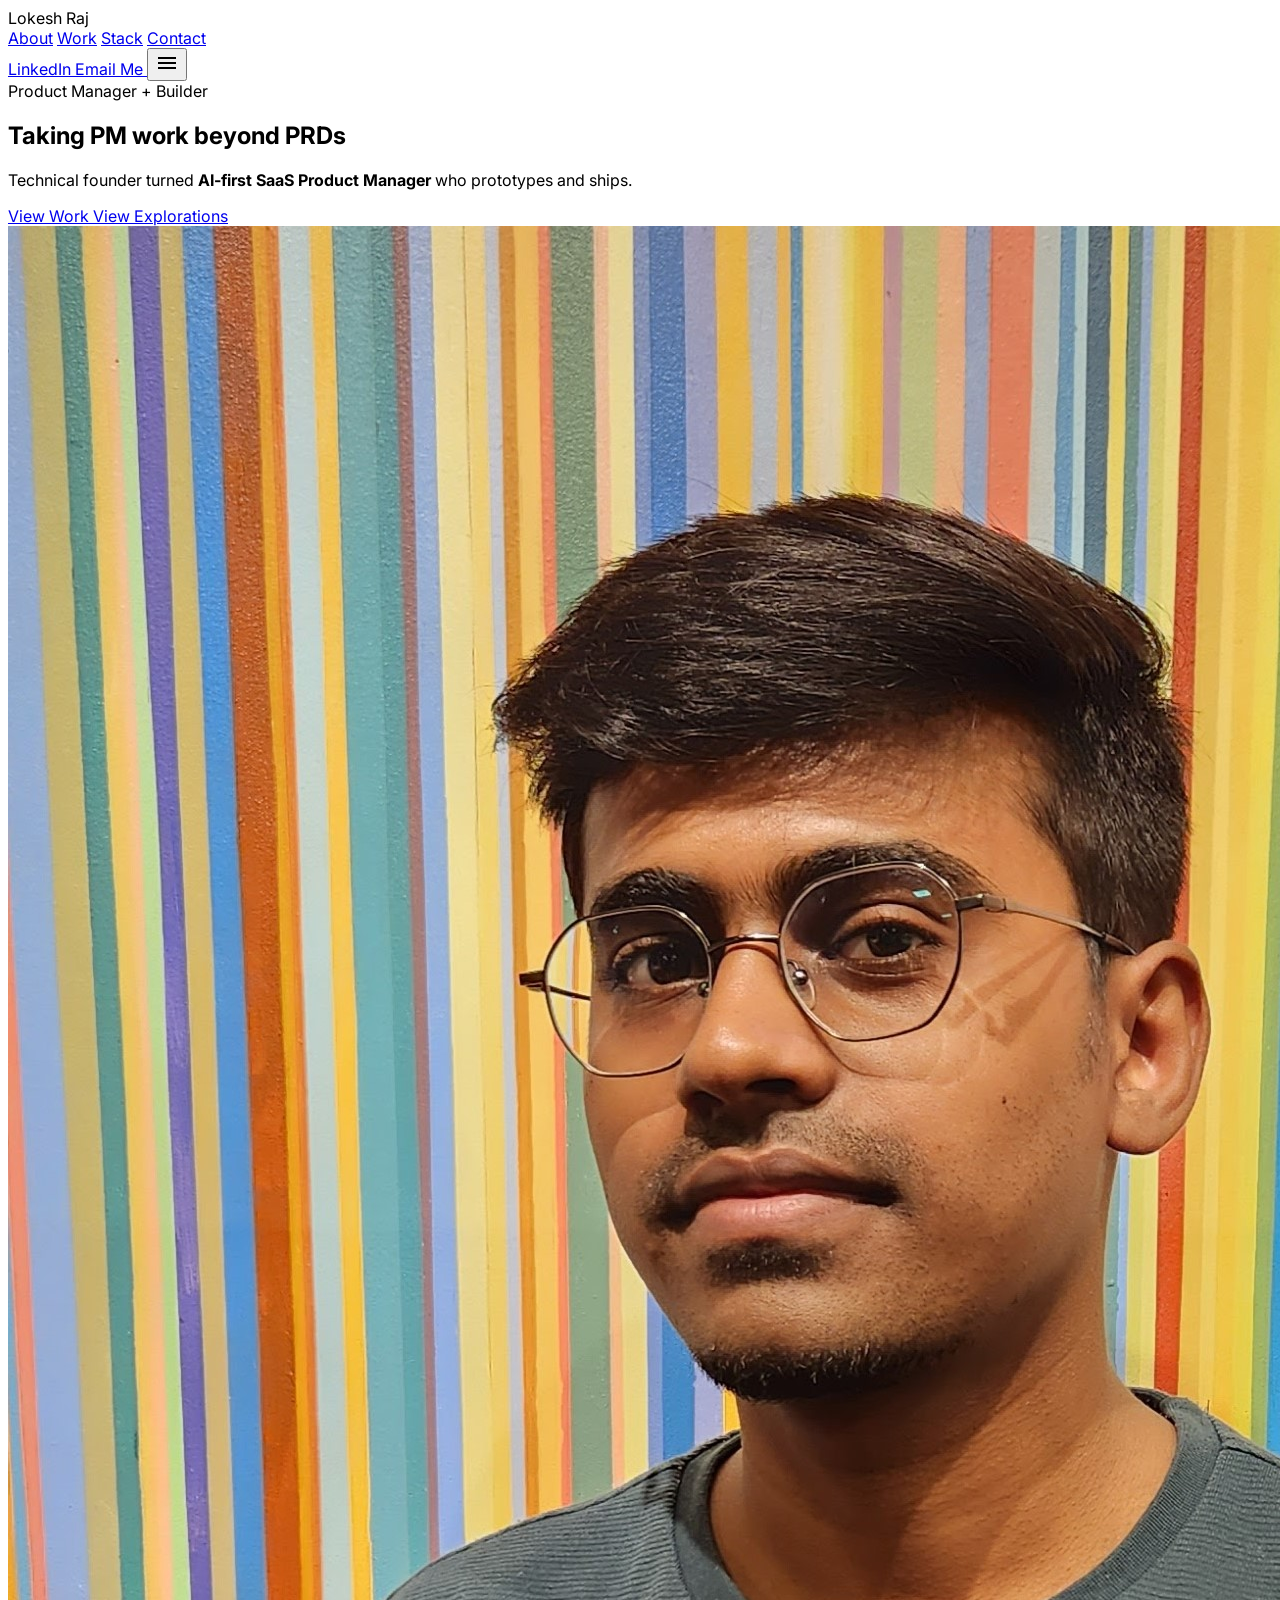
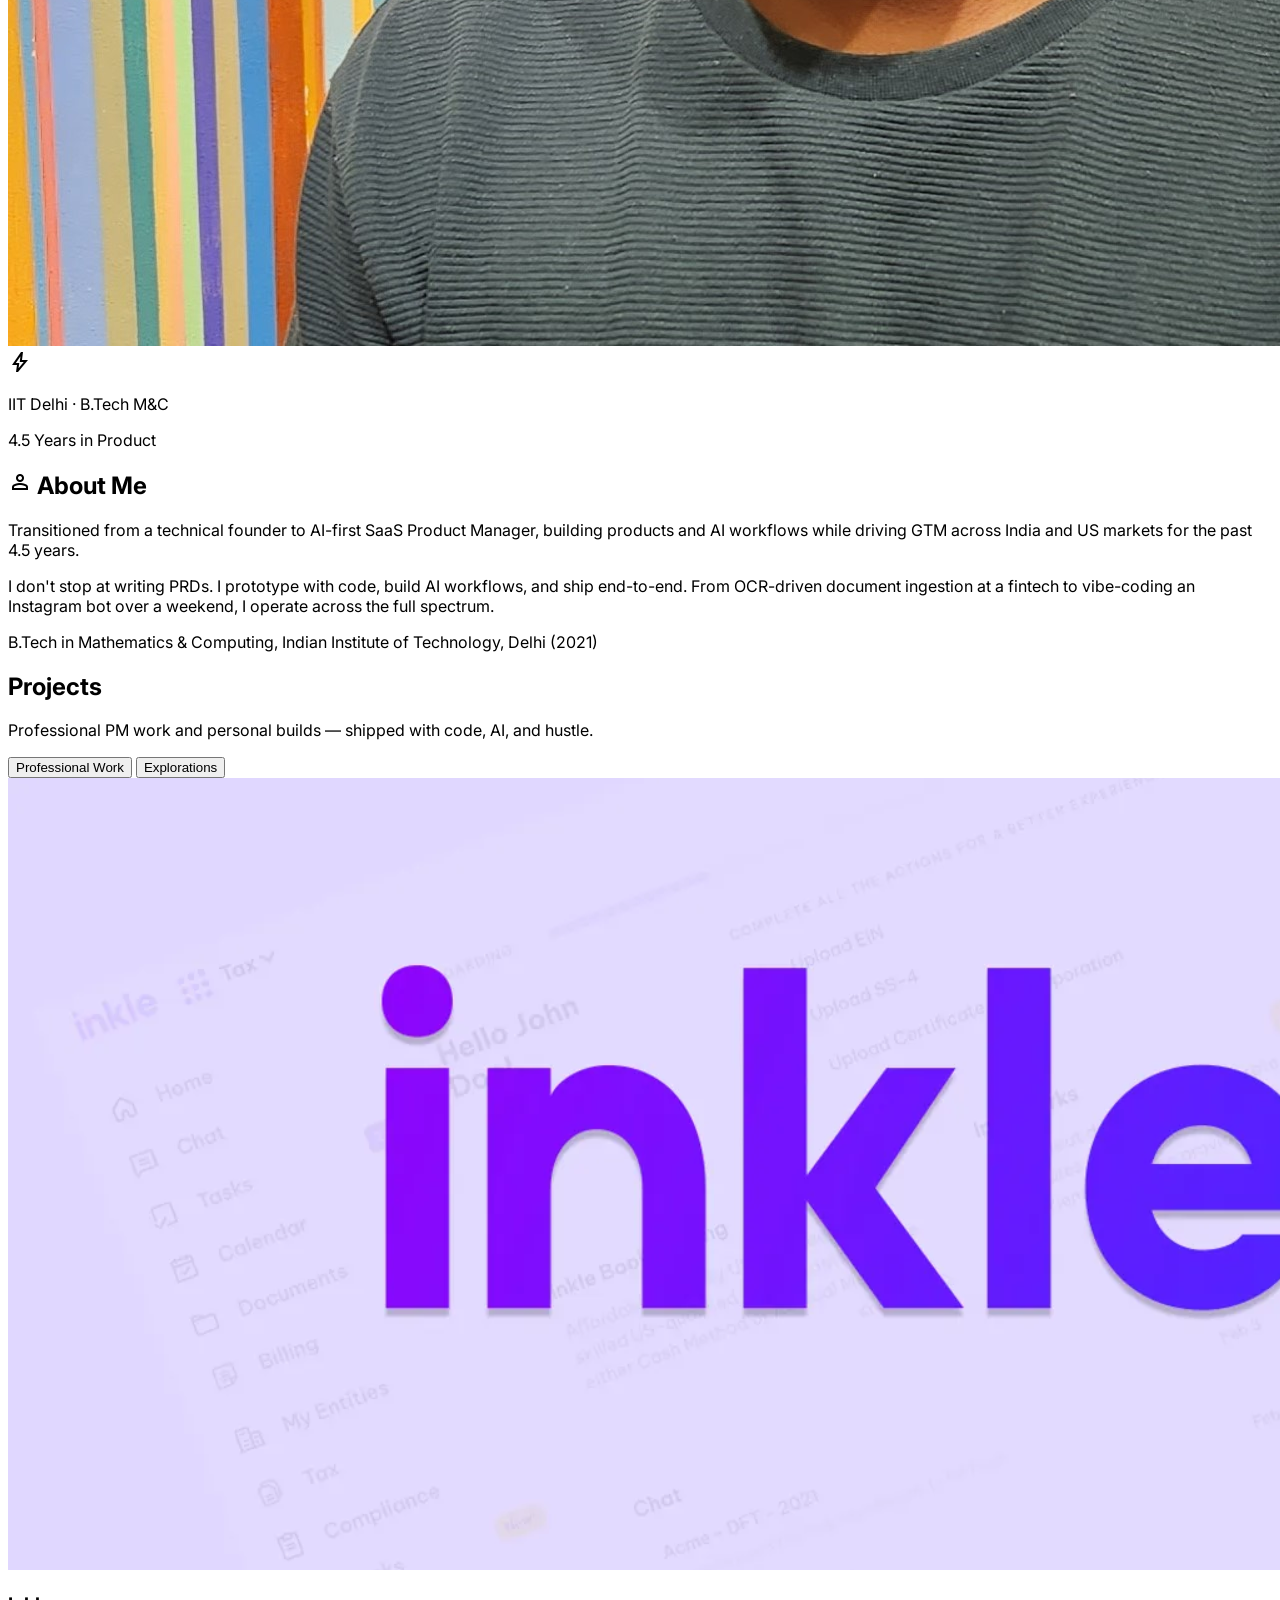
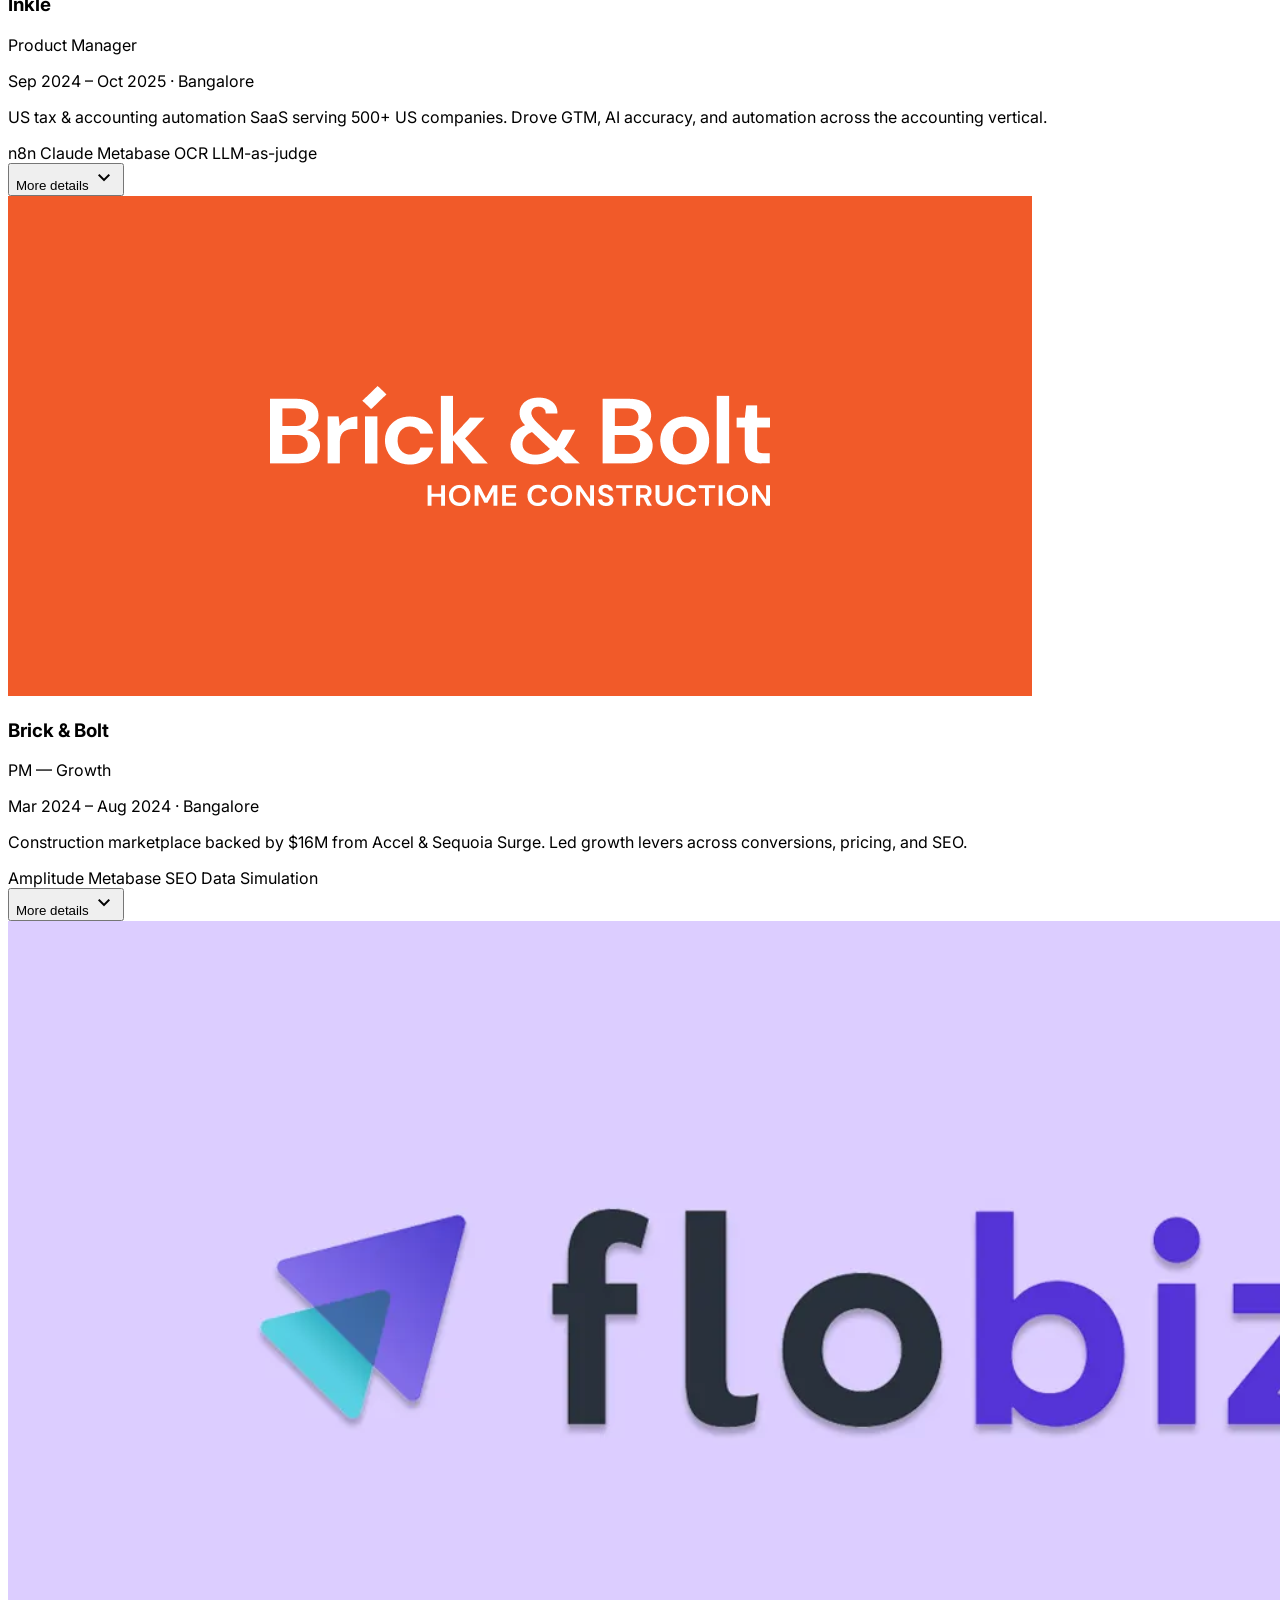
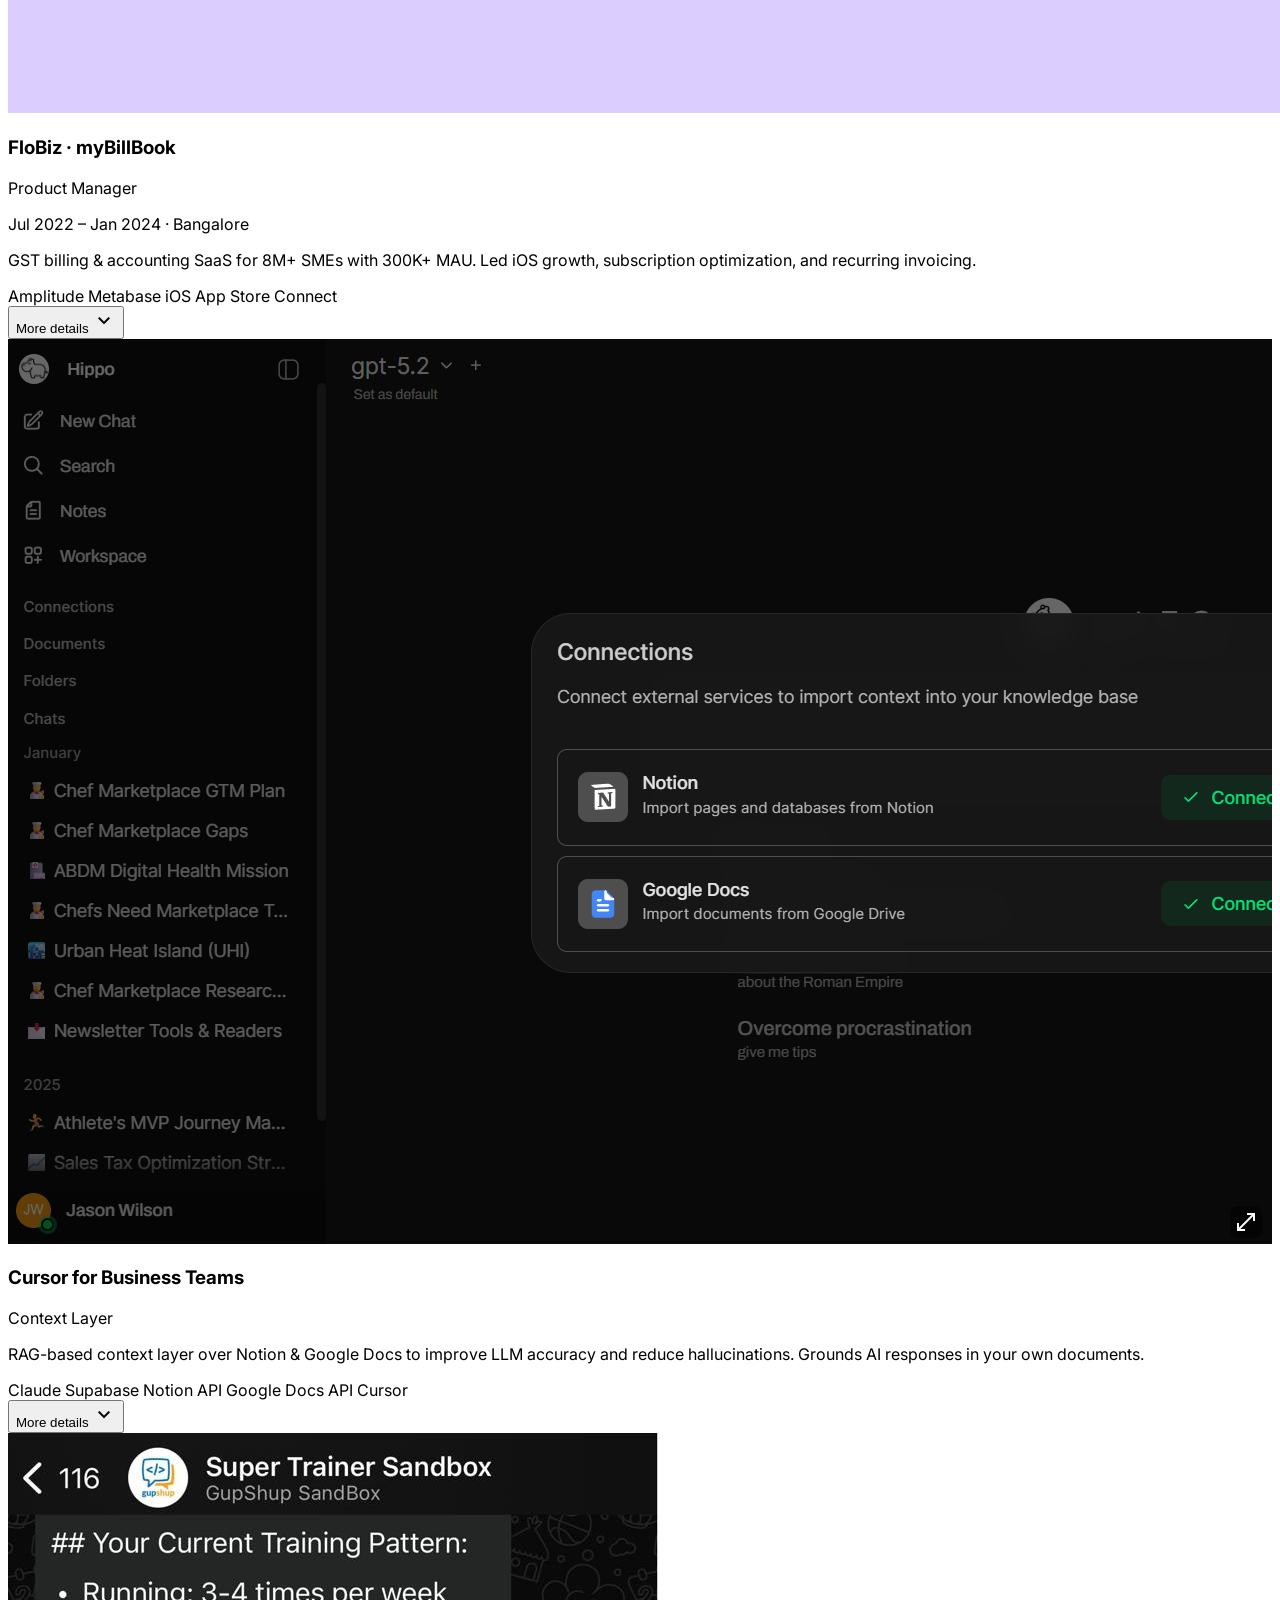
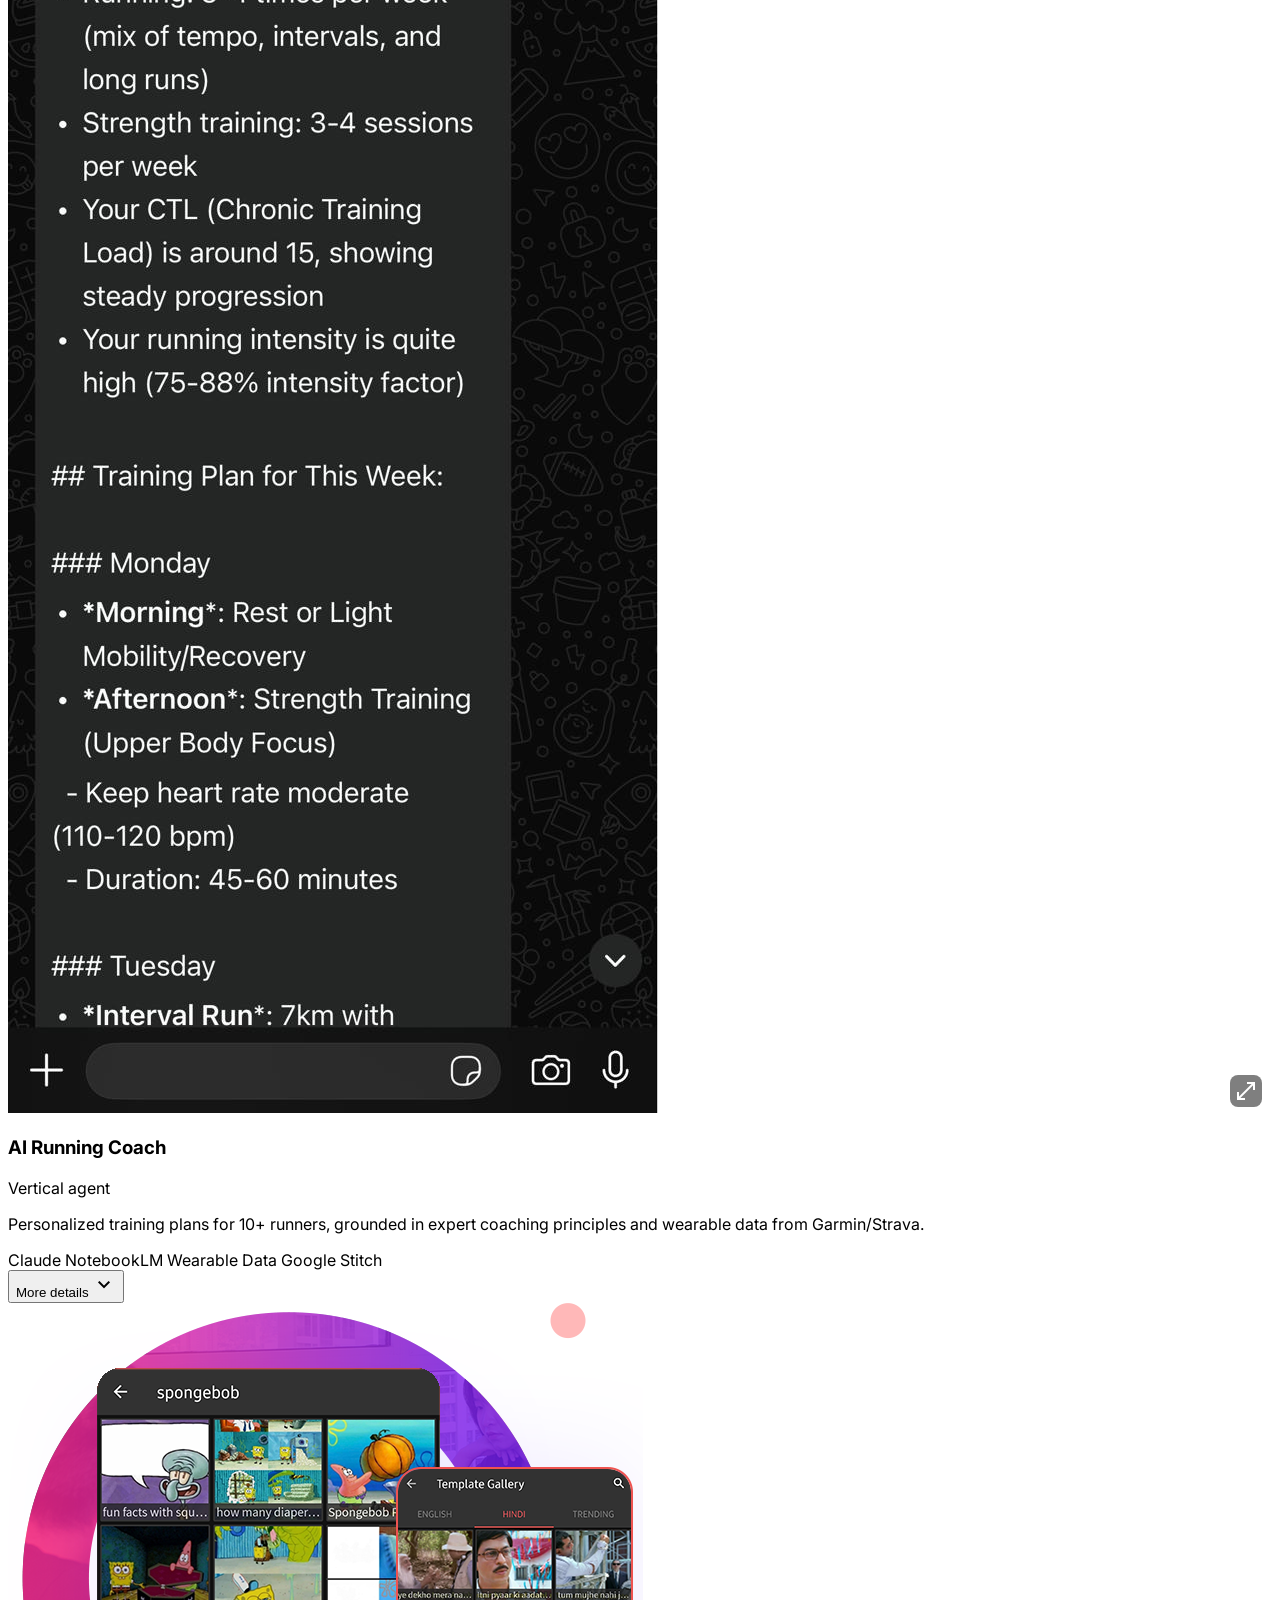
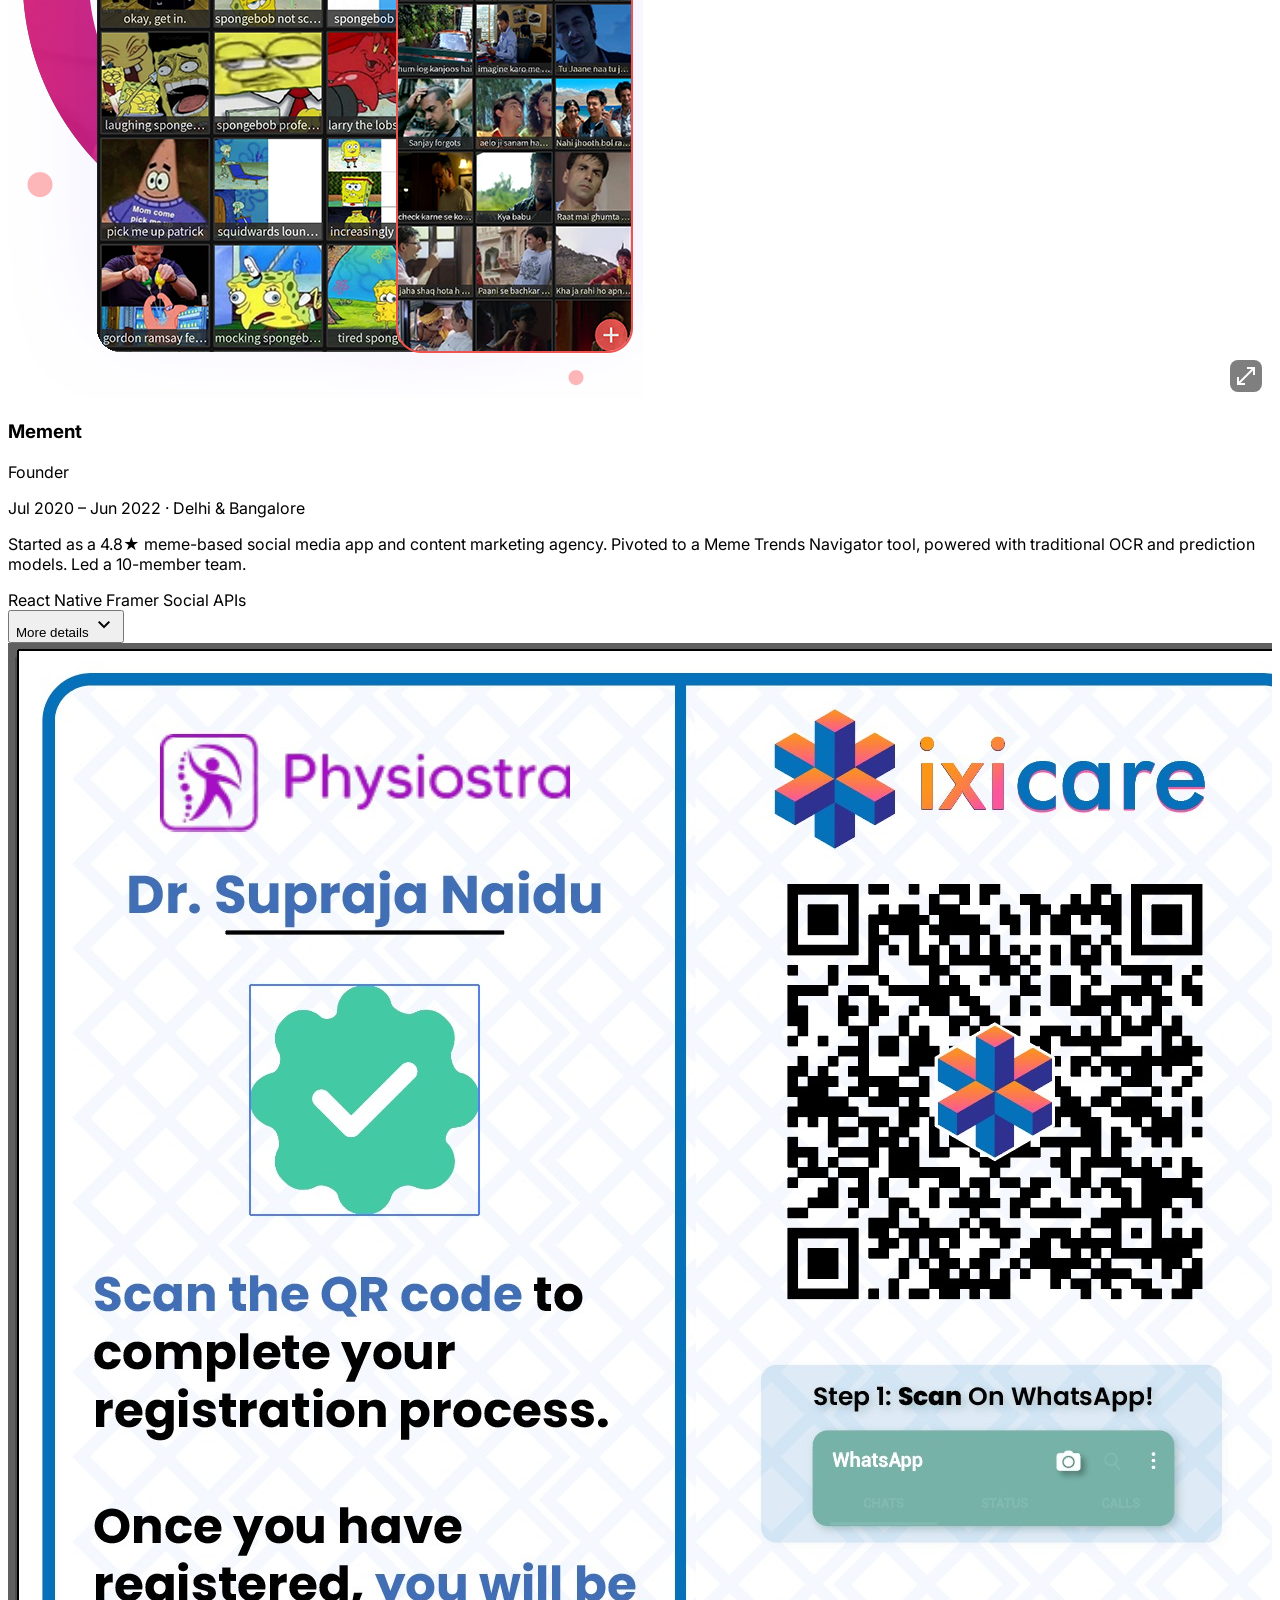
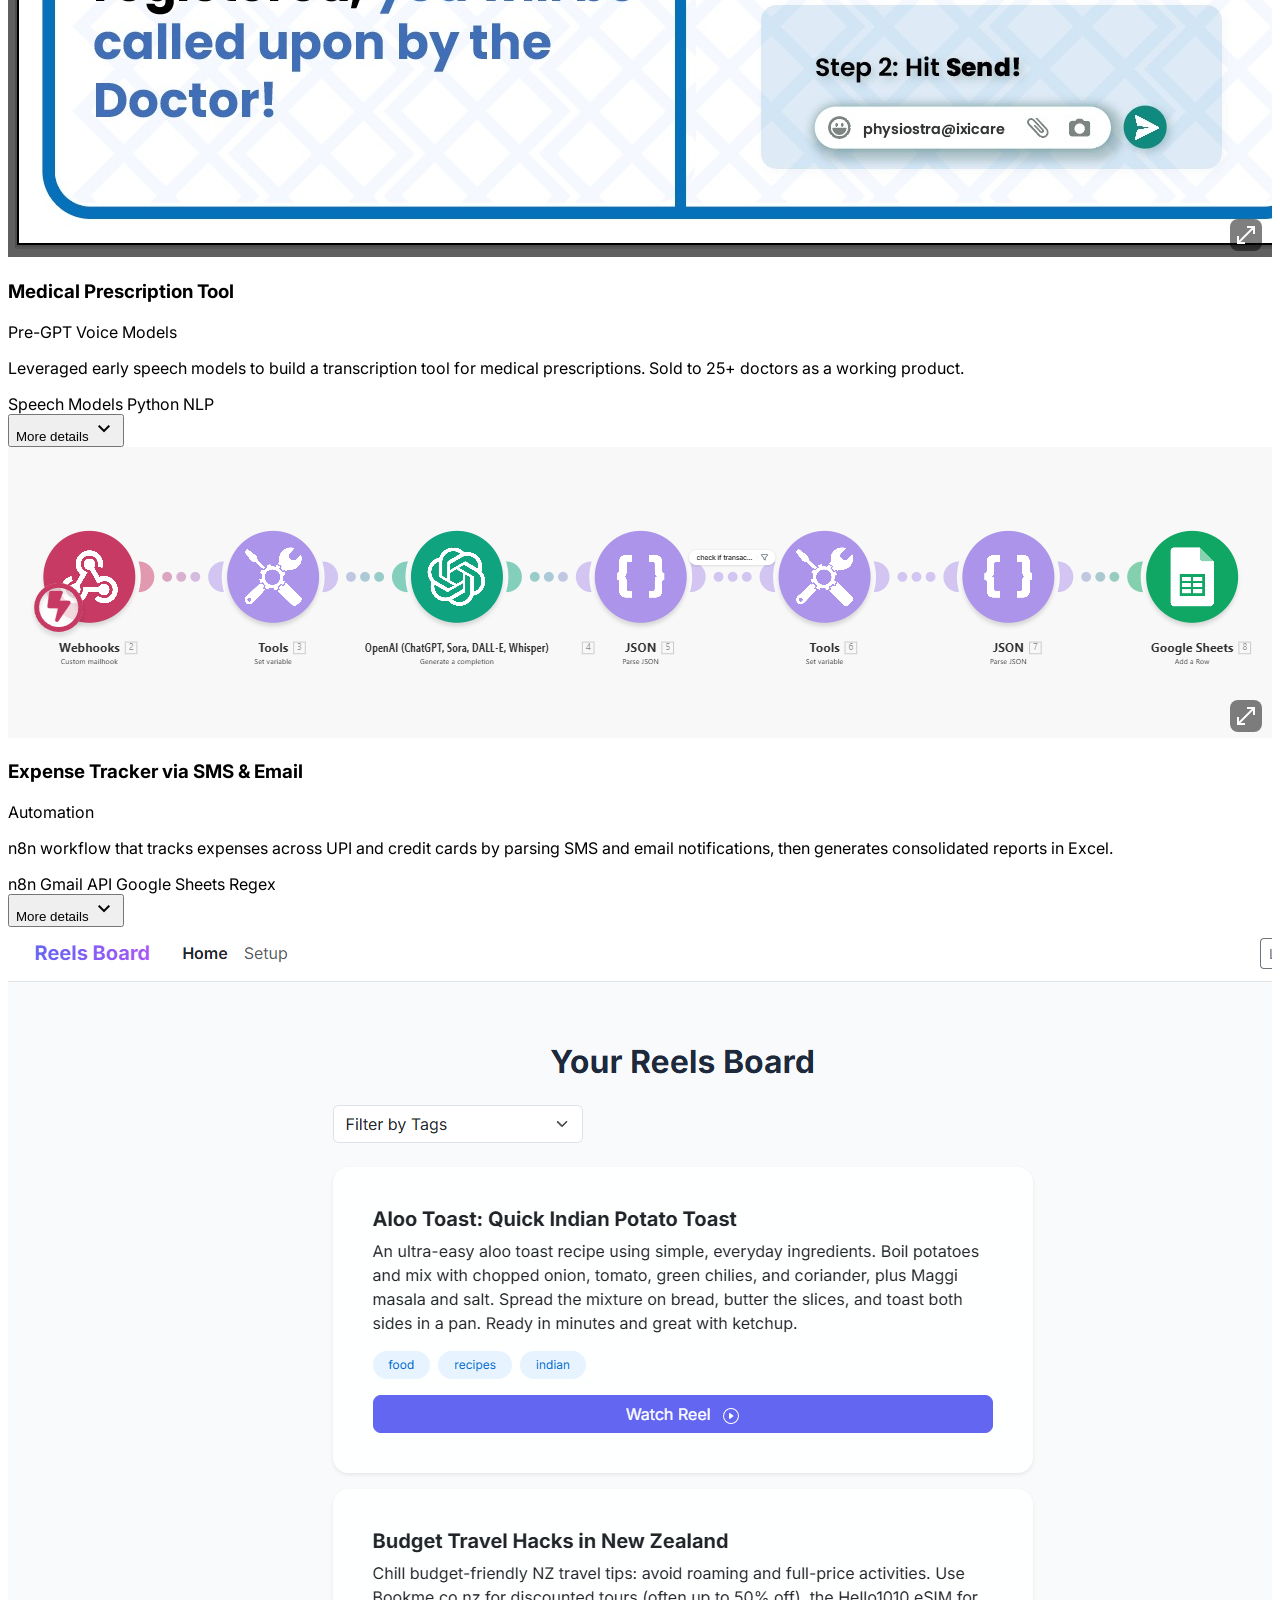
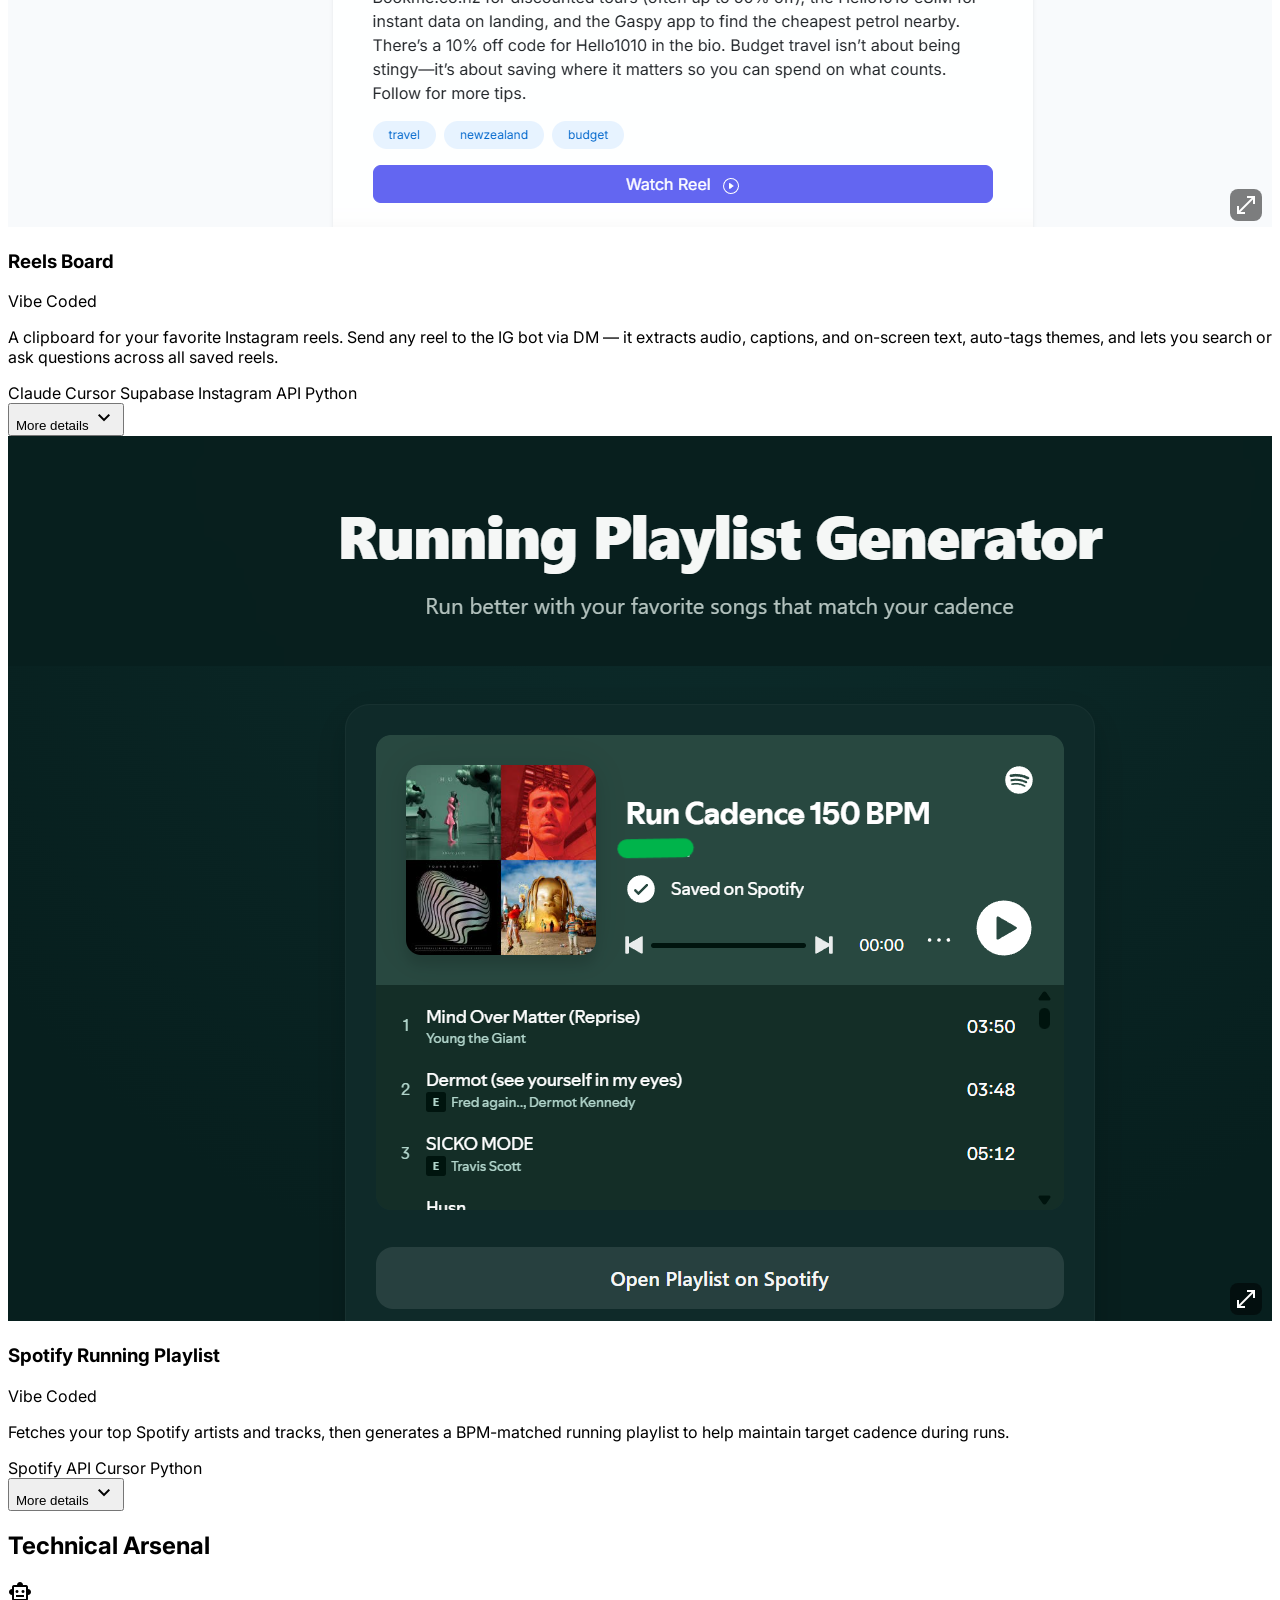
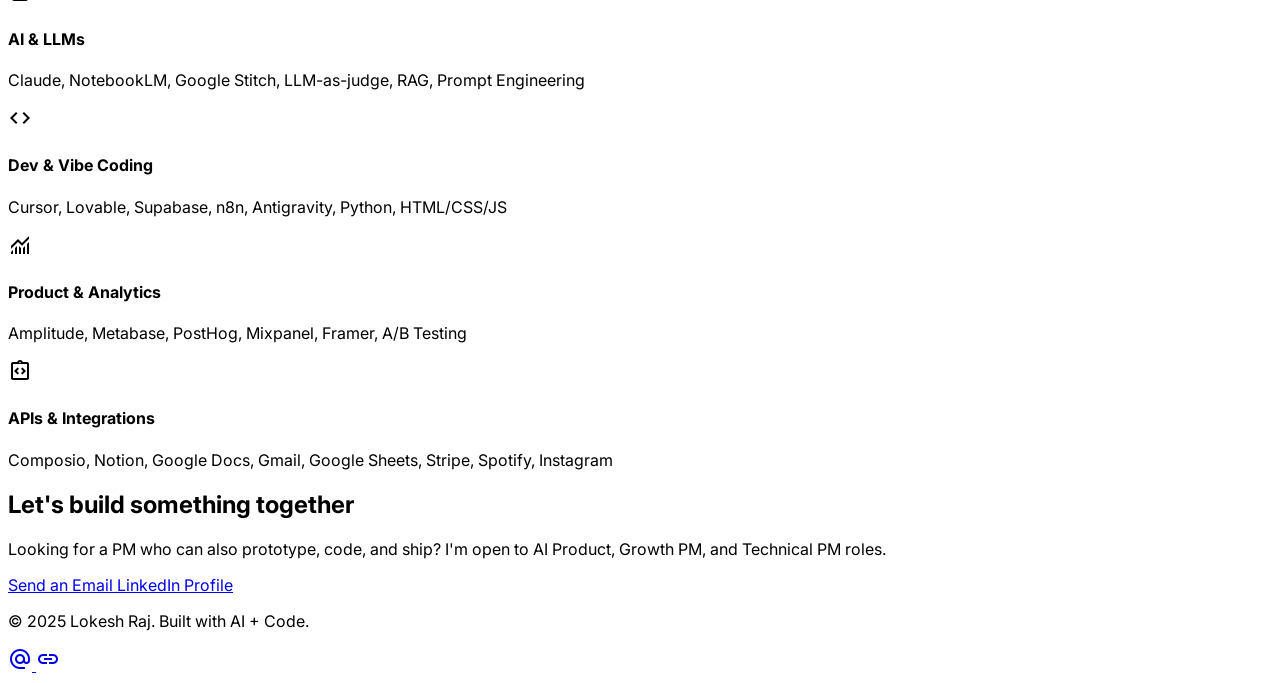
==== index.html @ 72e697e5 "first commit" ====
<!DOCTYPE html>
<html lang="en">

<head>
    <meta charset="utf-8" />
    <meta content="width=device-width, initial-scale=1.0" name="viewport" />
    <title>Lokesh Raj | Product Manager + Builder</title>
    <meta name="description"
        content="Portfolio of Lokesh Raj — AI-first Product Manager who codes. Building SaaS products and AI workflows across fintech, billing, and growth." />
    <script src="https://cdn.tailwindcss.com?plugins=forms,container-queries"></script>
    <link href="https://fonts.googleapis.com/css2?family=Inter:wght@300;400;500;600;700;800;900&display=swap"
        rel="stylesheet" />
    <link href="https://fonts.googleapis.com/css2?family=Material+Symbols+Outlined:wght,FILL@100..700,0..1&display=swap"
        rel="stylesheet" />
    <script>
        tailwind.config = {
            theme: {
                extend: {
                    colors: {
                        "primary": "#2d8a8a",
                        "primary-light": "#e6f4f4",
                    },
                    fontFamily: {
                        "display": ["Inter", "sans-serif"]
                    },
                },
            },
        }
    </script>
    <style>
        body {
            font-family: 'Inter', sans-serif;
        }

        .glass-nav {
            backdrop-filter: blur(12px);
            background-color: rgba(255, 255, 255, 0.85);
        }

        .card-expand-content {
            max-height: 0;
            overflow: hidden;
            transition: max-height 0.4s ease, opacity 0.3s ease;
            opacity: 0;
        }

        .card-expand-content.open {
            max-height: 600px;
            opacity: 1;
        }

        .expand-icon {
            transition: transform 0.3s ease;
        }

        .expand-icon.rotated {
            transform: rotate(180deg);
        }

        .filter-chip {
            transition: all 0.2s ease;
            cursor: pointer;
            user-select: none;
        }

        .filter-chip:hover {
            border-color: #2d8a8a;
            color: #2d8a8a;
        }

        .filter-chip.active {
            background: #2d8a8a;
            color: white;
            border-color: #2d8a8a;
        }

        .filter-chip.active:hover {
            background: #247272;
            color: white;
        }

        .filter-chip .chip-close {
            display: none;
            margin-left: 4px;
            font-size: 14px;
            line-height: 1;
        }

        .filter-chip.active .chip-close {
            display: inline-flex;
        }

        .project-card {
            transition: opacity 0.3s ease, transform 0.3s ease;
        }

        .project-card.hidden-card {
            display: none;
        }

        /* Exploration image preview */
        .explore-img-wrap {
            position: relative;
            cursor: pointer;
            overflow: hidden;

        }

        .explore-img-wrap img {

            transition: transform 0.5s ease;
        }

        .explore-img-wrap:hover img {
            transform: scale(1.05);
        }

        .explore-img-expand {
            position: absolute;
            bottom: 10px;
            right: 10px;
            background: rgba(0, 0, 0, 0.5);
            color: white;
            border-radius: 8px;
            padding: 4px;
            display: flex;
            align-items: center;
            justify-content: center;
            opacity: 1;
            transition: opacity 0.3s ease;
            pointer-events: none;
        }

        /* Image modal */
        .img-modal-overlay {
            position: fixed;
            inset: 0;
            background: rgba(0, 0, 0, 0.85);
            z-index: 100;
            display: flex;
            align-items: center;
            justify-content: center;
            opacity: 0;
            pointer-events: none;
            transition: opacity 0.3s ease;
        }

        .img-modal-overlay.open {
            opacity: 1;
            pointer-events: auto;
        }

        .img-modal-overlay img {
            max-width: 90vw;
            max-height: 90vh;
            border-radius: 12px;
            box-shadow: 0 25px 80px rgba(0, 0, 0, 0.5);
        }

        .img-modal-close {
            position: absolute;
            top: 20px;
            right: 24px;
            color: white;
            background: rgba(255, 255, 255, 0.15);
            border: none;
            border-radius: 50%;
            width: 40px;
            height: 40px;
            display: flex;
            align-items: center;
            justify-content: center;
            cursor: pointer;
            transition: background 0.2s ease;
        }

        .img-modal-close:hover {
            background: rgba(255, 255, 255, 0.3);
        }

        /* Subtle entrance animation */
        @keyframes fadeInUp {
            from {
                opacity: 0;
                transform: translateY(16px);
            }

            to {
                opacity: 1;
                transform: translateY(0);
            }
        }

        .animate-in {
            animation: fadeInUp 0.5s ease forwards;
        }

        .animate-in:nth-child(2) {
            animation-delay: 0.08s;
        }

        .animate-in:nth-child(3) {
            animation-delay: 0.16s;
        }

        .animate-in:nth-child(4) {
            animation-delay: 0.24s;
        }

        .animate-in:nth-child(5) {
            animation-delay: 0.32s;
        }

        .animate-in:nth-child(6) {
            animation-delay: 0.40s;
        }

        .animate-in:nth-child(7) {
            animation-delay: 0.48s;
        }

        /* Mobile menu */
        .mobile-menu {
            max-height: 0;
            overflow: hidden;
            transition: max-height 0.3s ease;
        }

        .mobile-menu.open {
            max-height: 200px;
        }
    </style>
</head>

<body class="bg-white text-slate-900 font-display">

    <!-- Sticky Navbar -->
    <header class="sticky top-0 z-50 glass-nav border-b border-slate-200/60">
        <div class="max-w-5xl mx-auto px-6 h-16 flex items-center justify-between">
            <div class="flex items-center gap-2">
                <span class="font-bold text-lg tracking-tight text-slate-900">Lokesh Raj</span>
            </div>
            <nav class="hidden md:flex items-center gap-8">
                <a class="text-sm font-medium text-slate-600 hover:text-primary transition-colors"
                    href="#about">About</a>
                <a class="text-sm font-medium text-slate-600 hover:text-primary transition-colors" href="#work">Work</a>
                <a class="text-sm font-medium text-slate-600 hover:text-primary transition-colors"
                    href="#stack">Stack</a>
                <a class="text-sm font-medium text-slate-600 hover:text-primary transition-colors"
                    href="#contact">Contact</a>
            </nav>
            <div class="flex items-center gap-3">
                <a class="hidden sm:flex h-9 px-4 items-center justify-center rounded-lg bg-slate-100 text-slate-900 text-sm font-bold hover:bg-slate-200 transition-colors"
                    href="https://www.linkedin.com/in/rajlokesh/" target="_blank">
                    LinkedIn
                </a>
                <a class="flex h-9 px-4 items-center justify-center rounded-lg bg-primary text-white text-sm font-bold hover:bg-teal-700 transition-colors"
                    href="mailto:lokeshraj0506@gmail.com">
                    Email Me
                </a>
                <!-- Mobile hamburger -->
                <button class="md:hidden flex items-center text-slate-600" id="mobile-toggle">
                    <span class="material-symbols-outlined">menu</span>
                </button>
            </div>
        </div>
        <!-- Mobile Menu -->
        <div class="mobile-menu md:hidden border-t border-slate-100" id="mobile-menu">
            <div class="max-w-5xl mx-auto px-6 py-3 flex flex-col gap-2">
                <a class="text-sm font-medium text-slate-600 py-2" href="#work">Work</a>
                <a class="text-sm font-medium text-slate-600 py-2" href="#about">About</a>
                <a class="text-sm font-medium text-slate-600 py-2" href="#stack">Stack</a>
                <a class="text-sm font-medium text-slate-600 py-2" href="#contact">Contact</a>
            </div>
        </div>
    </header>

    <main class="max-w-5xl mx-auto px-6 py-12 md:py-24">

        <!-- Hero Section -->
        <section class="grid grid-cols-1 lg:grid-cols-12 gap-12 items-center mb-24">
            <div class="lg:col-span-7 flex flex-col gap-6">
                <div
                    class="inline-flex items-center gap-2 px-3 py-1 rounded-full bg-teal-50 text-primary text-xs font-bold w-fit uppercase tracking-wider">
                    Product Manager + Builder
                </div>
                <h1 class="text-4xl md:text-6xl font-black leading-tight tracking-tight text-slate-900">
                    Taking PM work <span class="text-primary">beyond PRDs</span>
                </h1>
                <p class="text-lg md:text-xl text-slate-600 leading-relaxed max-w-2xl">
                    Technical founder turned <b>AI-first SaaS Product Manager</b> who prototypes and ships.
                </p>
                <div class="flex flex-wrap gap-4 pt-4">
                    <a class="flex h-12 px-6 items-center justify-center rounded-xl bg-primary text-white font-bold transition-transform active:scale-95 hover:bg-teal-700"
                        href="#work">
                        View Work
                    </a>
                    <a class="flex h-12 px-6 items-center justify-center rounded-xl bg-slate-100 text-slate-900 font-bold hover:bg-slate-200 transition-transform active:scale-95"
                        href="#explorations-anchor">
                        View Explorations
                    </a>
                </div>
            </div>
            <div class="lg:col-span-5 relative">
                <div class="aspect-square rounded-3xl overflow-hidden shadow-2xl border border-slate-200">
                    <img src="hero_img.jpg" alt="Lokesh Raj" class="w-full h-full object-cover" />
                </div>
                <div
                    class="absolute -bottom-6 -left-6 bg-white p-4 rounded-2xl shadow-xl border border-slate-100 flex items-center gap-4 max-w-[260px]">
                    <div class="size-10 rounded-full bg-teal-100 text-teal-700 flex items-center justify-center">
                        <span class="material-symbols-outlined">bolt</span>
                    </div>
                    <div>
                        <p class="text-xs text-slate-500 font-medium">IIT Delhi · B.Tech M&C</p>
                        <p class="text-sm font-bold text-slate-900">4.5 Years in Product</p>
                    </div>
                </div>
            </div>
        </section>

        <!-- About Section -->
        <section class="mb-24 py-16 px-8 rounded-3xl bg-slate-50 border border-slate-200/60" id="about">
            <div class="max-w-3xl">
                <h2 class="text-2xl font-bold text-slate-900 mb-6 flex items-center gap-2">
                    <span class="material-symbols-outlined text-primary">person</span>
                    About Me
                </h2>
                <div class="text-lg text-slate-600 leading-relaxed space-y-4">
                    <p>
                        Transitioned from a technical founder to AI-first SaaS Product Manager, building products and
                        AI workflows while driving GTM across India and US markets for the past 4.5 years.
                    </p>
                    <p>
                        I don't stop at writing PRDs. I prototype with code, build AI workflows, and ship end-to-end.
                        From OCR-driven document ingestion at a fintech to vibe-coding an Instagram bot over a weekend,
                        I operate across the full spectrum.
                    </p>
                    <p class="text-base text-slate-500 italic">
                        B.Tech in Mathematics & Computing, Indian Institute of Technology, Delhi (2021)
                    </p>
                </div>
            </div>
        </section>

        <!-- Projects Section -->
        <section class="mb-24" id="work">
            <div class="flex flex-col gap-6 mb-12">
                <div>
                    <h2 class="text-3xl font-bold text-slate-900 mb-2 tracking-tight">Projects</h2>
                    <p class="text-slate-500">Professional PM work and personal builds — shipped with code, AI, and
                        hustle.</p>
                </div>
                <div class="flex flex-wrap gap-3">
                    <button
                        class="filter-chip inline-flex items-center gap-1 px-4 py-2 rounded-full border border-slate-300 text-sm font-semibold text-slate-600"
                        data-filter="professional">
                        <span class="chip-label">Professional Work</span>
                        <span class="material-symbols-outlined chip-close">close</span>
                    </button>
                    <button
                        class="filter-chip inline-flex items-center gap-1 px-4 py-2 rounded-full border border-slate-300 text-sm font-semibold text-slate-600"
                        data-filter="exploration">
                        <span class="chip-label">Explorations</span>
                        <span class="material-symbols-outlined chip-close">close</span>
                    </button>
                </div>
            </div>

            <!-- ============ ALL PROJECTS GRID ============ -->
            <div class="grid grid-cols-1 md:grid-cols-2 gap-8" id="projects-grid">

                <!-- Inkle -->

                <div class="project-card group flex flex-col bg-white border border-slate-200 rounded-2xl overflow-hidden hover:shadow-xl hover:border-primary/20 transition-all"
                    data-category="professional">
                    <div class="aspect-video overflow-hidden">
                        <img src="inkle.png" alt="Inkle"
                            class="w-full h-full object-cover group-hover:scale-105 transition-transform duration-500" />
                    </div>
                    <div class="p-8 flex flex-col flex-1">
                        <div class="flex justify-between items-start mb-3">
                            <h3 class="text-xl font-bold text-slate-900">Inkle</h3>
                            <span
                                class="px-2 py-1 bg-teal-50 text-teal-700 text-[10px] font-bold uppercase rounded tracking-wider">Product
                                Manager</span>
                        </div>
                        <p class="text-xs text-slate-400 mb-3">Sep 2024 – Oct 2025 · Bangalore</p>
                        <p class="text-slate-600 text-sm mb-4 leading-relaxed">
                            US tax & accounting automation SaaS serving 500+ US companies. Drove GTM, AI accuracy, and
                            automation across the accounting vertical.
                        </p>
                        <div class="flex flex-wrap gap-2 mb-4">
                            <span
                                class="px-2 py-1 bg-slate-50 border border-slate-200 text-[10px] font-medium text-slate-600 rounded">n8n</span>
                            <span
                                class="px-2 py-1 bg-slate-50 border border-slate-200 text-[10px] font-medium text-slate-600 rounded">Claude</span>
                            <span
                                class="px-2 py-1 bg-slate-50 border border-slate-200 text-[10px] font-medium text-slate-600 rounded">Metabase</span>
                            <span
                                class="px-2 py-1 bg-slate-50 border border-slate-200 text-[10px] font-medium text-slate-600 rounded">OCR</span>
                            <span
                                class="px-2 py-1 bg-slate-50 border border-slate-200 text-[10px] font-medium text-slate-600 rounded">LLM-as-judge</span>
                        </div>
                        <button
                            class="expand-toggle mt-auto pt-4 border-t border-slate-100 flex items-center justify-between w-full text-left cursor-pointer">
                            <span class="text-xs font-bold text-primary">More details</span>
                            <span class="material-symbols-outlined text-sm text-primary expand-icon">expand_more</span>
                        </button>
                        <div class="card-expand-content">
                            <ul class="mt-4 space-y-3 text-xs text-slate-700 leading-relaxed">
                                <li class="flex gap-2"><span class="text-primary mt-0.5">→</span> <span>Drove GTM
                                        strategy and product roadmap, growing <b>clients 2.5x</b> and <strong>revenue 2x
                                            to $500K+</strong> from accounting vertical</span></li>
                                <li class="flex gap-2"><span class="text-primary mt-0.5">→</span> <span>Led 0→1 product
                                        initiative for US sales tax compliance — acquired <strong>20+ clients</strong>
                                        &amp; <strong>$50K+ annual revenue</strong> within 6 months</span></li>
                                <li class="flex gap-2"><span class="text-primary mt-0.5">→</span> <span>Improved
                                        <strong>AI categorization &amp; reconciliation accuracy to 90%</strong> by
                                        validating against custom golden datasets</span></li>
                                <li class="flex gap-2"><span class="text-primary mt-0.5">→</span> <span>Reduced
                                        <strong>manual follow-ups by 70%</strong> by deploying OCR-driven document
                                        ingestion, evaluated via <strong>LLM-as-judge</strong></span></li>
                                <li class="flex gap-2"><span class="text-primary mt-0.5">→</span> <span>Built
                                        <strong>n8n growth automations</strong> to track recently funded companies &amp;
                                        personalize outreach to anonymous site visitors</span></li>
                            </ul>
                        </div>
                    </div>
                </div>

                <!-- Brick & Bolt -->
                <div class="project-card group flex flex-col bg-white border border-slate-200 rounded-2xl overflow-hidden hover:shadow-xl hover:border-primary/20 transition-all"
                    data-category="professional">
                    <div class="aspect-video overflow-hidden">
                        <img src="brick_and_bolt.png" alt="Brick & Bolt"
                            class="w-full h-full object-cover group-hover:scale-105 transition-transform duration-500" />
                    </div>
                    <div class="p-8 flex flex-col flex-1">
                        <div class="flex justify-between items-start mb-3">
                            <h3 class="text-xl font-bold text-slate-900">Brick & Bolt</h3>
                            <span
                                class="px-2 py-1 bg-teal-50 text-teal-700 text-[10px] font-bold uppercase rounded tracking-wider">PM
                                — Growth</span>
                        </div>
                        <p class="text-xs text-slate-400 mb-3">Mar 2024 – Aug 2024 · Bangalore</p>
                        <p class="text-slate-600 text-sm mb-4 leading-relaxed">
                            Construction marketplace backed by $16M from Accel & Sequoia Surge. Led growth levers across
                            conversions, pricing, and SEO.
                        </p>
                        <div class="flex flex-wrap gap-2 mb-4">
                            <span
                                class="px-2 py-1 bg-slate-50 border border-slate-200 text-[10px] font-medium text-slate-600 rounded">Amplitude</span>
                            <span
                                class="px-2 py-1 bg-slate-50 border border-slate-200 text-[10px] font-medium text-slate-600 rounded">Metabase</span>
                            <span
                                class="px-2 py-1 bg-slate-50 border border-slate-200 text-[10px] font-medium text-slate-600 rounded">SEO</span>
                            <span
                                class="px-2 py-1 bg-slate-50 border border-slate-200 text-[10px] font-medium text-slate-600 rounded">Data
                                Simulation</span>
                        </div>
                        <button
                            class="expand-toggle mt-auto pt-4 border-t border-slate-100 flex items-center justify-between w-full text-left cursor-pointer">
                            <span class="text-xs font-bold text-primary">More details</span>
                            <span class="material-symbols-outlined text-sm text-primary expand-icon">expand_more</span>
                        </button>
                        <div class="card-expand-content">
                            <ul class="mt-4 space-y-3 text-xs text-slate-700 leading-relaxed">
                                <li class="flex gap-2"><span class="text-primary mt-0.5">→</span> <span>Achieved
                                        <strong>14% MoM increase in conversions</strong>, adding <strong>$1.1M in
                                            GMV</strong>, by identifying and executing high-impact levers</span></li>
                                <li class="flex gap-2"><span class="text-primary mt-0.5">→</span> <span>Spearheaded a
                                        <strong>pricing model revamp</strong> that increased <strong>margins by
                                            32.8%</strong>, aligning five CXO stakeholders &amp; their teams</span></li>
                                <li class="flex gap-2"><span class="text-primary mt-0.5">→</span> <span>Reduced sales
                                        meeting cancellations by <strong>11%</strong> through a lead prioritization
                                        framework based on <strong>historical data simulation</strong></span></li>
                                <li class="flex gap-2"><span class="text-primary mt-0.5">→</span> <span>Boosted monthly
                                        website impressions by <strong>35%</strong> &amp; CTR by <strong>5%</strong> by
                                        releasing <strong>4000+ keyword-optimised webpages</strong> &amp; blogs</span>
                                </li>
                            </ul>
                        </div>
                    </div>
                </div>

                <!-- FloBiz | myBillBook -->
                <div class="project-card group flex flex-col bg-white border border-slate-200 rounded-2xl overflow-hidden hover:shadow-xl hover:border-primary/20 transition-all"
                    data-category="professional">
                    <div class="aspect-video overflow-hidden">
                        <img src="flobiz.png" alt="FloBiz myBillBook"
                            class="w-full h-full object-cover group-hover:scale-105 transition-transform duration-500" />
                    </div>
                    <div class="p-8 flex flex-col flex-1">
                        <div class="flex justify-between items-start mb-3">
                            <h3 class="text-xl font-bold text-slate-900">FloBiz · myBillBook</h3>
                            <span
                                class="px-2 py-1 bg-teal-50 text-teal-700 text-[10px] font-bold uppercase rounded tracking-wider">Product
                                Manager</span>
                        </div>
                        <p class="text-xs text-slate-400 mb-3">Jul 2022 – Jan 2024 · Bangalore</p>
                        <p class="text-slate-600 text-sm mb-4 leading-relaxed">
                            GST billing & accounting SaaS for 8M+ SMEs with 300K+ MAU. Led iOS growth, subscription
                            optimization, and recurring invoicing.
                        </p>
                        <div class="flex flex-wrap gap-2 mb-4">
                            <span
                                class="px-2 py-1 bg-slate-50 border border-slate-200 text-[10px] font-medium text-slate-600 rounded">Amplitude</span>
                            <span
                                class="px-2 py-1 bg-slate-50 border border-slate-200 text-[10px] font-medium text-slate-600 rounded">Metabase</span>
                            <span
                                class="px-2 py-1 bg-slate-50 border border-slate-200 text-[10px] font-medium text-slate-600 rounded">iOS</span>
                            <span
                                class="px-2 py-1 bg-slate-50 border border-slate-200 text-[10px] font-medium text-slate-600 rounded">App
                                Store Connect</span>
                        </div>
                        <button
                            class="expand-toggle mt-auto pt-4 border-t border-slate-100 flex items-center justify-between w-full text-left cursor-pointer">
                            <span class="text-xs font-bold text-primary">More details</span>
                            <span class="material-symbols-outlined text-sm text-primary expand-icon">expand_more</span>
                        </button>
                        <div class="card-expand-content">
                            <ul class="mt-4 space-y-3 text-xs text-slate-700 leading-relaxed">
                                <li class="flex gap-2"><span class="text-primary mt-0.5">→</span> <span>Led iOS growth
                                        roadmap end-to-end — elevated <strong>iOS subscription purchase by 67%</strong>
                                        and boosted <strong>iOS ARPU by 31%</strong></span></li>
                                <li class="flex gap-2"><span class="text-primary mt-0.5">→</span> <span>Organically
                                        improved <strong>App Store rating from 3.7 to 4.5</strong> with <strong>10x
                                            increase in reviews</strong> and <strong>19% increase in iOS
                                            MAU</strong></span></li>
                                <li class="flex gap-2"><span class="text-primary mt-0.5">→</span> <span>Delivered
                                        recurring invoicing with <strong>10K+ monthly automations</strong>, increasing
                                        conversion for service-based SMEs by <strong>18%</strong></span></li>
                                <li class="flex gap-2"><span class="text-primary mt-0.5">→</span> <span>Awarded
                                        <strong>two promotions in 18 months</strong> and quarterly awards for
                                        exceptional performance in Q4 2022 &amp; Q2 2023</span></li>
                            </ul>
                        </div>
                    </div>
                </div>


                <!-- 1. Cursor for Business Teams -->
                <div class="project-card group flex flex-col bg-slate-50 border border-slate-200 rounded-2xl overflow-hidden hover:bg-white hover:shadow-xl transition-all"
                    data-category="exploration">
                    <div class="explore-img-wrap aspect-video" onclick="openImgModal(this)">
                        <img src="hippo.png" alt="Cursor for Business Teams" class="w-full h-full object-cover" />
                        <span class="explore-img-expand"><span
                                class="material-symbols-outlined text-lg">open_in_full</span></span>
                    </div>
                    <div class="p-8 flex flex-col h-full">
                        <div class="flex justify-between items-start mb-3">
                            <h3 class="text-xl font-bold text-slate-900">Cursor for Business Teams</h3>
                            <span
                                class="px-2 py-1 bg-blue-50 text-blue-600 text-[10px] font-bold uppercase rounded tracking-wider">Context
                                Layer</span>
                        </div>
                        <p class="text-slate-600 text-sm mb-4 leading-relaxed">
                            RAG-based context layer over Notion & Google Docs to improve LLM accuracy and reduce
                            hallucinations. Grounds AI responses in your own documents.
                        </p>
                        <div class="flex flex-wrap gap-2 mb-4">
                            <span
                                class="px-2 py-1 bg-white border border-slate-200 text-[10px] font-medium text-slate-600 rounded">Claude</span>
                            <span
                                class="px-2 py-1 bg-white border border-slate-200 text-[10px] font-medium text-slate-600 rounded">Supabase</span>
                            <span
                                class="px-2 py-1 bg-white border border-slate-200 text-[10px] font-medium text-slate-600 rounded">Notion
                                API</span>
                            <span
                                class="px-2 py-1 bg-white border border-slate-200 text-[10px] font-medium text-slate-600 rounded">Google
                                Docs API</span>
                            <span
                                class="px-2 py-1 bg-white border border-slate-200 text-[10px] font-medium text-slate-600 rounded">Cursor</span>
                        </div>
                        <button
                            class="expand-toggle mt-auto pt-4 border-t border-slate-100 flex items-center justify-between w-full text-left cursor-pointer">
                            <span class="text-xs font-bold text-primary">More details</span>
                            <span class="material-symbols-outlined text-sm text-primary expand-icon">expand_more</span>
                        </button>
                        <div class="card-expand-content">
                            <ul class="mt-4 space-y-3 text-xs text-slate-700 leading-relaxed">
                                <li class="flex gap-2"><span class="text-primary mt-0.5">→</span> <span>Implemented
                                        <strong>Retrieval-Augmented Generation</strong> pipeline that indexes personal
                                        Notion workspaces &amp; Google Docs</span></li>
                                <li class="flex gap-2"><span class="text-primary mt-0.5">→</span> <span>Grounds LLM
                                        responses in user's own context — significantly <strong>reduces
                                            hallucinations</strong> and improves accuracy for domain-specific
                                        queries</span></li>
                            </ul>
                        </div>
                    </div>
                </div>

                <!-- 2. AI Running Coach -->
                <div class="project-card group flex flex-col bg-slate-50 border border-slate-200 rounded-2xl overflow-hidden hover:bg-white hover:shadow-xl transition-all"
                    data-category="exploration">
                    <div class="explore-img-wrap aspect-video" onclick="openImgModal(this)">
                        <img src="running_coach.jpeg" alt="AI Running Coach" class="w-full h-full object-cover" />
                        <span class="explore-img-expand"><span
                                class="material-symbols-outlined text-lg">open_in_full</span></span>
                    </div>
                    <div class="p-8 flex flex-col h-full">
                        <div class="flex justify-between items-start mb-3">
                            <h3 class="text-xl font-bold text-slate-900">AI Running Coach</h3>
                            <span
                                class="px-2 py-1 bg-green-50 text-green-600 text-[10px] font-bold uppercase rounded tracking-wider">Vertical
                                agent</span>
                        </div>
                        <p class="text-slate-600 text-sm mb-4 leading-relaxed">
                            Personalized training plans for 10+ runners, grounded in expert coaching principles and
                            wearable data from Garmin/Strava.
                        </p>
                        <div class="flex flex-wrap gap-2 mb-4">
                            <span
                                class="px-2 py-1 bg-white border border-slate-200 text-[10px] font-medium text-slate-600 rounded">Claude</span>
                            <span
                                class="px-2 py-1 bg-white border border-slate-200 text-[10px] font-medium text-slate-600 rounded">NotebookLM</span>
                            <span
                                class="px-2 py-1 bg-white border border-slate-200 text-[10px] font-medium text-slate-600 rounded">Wearable
                                Data</span>
                            <span
                                class="px-2 py-1 bg-white border border-slate-200 text-[10px] font-medium text-slate-600 rounded">Google
                                Stitch</span>
                        </div>
                        <button
                            class="expand-toggle mt-auto pt-4 border-t border-slate-100 flex items-center justify-between w-full text-left cursor-pointer">
                            <span class="text-xs font-bold text-primary">More details</span>
                            <span class="material-symbols-outlined text-sm text-primary expand-icon">expand_more</span>
                        </button>
                        <div class="card-expand-content">
                            <ul class="mt-4 space-y-3 text-xs text-slate-700 leading-relaxed">
                                <li class="flex gap-2"><span class="text-primary mt-0.5">→</span> <span>Built a
                                        personalized AI coach that analyzes <strong>wearable data</strong> (heart rate,
                                        pace, cadence) and generates training plans grounded in expert coaching
                                        frameworks</span></li>
                                <li class="flex gap-2"><span class="text-primary mt-0.5">→</span> <span>Served
                                        <strong>10+ runners</strong> with personalized weekly plans and performance
                                        feedback</span></li>
                            </ul>
                        </div>
                    </div>
                </div>

                <!-- 3. Mement -->
                <div class="project-card group flex flex-col bg-slate-50 border border-slate-200 rounded-2xl overflow-hidden hover:bg-white hover:shadow-xl transition-all"
                    data-category="exploration">
                    <div class="explore-img-wrap aspect-video" onclick="openImgModal(this)">
                        <img src="mement.png" alt="Mement" class="w-full h-full object-cover" />
                        <span class="explore-img-expand"><span
                                class="material-symbols-outlined text-lg">open_in_full</span></span>
                    </div>
                    <div class="p-8 flex flex-col h-full">
                        <div class="flex justify-between items-start mb-3">
                            <h3 class="text-xl font-bold text-slate-900">Mement</h3>
                            <span
                                class="px-2 py-1 bg-pink-50 text-pink-600 text-[10px] font-bold uppercase rounded tracking-wider">Founder</span>
                        </div>
                        <p class="text-xs text-slate-400 mb-3">Jul 2020 – Jun 2022 · Delhi & Bangalore</p>
                        <p class="text-slate-600 text-sm mb-4 leading-relaxed">
                            Started as a 4.8★ meme-based social media app and content marketing agency. Pivoted to a
                            Meme Trends Navigator tool, powered with traditional OCR and prediction models. Led a
                            10-member team.
                        </p>
                        <div class="flex flex-wrap gap-2 mb-4">
                            <span
                                class="px-2 py-1 bg-white border border-slate-200 text-[10px] font-medium text-slate-600 rounded">React
                                Native</span>
                            <span
                                class="px-2 py-1 bg-white border border-slate-200 text-[10px] font-medium text-slate-600 rounded">Framer</span>
                            <span
                                class="px-2 py-1 bg-white border border-slate-200 text-[10px] font-medium text-slate-600 rounded">Social
                                APIs</span>
                        </div>
                        <button
                            class="expand-toggle mt-auto pt-4 border-t border-slate-100 flex items-center justify-between w-full text-left cursor-pointer">
                            <span class="text-xs font-bold text-primary">More details</span>
                            <span class="material-symbols-outlined text-sm text-primary expand-icon">expand_more</span>
                        </button>
                        <div class="card-expand-content">
                            <ul class="mt-4 space-y-3 text-xs text-slate-700 leading-relaxed">
                                <li class="flex gap-2"><span class="text-primary mt-0.5">→</span> <span>Led a
                                        <strong>10-member team</strong> to record <strong>$1K+ MRR</strong> by achieving
                                        75K+ impressions for EdTech courses and Marketing</span></li>
                                <li class="flex gap-2"><span class="text-primary mt-0.5">→</span> <span>Conceptualized a
                                        5-week growth campaign, organically onboarding <strong>3K+ users</strong> with
                                        <strong>20K+ user-generated content</strong></span></li>
                                <li class="flex gap-2"><span class="text-primary mt-0.5">→</span> <span>Shortlisted for
                                        mentoring by <strong>Kunal Bahl</strong> at Titan Capital &amp; partnered with
                                        national festivals as <strong>Official Meme Partner</strong></span></li>
                            </ul>
                        </div>
                    </div>
                </div>

                <!-- 4. Medical Prescription Tool -->
                <div class="project-card group flex flex-col bg-slate-50 border border-slate-200 rounded-2xl overflow-hidden hover:bg-white hover:shadow-xl transition-all"
                    data-category="exploration">
                    <div class="explore-img-wrap aspect-video" onclick="openImgModal(this)">
                        <img src="ixicare.jpeg" alt="Medical Prescription Tool" class="w-full h-full object-cover" />
                        <span class="explore-img-expand"><span
                                class="material-symbols-outlined text-lg">open_in_full</span></span>
                    </div>
                    <div class="p-8 flex flex-col h-full">
                        <div class="flex justify-between items-start mb-3">
                            <h3 class="text-xl font-bold text-slate-900">Medical Prescription Tool</h3>
                            <span
                                class="px-2 py-1 bg-purple-50 text-purple-600 text-[10px] font-bold uppercase rounded tracking-wider">Pre-GPT
                                Voice Models</span>
                        </div>
                        <p class="text-slate-600 text-sm mb-4 leading-relaxed">
                            Leveraged early speech models to build a transcription tool for medical prescriptions. Sold
                            to 25+ doctors as a working product.
                        </p>
                        <div class="flex flex-wrap gap-2 mb-4">
                            <span
                                class="px-2 py-1 bg-white border border-slate-200 text-[10px] font-medium text-slate-600 rounded">Speech
                                Models</span>
                            <span
                                class="px-2 py-1 bg-white border border-slate-200 text-[10px] font-medium text-slate-600 rounded">Python</span>
                            <span
                                class="px-2 py-1 bg-white border border-slate-200 text-[10px] font-medium text-slate-600 rounded">NLP</span>
                        </div>
                        <button
                            class="expand-toggle mt-auto pt-4 border-t border-slate-100 flex items-center justify-between w-full text-left cursor-pointer">
                            <span class="text-xs font-bold text-primary">More details</span>
                            <span class="material-symbols-outlined text-sm text-primary expand-icon">expand_more</span>
                        </button>
                        <div class="card-expand-content">
                            <ul class="mt-4 space-y-3 text-xs text-slate-700 leading-relaxed">
                                <li class="flex gap-2"><span class="text-primary mt-0.5">→</span> <span>Built a
                                        <strong>pre-GPT transcription tool</strong> that converted spoken medical
                                        prescriptions into structured digital records</span></li>
                                <li class="flex gap-2"><span class="text-primary mt-0.5">→</span> <span><strong>Sold to
                                            25+ doctors</strong> — early validation of AI-assisted healthcare workflows
                                        before the LLM wave</span></li>
                            </ul>
                        </div>
                    </div>
                </div>

                <!-- 5. Expense Tracker -->
                <div class="project-card group flex flex-col bg-slate-50 border border-slate-200 rounded-2xl overflow-hidden hover:bg-white hover:shadow-xl transition-all"
                    data-category="exploration">
                    <div class="explore-img-wrap aspect-video" onclick="openImgModal(this)">
                        <img src="expense_management.png" alt="Expense Tracker" class="w-full h-full object-cover" />
                        <span class="explore-img-expand"><span
                                class="material-symbols-outlined text-lg">open_in_full</span></span>
                    </div>
                    <div class="p-8 flex flex-col h-full">
                        <div class="flex justify-between items-start mb-3">
                            <h3 class="text-xl font-bold text-slate-900">Expense Tracker via SMS & Email</h3>
                            <span
                                class="px-2 py-1 bg-amber-50 text-amber-600 text-[10px] font-bold uppercase rounded tracking-wider">Automation</span>
                        </div>
                        <p class="text-slate-600 text-sm mb-4 leading-relaxed">
                            n8n workflow that tracks expenses across UPI and credit cards by parsing SMS and email
                            notifications, then generates consolidated reports in Excel.
                        </p>
                        <div class="flex flex-wrap gap-2 mb-4">
                            <span
                                class="px-2 py-1 bg-white border border-slate-200 text-[10px] font-medium text-slate-600 rounded">n8n</span>
                            <span
                                class="px-2 py-1 bg-white border border-slate-200 text-[10px] font-medium text-slate-600 rounded">Gmail
                                API</span>
                            <span
                                class="px-2 py-1 bg-white border border-slate-200 text-[10px] font-medium text-slate-600 rounded">Google
                                Sheets</span>
                            <span
                                class="px-2 py-1 bg-white border border-slate-200 text-[10px] font-medium text-slate-600 rounded">Regex</span>
                        </div>
                        <button
                            class="expand-toggle mt-auto pt-4 border-t border-slate-100 flex items-center justify-between w-full text-left cursor-pointer">
                            <span class="text-xs font-bold text-primary">More details</span>
                            <span class="material-symbols-outlined text-sm text-primary expand-icon">expand_more</span>
                        </button>
                        <div class="card-expand-content">
                            <ul class="mt-4 space-y-3 text-xs text-slate-700 leading-relaxed">
                                <li class="flex gap-2"><span class="text-primary mt-0.5">→</span> <span>Automated
                                        expense tracking by <strong>parsing UPI and credit card transaction SMS +
                                            emails</strong> using n8n workflows</span></li>
                                <li class="flex gap-2"><span class="text-primary mt-0.5">→</span> <span>Auto-categorizes
                                        and generates <strong>consolidated Excel reports</strong> — eliminates manual
                                        expense logging</span></li>
                            </ul>
                        </div>
                    </div>
                </div>

                <!-- 6. Reels Board -->
                <div class="project-card group flex flex-col bg-slate-50 border border-slate-200 rounded-2xl overflow-hidden hover:bg-white hover:shadow-xl transition-all"
                    data-category="exploration">
                    <div class="explore-img-wrap aspect-video" onclick="openImgModal(this)">
                        <img src="reelsboard.png" alt="Reels Board" class="w-full h-full object-cover" />
                        <span class="explore-img-expand"><span
                                class="material-symbols-outlined text-lg">open_in_full</span></span>
                    </div>
                    <div class="p-8 flex flex-col h-full">
                        <div class="flex justify-between items-start mb-3">
                            <h3 class="text-xl font-bold text-slate-900">Reels Board</h3>
                            <span
                                class="px-2 py-1 bg-rose-50 text-rose-600 text-[10px] font-bold uppercase rounded tracking-wider">Vibe
                                Coded</span>
                        </div>
                        <p class="text-slate-600 text-sm mb-4 leading-relaxed">
                            A clipboard for your favorite Instagram reels. Send any reel to the IG bot via DM — it
                            extracts audio, captions, and on-screen text, auto-tags themes, and lets you search or ask
                            questions across all saved reels.
                        </p>
                        <div class="flex flex-wrap gap-2 mb-4">
                            <span
                                class="px-2 py-1 bg-white border border-slate-200 text-[10px] font-medium text-slate-600 rounded">Claude</span>
                            <span
                                class="px-2 py-1 bg-white border border-slate-200 text-[10px] font-medium text-slate-600 rounded">Cursor</span>
                            <span
                                class="px-2 py-1 bg-white border border-slate-200 text-[10px] font-medium text-slate-600 rounded">Supabase</span>
                            <span
                                class="px-2 py-1 bg-white border border-slate-200 text-[10px] font-medium text-slate-600 rounded">Instagram
                                API</span>
                            <span
                                class="px-2 py-1 bg-white border border-slate-200 text-[10px] font-medium text-slate-600 rounded">Python</span>
                        </div>
                        <button
                            class="expand-toggle mt-auto pt-4 border-t border-slate-100 flex items-center justify-between w-full text-left cursor-pointer">
                            <span class="text-xs font-bold text-primary">More details</span>
                            <span class="material-symbols-outlined text-sm text-primary expand-icon">expand_more</span>
                        </button>
                        <div class="card-expand-content">
                            <ul class="mt-4 space-y-3 text-xs text-slate-700 leading-relaxed">
                                <li class="flex gap-2"><span class="text-primary mt-0.5">→</span> <span>Vibe coded in 2
                                        days with a friend. Idea: travel reels, recipes, outfit inspo — all disappear
                                        into chat. Built a way to <strong>interact with saved reels</strong> in a
                                        cleaner way.</span></li>
                                <li class="flex gap-2"><span class="text-primary mt-0.5">→</span> <span>IG bot pulls
                                        context from the reel, summarizes the gist, and <strong>auto-tags</strong>
                                        (travel, cooking, etc.). Browse and filter everything on the web app.</span>
                                </li>
                                <li class="flex gap-2"><span class="text-primary mt-0.5">→</span> <span>Users can
                                        <strong>search across all saved reels</strong> or ask general questions about
                                        their reel library.</span></li>
                            </ul>
                        </div>
                    </div>
                </div>

                <!-- 7. Spotify Running Playlist -->
                <div class="project-card group flex flex-col bg-slate-50 border border-slate-200 rounded-2xl overflow-hidden hover:bg-white hover:shadow-xl transition-all"
                    data-category="exploration">
                    <div class="explore-img-wrap aspect-video" onclick="openImgModal(this)">
                        <img src="runlist.png" alt="Spotify Running Playlist" class="w-full h-full object-cover" />
                        <span class="explore-img-expand"><span
                                class="material-symbols-outlined text-lg">open_in_full</span></span>
                    </div>
                    <div class="p-8 flex flex-col h-full">
                        <div class="flex justify-between items-start mb-3">
                            <h3 class="text-xl font-bold text-slate-900">Spotify Running Playlist</h3>
                            <span
                                class="px-2 py-1 bg-green-50 text-green-600 text-[10px] font-bold uppercase rounded tracking-wider">Vibe
                                Coded</span>
                        </div>
                        <p class="text-slate-600 text-sm mb-4 leading-relaxed">
                            Fetches your top Spotify artists and tracks, then generates a BPM-matched running playlist
                            to help maintain target cadence during runs.
                        </p>
                        <div class="flex flex-wrap gap-2 mb-4">
                            <span
                                class="px-2 py-1 bg-white border border-slate-200 text-[10px] font-medium text-slate-600 rounded">Spotify
                                API</span>
                            <span
                                class="px-2 py-1 bg-white border border-slate-200 text-[10px] font-medium text-slate-600 rounded">Cursor</span>
                            <span
                                class="px-2 py-1 bg-white border border-slate-200 text-[10px] font-medium text-slate-600 rounded">Python</span>
                        </div>
                        <button
                            class="expand-toggle mt-auto pt-4 border-t border-slate-100 flex items-center justify-between w-full text-left cursor-pointer">
                            <span class="text-xs font-bold text-primary">More details</span>
                            <span class="material-symbols-outlined text-sm text-primary expand-icon">expand_more</span>
                        </button>
                        <div class="card-expand-content">
                            <ul class="mt-4 space-y-3 text-xs text-slate-700 leading-relaxed">
                                <li class="flex gap-2"><span class="text-primary mt-0.5">→</span> <span>Connects
                                        to Spotify API to fetch user's <strong>top artists and tracks</strong>, analyzes
                                        BPM
                                        of each track</span></li>
                                <li class="flex gap-2"><span class="text-primary mt-0.5">→</span> <span>Generates a
                                        <strong>running playlist matched to target cadence</strong> (e.g., 170-180 BPM)
                                        — helps maintain consistent pace during training</span></li>
                            </ul>
                        </div>
                    </div>
                </div>

            </div>
        </section>

        <!-- Technical Stack Grid -->
        <section class="mb-24 py-16 px-8 rounded-3xl bg-slate-50 border border-slate-200/60" id="stack">
            <h2 class="text-sm font-bold text-slate-400 uppercase tracking-widest mb-12 text-center">Technical Arsenal
            </h2>
            <div class="grid grid-cols-2 md:grid-cols-4 gap-10">
                <div class="text-center">
                    <div
                        class="size-12 mx-auto mb-4 rounded-xl bg-teal-100 text-teal-700 flex items-center justify-center">
                        <span class="material-symbols-outlined">smart_toy</span>
                    </div>
                    <h4 class="text-slate-900 font-bold mb-2">AI & LLMs</h4>
                    <p class="text-xs text-slate-500 leading-relaxed">Claude, NotebookLM, Google Stitch, LLM-as-judge,
                        RAG, Prompt Engineering</p>
                </div>
                <div class="text-center">
                    <div
                        class="size-12 mx-auto mb-4 rounded-xl bg-blue-100 text-blue-700 flex items-center justify-center">
                        <span class="material-symbols-outlined">code</span>
                    </div>
                    <h4 class="text-slate-900 font-bold mb-2">Dev & Vibe Coding</h4>
                    <p class="text-xs text-slate-500 leading-relaxed">Cursor, Lovable, Supabase, n8n, Antigravity,
                        Python, HTML/CSS/JS</p>
                </div>
                <div class="text-center">
                    <div
                        class="size-12 mx-auto mb-4 rounded-xl bg-violet-100 text-violet-700 flex items-center justify-center">
                        <span class="material-symbols-outlined">monitoring</span>
                    </div>
                    <h4 class="text-slate-900 font-bold mb-2">Product & Analytics</h4>
                    <p class="text-xs text-slate-500 leading-relaxed">Amplitude, Metabase, PostHog, Mixpanel, Framer,
                        A/B Testing</p>
                </div>
                <div class="text-center">
                    <div
                        class="size-12 mx-auto mb-4 rounded-xl bg-amber-100 text-amber-700 flex items-center justify-center">
                        <span class="material-symbols-outlined">integration_instructions</span>
                    </div>
                    <h4 class="text-slate-900 font-bold mb-2">APIs & Integrations</h4>
                    <p class="text-xs text-slate-500 leading-relaxed">Composio, Notion, Google Docs, Gmail,
                        Google Sheets, Stripe, Spotify, Instagram</p>
                </div>
            </div>
        </section>

        <!-- CTA / Contact -->
        <section class="bg-primary rounded-3xl p-12 text-center text-white relative overflow-hidden" id="contact">
            <div class="relative z-10">
                <h2 class="text-3xl md:text-5xl font-black mb-6">Let's build something together</h2>
                <p class="text-lg mb-10 max-w-xl mx-auto text-teal-50">
                    Looking for a PM who can also prototype, code, and ship? I'm open to AI Product, Growth PM, and
                    Technical PM roles.
                </p>
                <div class="flex flex-wrap justify-center gap-4">
                    <a class="bg-white text-primary px-8 py-4 rounded-xl font-bold shadow-lg hover:bg-teal-50 transition-colors"
                        href="mailto:lokeshraj0506@gmail.com">
                        Send an Email
                    </a>
                    <a class="bg-primary border-2 border-white/20 px-8 py-4 rounded-xl font-bold hover:bg-white/10 transition-colors"
                        href="https://www.linkedin.com/in/rajlokesh/" target="_blank">
                        LinkedIn Profile
                    </a>
                </div>
            </div>
            <!-- Decorative circles -->
            <div class="absolute -top-24 -right-24 size-64 bg-white/10 rounded-full blur-3xl"></div>
            <div class="absolute -bottom-24 -left-24 size-64 bg-black/10 rounded-full blur-3xl"></div>
        </section>

        <footer class="mt-24 pb-12 flex flex-col md:flex-row justify-between items-center gap-4">
            <p class="text-slate-400 text-sm">© 2025 Lokesh Raj. Built with AI + Code.</p>
            <div class="flex items-center gap-6">
                <a class="text-slate-400 hover:text-primary transition-colors" href="mailto:lokeshraj0506@gmail.com">
                    <span class="material-symbols-outlined">alternate_email</span>
                </a>
                <a class="text-slate-400 hover:text-primary transition-colors"
                    href="https://www.linkedin.com/in/rajlokesh/" target="_blank">
                    <span class="material-symbols-outlined">link</span>
                </a>
            </div>
        </footer>
    </main>

    <script>
        // Filter chips
        const chips = document.querySelectorAll('.filter-chip');
        const allCards = document.querySelectorAll('.project-card');
        let activeFilter = null;

        function applyFilter(filter) {
            activeFilter = filter;

            // Update chip states
            chips.forEach(c => {
                if (filter && c.dataset.filter === filter) {
                    c.classList.add('active');
                } else {
                    c.classList.remove('active');
                }
            });

            // Show/hide cards
            allCards.forEach(card => {
                if (!filter || card.dataset.category === filter) {
                    card.classList.remove('hidden-card');
                } else {
                    card.classList.add('hidden-card');
                }
            });
        }

        chips.forEach(chip => {
            chip.addEventListener('click', (e) => {
                const filter = chip.dataset.filter;
                // If clicking the close icon or clicking an already-active chip, clear filter
                if (chip.classList.contains('active')) {
                    applyFilter(null);
                } else {
                    applyFilter(filter);
                }
            });
        });

        // Expand/collapse cards
        document.querySelectorAll('.expand-toggle').forEach(btn => {
            btn.addEventListener('click', () => {
                const content = btn.nextElementSibling;
                const icon = btn.querySelector('.expand-icon');

                content.classList.toggle('open');
                icon.classList.toggle('rotated');

                // Update button text
                const textSpan = btn.querySelector('span:first-child');
                if (content.classList.contains('open')) {
                    textSpan.textContent = 'Less details';
                } else {
                    textSpan.textContent = 'More details';
                }
            });
        });

        // Mobile menu toggle
        const mobileToggle = document.getElementById('mobile-toggle');
        const mobileMenu = document.getElementById('mobile-menu');

        mobileToggle.addEventListener('click', () => {
            mobileMenu.classList.toggle('open');
        });

        // Close mobile menu when a link is clicked
        mobileMenu.querySelectorAll('a').forEach(link => {
            link.addEventListener('click', () => {
                mobileMenu.classList.remove('open');
            });
        });

        // Smooth scroll for anchor links
        document.querySelectorAll('a[href^="#"]').forEach(anchor => {
            anchor.addEventListener('click', function (e) {
                e.preventDefault();
                const target = document.querySelector(this.getAttribute('href'));
                if (target) {
                    target.scrollIntoView({ behavior: 'smooth', block: 'start' });
                }
            });
        });

        // "View Explorations" button activates the exploration filter and scrolls
        document.querySelector('a[href="#explorations-anchor"]').addEventListener('click', function (e) {
            e.preventDefault();
            applyFilter('exploration');
            document.getElementById('work').scrollIntoView({ behavior: 'smooth', block: 'start' });
        });
    </script>

    <!-- Image Modal -->
    <div class="img-modal-overlay" id="imgModal" onclick="closeImgModal(event)">
        <button class="img-modal-close" onclick="closeImgModal(event)">
            <span class="material-symbols-outlined">close</span>
        </button>
        <img id="imgModalSrc" src="" alt="Full view" />
    </div>

    <script>
        // Image modal
        const imgModal = document.getElementById('imgModal');
        const imgModalSrc = document.getElementById('imgModalSrc');

        function openImgModal(wrapper) {
            const img = wrapper.querySelector('img');
            imgModalSrc.src = img.src;
            imgModalSrc.alt = img.alt;
            imgModal.classList.add('open');
            document.body.style.overflow = 'hidden';
        }

        function closeImgModal(e) {
            // Only close if clicking overlay or close button, not the image itself
            if (e.target === imgModal || e.target.closest('.img-modal-close')) {
                imgModal.classList.remove('open');
                document.body.style.overflow = '';
            }
        }

        // Close modal on Escape key
        document.addEventListener('keydown', (e) => {
            if (e.key === 'Escape' && imgModal.classList.contains('open')) {
                imgModal.classList.remove('open');
                document.body.style.overflow = '';
            }
        });
    </script>

</body>

</html>
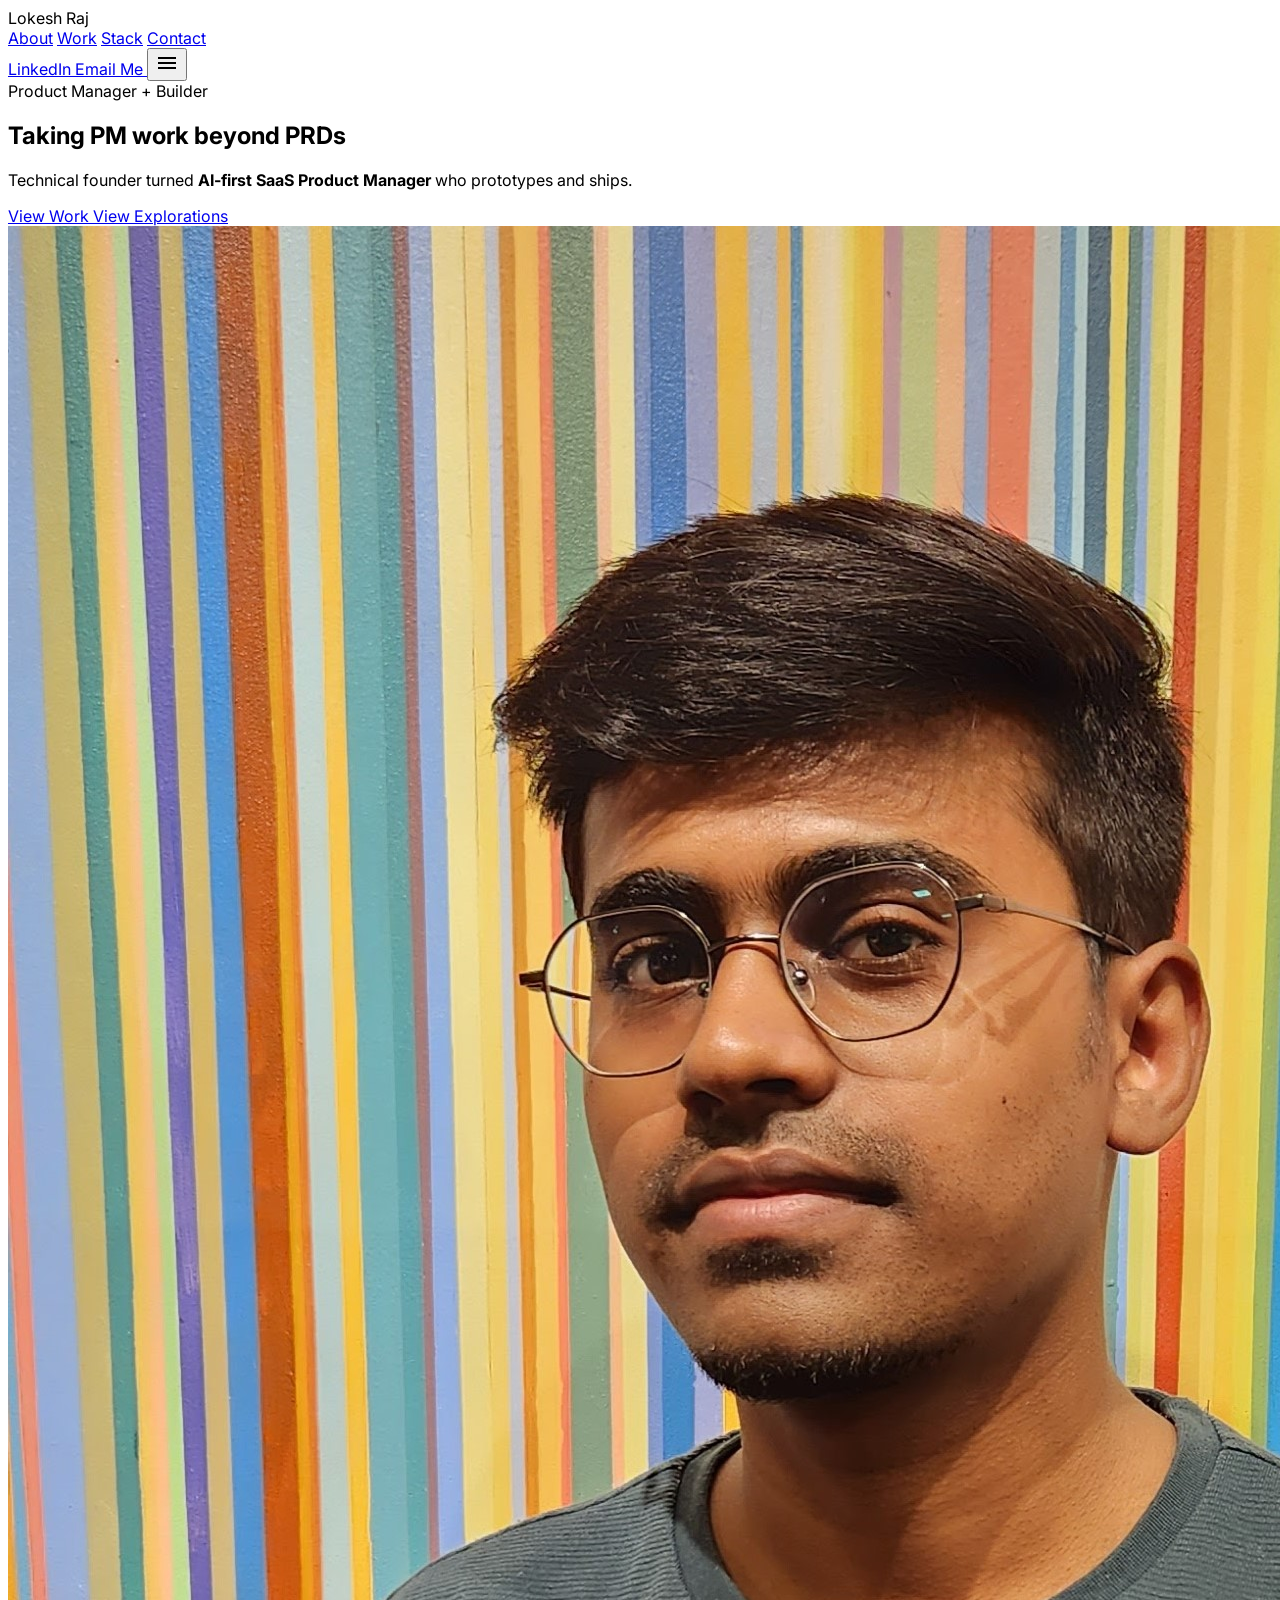
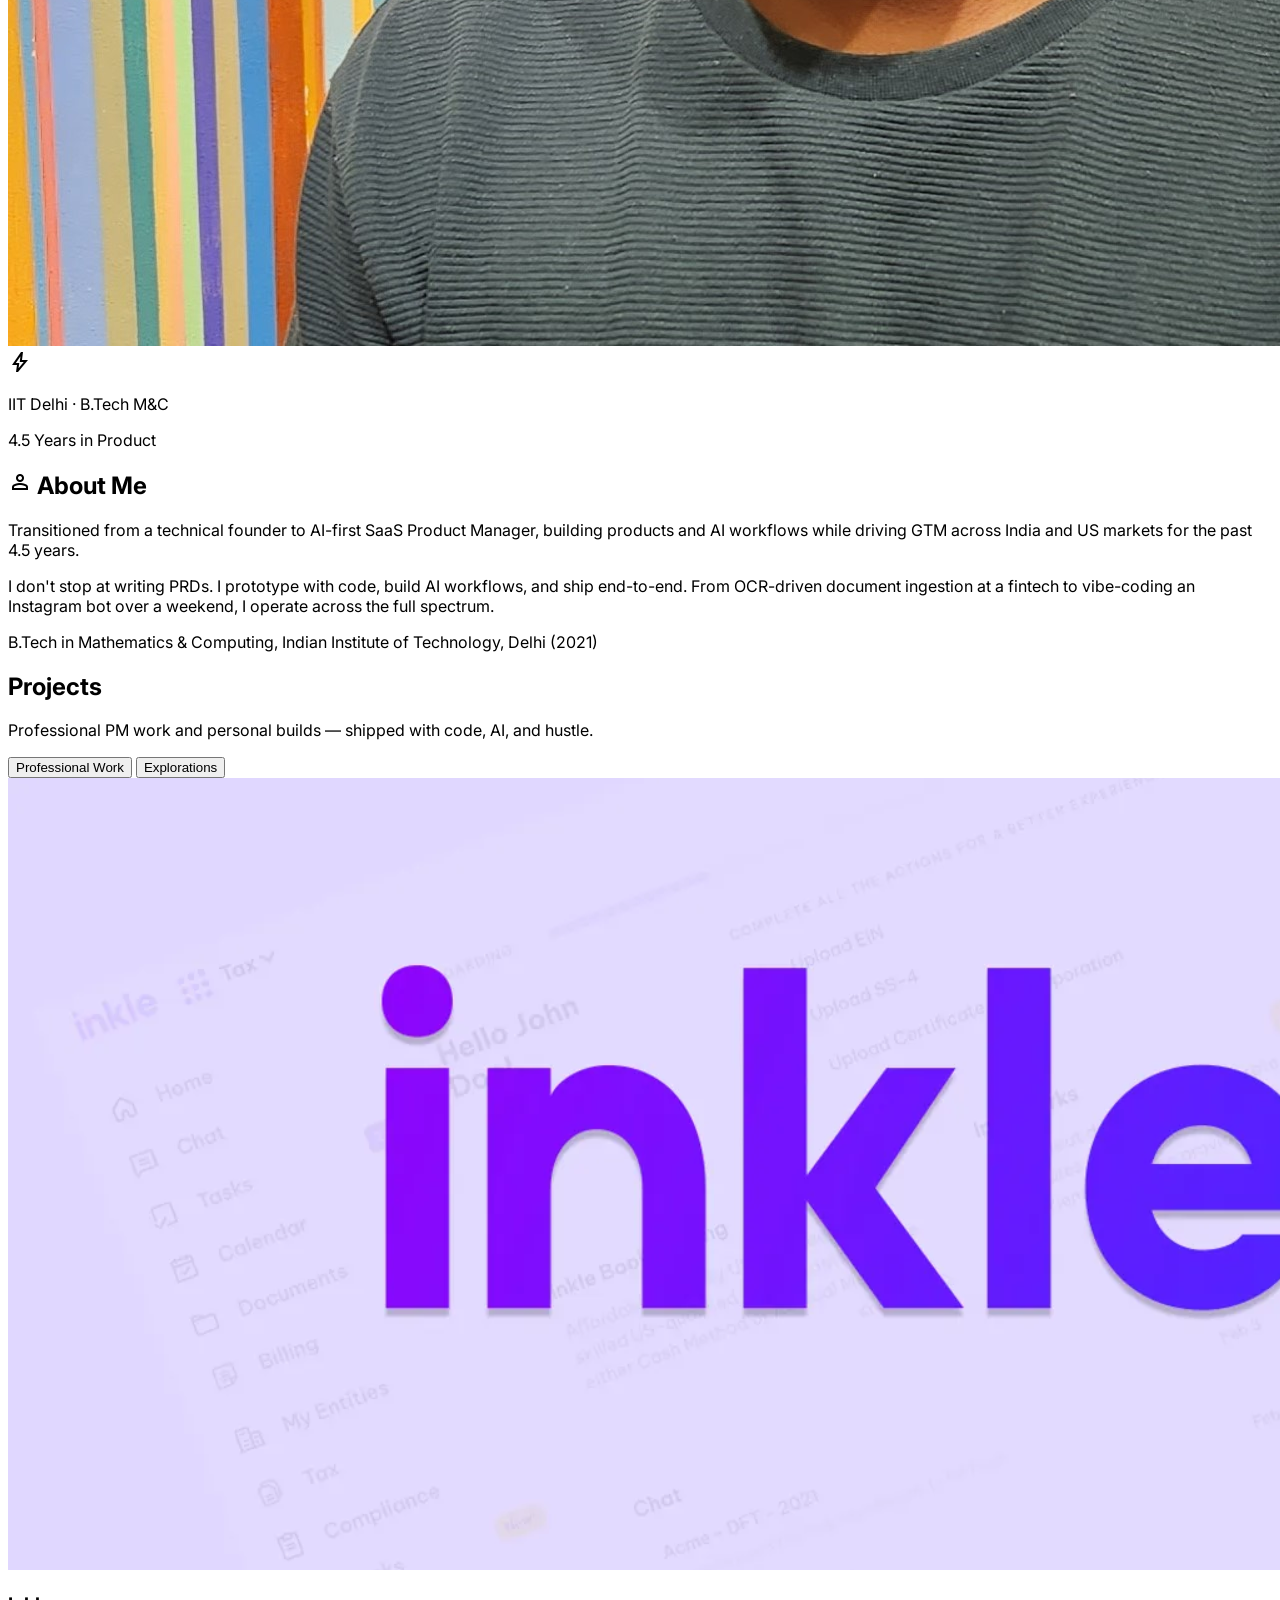
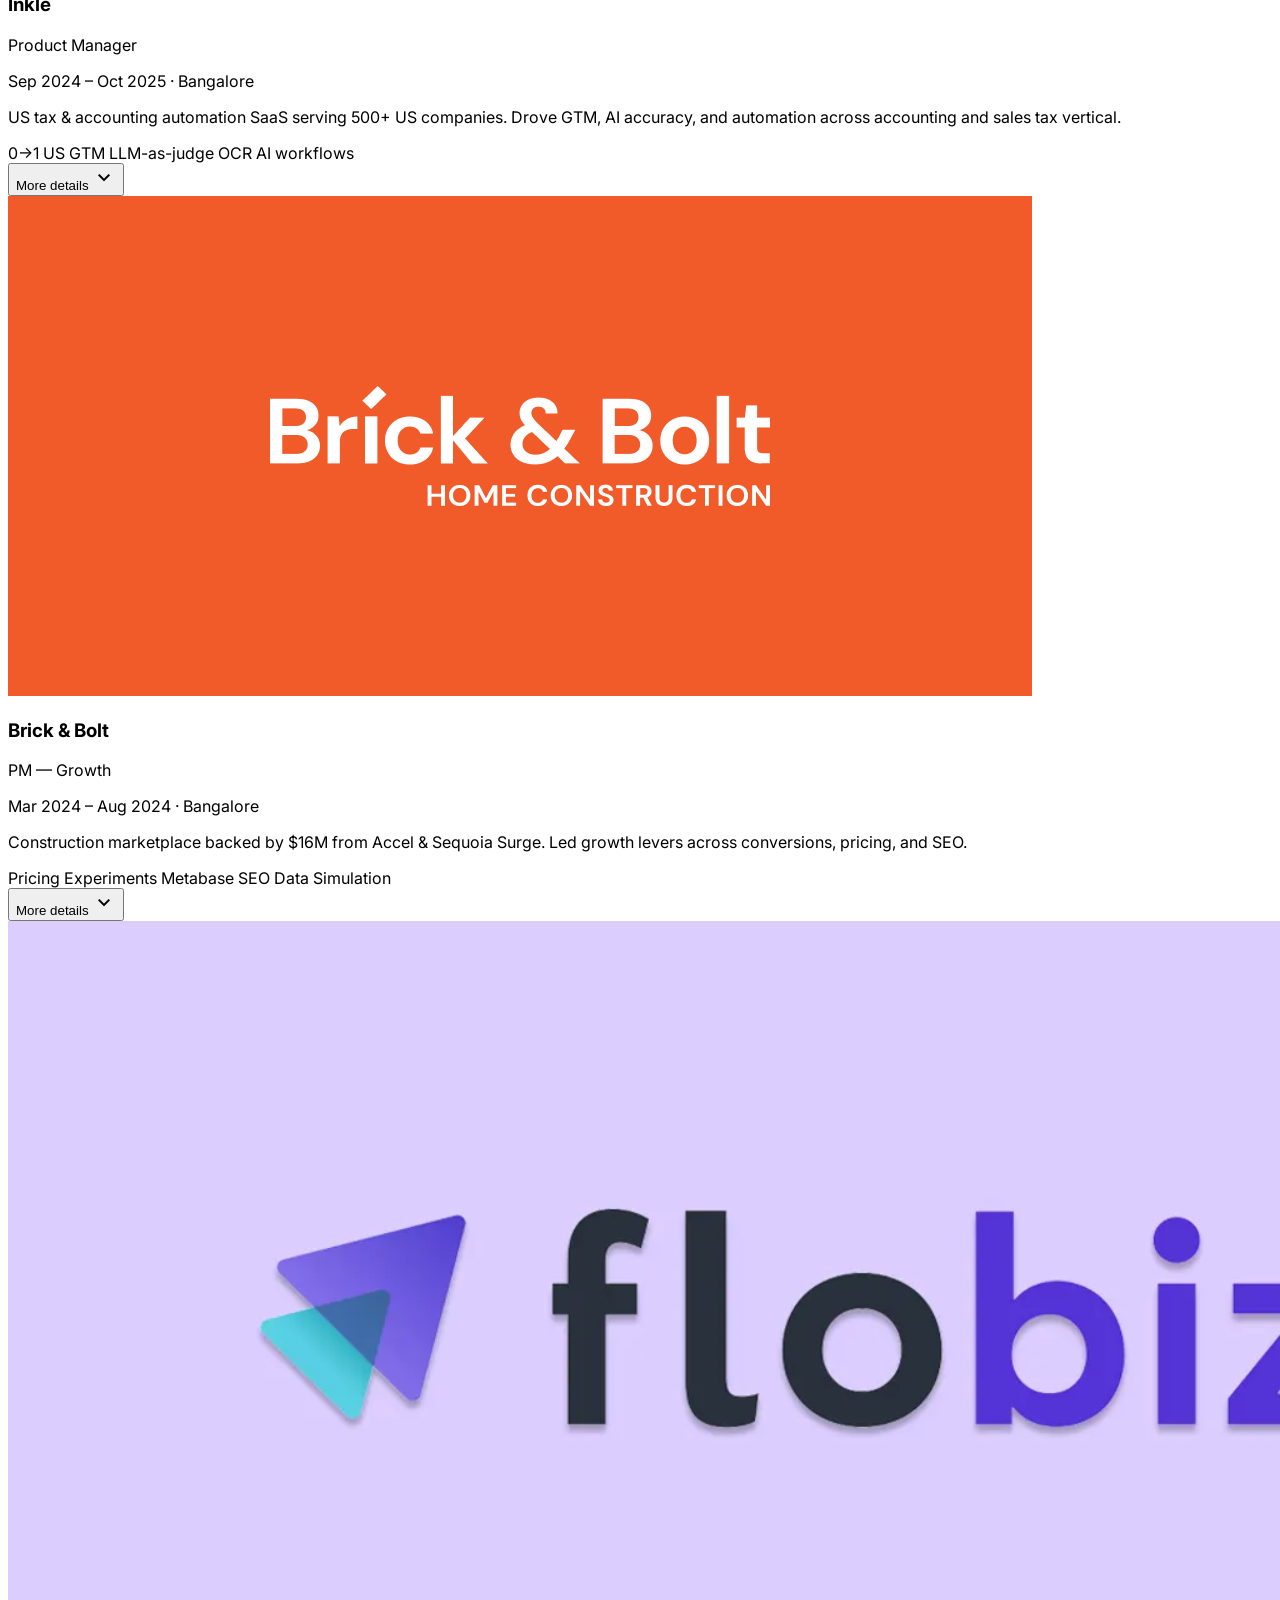
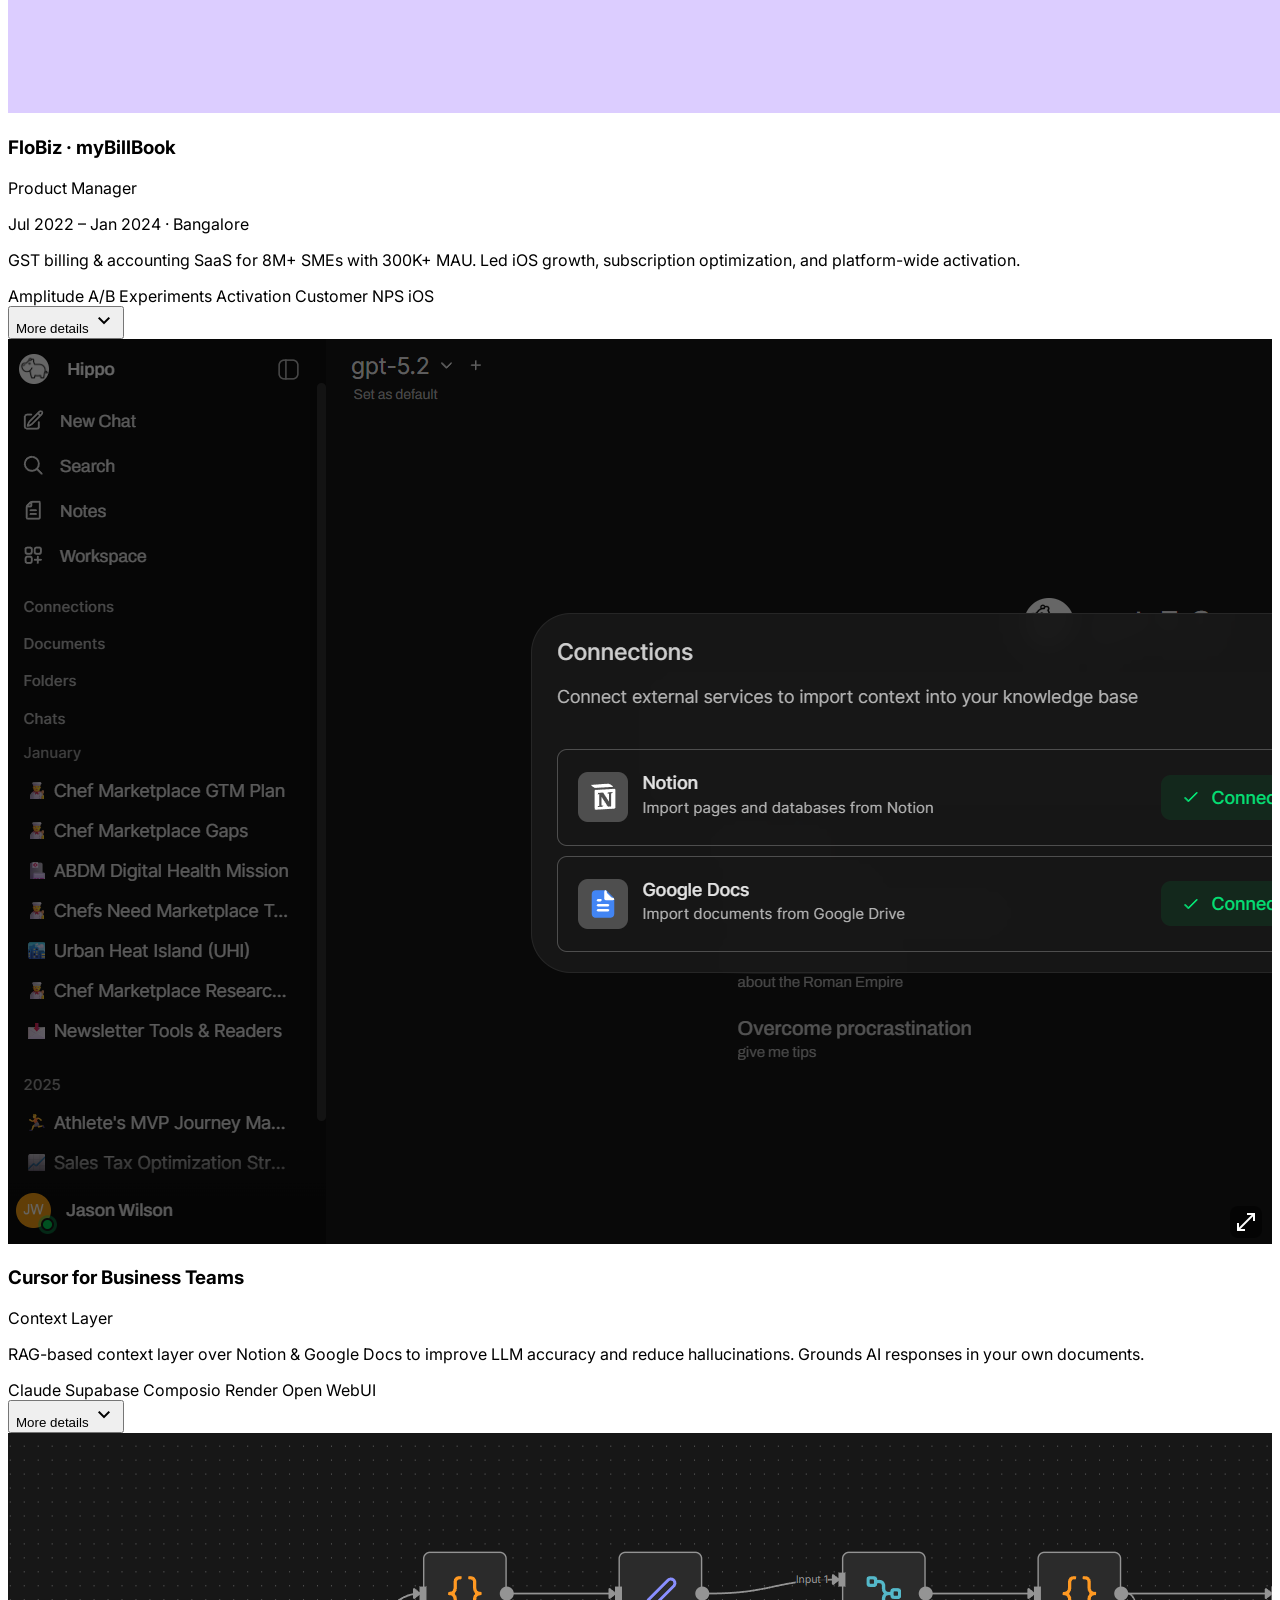
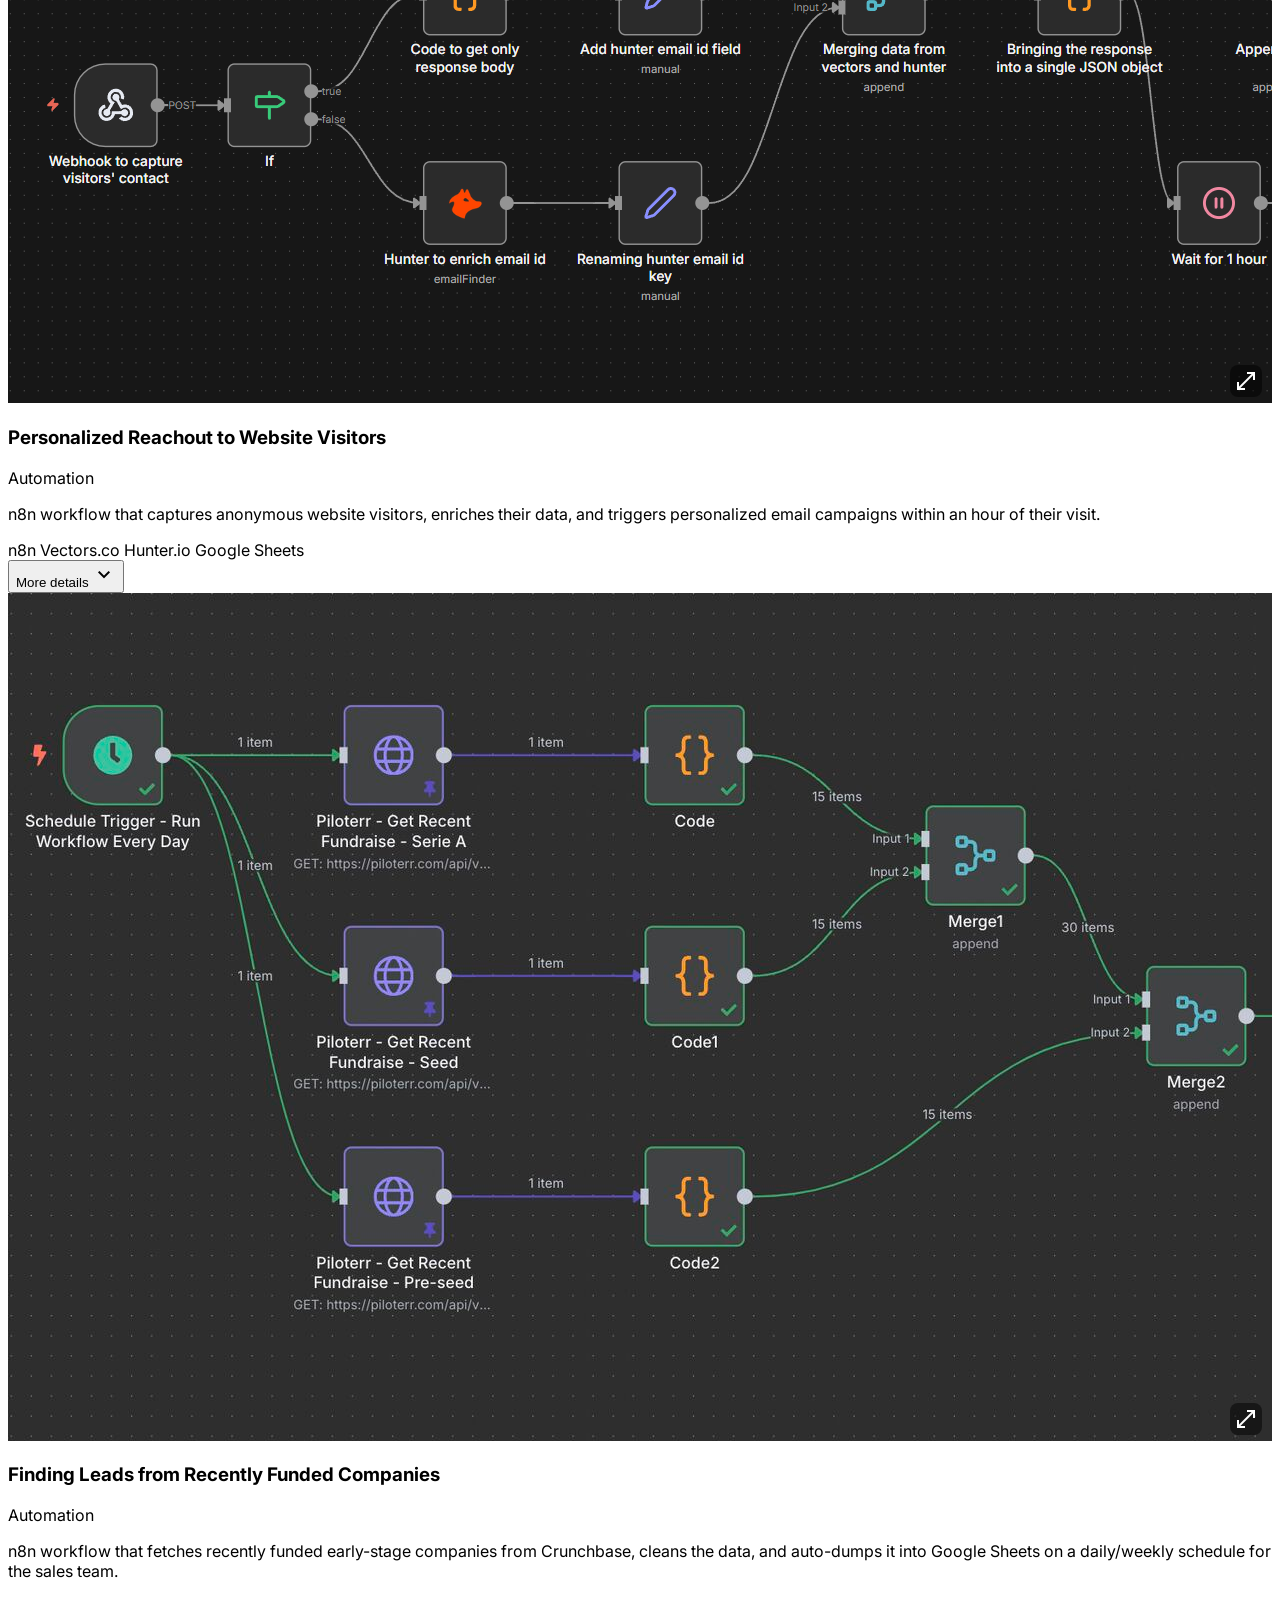
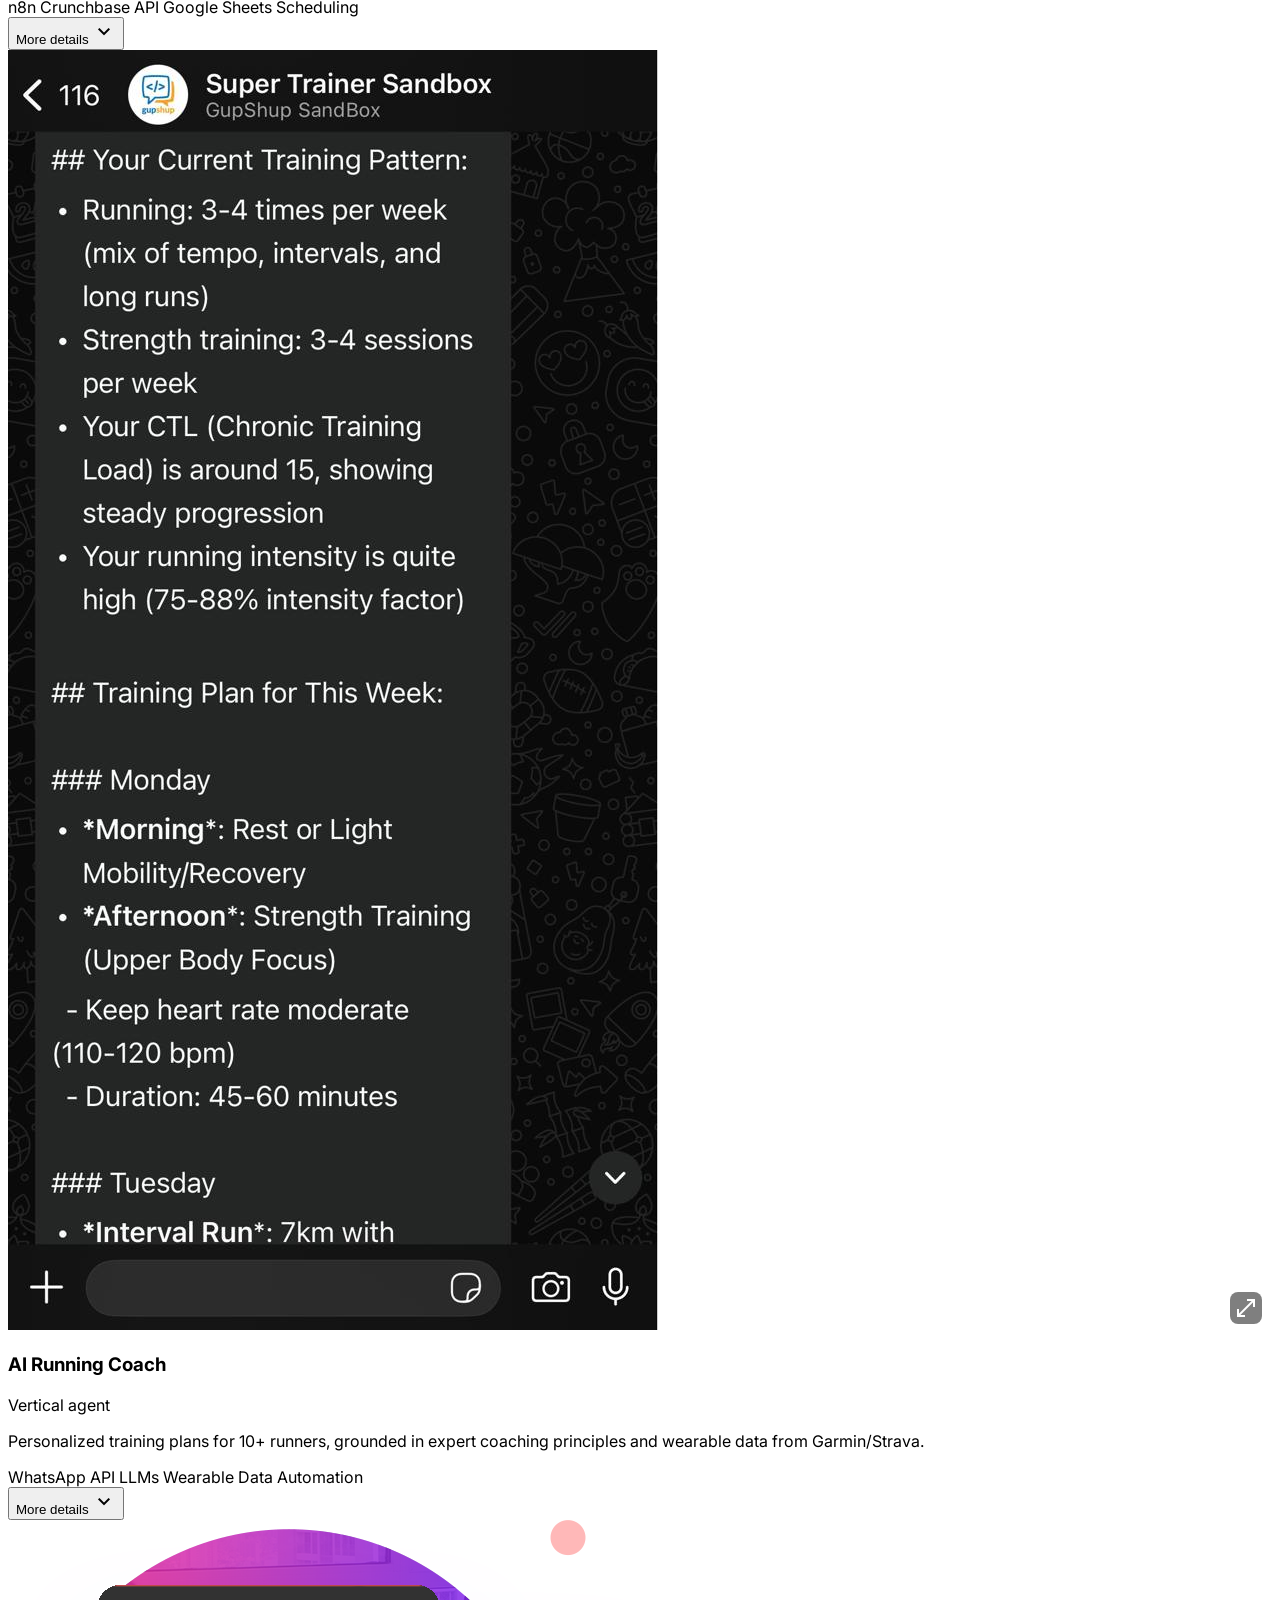
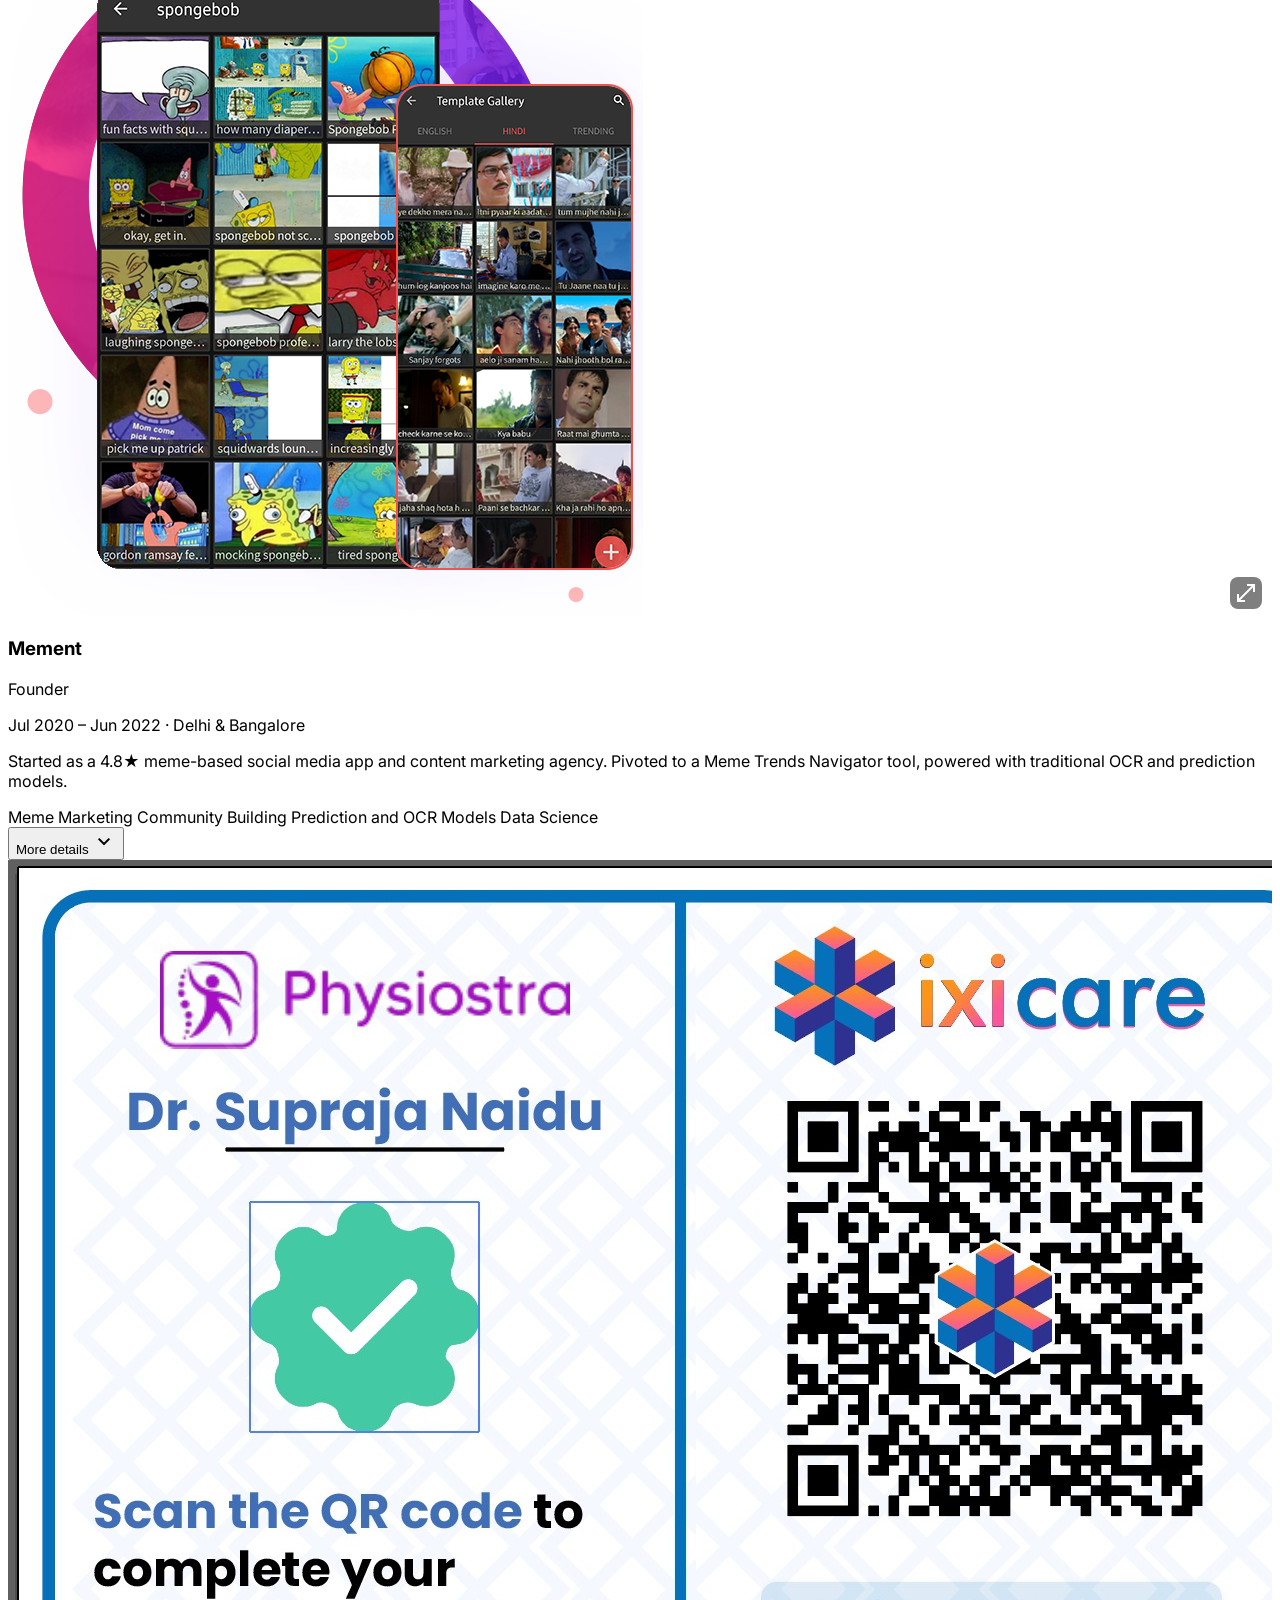
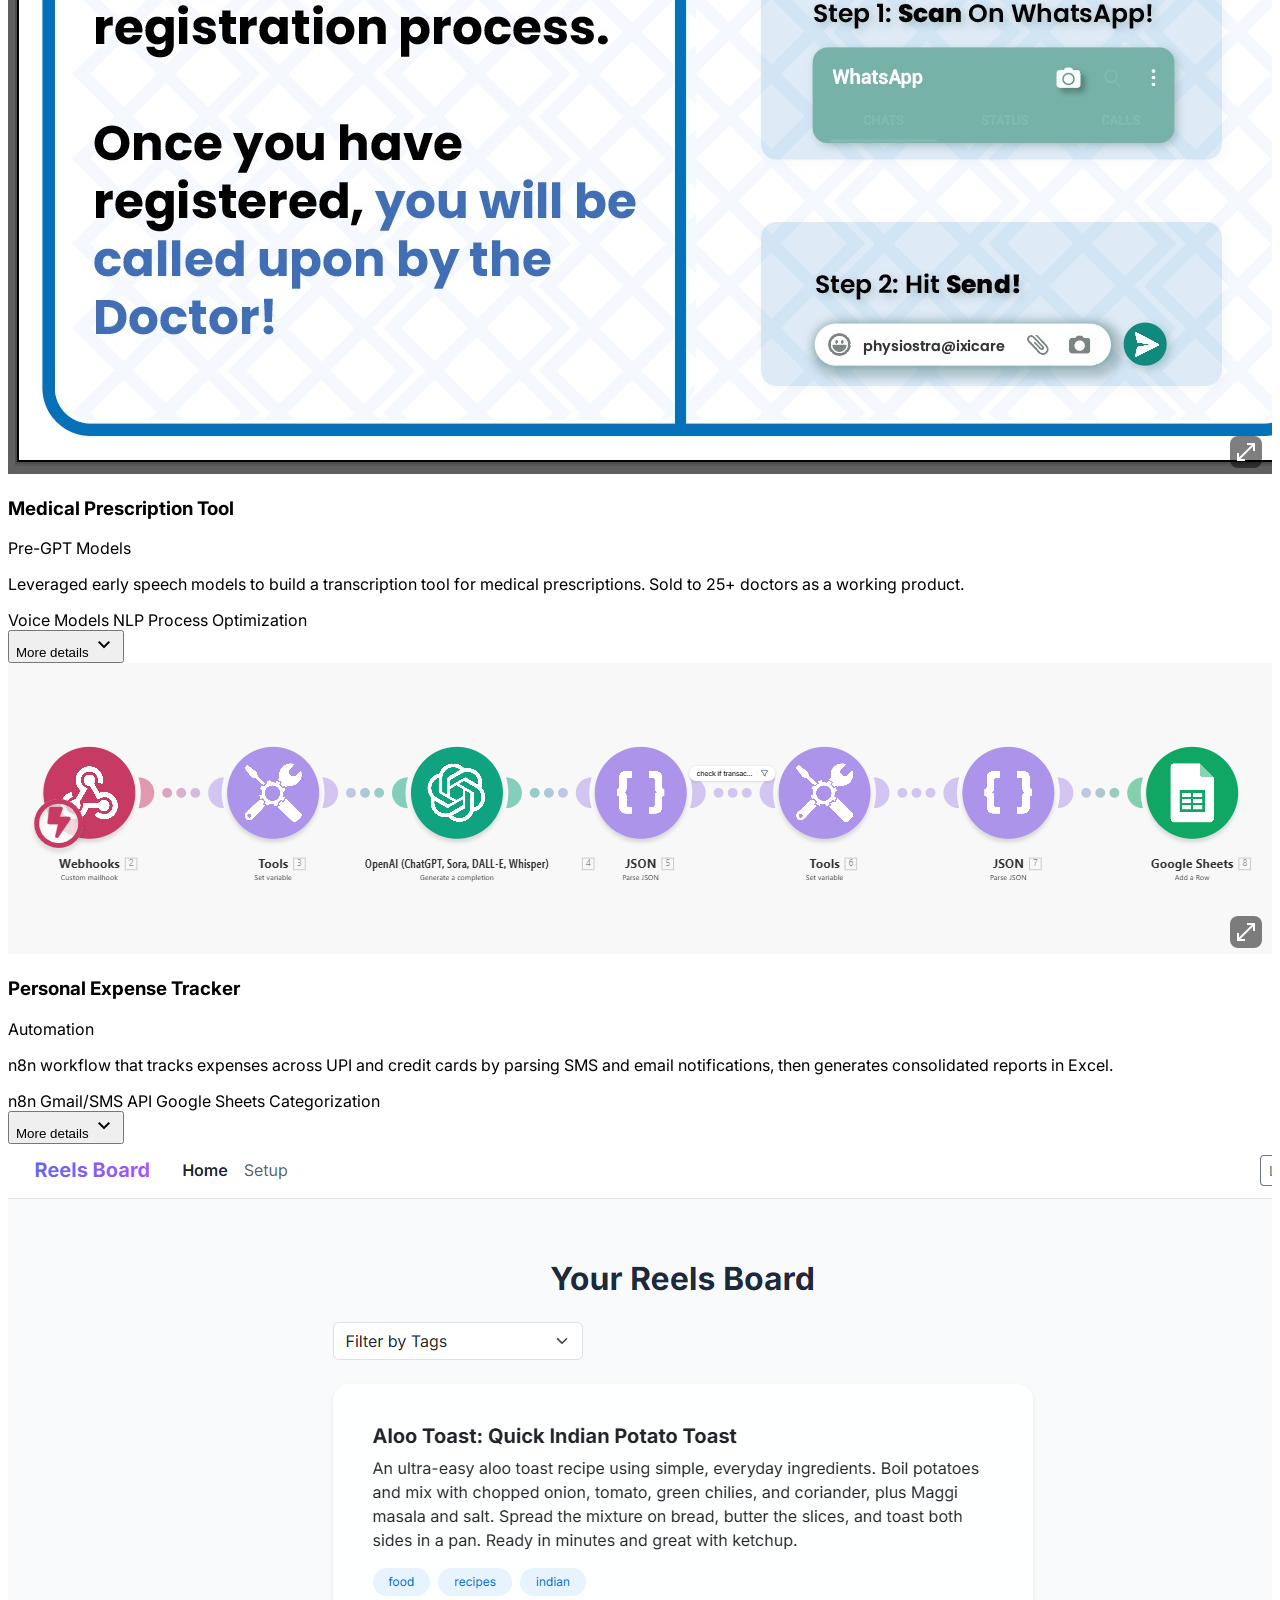
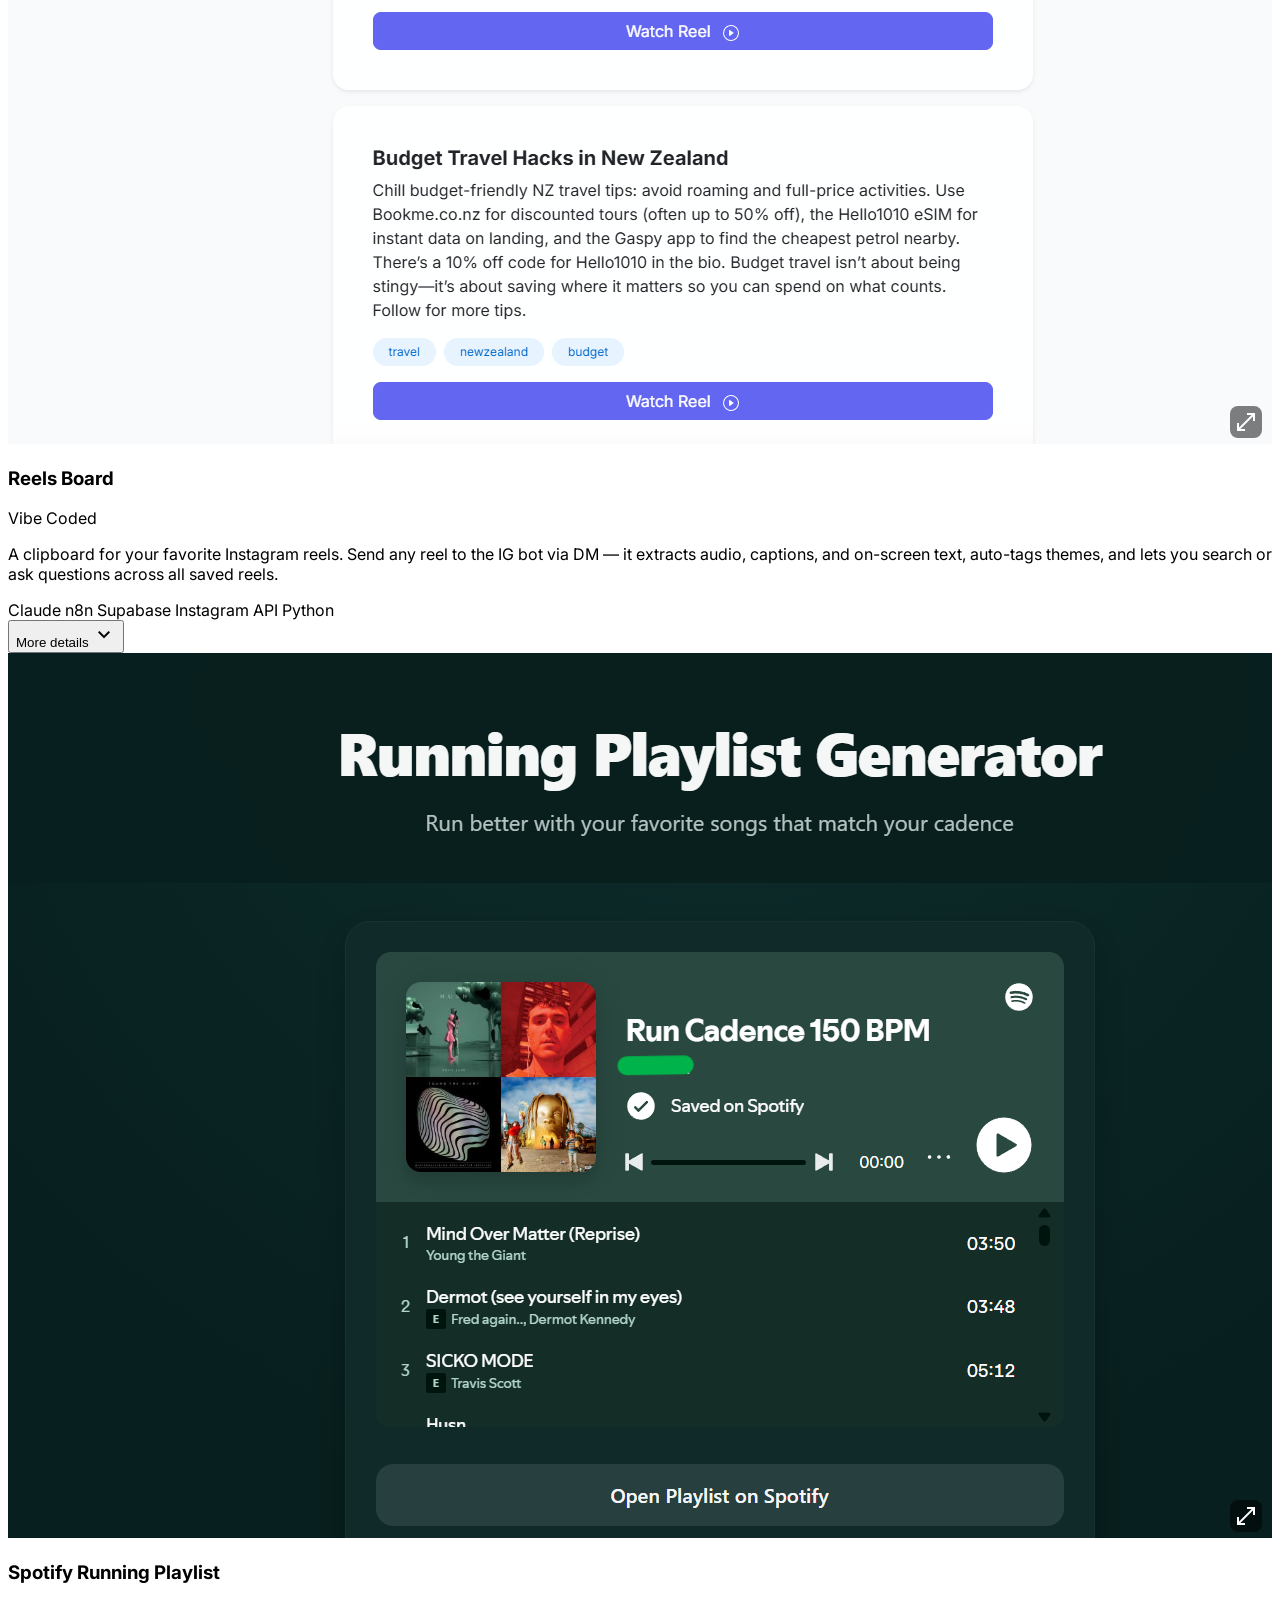
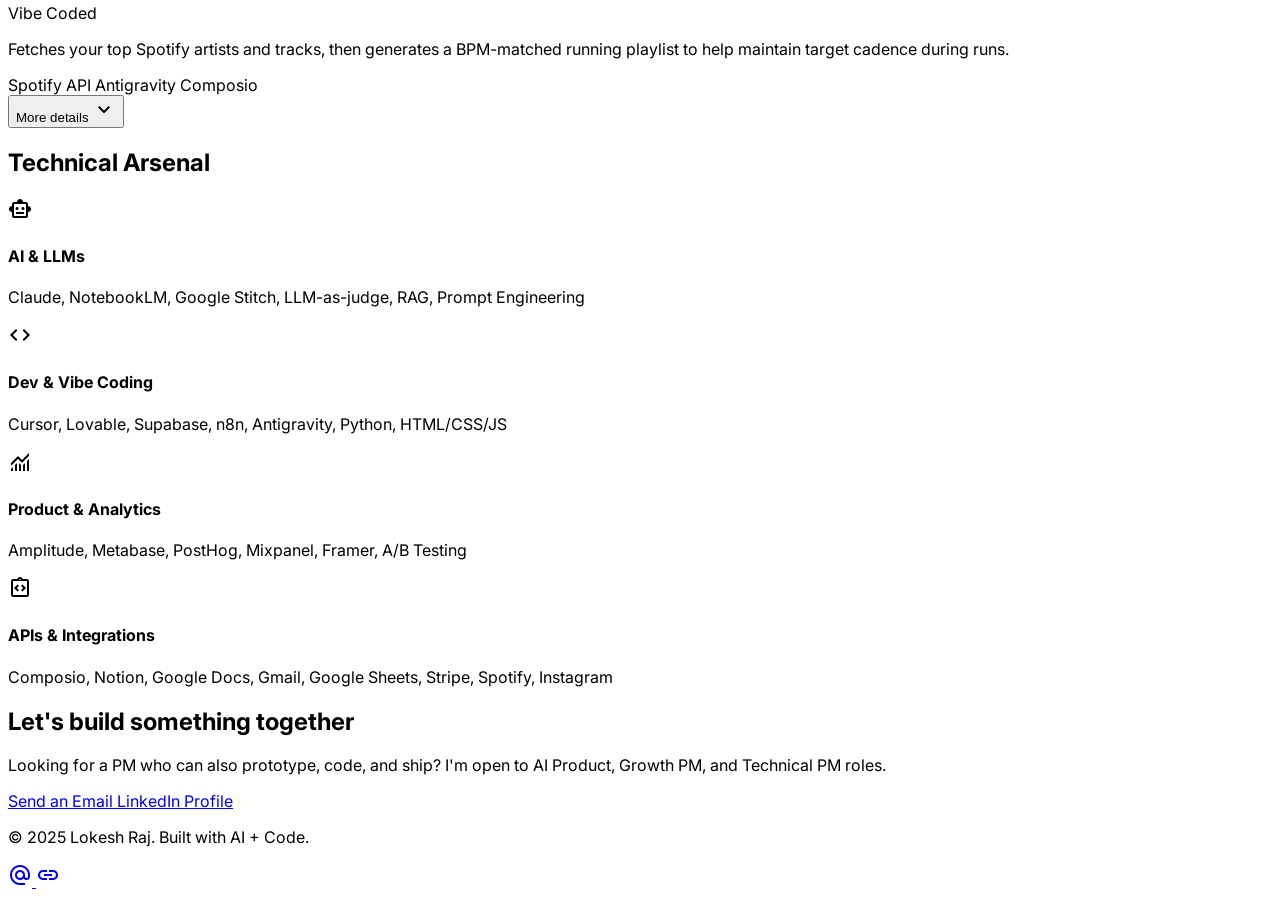
==== commit 6e9e9b23: "added n8n explorations" ====
--- a/index.html
+++ b/index.html
@@ -387,19 +387,21 @@
                         <p class="text-xs text-slate-400 mb-3">Sep 2024 – Oct 2025 · Bangalore</p>
                         <p class="text-slate-600 text-sm mb-4 leading-relaxed">
                             US tax & accounting automation SaaS serving 500+ US companies. Drove GTM, AI accuracy, and
-                            automation across the accounting vertical.
+                            automation across accounting and sales tax vertical.
                         </p>
                         <div class="flex flex-wrap gap-2 mb-4">
                             <span
-                                class="px-2 py-1 bg-slate-50 border border-slate-200 text-[10px] font-medium text-slate-600 rounded">n8n</span>
-                            <span
-                                class="px-2 py-1 bg-slate-50 border border-slate-200 text-[10px] font-medium text-slate-600 rounded">Claude</span>
-                            <span
-                                class="px-2 py-1 bg-slate-50 border border-slate-200 text-[10px] font-medium text-slate-600 rounded">Metabase</span>
+                                class="px-2 py-1 bg-slate-50 border border-slate-200 text-[10px] font-medium text-slate-600 rounded">0→1</span>
+                            <span
+                                class="px-2 py-1 bg-slate-50 border border-slate-200 text-[10px] font-medium text-slate-600 rounded">US
+                                GTM</span>
+                            <span
+                                class="px-2 py-1 bg-slate-50 border border-slate-200 text-[10px] font-medium text-slate-600 rounded">LLM-as-judge</span>
                             <span
                                 class="px-2 py-1 bg-slate-50 border border-slate-200 text-[10px] font-medium text-slate-600 rounded">OCR</span>
                             <span
-                                class="px-2 py-1 bg-slate-50 border border-slate-200 text-[10px] font-medium text-slate-600 rounded">LLM-as-judge</span>
+                                class="px-2 py-1 bg-slate-50 border border-slate-200 text-[10px] font-medium text-slate-600 rounded">AI
+                                workflows</span>
                         </div>
                         <button
                             class="expand-toggle mt-auto pt-4 border-t border-slate-100 flex items-center justify-between w-full text-left cursor-pointer">
@@ -449,7 +451,8 @@
                         </p>
                         <div class="flex flex-wrap gap-2 mb-4">
                             <span
-                                class="px-2 py-1 bg-slate-50 border border-slate-200 text-[10px] font-medium text-slate-600 rounded">Amplitude</span>
+                                class="px-2 py-1 bg-slate-50 border border-slate-200 text-[10px] font-medium text-slate-600 rounded">Pricing
+                                Experiments</span>
                             <span
                                 class="px-2 py-1 bg-slate-50 border border-slate-200 text-[10px] font-medium text-slate-600 rounded">Metabase</span>
                             <span
@@ -500,18 +503,21 @@
                         <p class="text-xs text-slate-400 mb-3">Jul 2022 – Jan 2024 · Bangalore</p>
                         <p class="text-slate-600 text-sm mb-4 leading-relaxed">
                             GST billing & accounting SaaS for 8M+ SMEs with 300K+ MAU. Led iOS growth, subscription
-                            optimization, and recurring invoicing.
+                            optimization, and platform-wide activation.
                         </p>
                         <div class="flex flex-wrap gap-2 mb-4">
                             <span
                                 class="px-2 py-1 bg-slate-50 border border-slate-200 text-[10px] font-medium text-slate-600 rounded">Amplitude</span>
                             <span
-                                class="px-2 py-1 bg-slate-50 border border-slate-200 text-[10px] font-medium text-slate-600 rounded">Metabase</span>
+                                class="px-2 py-1 bg-slate-50 border border-slate-200 text-[10px] font-medium text-slate-600 rounded">A/B
+                                Experiments</span>
+                            <span
+                                class="px-2 py-1 bg-slate-50 border border-slate-200 text-[10px] font-medium text-slate-600 rounded">Activation</span>
+                            <span
+                                class="px-2 py-1 bg-slate-50 border border-slate-200 text-[10px] font-medium text-slate-600 rounded">Customer
+                                NPS</span>
                             <span
                                 class="px-2 py-1 bg-slate-50 border border-slate-200 text-[10px] font-medium text-slate-600 rounded">iOS</span>
-                            <span
-                                class="px-2 py-1 bg-slate-50 border border-slate-200 text-[10px] font-medium text-slate-600 rounded">App
-                                Store Connect</span>
                         </div>
                         <button
                             class="expand-toggle mt-auto pt-4 border-t border-slate-100 flex items-center justify-between w-full text-left cursor-pointer">
@@ -527,9 +533,11 @@
                                         improved <strong>App Store rating from 3.7 to 4.5</strong> with <strong>10x
                                             increase in reviews</strong> and <strong>19% increase in iOS
                                             MAU</strong></span></li>
-                                <li class="flex gap-2"><span class="text-primary mt-0.5">→</span> <span>Delivered
-                                        recurring invoicing with <strong>10K+ monthly automations</strong>, increasing
-                                        conversion for service-based SMEs by <strong>18%</strong></span></li>
+                                <li class="flex gap-2"><span class="text-primary mt-0.5">→</span> <span><strong>Doubled
+                                            activation</strong> to <strong>11%</strong> in <strong>3 months</strong> by
+                                        shipping A/B-tested onboarding checklists, guided tours, and <strong>UX
+                                            changes</strong></span>
+                                </li>
                                 <li class="flex gap-2"><span class="text-primary mt-0.5">→</span> <span>Awarded
                                         <strong>two promotions in 18 months</strong> and quarterly awards for
                                         exceptional performance in Q4 2022 &amp; Q2 2023</span></li>
@@ -547,7 +555,7 @@
                         <span class="explore-img-expand"><span
                                 class="material-symbols-outlined text-lg">open_in_full</span></span>
                     </div>
-                    <div class="p-8 flex flex-col h-full">
+                    <div class="p-8 flex flex-col flex-1">
                         <div class="flex justify-between items-start mb-3">
                             <h3 class="text-xl font-bold text-slate-900">Cursor for Business Teams</h3>
                             <span
@@ -564,13 +572,12 @@
                             <span
                                 class="px-2 py-1 bg-white border border-slate-200 text-[10px] font-medium text-slate-600 rounded">Supabase</span>
                             <span
-                                class="px-2 py-1 bg-white border border-slate-200 text-[10px] font-medium text-slate-600 rounded">Notion
-                                API</span>
-                            <span
-                                class="px-2 py-1 bg-white border border-slate-200 text-[10px] font-medium text-slate-600 rounded">Google
-                                Docs API</span>
-                            <span
-                                class="px-2 py-1 bg-white border border-slate-200 text-[10px] font-medium text-slate-600 rounded">Cursor</span>
+                                class="px-2 py-1 bg-white border border-slate-200 text-[10px] font-medium text-slate-600 rounded">Composio</span>
+                            <span
+                                class="px-2 py-1 bg-white border border-slate-200 text-[10px] font-medium text-slate-600 rounded">Render</span>
+                            <span
+                                class="px-2 py-1 bg-white border border-slate-200 text-[10px] font-medium text-slate-600 rounded">Open
+                                WebUI</span>
                         </div>
                         <button
                             class="expand-toggle mt-auto pt-4 border-t border-slate-100 flex items-center justify-between w-full text-left cursor-pointer">
@@ -591,6 +598,111 @@
                     </div>
                 </div>
 
+                <!-- Website Visitor Capture -->
+                <div class="project-card group flex flex-col bg-slate-50 border border-slate-200 rounded-2xl overflow-hidden hover:bg-white hover:shadow-xl transition-all"
+                    data-category="exploration">
+                    <div class="explore-img-wrap aspect-video" onclick="openImgModal(this)">
+                        <img src="capture website visitors - n8n.png" alt="Website Visitor Capture"
+                            class="w-full h-full object-cover" />
+                        <span class="explore-img-expand"><span
+                                class="material-symbols-outlined text-lg">open_in_full</span></span>
+                    </div>
+                    <div class="p-8 flex flex-col flex-1">
+                        <div class="flex justify-between items-start mb-3">
+                            <h3 class="text-xl font-bold text-slate-900">Personalized Reachout to Website Visitors</h3>
+                            <span
+                                class="px-2 py-1 bg-amber-50 text-amber-600 text-[10px] font-bold uppercase rounded tracking-wider">Automation</span>
+                        </div>
+                        <p class="text-slate-600 text-sm mb-4 leading-relaxed">
+                            n8n workflow that captures anonymous website visitors, enriches their data, and triggers
+                            personalized email campaigns within an hour of their visit.
+                        </p>
+                        <div class="flex flex-wrap gap-2 mb-4">
+                            <span
+                                class="px-2 py-1 bg-white border border-slate-200 text-[10px] font-medium text-slate-600 rounded">n8n</span>
+                            <span
+                                class="px-2 py-1 bg-white border border-slate-200 text-[10px] font-medium text-slate-600 rounded">Vectors.co</span>
+                            <span
+                                class="px-2 py-1 bg-white border border-slate-200 text-[10px] font-medium text-slate-600 rounded">Hunter.io</span>
+                            <span
+                                class="px-2 py-1 bg-white border border-slate-200 text-[10px] font-medium text-slate-600 rounded">Google
+                                Sheets</span>
+                        </div>
+                        <button
+                            class="expand-toggle mt-auto pt-4 border-t border-slate-100 flex items-center justify-between w-full text-left cursor-pointer">
+                            <span class="text-xs font-bold text-primary">More details</span>
+                            <span class="material-symbols-outlined text-sm text-primary expand-icon">expand_more</span>
+                        </button>
+                        <div class="card-expand-content">
+                            <ul class="mt-4 space-y-3 text-xs text-slate-700 leading-relaxed">
+                                <li class="flex gap-2"><span class="text-primary mt-0.5">→</span> <span>Uses
+                                        <strong>Vectors.co</strong> to identify anonymous website visitors and capture
+                                        their browsing data</span></li>
+                                <li class="flex gap-2"><span class="text-primary mt-0.5">→</span> <span>Enriches
+                                        visitor data via <strong>Hunter.io</strong> to resolve contact information from
+                                        anonymous sessions</span></li>
+                                <li class="flex gap-2"><span class="text-primary mt-0.5">→</span> <span>Logs enriched
+                                        visitor info into <strong>Google Sheets</strong> and triggers a
+                                        <strong>personalized email campaign</strong> within an hour of the
+                                        visit</span></li>
+                            </ul>
+                        </div>
+                    </div>
+                </div>
+
+                <!-- Recently Funded Companies Finder -->
+                <div class="project-card group flex flex-col bg-slate-50 border border-slate-200 rounded-2xl overflow-hidden hover:bg-white hover:shadow-xl transition-all"
+                    data-category="exploration">
+                    <div class="explore-img-wrap aspect-video" onclick="openImgModal(this)">
+                        <img src="finding recently funded companies - n8n.jfif" alt="Recently Funded Companies Finder"
+                            class="w-full h-full object-cover" />
+                        <span class="explore-img-expand"><span
+                                class="material-symbols-outlined text-lg">open_in_full</span></span>
+                    </div>
+                    <div class="p-8 flex flex-col flex-1">
+                        <div class="flex justify-between items-start mb-3">
+                            <h3 class="text-xl font-bold text-slate-900">Finding Leads from Recently Funded Companies
+                            </h3>
+                            <span
+                                class="px-2 py-1 bg-amber-50 text-amber-600 text-[10px] font-bold uppercase rounded tracking-wider">Automation</span>
+                        </div>
+                        <p class="text-slate-600 text-sm mb-4 leading-relaxed">
+                            n8n workflow that fetches recently funded early-stage companies from Crunchbase, cleans the
+                            data, and auto-dumps it into Google Sheets on a daily/weekly schedule for the sales team.
+                        </p>
+                        <div class="flex flex-wrap gap-2 mb-4">
+                            <span
+                                class="px-2 py-1 bg-white border border-slate-200 text-[10px] font-medium text-slate-600 rounded">n8n</span>
+                            <span
+                                class="px-2 py-1 bg-white border border-slate-200 text-[10px] font-medium text-slate-600 rounded">Crunchbase
+                                API</span>
+                            <span
+                                class="px-2 py-1 bg-white border border-slate-200 text-[10px] font-medium text-slate-600 rounded">Google
+                                Sheets</span>
+                            <span
+                                class="px-2 py-1 bg-white border border-slate-200 text-[10px] font-medium text-slate-600 rounded">Scheduling</span>
+                        </div>
+                        <button
+                            class="expand-toggle mt-auto pt-4 border-t border-slate-100 flex items-center justify-between w-full text-left cursor-pointer">
+                            <span class="text-xs font-bold text-primary">More details</span>
+                            <span class="material-symbols-outlined text-sm text-primary expand-icon">expand_more</span>
+                        </button>
+                        <div class="card-expand-content">
+                            <ul class="mt-4 space-y-3 text-xs text-slate-700 leading-relaxed">
+                                <li class="flex gap-2"><span class="text-primary mt-0.5">→</span> <span>Fetches
+                                        early-stage funding data from <strong>Crunchbase API</strong>, cleans and
+                                        formats it automatically</span></li>
+                                <li class="flex gap-2"><span class="text-primary mt-0.5">→</span> <span>Auto-runs on a
+                                        <strong>daily/weekly schedule</strong>, dumping fresh leads into Google Sheets
+                                        for the sales team</span></li>
+                                <li class="flex gap-2"><span class="text-primary mt-0.5">→</span> <span>Built a
+                                        <strong>working automation in 30 minutes</strong> using n8n's drag-and-drop
+                                        nodes — no code required</span></li>
+                            </ul>
+                        </div>
+                    </div>
+                </div>
+
                 <!-- 2. AI Running Coach -->
                 <div class="project-card group flex flex-col bg-slate-50 border border-slate-200 rounded-2xl overflow-hidden hover:bg-white hover:shadow-xl transition-all"
                     data-category="exploration">
@@ -599,7 +711,7 @@
                         <span class="explore-img-expand"><span
                                 class="material-symbols-outlined text-lg">open_in_full</span></span>
                     </div>
-                    <div class="p-8 flex flex-col h-full">
+                    <div class="p-8 flex flex-col flex-1">
                         <div class="flex justify-between items-start mb-3">
                             <h3 class="text-xl font-bold text-slate-900">AI Running Coach</h3>
                             <span
@@ -612,15 +724,15 @@
                         </p>
                         <div class="flex flex-wrap gap-2 mb-4">
                             <span
-                                class="px-2 py-1 bg-white border border-slate-200 text-[10px] font-medium text-slate-600 rounded">Claude</span>
-                            <span
-                                class="px-2 py-1 bg-white border border-slate-200 text-[10px] font-medium text-slate-600 rounded">NotebookLM</span>
+                                class="px-2 py-1 bg-white border border-slate-200 text-[10px] font-medium text-slate-600 rounded">WhatsApp
+                                API</span>
+                            <span
+                                class="px-2 py-1 bg-white border border-slate-200 text-[10px] font-medium text-slate-600 rounded">LLMs</span>
                             <span
                                 class="px-2 py-1 bg-white border border-slate-200 text-[10px] font-medium text-slate-600 rounded">Wearable
                                 Data</span>
                             <span
-                                class="px-2 py-1 bg-white border border-slate-200 text-[10px] font-medium text-slate-600 rounded">Google
-                                Stitch</span>
+                                class="px-2 py-1 bg-white border border-slate-200 text-[10px] font-medium text-slate-600 rounded">Automation</span>
                         </div>
                         <button
                             class="expand-toggle mt-auto pt-4 border-t border-slate-100 flex items-center justify-between w-full text-left cursor-pointer">
@@ -649,7 +761,7 @@
                         <span class="explore-img-expand"><span
                                 class="material-symbols-outlined text-lg">open_in_full</span></span>
                     </div>
-                    <div class="p-8 flex flex-col h-full">
+                    <div class="p-8 flex flex-col flex-1">
                         <div class="flex justify-between items-start mb-3">
                             <h3 class="text-xl font-bold text-slate-900">Mement</h3>
                             <span
@@ -658,18 +770,21 @@
                         <p class="text-xs text-slate-400 mb-3">Jul 2020 – Jun 2022 · Delhi & Bangalore</p>
                         <p class="text-slate-600 text-sm mb-4 leading-relaxed">
                             Started as a 4.8★ meme-based social media app and content marketing agency. Pivoted to a
-                            Meme Trends Navigator tool, powered with traditional OCR and prediction models. Led a
-                            10-member team.
+                            Meme Trends Navigator tool, powered with traditional OCR and prediction models.
                         </p>
                         <div class="flex flex-wrap gap-2 mb-4">
                             <span
-                                class="px-2 py-1 bg-white border border-slate-200 text-[10px] font-medium text-slate-600 rounded">React
-                                Native</span>
-                            <span
-                                class="px-2 py-1 bg-white border border-slate-200 text-[10px] font-medium text-slate-600 rounded">Framer</span>
-                            <span
-                                class="px-2 py-1 bg-white border border-slate-200 text-[10px] font-medium text-slate-600 rounded">Social
-                                APIs</span>
+                                class="px-2 py-1 bg-white border border-slate-200 text-[10px] font-medium text-slate-600 rounded">Meme
+                                Marketing</span>
+                            <span
+                                class="px-2 py-1 bg-white border border-slate-200 text-[10px] font-medium text-slate-600 rounded">Community
+                                Building</span>
+                            <span
+                                class="px-2 py-1 bg-white border border-slate-200 text-[10px] font-medium text-slate-600 rounded">Prediction
+                                and OCR Models</span>
+                            <span
+                                class="px-2 py-1 bg-white border border-slate-200 text-[10px] font-medium text-slate-600 rounded">Data
+                                Science</span>
                         </div>
                         <button
                             class="expand-toggle mt-auto pt-4 border-t border-slate-100 flex items-center justify-between w-full text-left cursor-pointer">
@@ -700,12 +815,12 @@
                         <span class="explore-img-expand"><span
                                 class="material-symbols-outlined text-lg">open_in_full</span></span>
                     </div>
-                    <div class="p-8 flex flex-col h-full">
+                    <div class="p-8 flex flex-col flex-1">
                         <div class="flex justify-between items-start mb-3">
                             <h3 class="text-xl font-bold text-slate-900">Medical Prescription Tool</h3>
                             <span
                                 class="px-2 py-1 bg-purple-50 text-purple-600 text-[10px] font-bold uppercase rounded tracking-wider">Pre-GPT
-                                Voice Models</span>
+                                Models</span>
                         </div>
                         <p class="text-slate-600 text-sm mb-4 leading-relaxed">
                             Leveraged early speech models to build a transcription tool for medical prescriptions. Sold
@@ -713,12 +828,13 @@
                         </p>
                         <div class="flex flex-wrap gap-2 mb-4">
                             <span
-                                class="px-2 py-1 bg-white border border-slate-200 text-[10px] font-medium text-slate-600 rounded">Speech
+                                class="px-2 py-1 bg-white border border-slate-200 text-[10px] font-medium text-slate-600 rounded">Voice
                                 Models</span>
                             <span
-                                class="px-2 py-1 bg-white border border-slate-200 text-[10px] font-medium text-slate-600 rounded">Python</span>
-                            <span
                                 class="px-2 py-1 bg-white border border-slate-200 text-[10px] font-medium text-slate-600 rounded">NLP</span>
+                            <span
+                                class="px-2 py-1 bg-white border border-slate-200 text-[10px] font-medium text-slate-600 rounded">Process
+                                Optimization</span>
                         </div>
                         <button
                             class="expand-toggle mt-auto pt-4 border-t border-slate-100 flex items-center justify-between w-full text-left cursor-pointer">
@@ -746,9 +862,9 @@
                         <span class="explore-img-expand"><span
                                 class="material-symbols-outlined text-lg">open_in_full</span></span>
                     </div>
-                    <div class="p-8 flex flex-col h-full">
+                    <div class="p-8 flex flex-col flex-1">
                         <div class="flex justify-between items-start mb-3">
-                            <h3 class="text-xl font-bold text-slate-900">Expense Tracker via SMS & Email</h3>
+                            <h3 class="text-xl font-bold text-slate-900">Personal Expense Tracker</h3>
                             <span
                                 class="px-2 py-1 bg-amber-50 text-amber-600 text-[10px] font-bold uppercase rounded tracking-wider">Automation</span>
                         </div>
@@ -760,13 +876,13 @@
                             <span
                                 class="px-2 py-1 bg-white border border-slate-200 text-[10px] font-medium text-slate-600 rounded">n8n</span>
                             <span
-                                class="px-2 py-1 bg-white border border-slate-200 text-[10px] font-medium text-slate-600 rounded">Gmail
+                                class="px-2 py-1 bg-white border border-slate-200 text-[10px] font-medium text-slate-600 rounded">Gmail/SMS
                                 API</span>
                             <span
                                 class="px-2 py-1 bg-white border border-slate-200 text-[10px] font-medium text-slate-600 rounded">Google
                                 Sheets</span>
                             <span
-                                class="px-2 py-1 bg-white border border-slate-200 text-[10px] font-medium text-slate-600 rounded">Regex</span>
+                                class="px-2 py-1 bg-white border border-slate-200 text-[10px] font-medium text-slate-600 rounded">Categorization</span>
                         </div>
                         <button
                             class="expand-toggle mt-auto pt-4 border-t border-slate-100 flex items-center justify-between w-full text-left cursor-pointer">
@@ -794,7 +910,7 @@
                         <span class="explore-img-expand"><span
                                 class="material-symbols-outlined text-lg">open_in_full</span></span>
                     </div>
-                    <div class="p-8 flex flex-col h-full">
+                    <div class="p-8 flex flex-col flex-1">
                         <div class="flex justify-between items-start mb-3">
                             <h3 class="text-xl font-bold text-slate-900">Reels Board</h3>
                             <span
@@ -810,7 +926,7 @@
                             <span
                                 class="px-2 py-1 bg-white border border-slate-200 text-[10px] font-medium text-slate-600 rounded">Claude</span>
                             <span
-                                class="px-2 py-1 bg-white border border-slate-200 text-[10px] font-medium text-slate-600 rounded">Cursor</span>
+                                class="px-2 py-1 bg-white border border-slate-200 text-[10px] font-medium text-slate-600 rounded">n8n</span>
                             <span
                                 class="px-2 py-1 bg-white border border-slate-200 text-[10px] font-medium text-slate-600 rounded">Supabase</span>
                             <span
@@ -850,7 +966,7 @@
                         <span class="explore-img-expand"><span
                                 class="material-symbols-outlined text-lg">open_in_full</span></span>
                     </div>
-                    <div class="p-8 flex flex-col h-full">
+                    <div class="p-8 flex flex-col flex-1">
                         <div class="flex justify-between items-start mb-3">
                             <h3 class="text-xl font-bold text-slate-900">Spotify Running Playlist</h3>
                             <span
@@ -866,9 +982,9 @@
                                 class="px-2 py-1 bg-white border border-slate-200 text-[10px] font-medium text-slate-600 rounded">Spotify
                                 API</span>
                             <span
-                                class="px-2 py-1 bg-white border border-slate-200 text-[10px] font-medium text-slate-600 rounded">Cursor</span>
-                            <span
-                                class="px-2 py-1 bg-white border border-slate-200 text-[10px] font-medium text-slate-600 rounded">Python</span>
+                                class="px-2 py-1 bg-white border border-slate-200 text-[10px] font-medium text-slate-600 rounded">Antigravity</span>
+                            <span
+                                class="px-2 py-1 bg-white border border-slate-200 text-[10px] font-medium text-slate-600 rounded">Composio</span>
                         </div>
                         <button
                             class="expand-toggle mt-auto pt-4 border-t border-slate-100 flex items-center justify-between w-full text-left cursor-pointer">
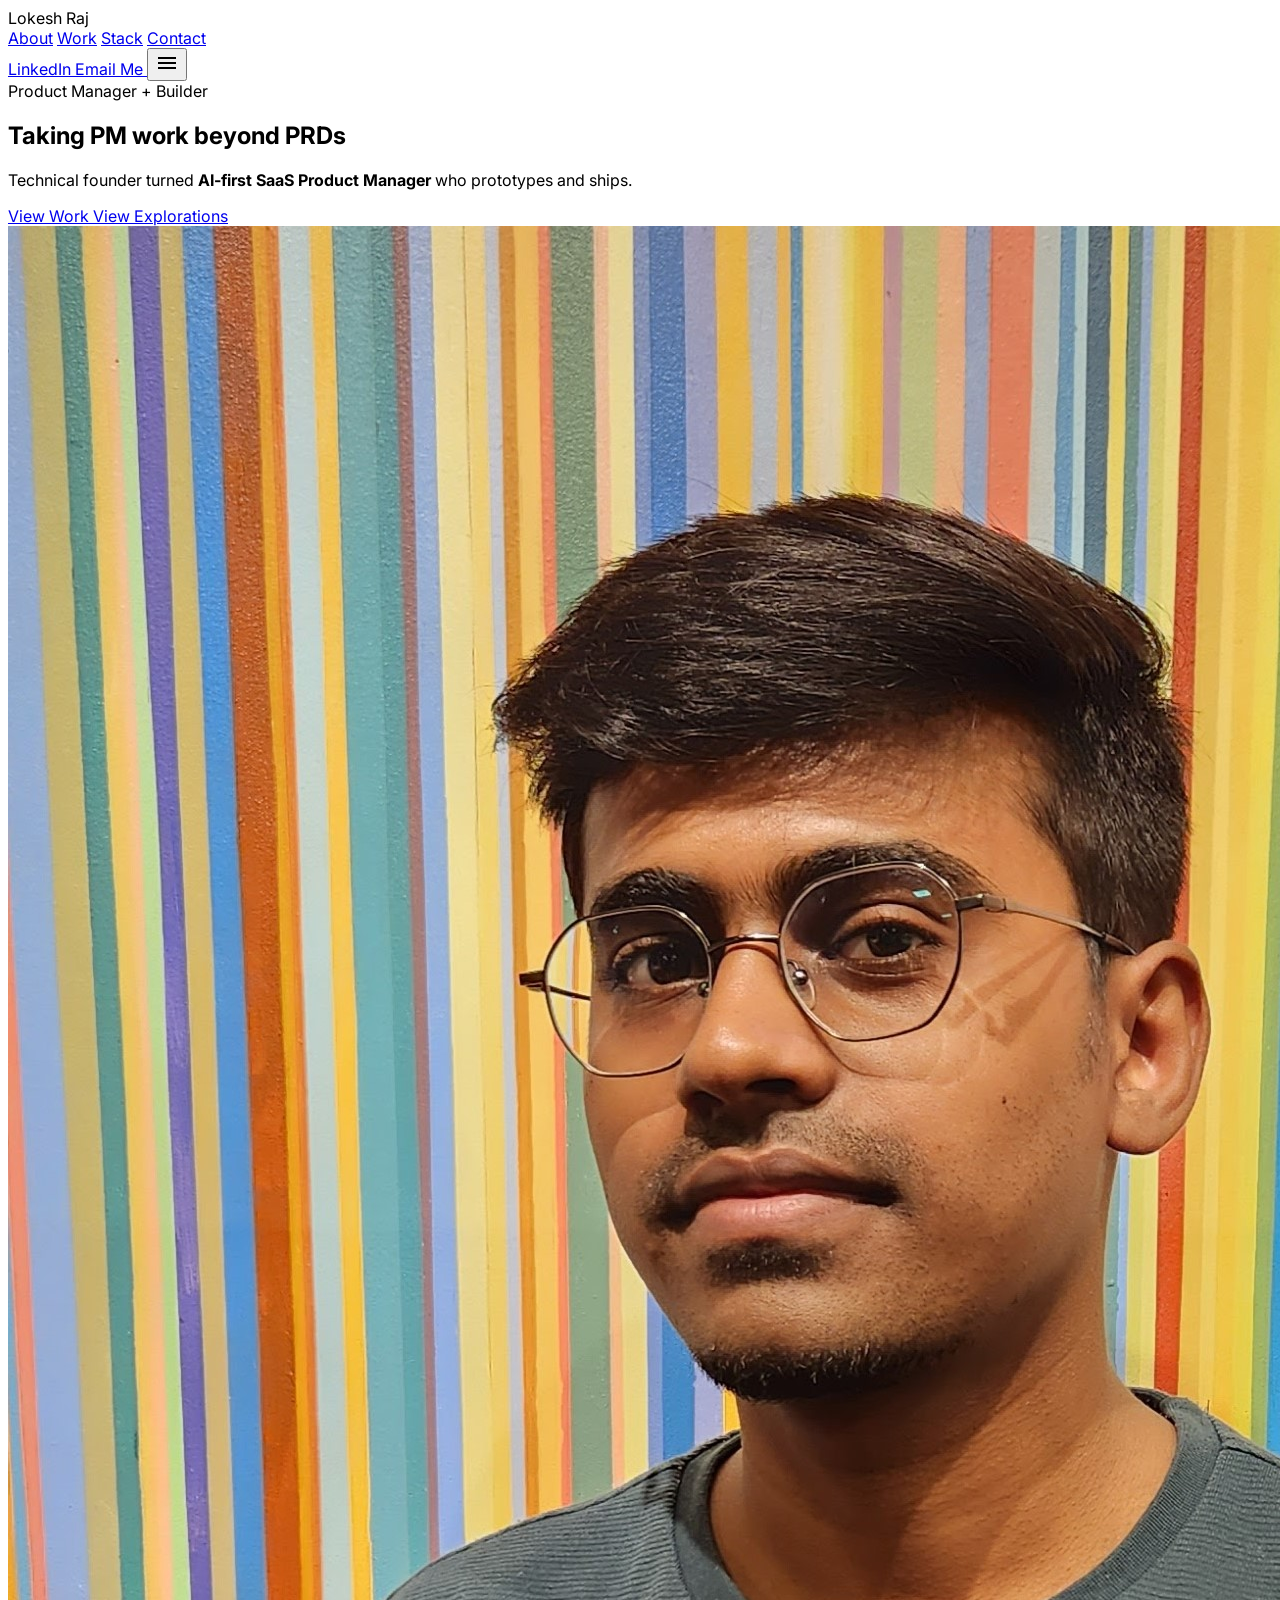
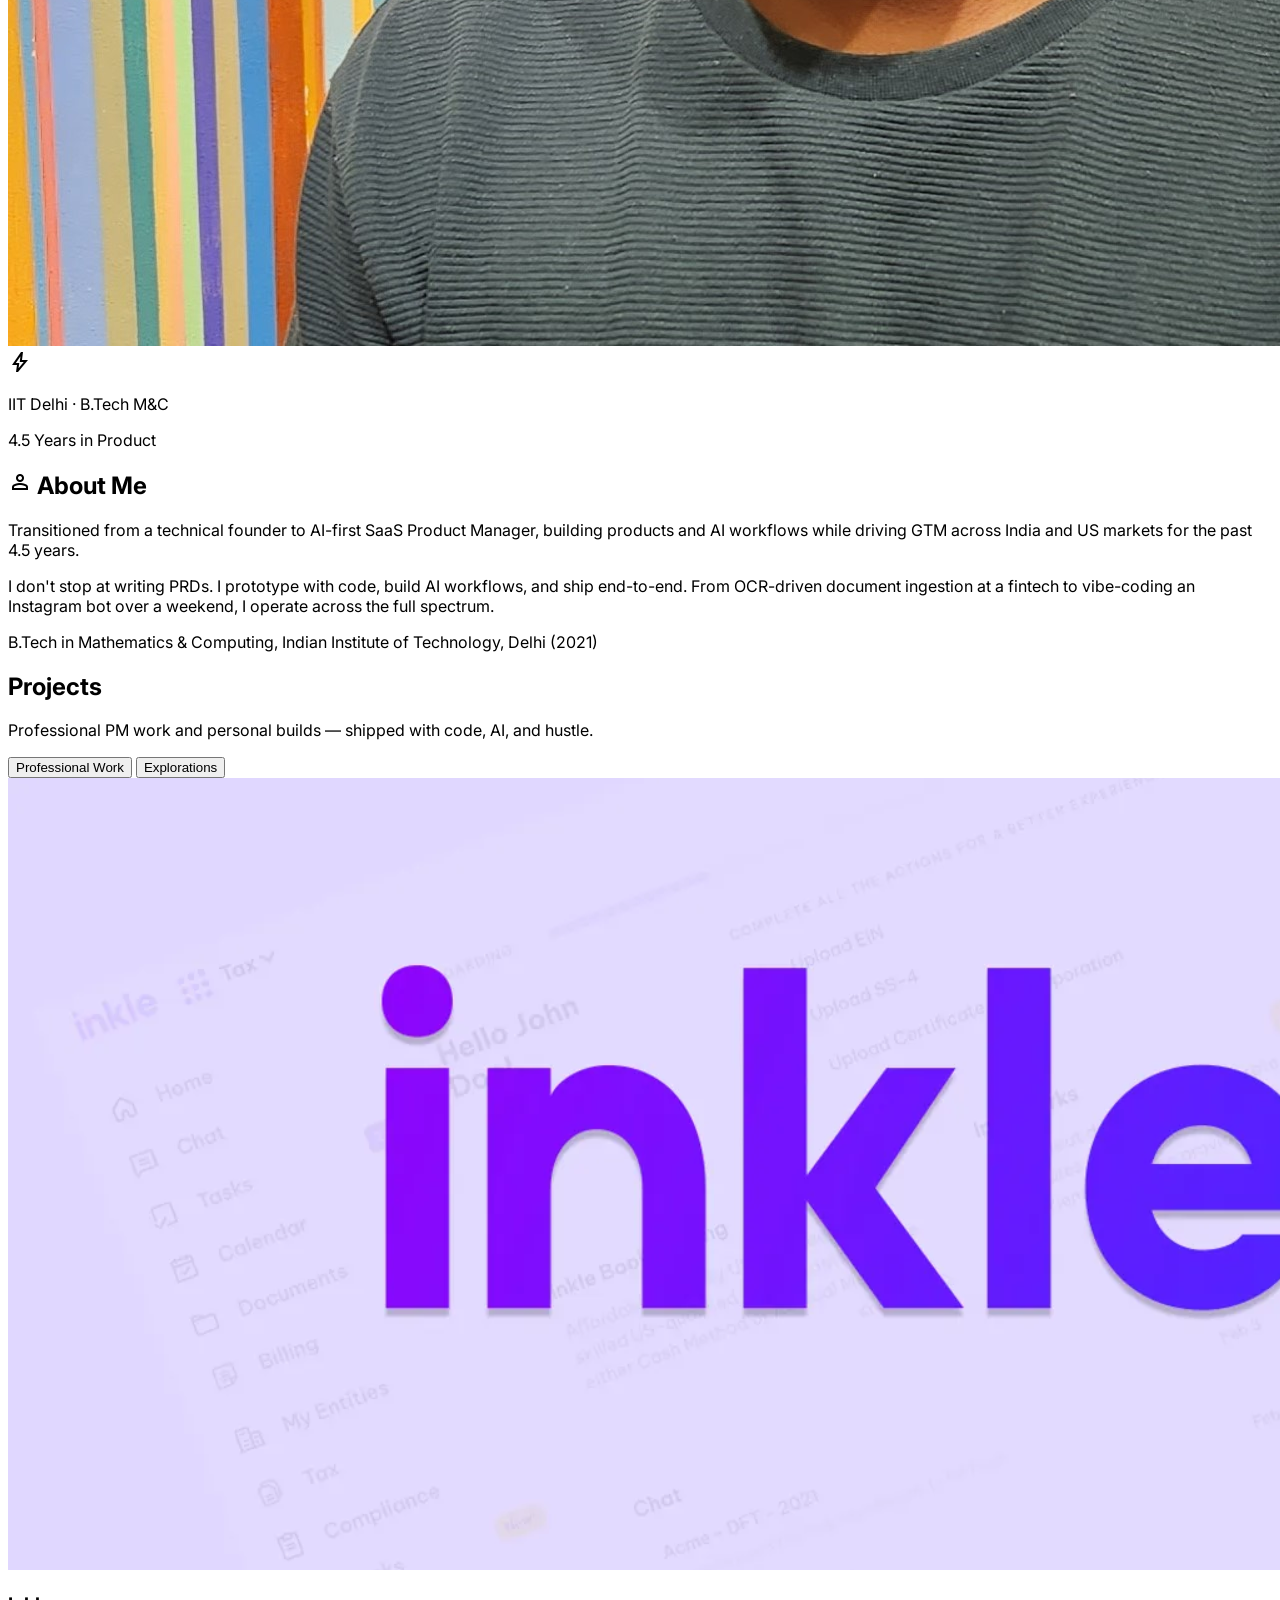
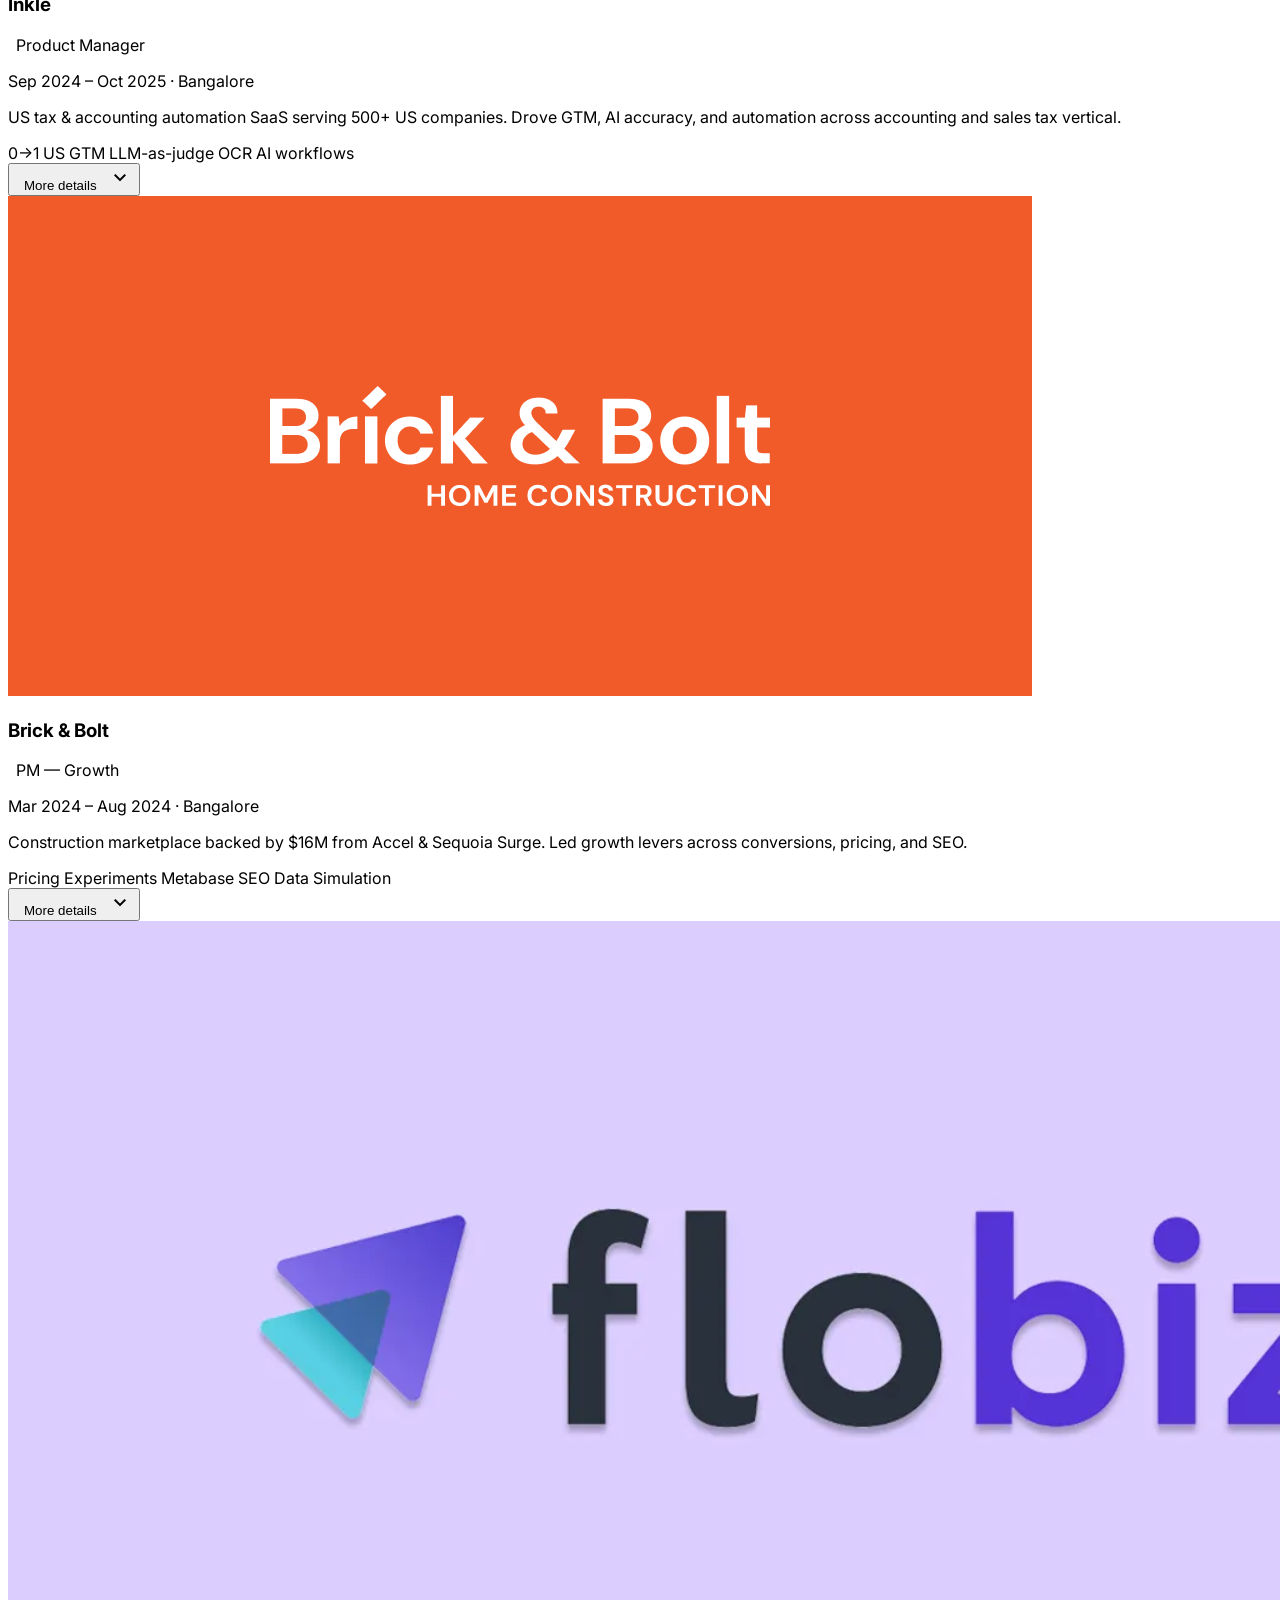
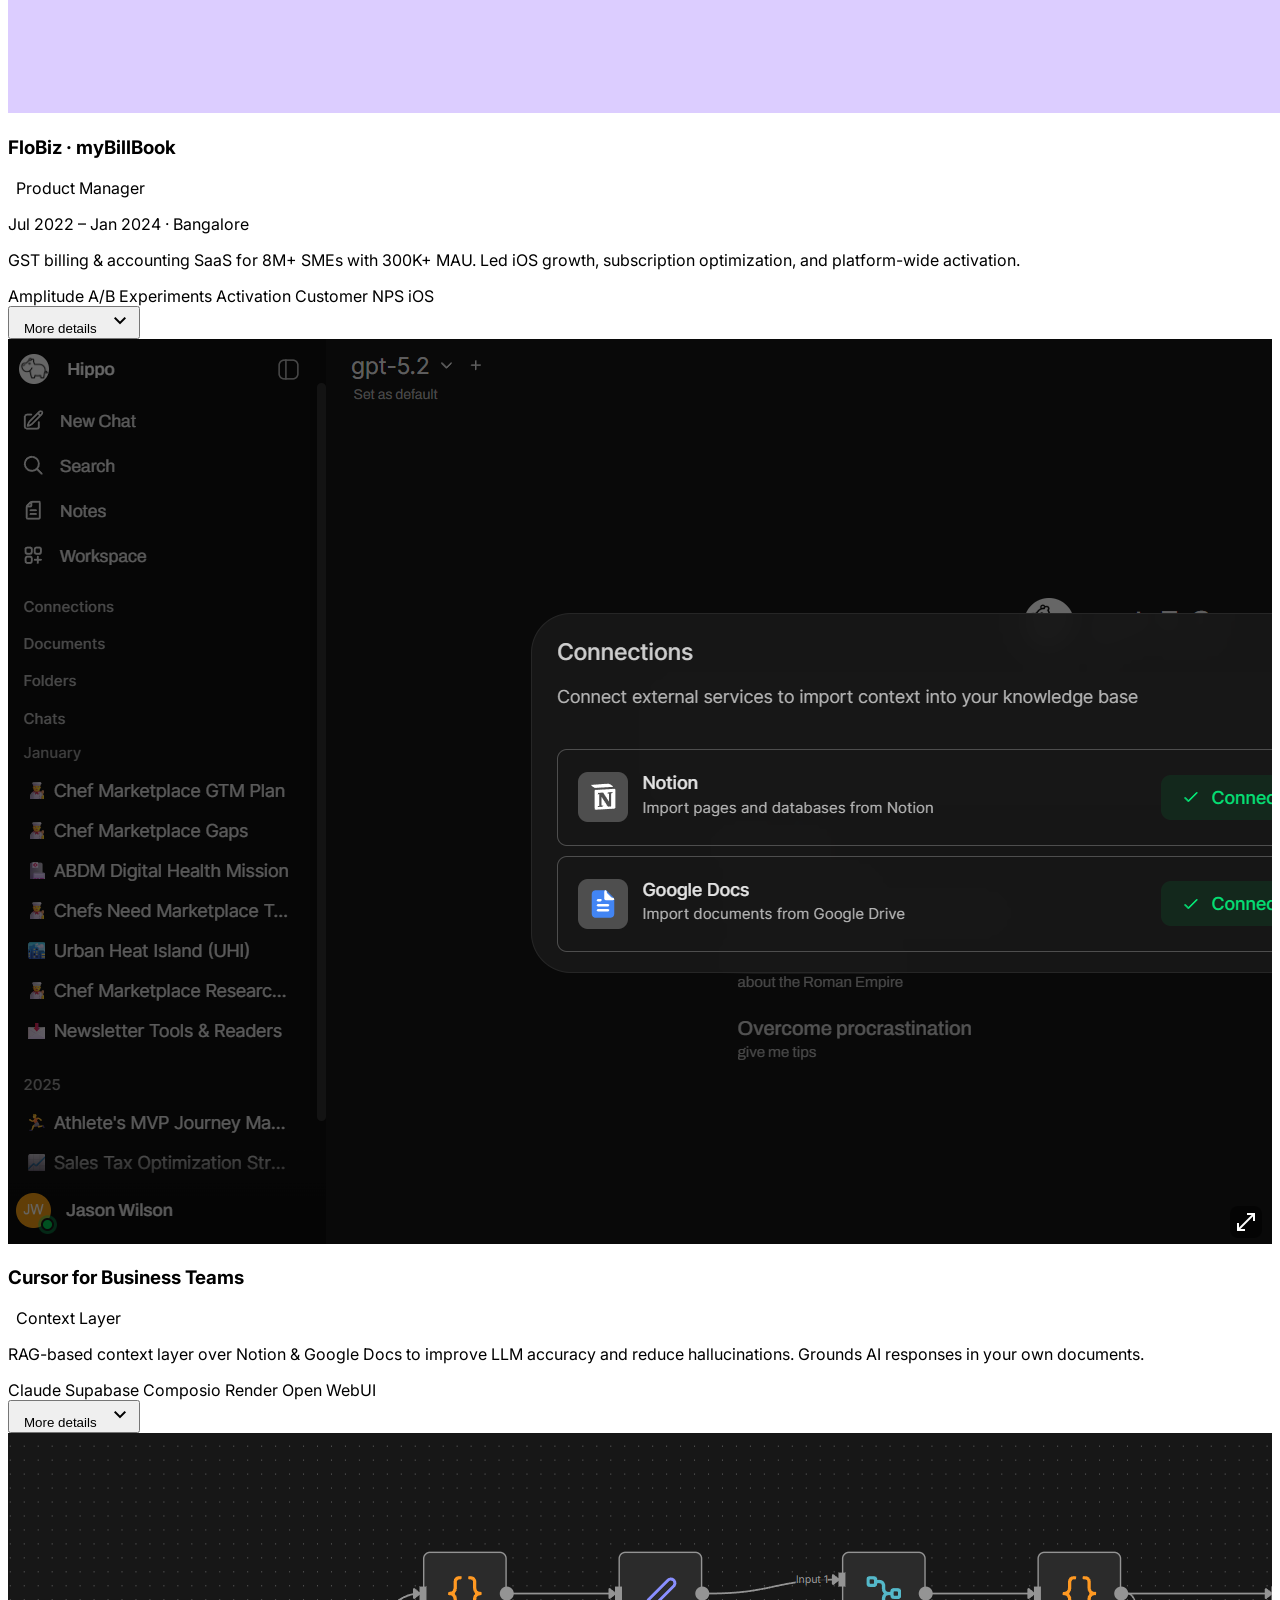
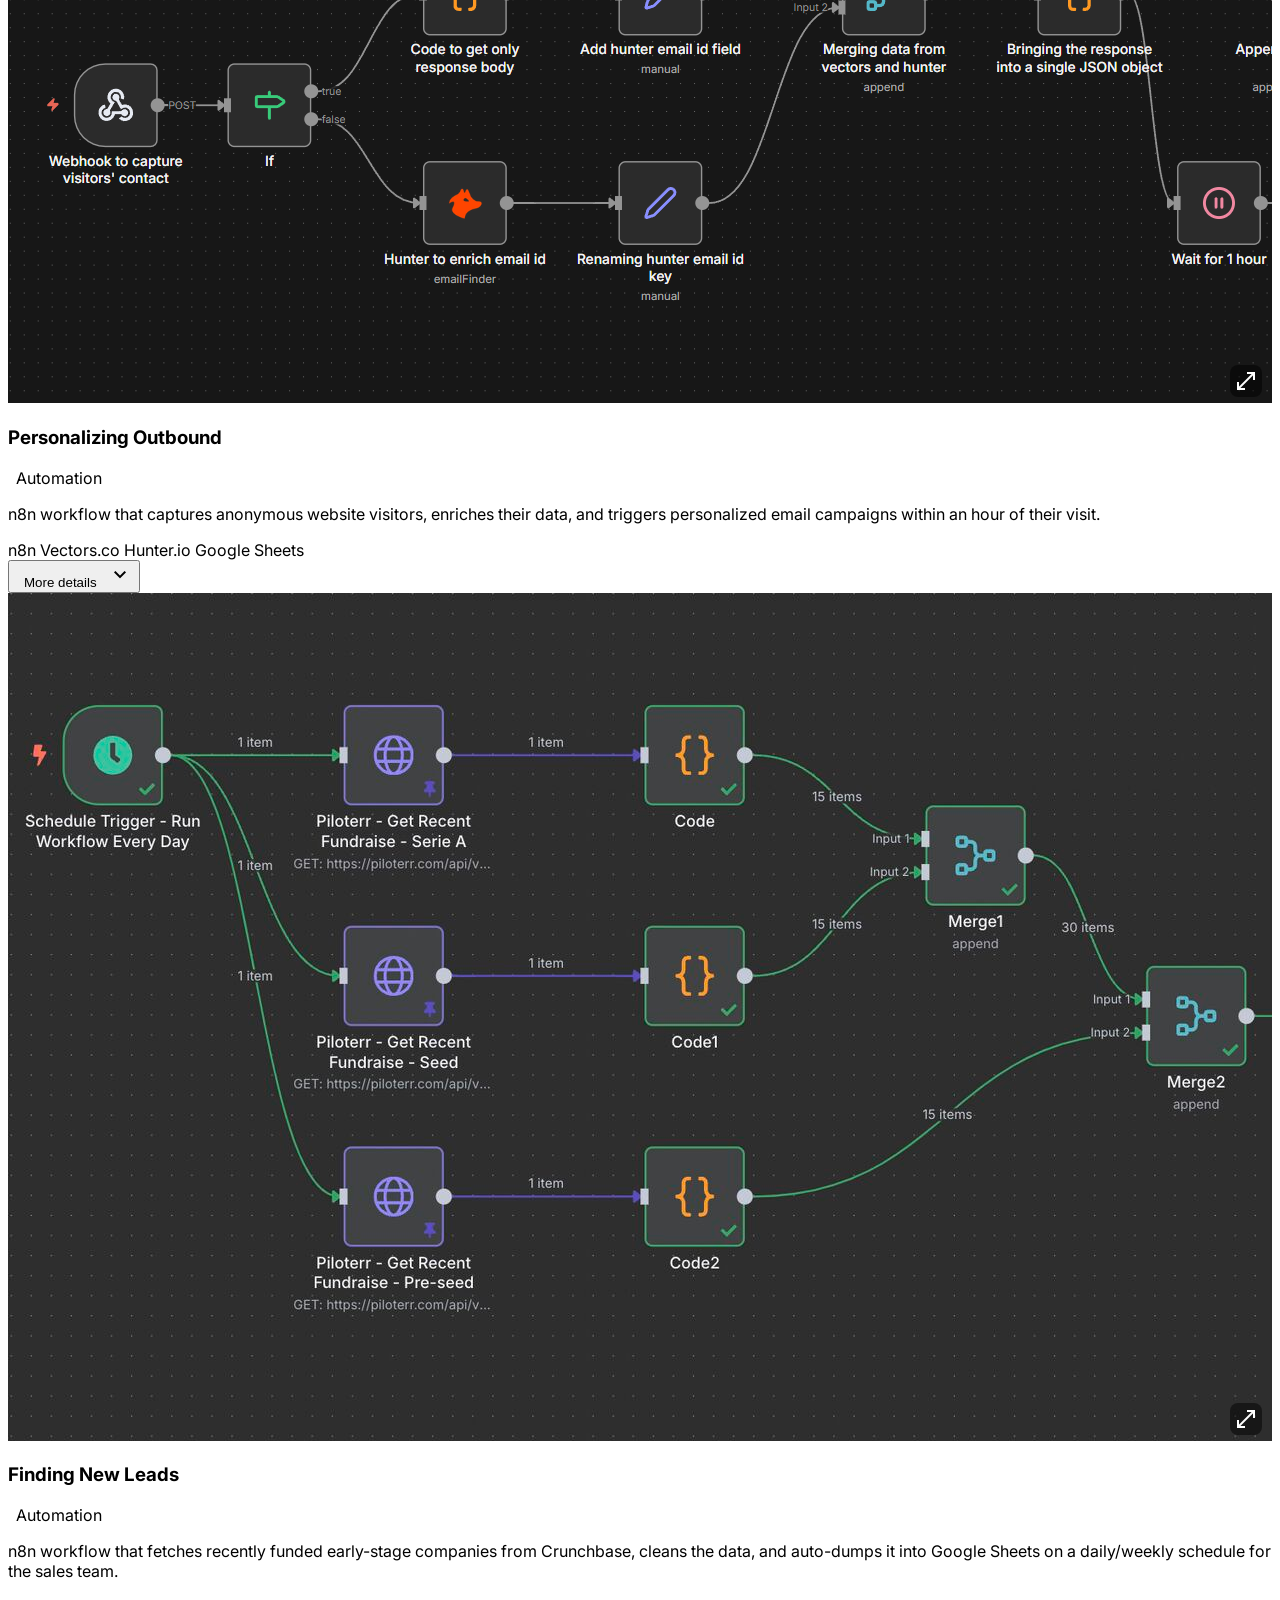
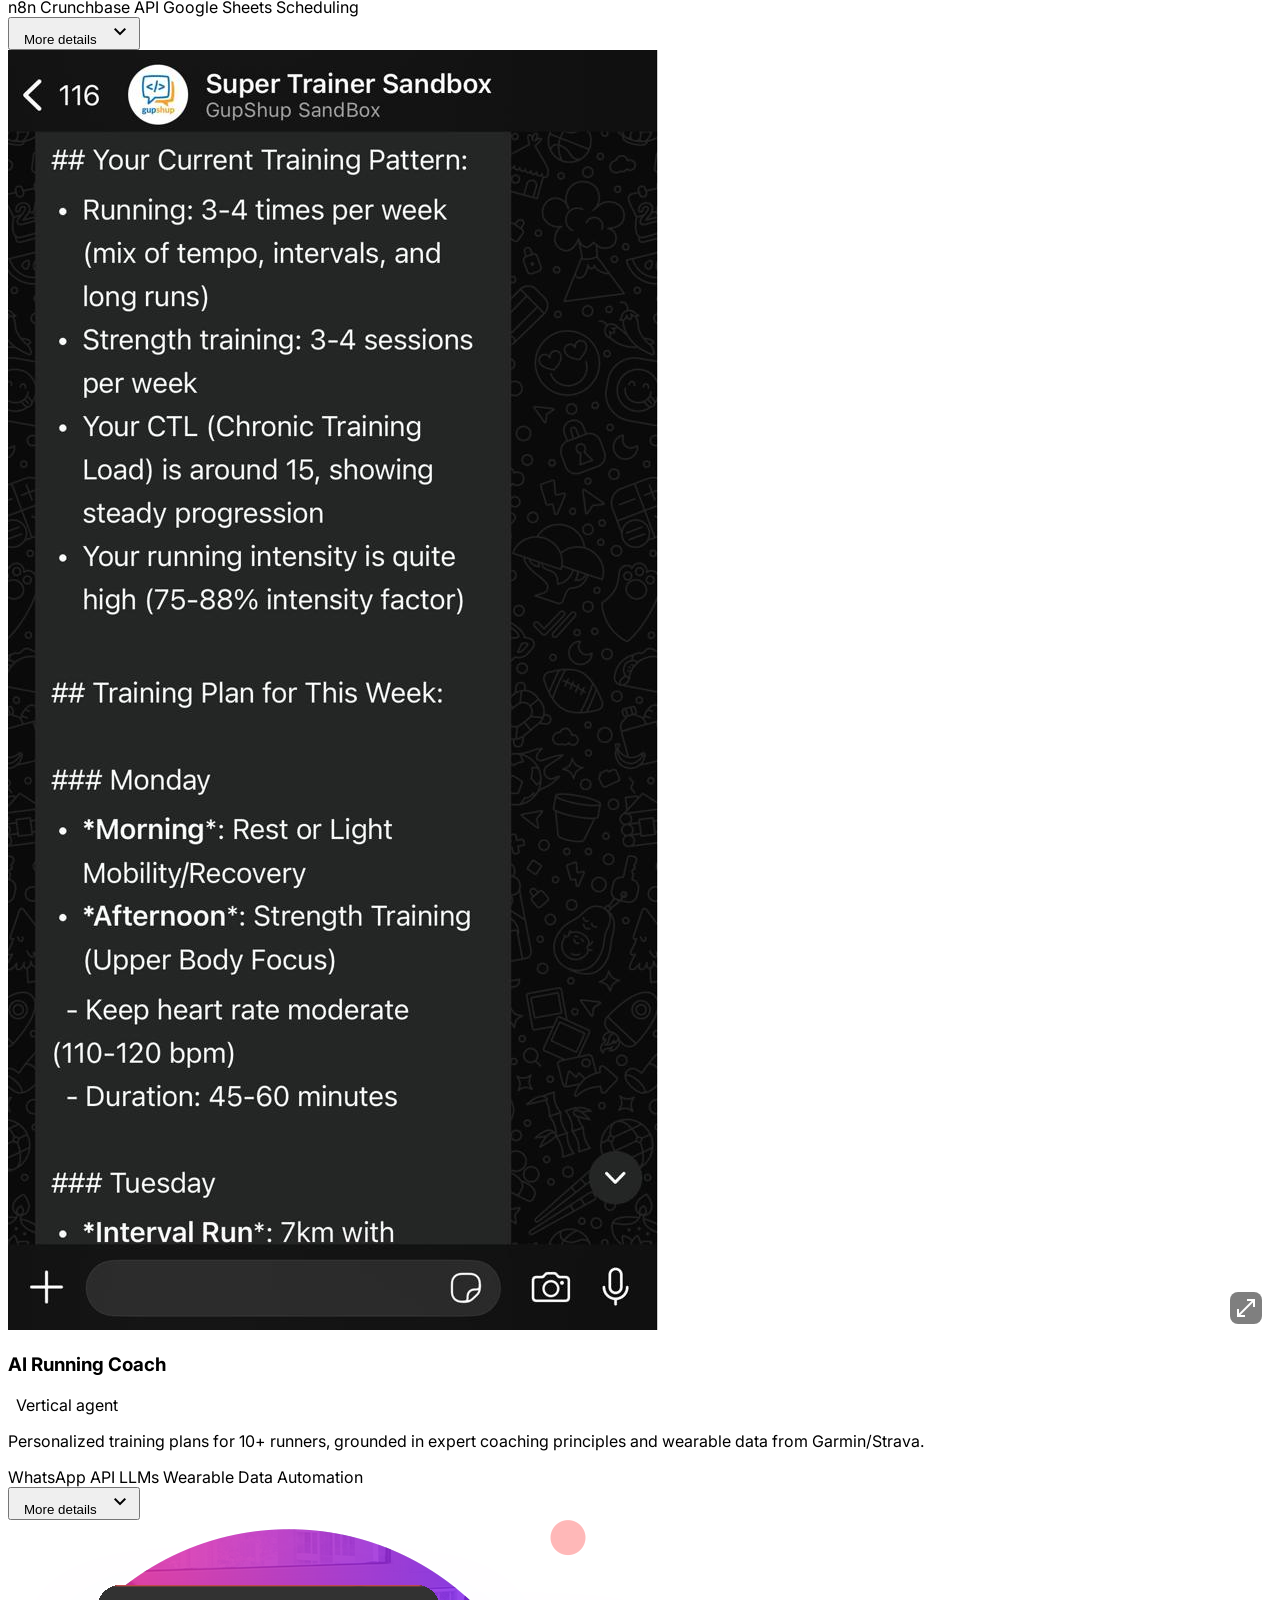
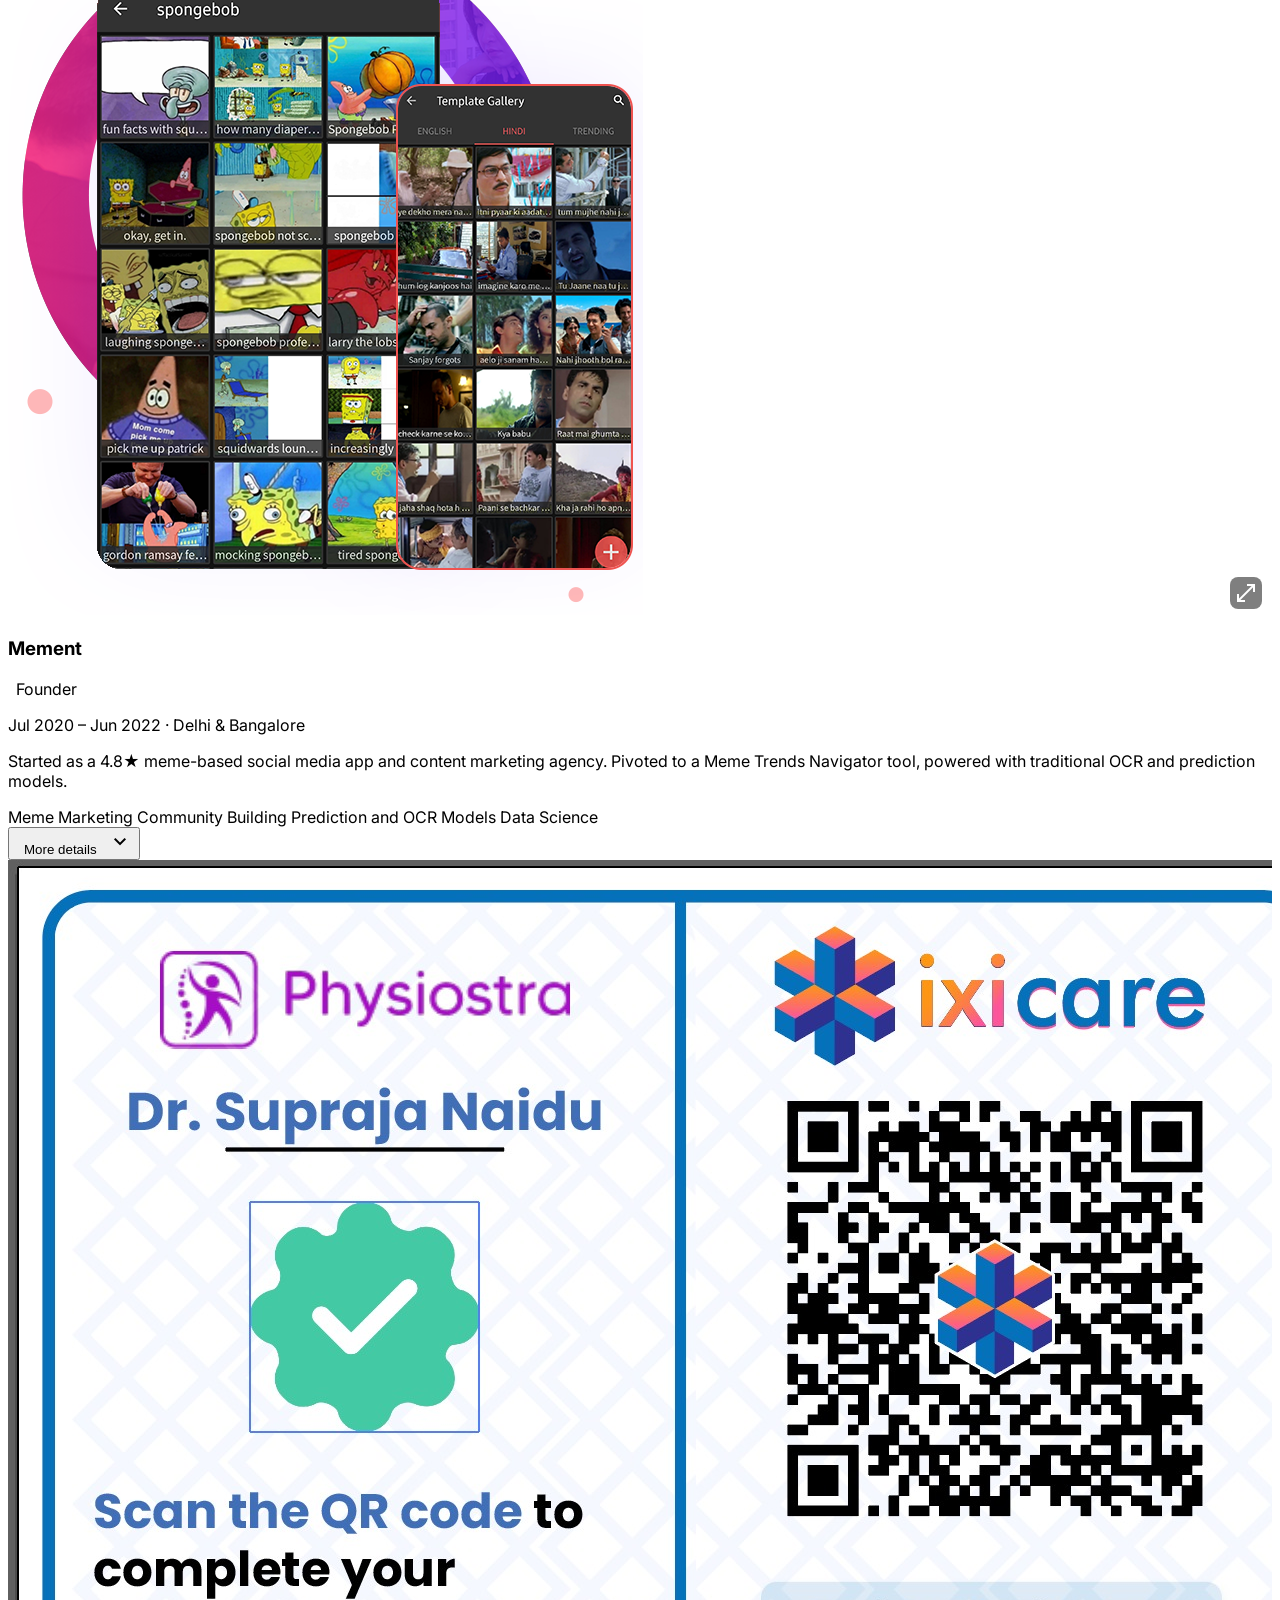
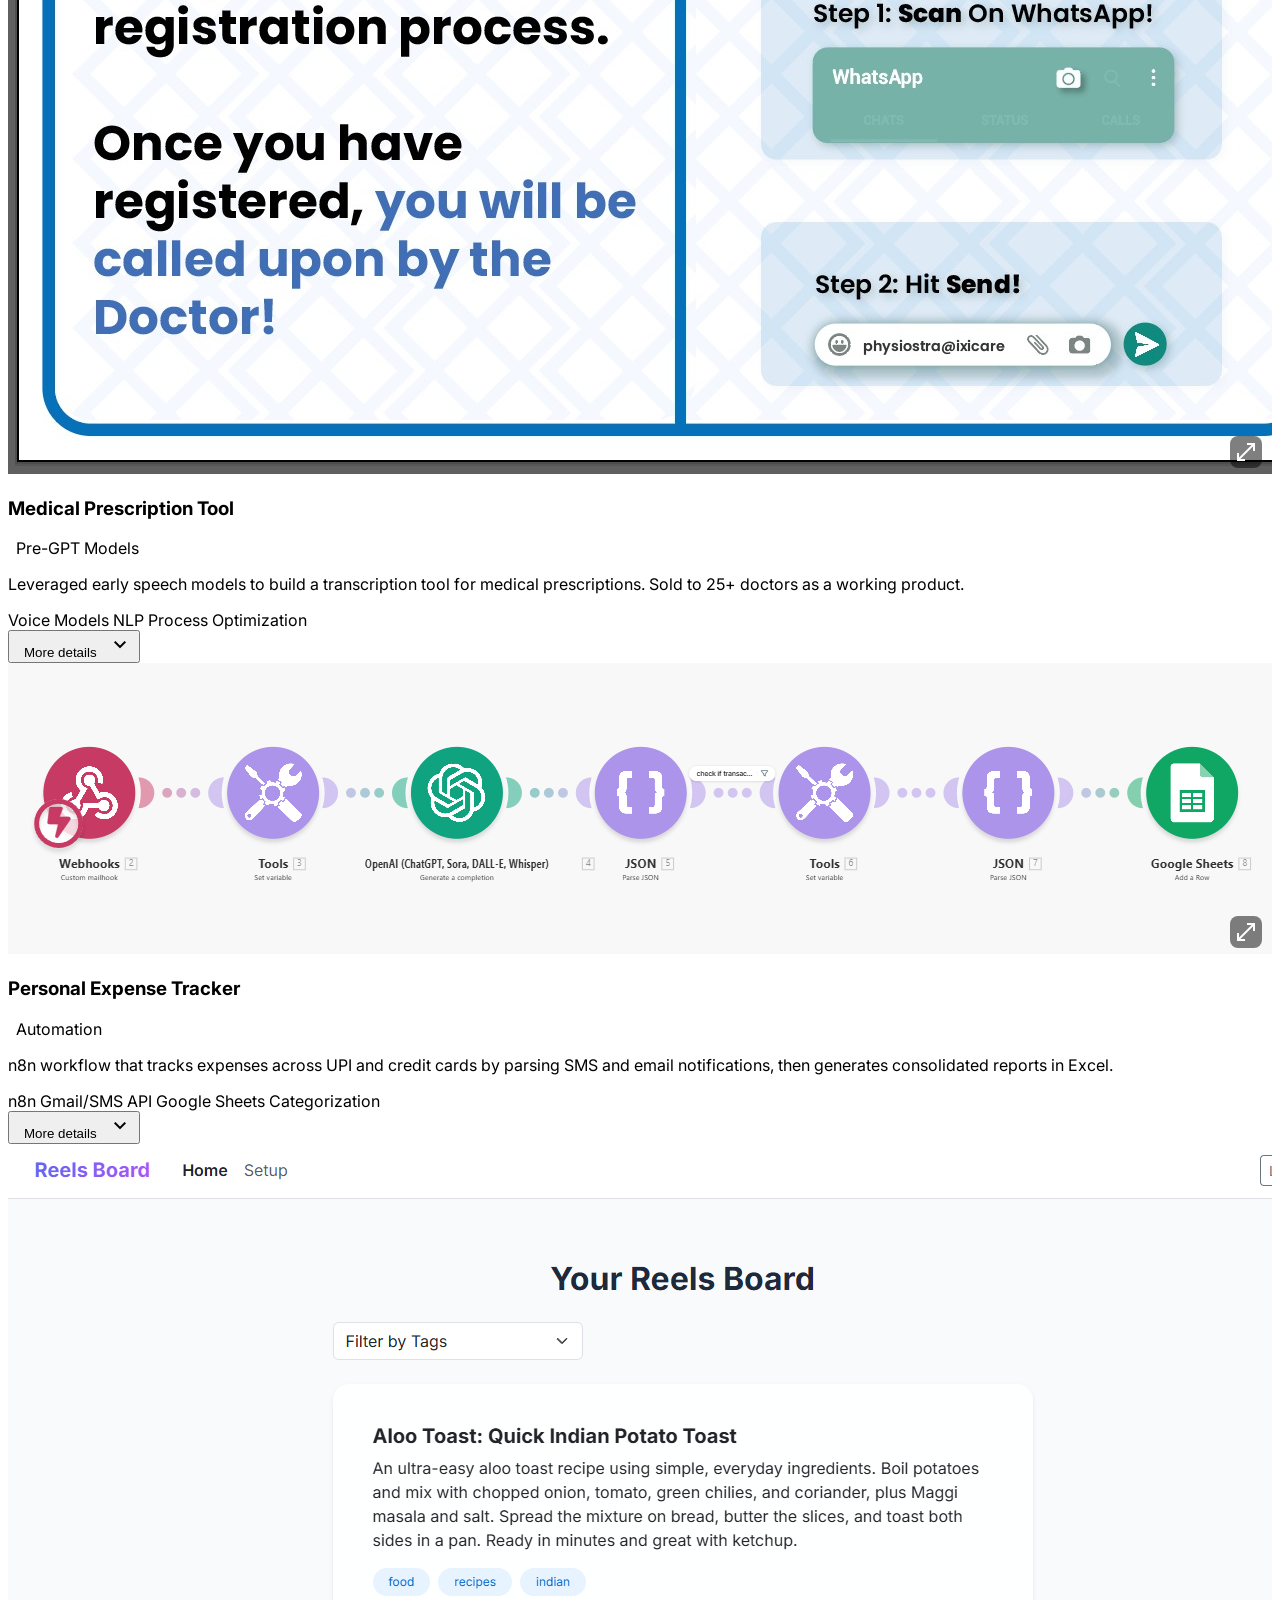
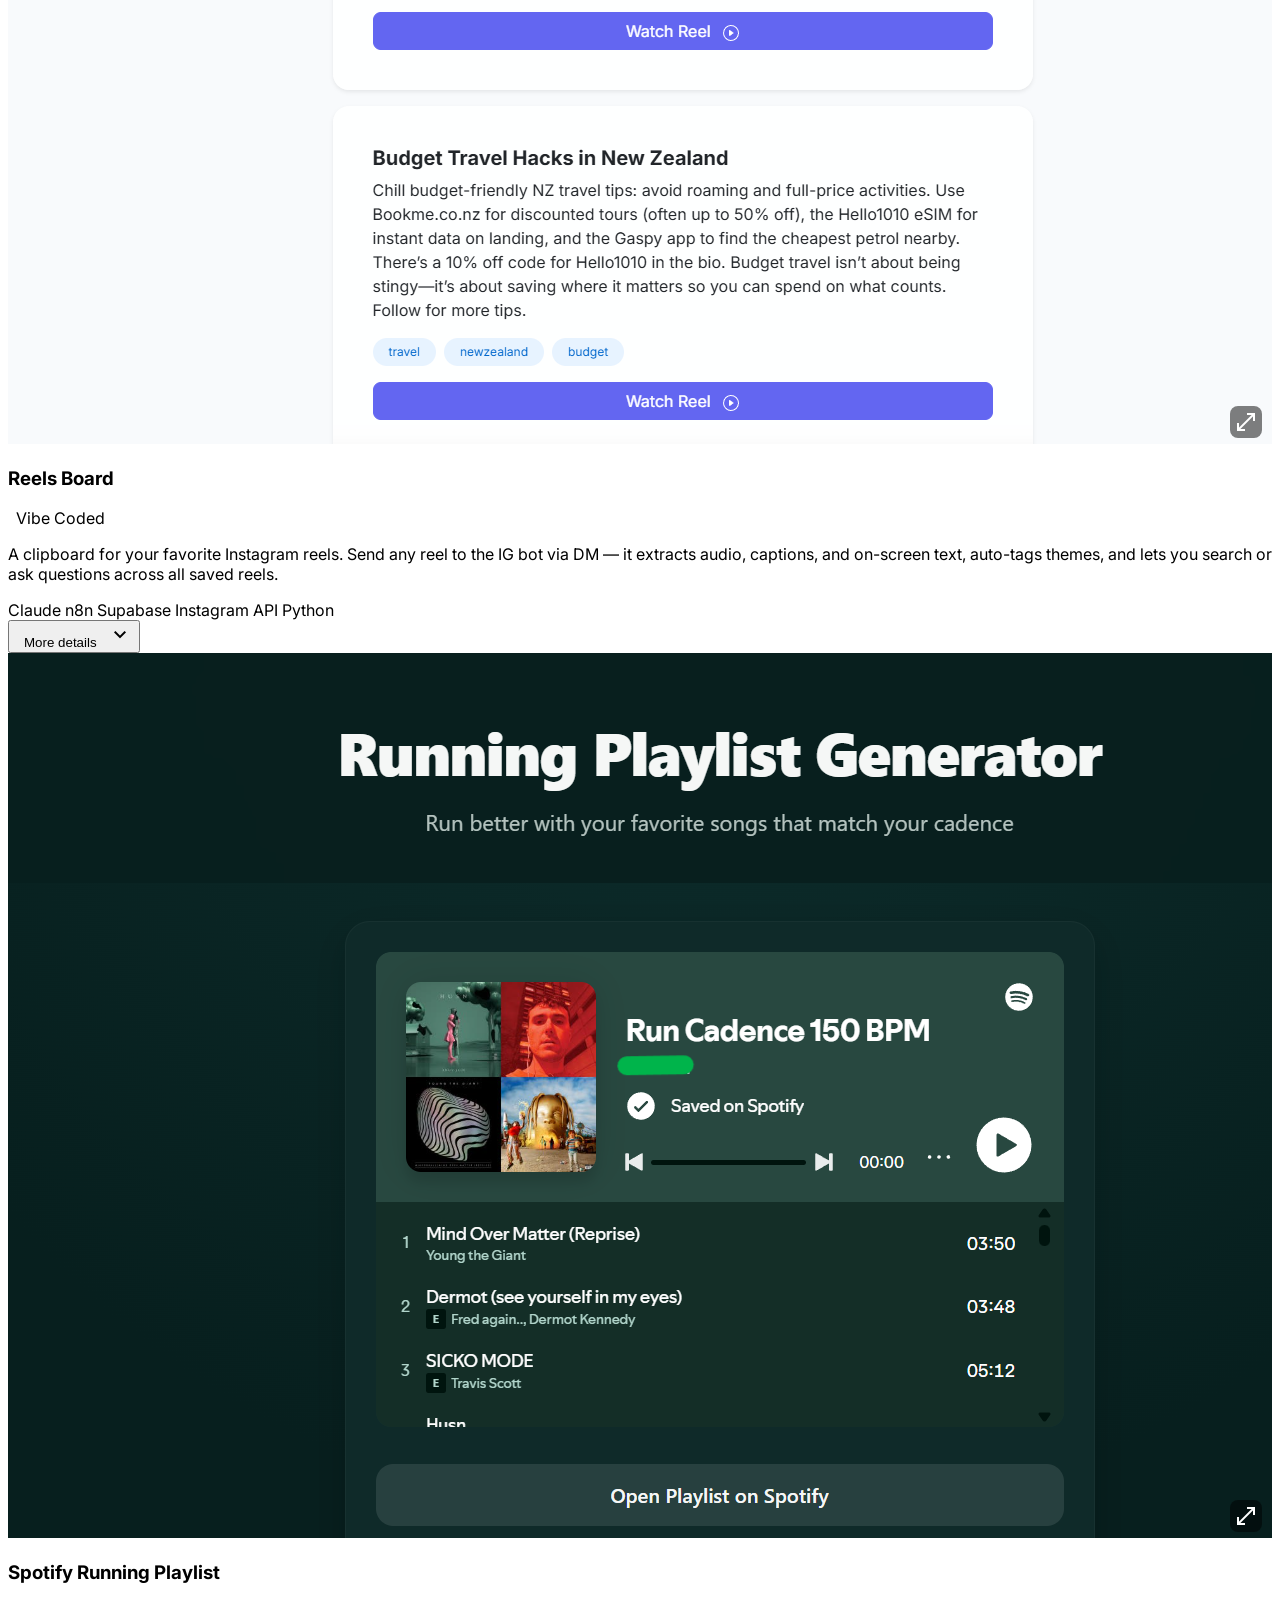
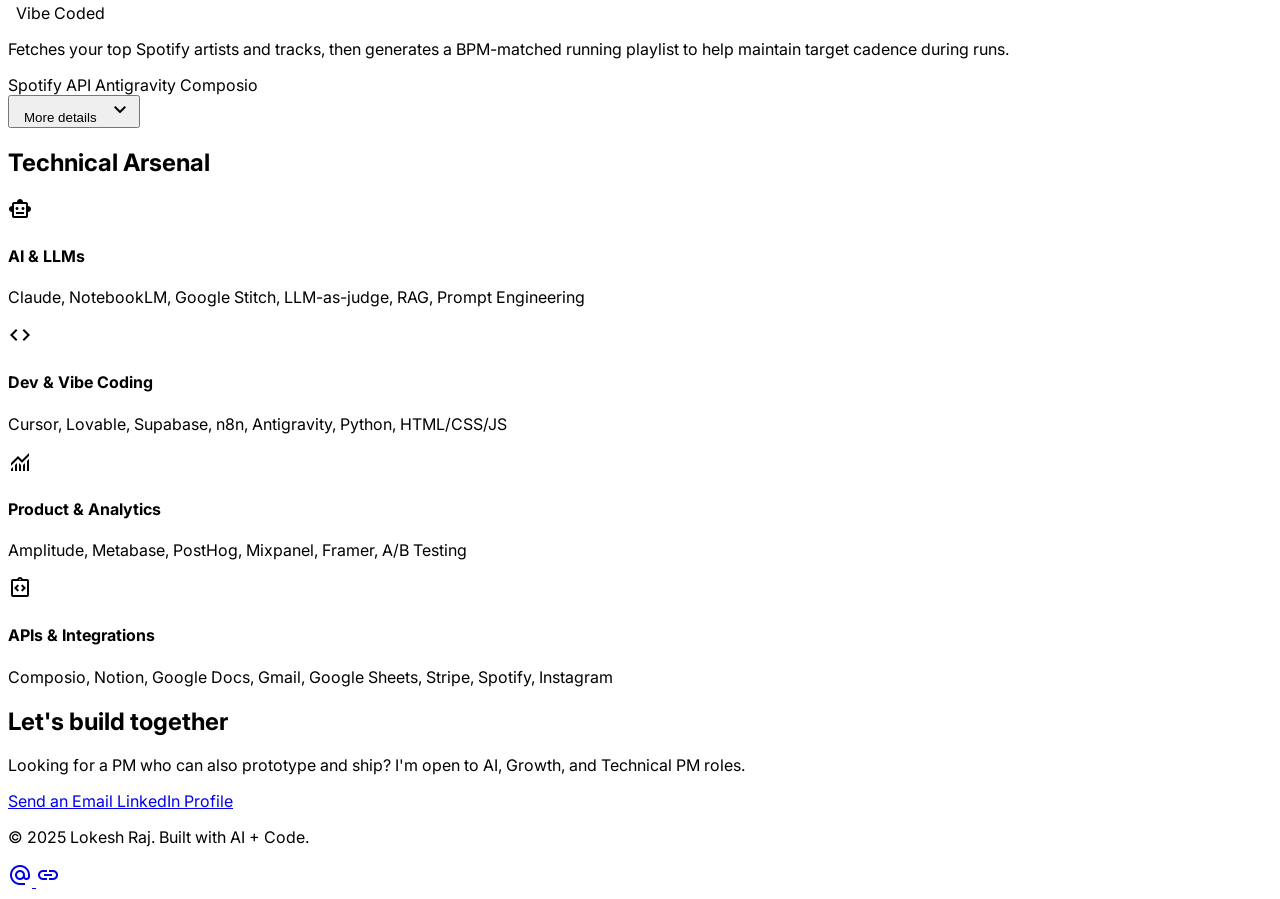
==== commit 711cafa2: "improved mobile responsiveness" ====
--- a/index.html
+++ b/index.html
@@ -5,6 +5,8 @@
     <meta charset="utf-8" />
     <meta content="width=device-width, initial-scale=1.0" name="viewport" />
     <title>Lokesh Raj | Product Manager + Builder</title>
+    <link rel="icon"
+        href="data:image/svg+xml,<svg xmlns='http://www.w3.org/2000/svg' viewBox='0 0 100 100'><text y='.9em' font-size='90'>⚡</text></svg>">
     <meta name="description"
         content="Portfolio of Lokesh Raj — AI-first Product Manager who codes. Building SaaS products and AI workflows across fintech, billing, and growth." />
     <script src="https://cdn.tailwindcss.com?plugins=forms,container-queries"></script>
@@ -228,6 +230,24 @@
 
         .mobile-menu.open {
             max-height: 200px;
+        }
+
+        /* Fix tag badge alignment on mobile */
+        .project-card .flex.justify-between>span {
+            flex-shrink: 0;
+            margin-left: 0.5rem;
+            text-align: right;
+        }
+
+        @media (max-width: 767px) {
+            .project-card .flex.justify-between {
+                flex-wrap: wrap;
+            }
+
+            .project-card .flex.justify-between>span {
+                margin-left: 0;
+                margin-top: 0.25rem;
+            }
         }
     </style>
 </head>
@@ -609,7 +629,7 @@
                     </div>
                     <div class="p-8 flex flex-col flex-1">
                         <div class="flex justify-between items-start mb-3">
-                            <h3 class="text-xl font-bold text-slate-900">Personalized Reachout to Website Visitors</h3>
+                            <h3 class="text-xl font-bold text-slate-900">Personalizing Outbound</h3>
                             <span
                                 class="px-2 py-1 bg-amber-50 text-amber-600 text-[10px] font-bold uppercase rounded tracking-wider">Automation</span>
                         </div>
@@ -661,7 +681,7 @@
                     </div>
                     <div class="p-8 flex flex-col flex-1">
                         <div class="flex justify-between items-start mb-3">
-                            <h3 class="text-xl font-bold text-slate-900">Finding Leads from Recently Funded Companies
+                            <h3 class="text-xl font-bold text-slate-900">Finding New Leads
                             </h3>
                             <span
                                 class="px-2 py-1 bg-amber-50 text-amber-600 text-[10px] font-bold uppercase rounded tracking-wider">Automation</span>
@@ -1055,9 +1075,9 @@
         <!-- CTA / Contact -->
         <section class="bg-primary rounded-3xl p-12 text-center text-white relative overflow-hidden" id="contact">
             <div class="relative z-10">
-                <h2 class="text-3xl md:text-5xl font-black mb-6">Let's build something together</h2>
+                <h2 class="text-3xl md:text-5xl font-black mb-6">Let's build together</h2>
                 <p class="text-lg mb-10 max-w-xl mx-auto text-teal-50">
-                    Looking for a PM who can also prototype, code, and ship? I'm open to AI Product, Growth PM, and
+                    Looking for a PM who can also prototype and ship? I'm open to AI, Growth, and
                     Technical PM roles.
                 </p>
                 <div class="flex flex-wrap justify-center gap-4">
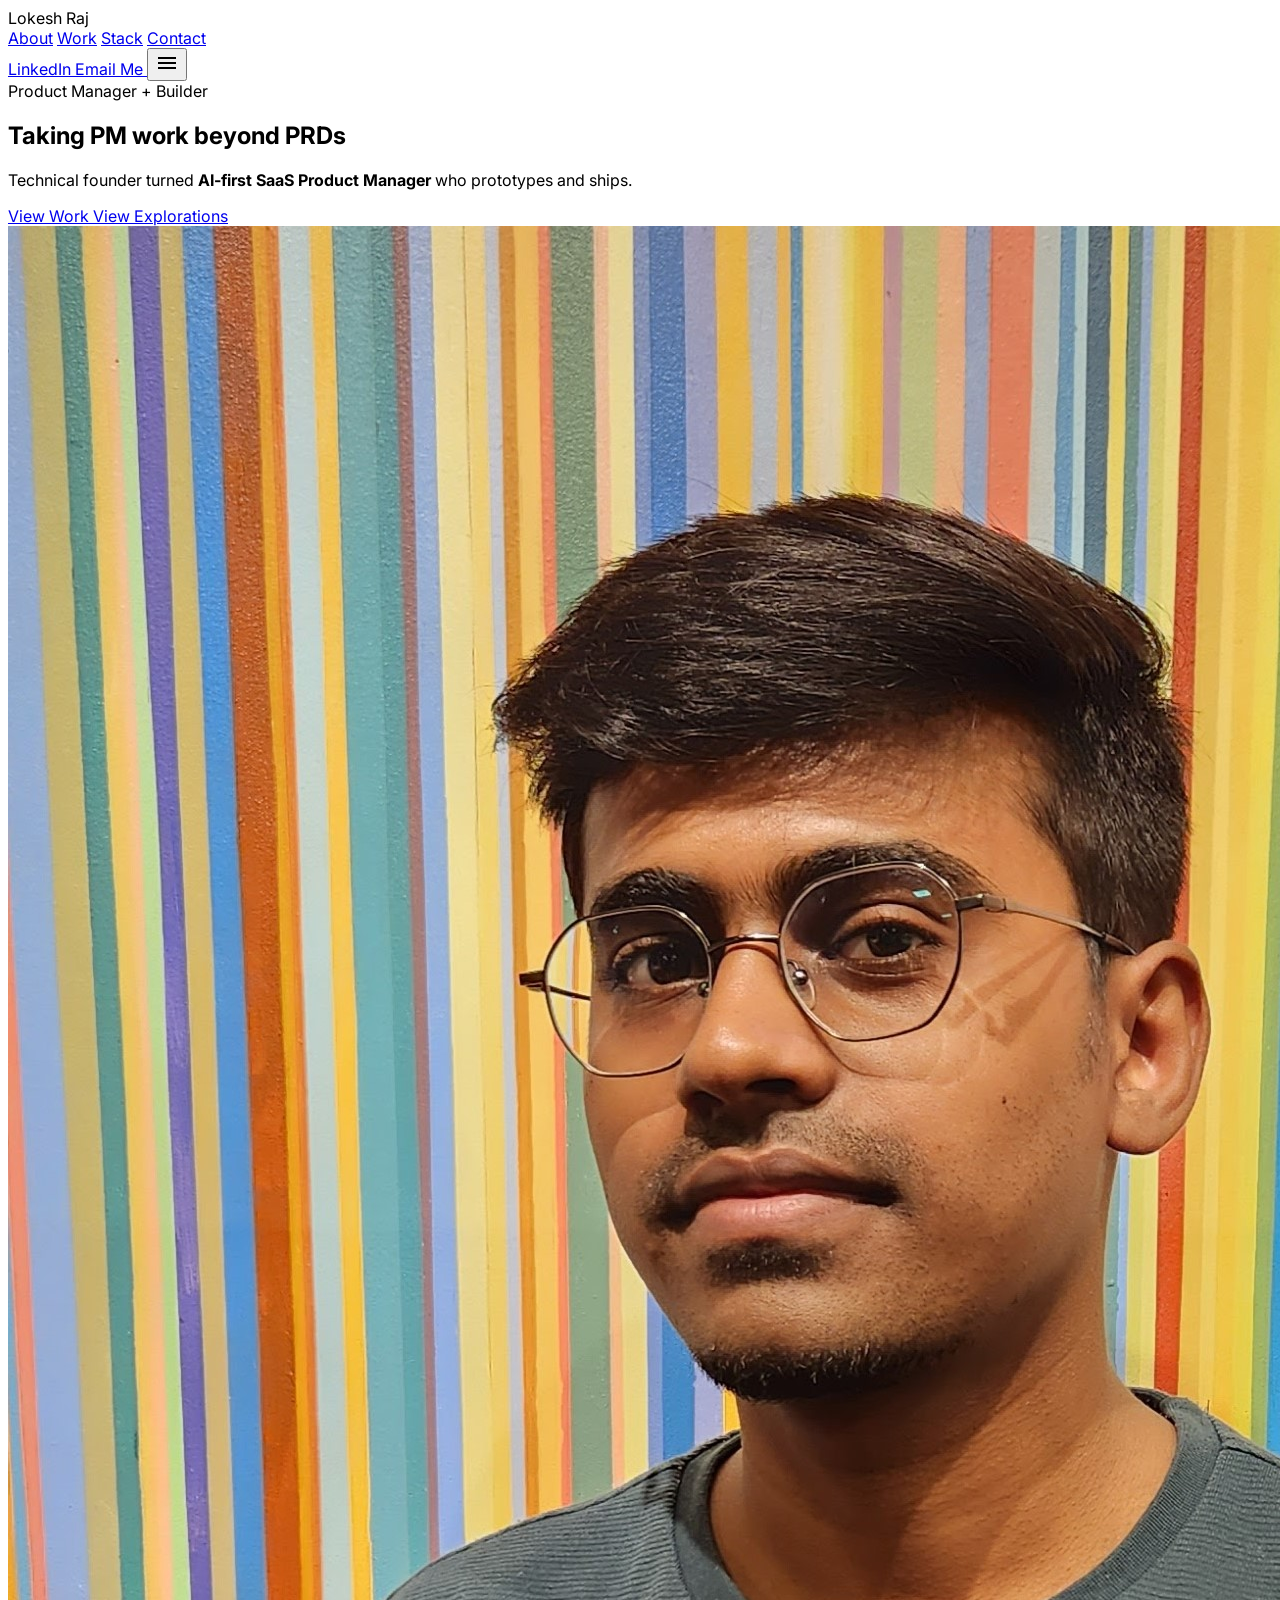
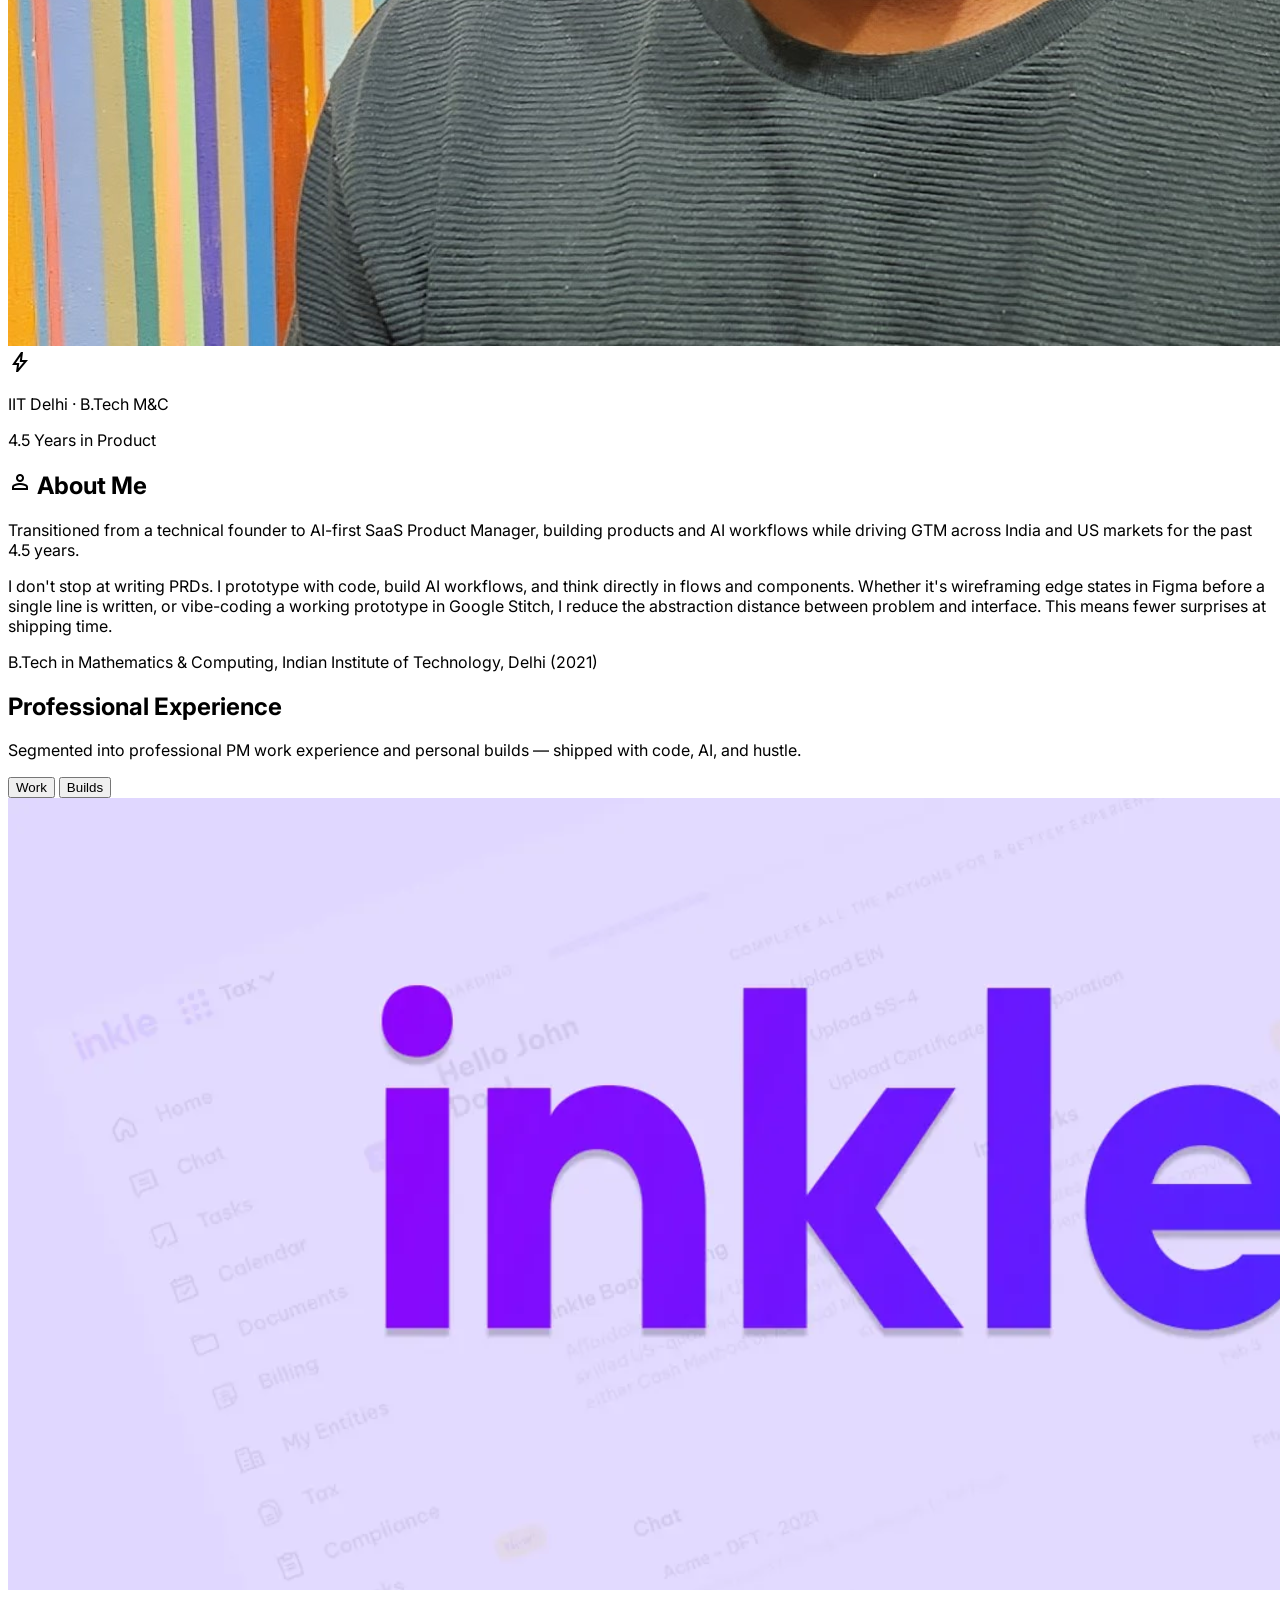
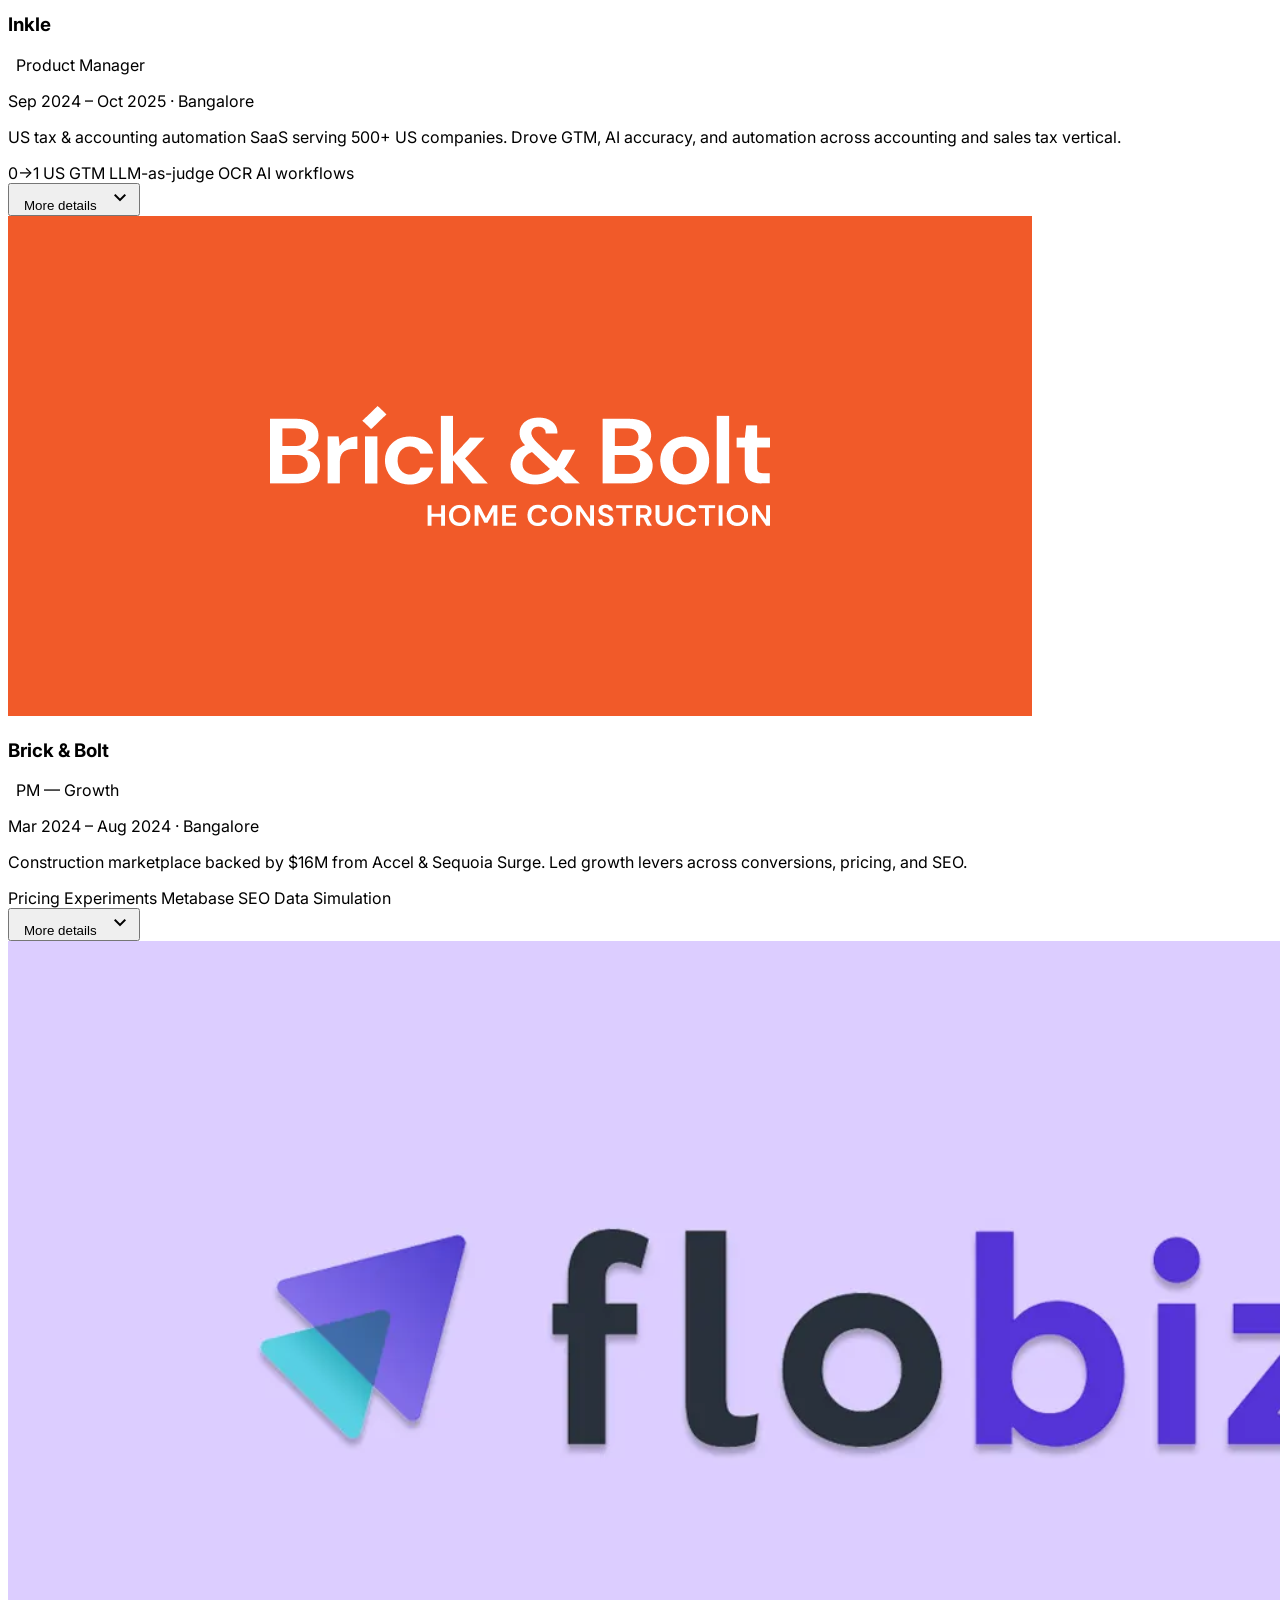
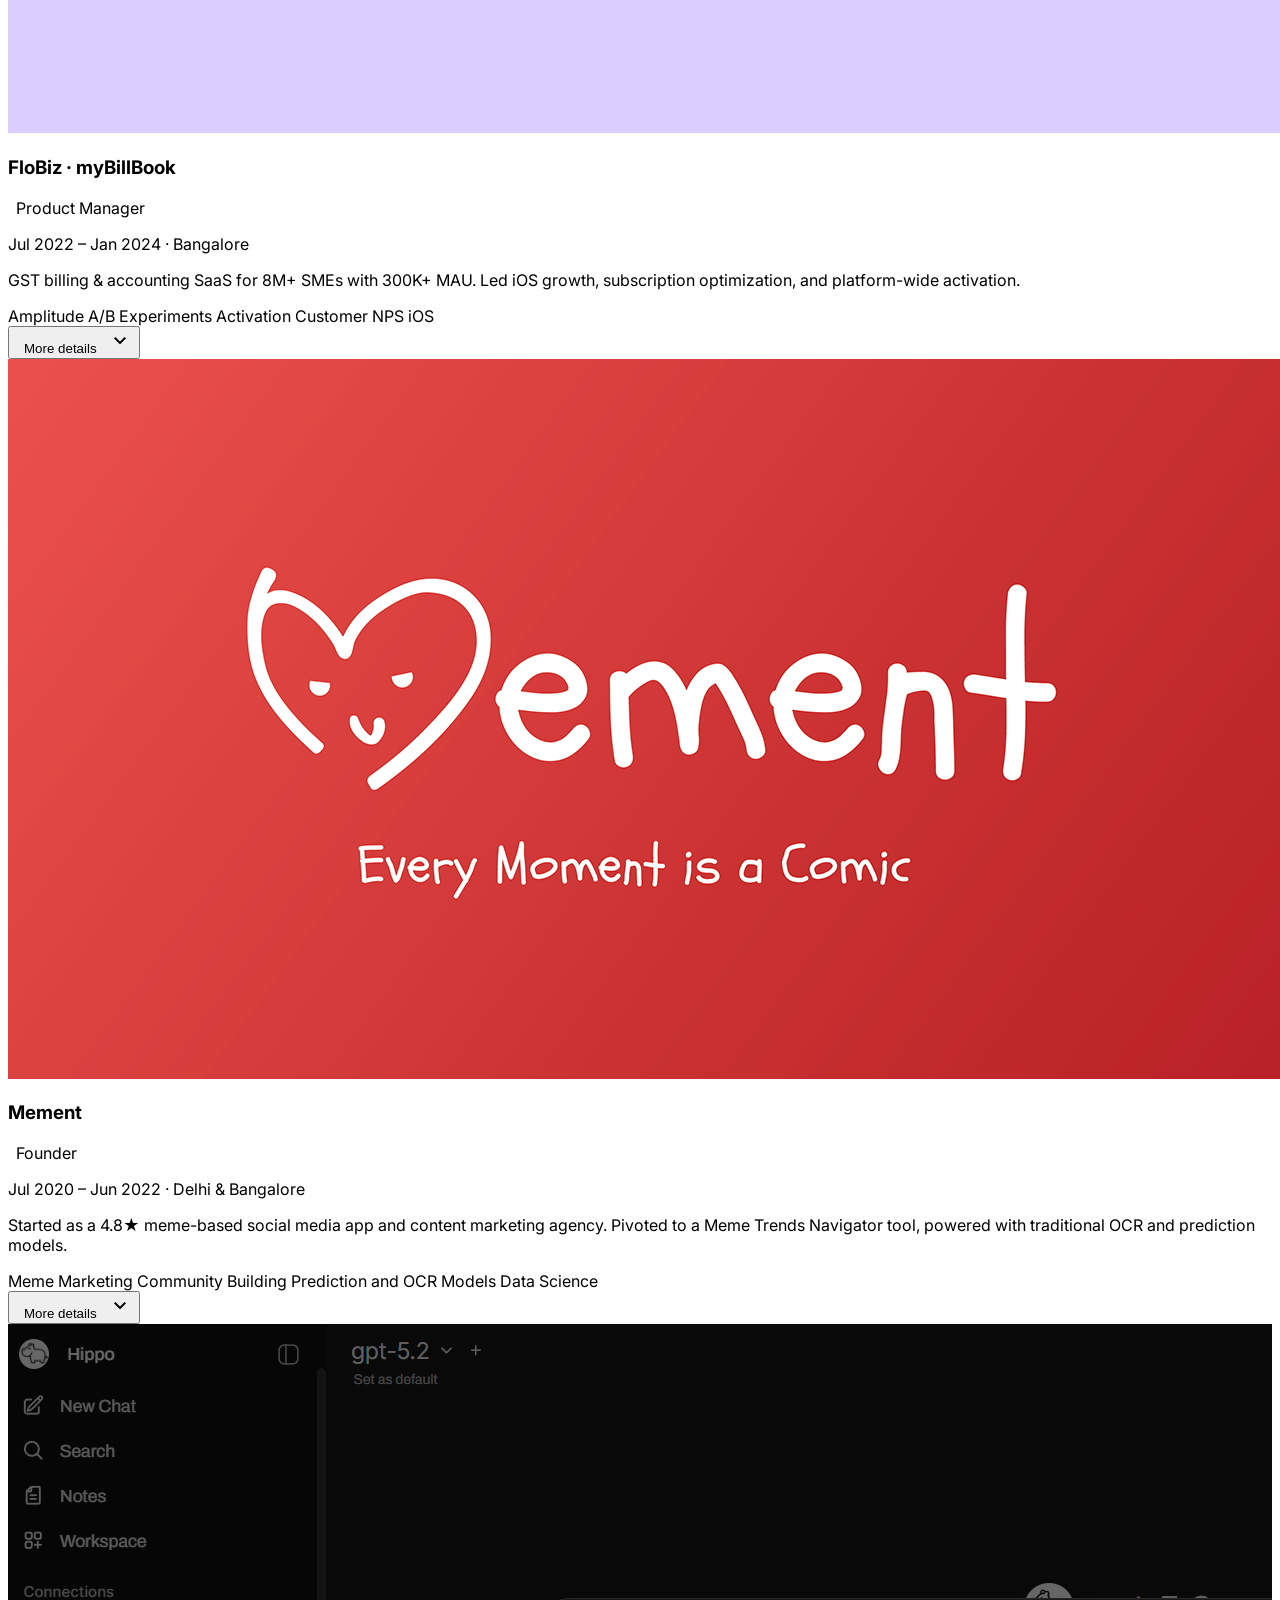
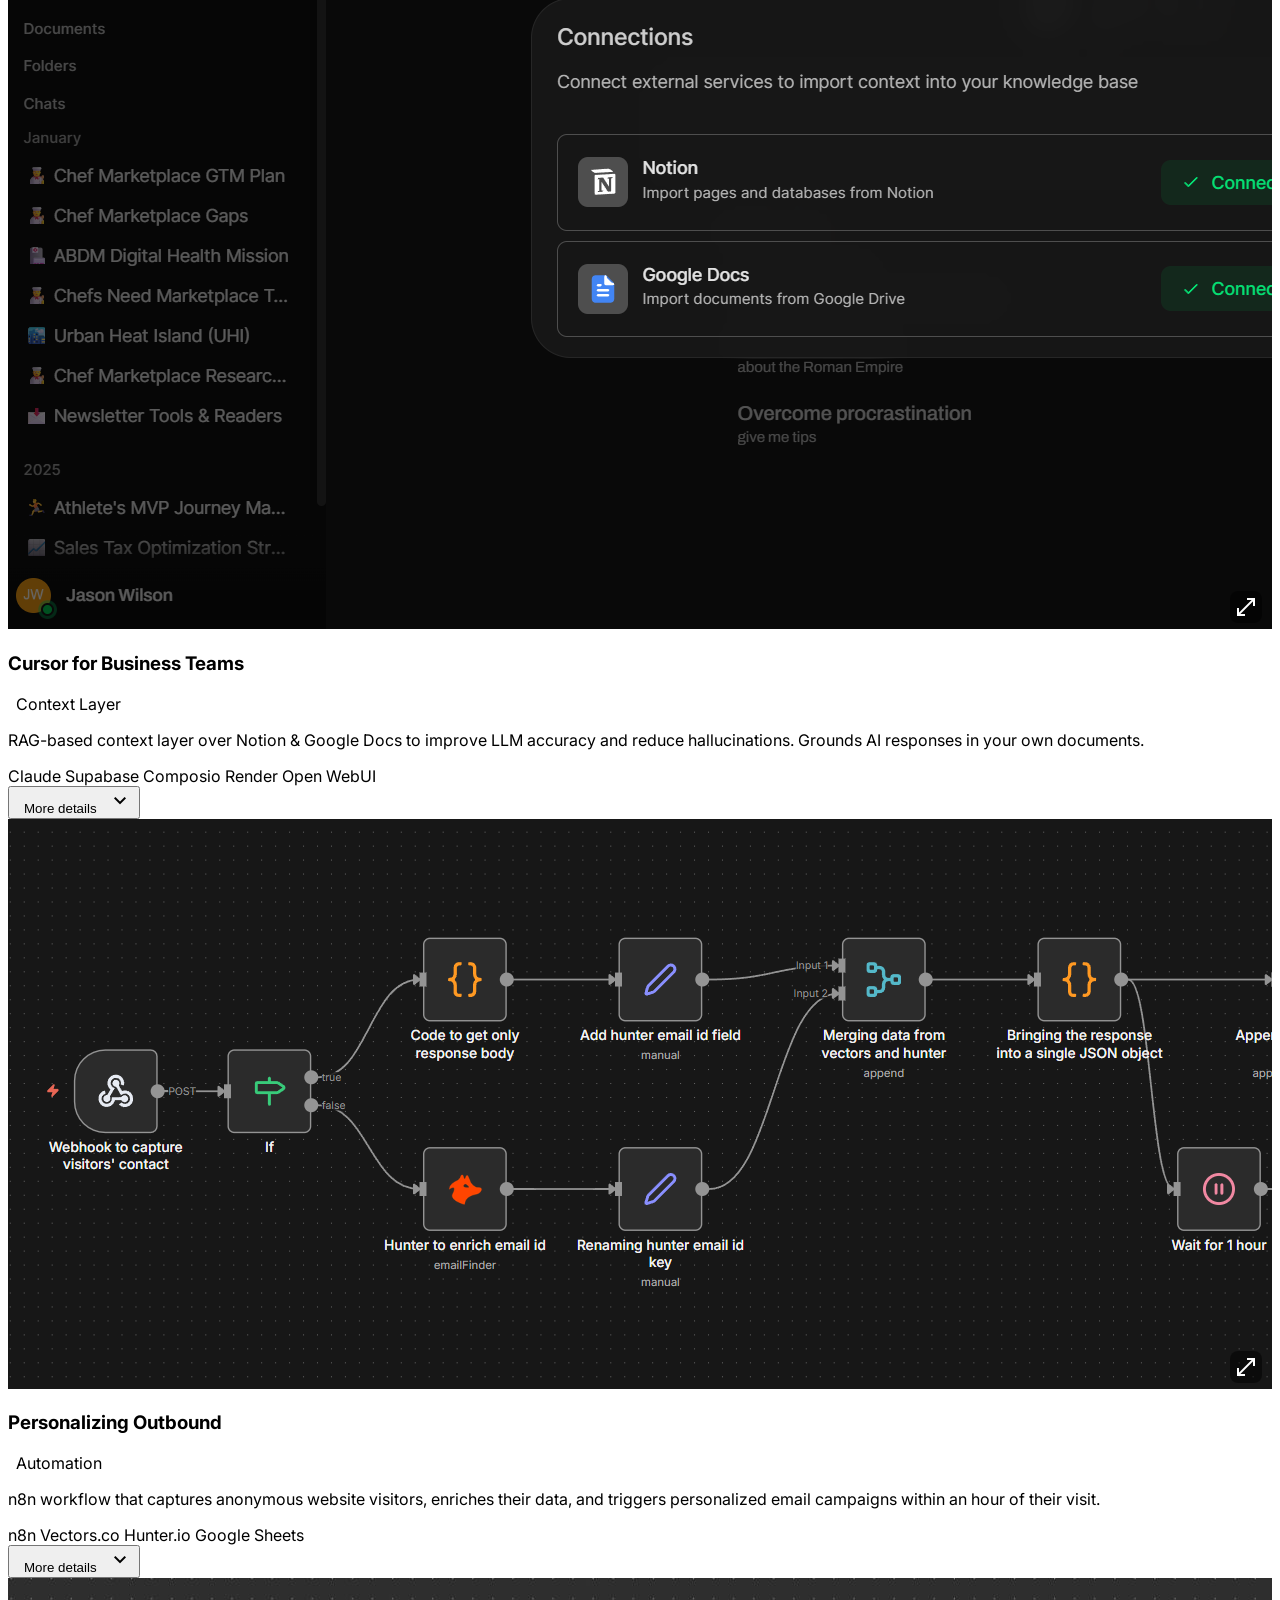
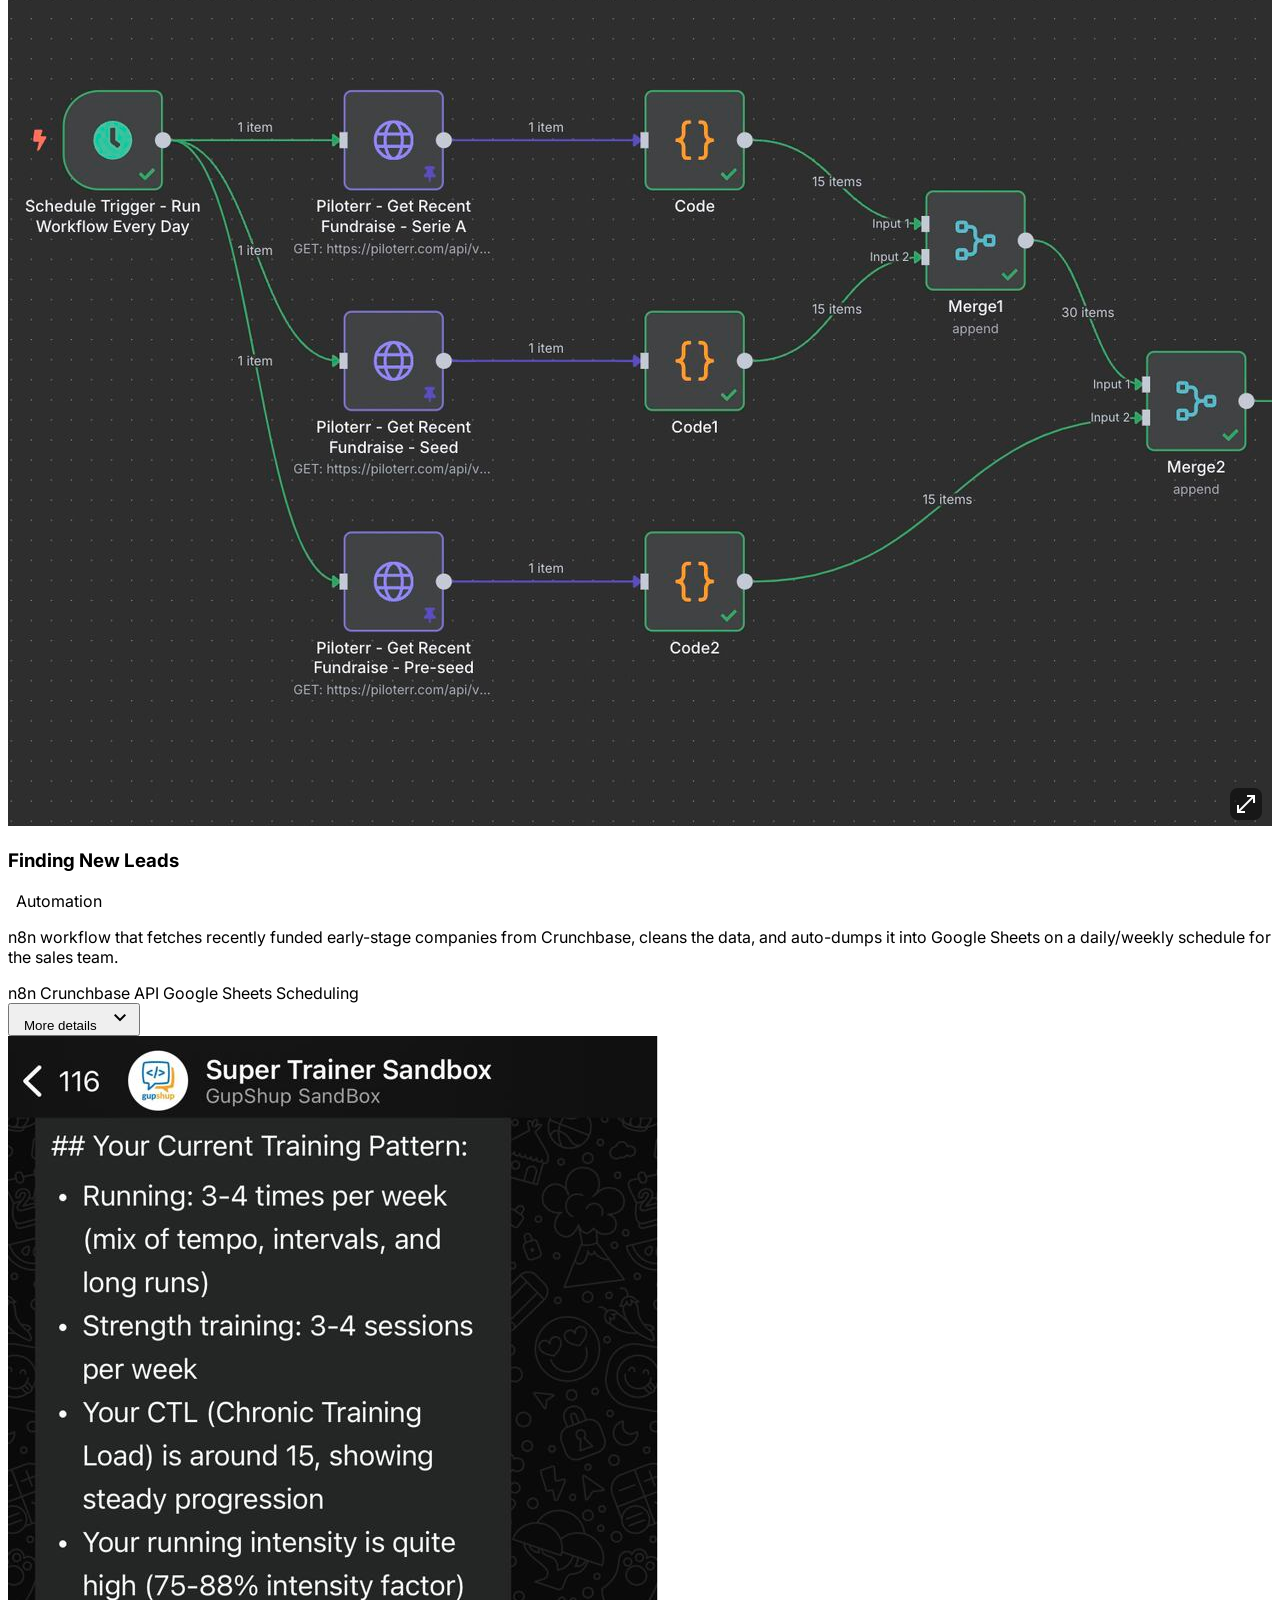
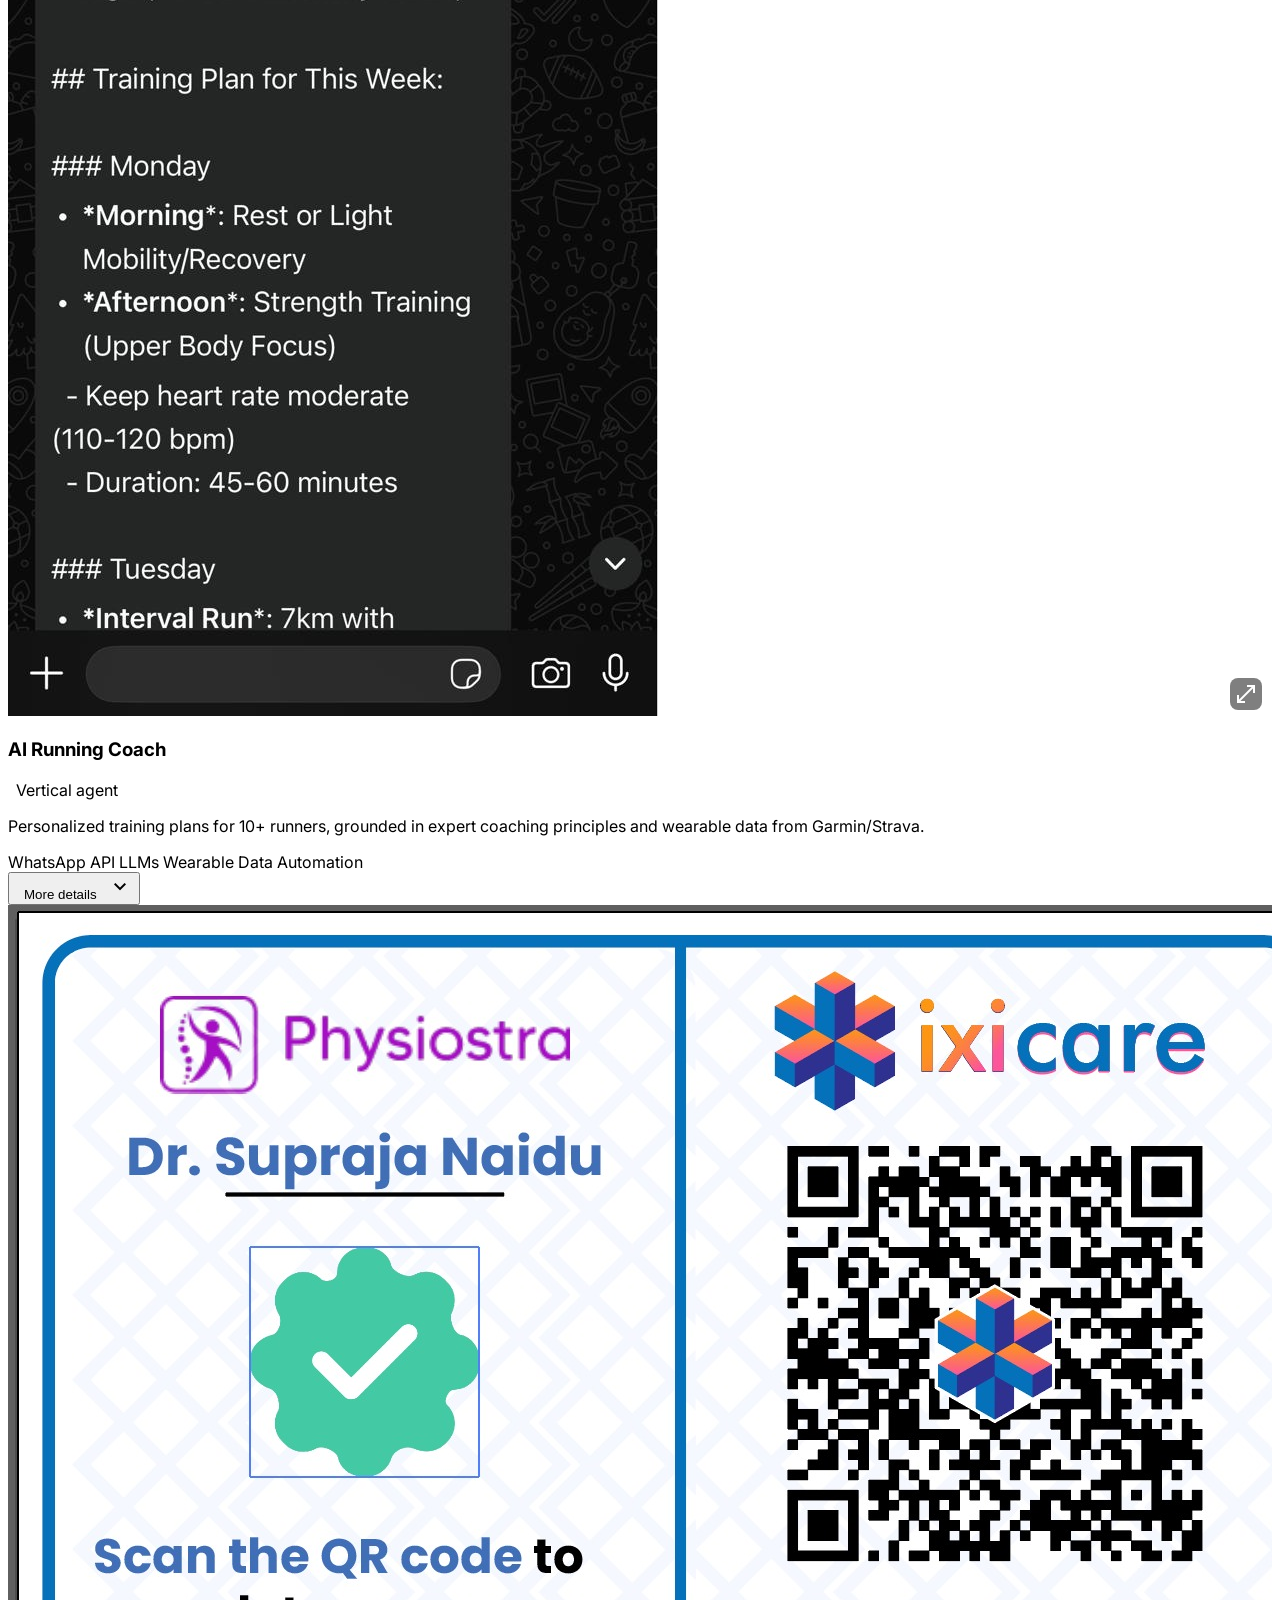
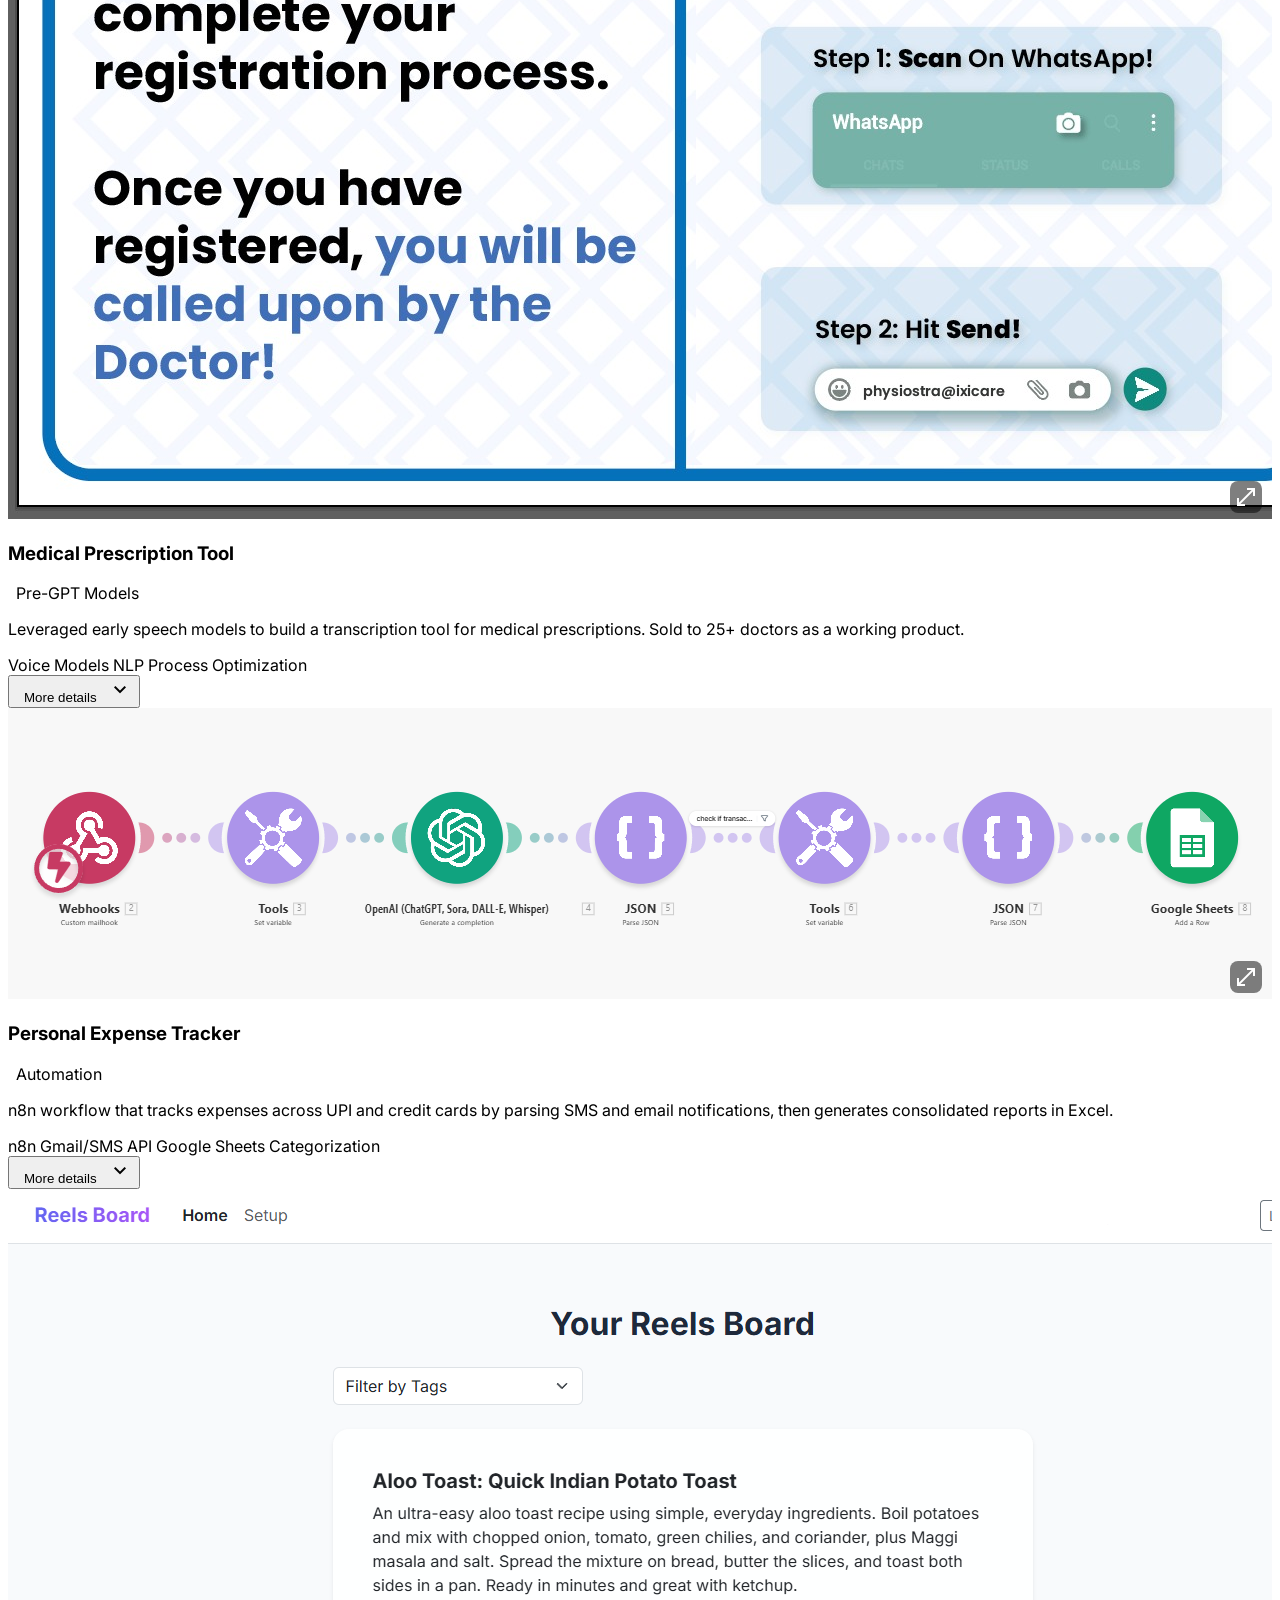
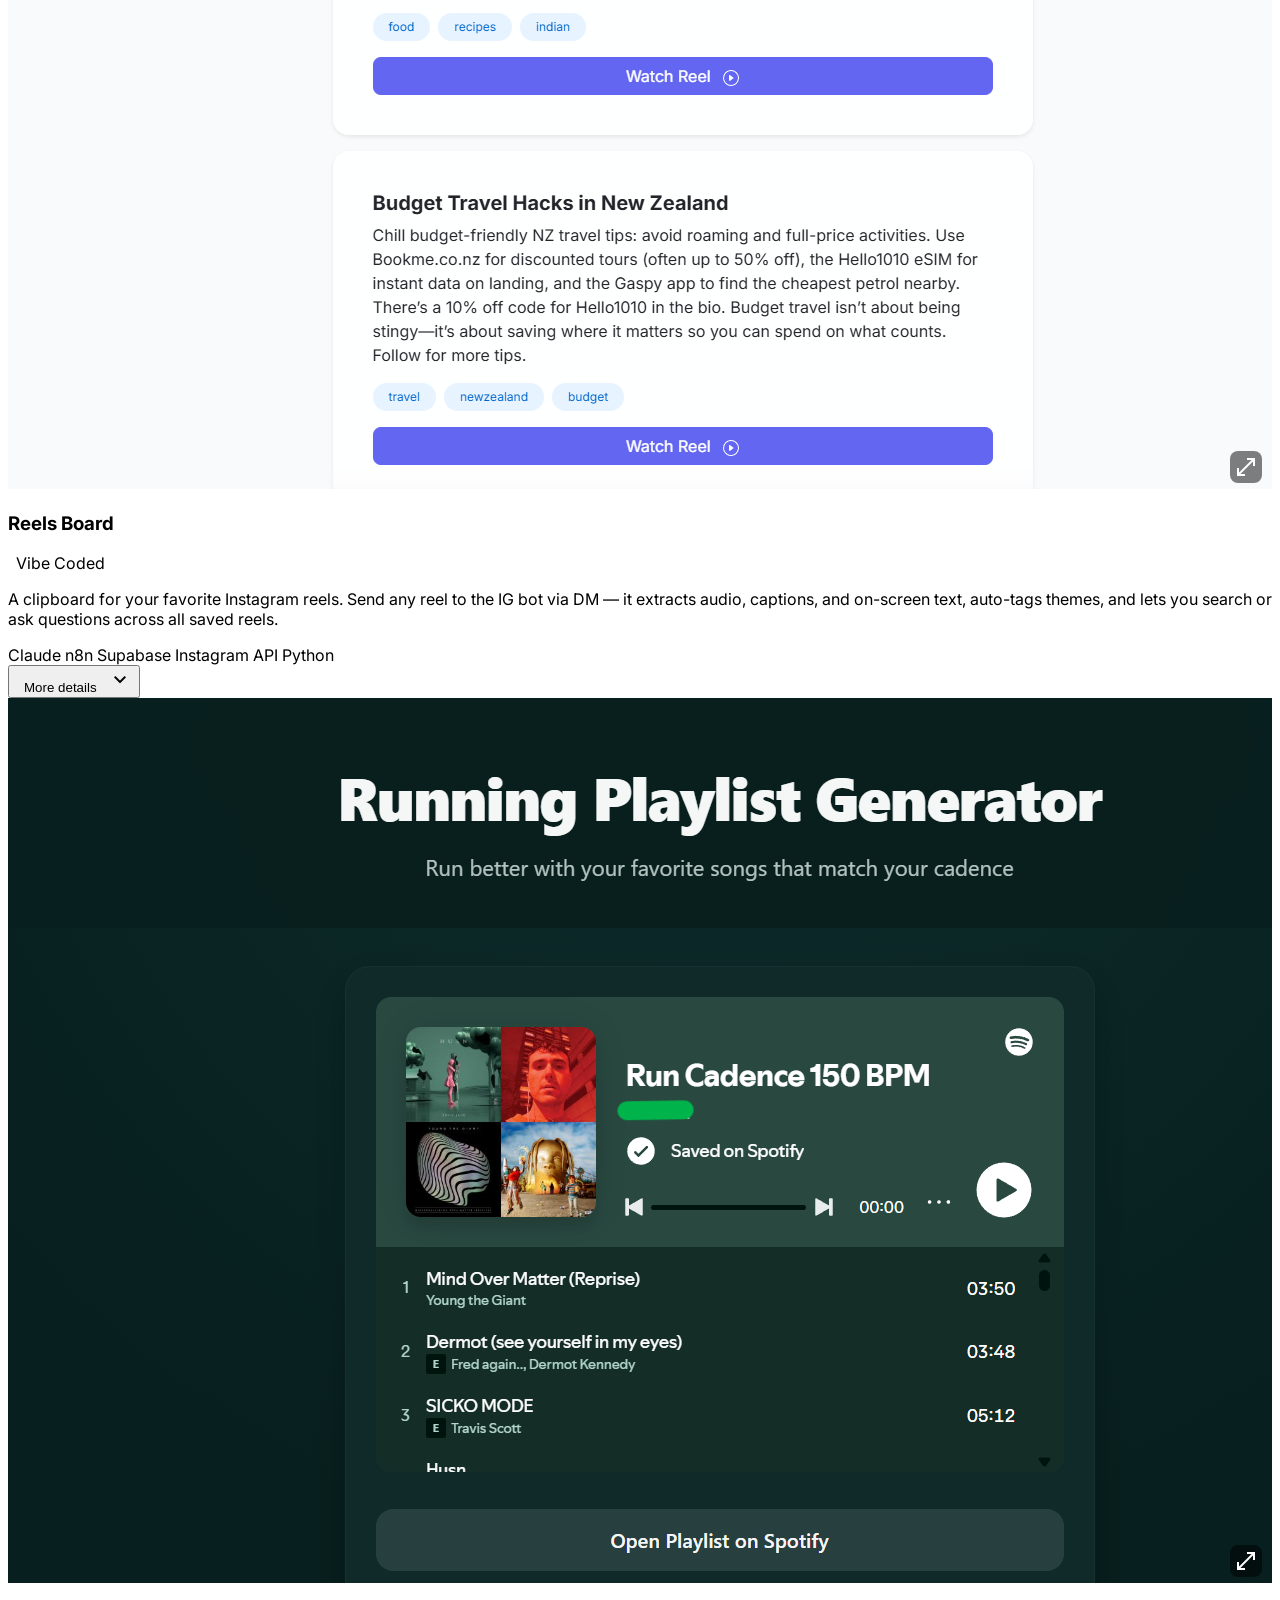
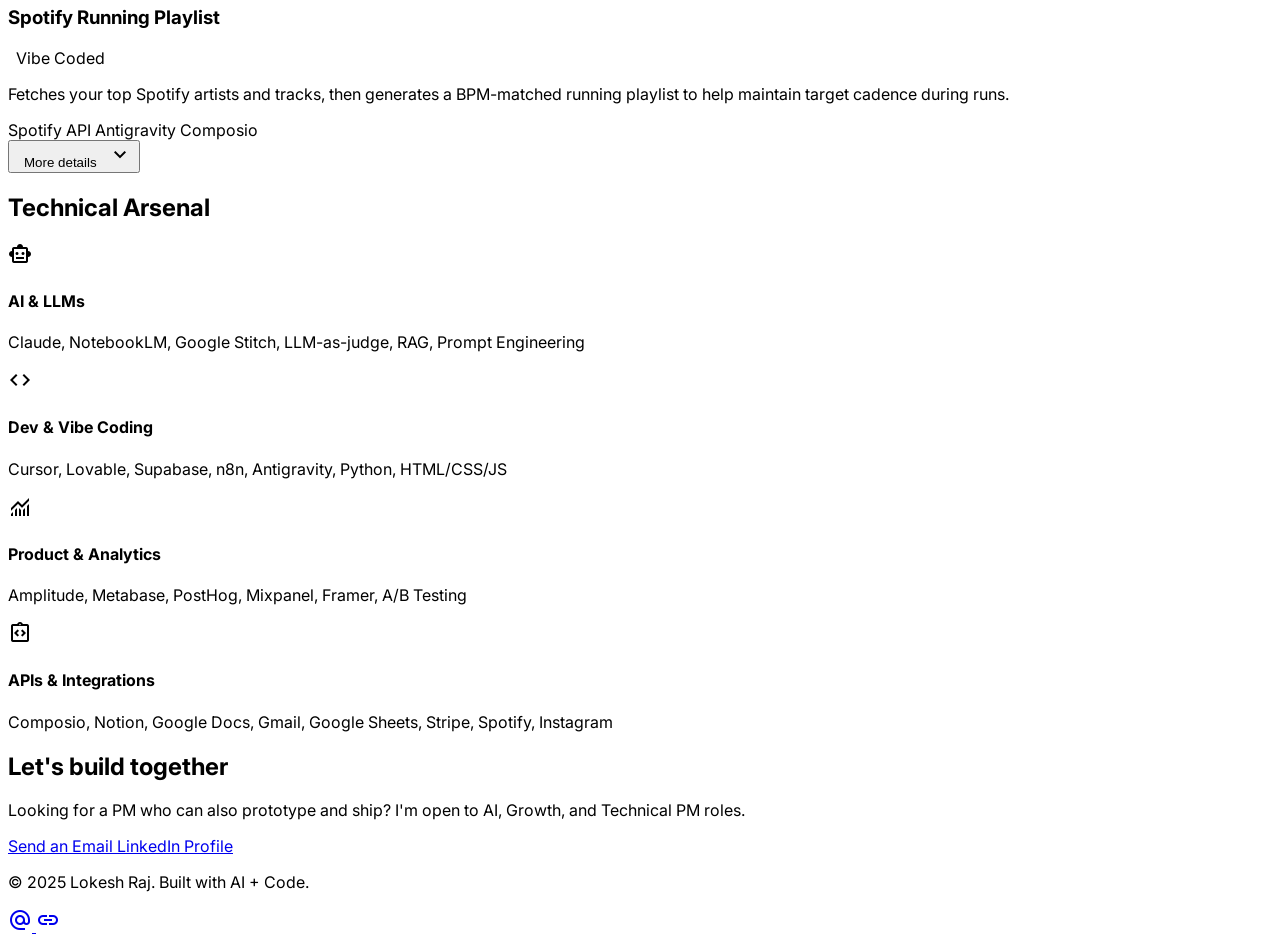
==== commit 33b6dc4a: "changed mement into work ex" ====
--- a/index.html
+++ b/index.html
@@ -345,15 +345,16 @@
                     <span class="material-symbols-outlined text-primary">person</span>
                     About Me
                 </h2>
-                <div class="text-lg text-slate-600 leading-relaxed space-y-4">
+                <div class="text-lg text-slate-600 leading-relaxed space-y-4 text-justify">
                     <p>
                         Transitioned from a technical founder to AI-first SaaS Product Manager, building products and
                         AI workflows while driving GTM across India and US markets for the past 4.5 years.
                     </p>
                     <p>
-                        I don't stop at writing PRDs. I prototype with code, build AI workflows, and ship end-to-end.
-                        From OCR-driven document ingestion at a fintech to vibe-coding an Instagram bot over a weekend,
-                        I operate across the full spectrum.
+                        I don't stop at writing PRDs. I prototype with code, build AI workflows, and think directly in
+                        flows and components. Whether it's wireframing edge states in Figma before a single line is
+                        written, or vibe-coding a working prototype in Google Stitch, I reduce the abstraction distance
+                        between problem and interface. This means fewer surprises at shipping time.
                     </p>
                     <p class="text-base text-slate-500 italic">
                         B.Tech in Mathematics & Computing, Indian Institute of Technology, Delhi (2021)
@@ -366,21 +367,22 @@
         <section class="mb-24" id="work">
             <div class="flex flex-col gap-6 mb-12">
                 <div>
-                    <h2 class="text-3xl font-bold text-slate-900 mb-2 tracking-tight">Projects</h2>
-                    <p class="text-slate-500">Professional PM work and personal builds — shipped with code, AI, and
+                    <h2 class="text-3xl font-bold text-slate-900 mb-2 tracking-tight">Professional Experience</h2>
+                    <p class="text-slate-500">Segmented into professional PM work experience and personal builds —
+                        shipped with code, AI, and
                         hustle.</p>
                 </div>
                 <div class="flex flex-wrap gap-3">
                     <button
                         class="filter-chip inline-flex items-center gap-1 px-4 py-2 rounded-full border border-slate-300 text-sm font-semibold text-slate-600"
                         data-filter="professional">
-                        <span class="chip-label">Professional Work</span>
+                        <span class="chip-label">Work</span>
                         <span class="material-symbols-outlined chip-close">close</span>
                     </button>
                     <button
                         class="filter-chip inline-flex items-center gap-1 px-4 py-2 rounded-full border border-slate-300 text-sm font-semibold text-slate-600"
                         data-filter="exploration">
-                        <span class="chip-label">Explorations</span>
+                        <span class="chip-label">Builds</span>
                         <span class="material-symbols-outlined chip-close">close</span>
                     </button>
                 </div>
@@ -566,6 +568,58 @@
                     </div>
                 </div>
 
+                <!-- Mement -->
+                <div class="project-card group flex flex-col bg-white border border-slate-200 rounded-2xl overflow-hidden hover:shadow-xl hover:border-primary/20 transition-all"
+                    data-category="professional">
+                    <div class="aspect-video overflow-hidden">
+                        <img src="mement.png" alt="Mement"
+                            class="w-full h-full object-cover group-hover:scale-105 transition-transform duration-500" />
+                    </div>
+                    <div class="p-8 flex flex-col flex-1">
+                        <div class="flex justify-between items-start mb-3">
+                            <h3 class="text-xl font-bold text-slate-900">Mement</h3>
+                            <span
+                                class="px-2 py-1 bg-teal-50 text-teal-700 text-[10px] font-bold uppercase rounded tracking-wider">Founder</span>
+                        </div>
+                        <p class="text-xs text-slate-400 mb-3">Jul 2020 – Jun 2022 · Delhi & Bangalore</p>
+                        <p class="text-slate-600 text-sm mb-4 leading-relaxed">
+                            Started as a 4.8★ meme-based social media app and content marketing agency. Pivoted to a
+                            Meme Trends Navigator tool, powered with traditional OCR and prediction models.
+                        </p>
+                        <div class="flex flex-wrap gap-2 mb-4">
+                            <span
+                                class="px-2 py-1 bg-slate-50 border border-slate-200 text-[10px] font-medium text-slate-600 rounded">Meme
+                                Marketing</span>
+                            <span
+                                class="px-2 py-1 bg-slate-50 border border-slate-200 text-[10px] font-medium text-slate-600 rounded">Community
+                                Building</span>
+                            <span
+                                class="px-2 py-1 bg-slate-50 border border-slate-200 text-[10px] font-medium text-slate-600 rounded">Prediction
+                                and OCR Models</span>
+                            <span
+                                class="px-2 py-1 bg-slate-50 border border-slate-200 text-[10px] font-medium text-slate-600 rounded">Data
+                                Science</span>
+                        </div>
+                        <button
+                            class="expand-toggle mt-auto pt-4 border-t border-slate-100 flex items-center justify-between w-full text-left cursor-pointer">
+                            <span class="text-xs font-bold text-primary">More details</span>
+                            <span class="material-symbols-outlined text-sm text-primary expand-icon">expand_more</span>
+                        </button>
+                        <div class="card-expand-content">
+                            <ul class="mt-4 space-y-3 text-xs text-slate-700 leading-relaxed">
+                                <li class="flex gap-2"><span class="text-primary mt-0.5">→</span> <span>Led a
+                                        <strong>10-member team</strong> to record <strong>$1K+ MRR</strong> by achieving
+                                        75K+ impressions for EdTech courses and Marketing</span></li>
+                                <li class="flex gap-2"><span class="text-primary mt-0.5">→</span> <span>Conceptualized a
+                                        5-week growth campaign, organically onboarding <strong>3K+ users</strong> with
+                                        <strong>20K+ user-generated content</strong></span></li>
+                                <li class="flex gap-2"><span class="text-primary mt-0.5">→</span> <span>Shortlisted for
+                                        mentoring by <strong>Kunal Bahl</strong> at Titan Capital &amp; partnered with
+                                        national festivals as <strong>Official Meme Partner</strong></span></li>
+                            </ul>
+                        </div>
+                    </div>
+                </div>
 
                 <!-- 1. Cursor for Business Teams -->
                 <div class="project-card group flex flex-col bg-slate-50 border border-slate-200 rounded-2xl overflow-hidden hover:bg-white hover:shadow-xl transition-all"
@@ -773,59 +827,6 @@
                     </div>
                 </div>
 
-                <!-- 3. Mement -->
-                <div class="project-card group flex flex-col bg-slate-50 border border-slate-200 rounded-2xl overflow-hidden hover:bg-white hover:shadow-xl transition-all"
-                    data-category="exploration">
-                    <div class="explore-img-wrap aspect-video" onclick="openImgModal(this)">
-                        <img src="mement.png" alt="Mement" class="w-full h-full object-cover" />
-                        <span class="explore-img-expand"><span
-                                class="material-symbols-outlined text-lg">open_in_full</span></span>
-                    </div>
-                    <div class="p-8 flex flex-col flex-1">
-                        <div class="flex justify-between items-start mb-3">
-                            <h3 class="text-xl font-bold text-slate-900">Mement</h3>
-                            <span
-                                class="px-2 py-1 bg-pink-50 text-pink-600 text-[10px] font-bold uppercase rounded tracking-wider">Founder</span>
-                        </div>
-                        <p class="text-xs text-slate-400 mb-3">Jul 2020 – Jun 2022 · Delhi & Bangalore</p>
-                        <p class="text-slate-600 text-sm mb-4 leading-relaxed">
-                            Started as a 4.8★ meme-based social media app and content marketing agency. Pivoted to a
-                            Meme Trends Navigator tool, powered with traditional OCR and prediction models.
-                        </p>
-                        <div class="flex flex-wrap gap-2 mb-4">
-                            <span
-                                class="px-2 py-1 bg-white border border-slate-200 text-[10px] font-medium text-slate-600 rounded">Meme
-                                Marketing</span>
-                            <span
-                                class="px-2 py-1 bg-white border border-slate-200 text-[10px] font-medium text-slate-600 rounded">Community
-                                Building</span>
-                            <span
-                                class="px-2 py-1 bg-white border border-slate-200 text-[10px] font-medium text-slate-600 rounded">Prediction
-                                and OCR Models</span>
-                            <span
-                                class="px-2 py-1 bg-white border border-slate-200 text-[10px] font-medium text-slate-600 rounded">Data
-                                Science</span>
-                        </div>
-                        <button
-                            class="expand-toggle mt-auto pt-4 border-t border-slate-100 flex items-center justify-between w-full text-left cursor-pointer">
-                            <span class="text-xs font-bold text-primary">More details</span>
-                            <span class="material-symbols-outlined text-sm text-primary expand-icon">expand_more</span>
-                        </button>
-                        <div class="card-expand-content">
-                            <ul class="mt-4 space-y-3 text-xs text-slate-700 leading-relaxed">
-                                <li class="flex gap-2"><span class="text-primary mt-0.5">→</span> <span>Led a
-                                        <strong>10-member team</strong> to record <strong>$1K+ MRR</strong> by achieving
-                                        75K+ impressions for EdTech courses and Marketing</span></li>
-                                <li class="flex gap-2"><span class="text-primary mt-0.5">→</span> <span>Conceptualized a
-                                        5-week growth campaign, organically onboarding <strong>3K+ users</strong> with
-                                        <strong>20K+ user-generated content</strong></span></li>
-                                <li class="flex gap-2"><span class="text-primary mt-0.5">→</span> <span>Shortlisted for
-                                        mentoring by <strong>Kunal Bahl</strong> at Titan Capital &amp; partnered with
-                                        national festivals as <strong>Official Meme Partner</strong></span></li>
-                            </ul>
-                        </div>
-                    </div>
-                </div>
 
                 <!-- 4. Medical Prescription Tool -->
                 <div class="project-card group flex flex-col bg-slate-50 border border-slate-200 rounded-2xl overflow-hidden hover:bg-white hover:shadow-xl transition-all"
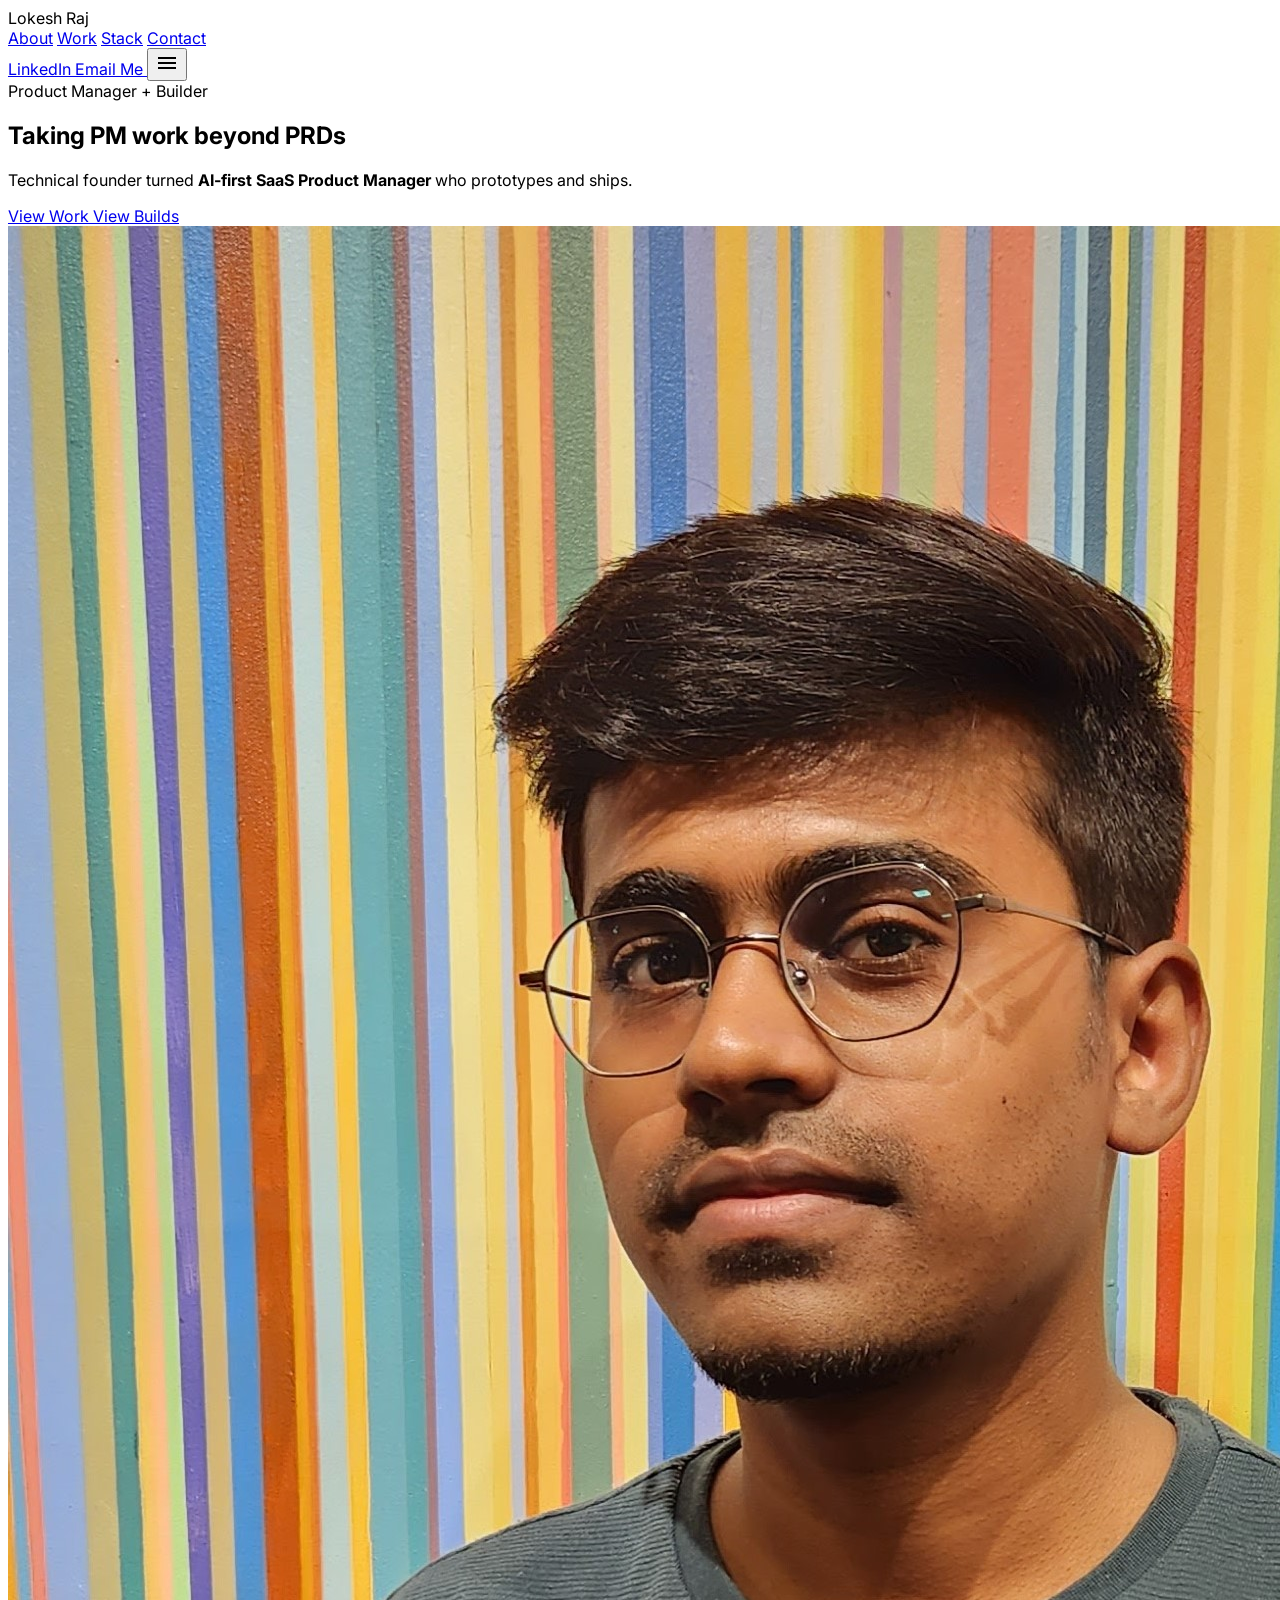
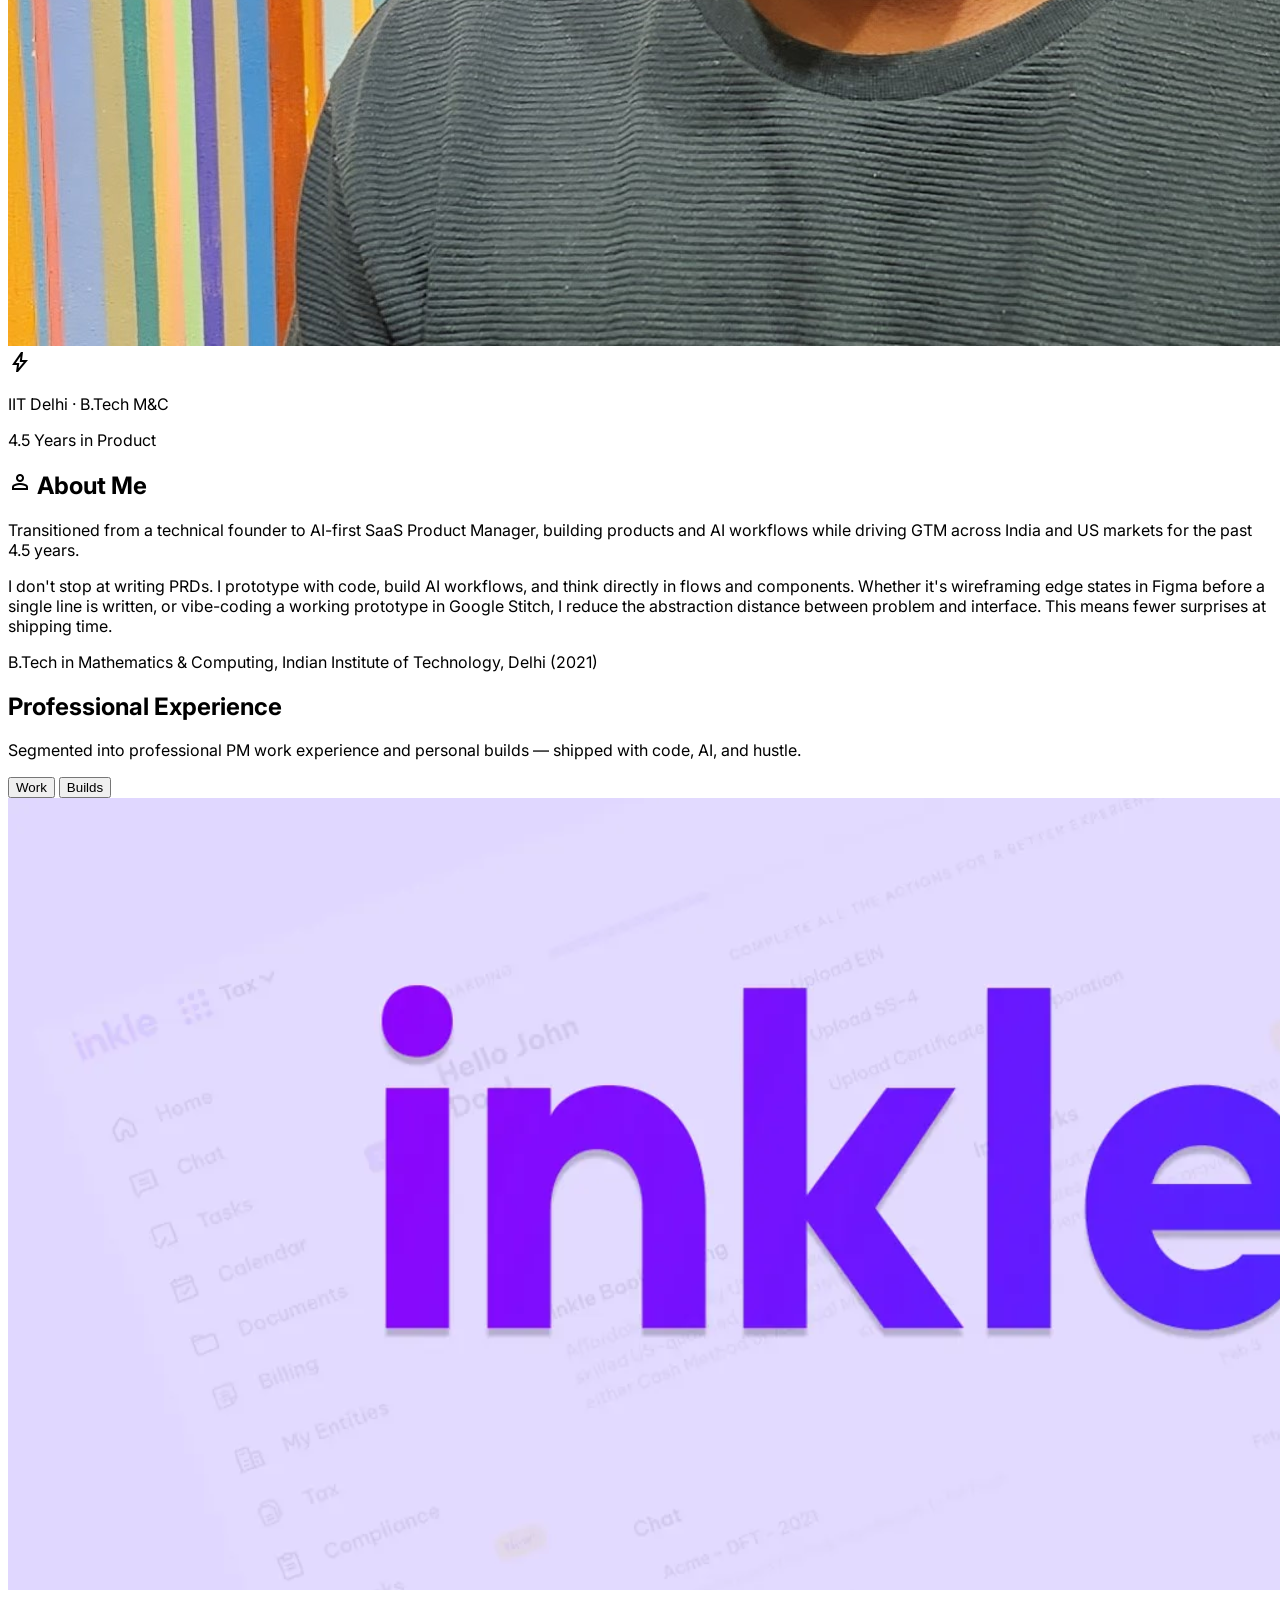
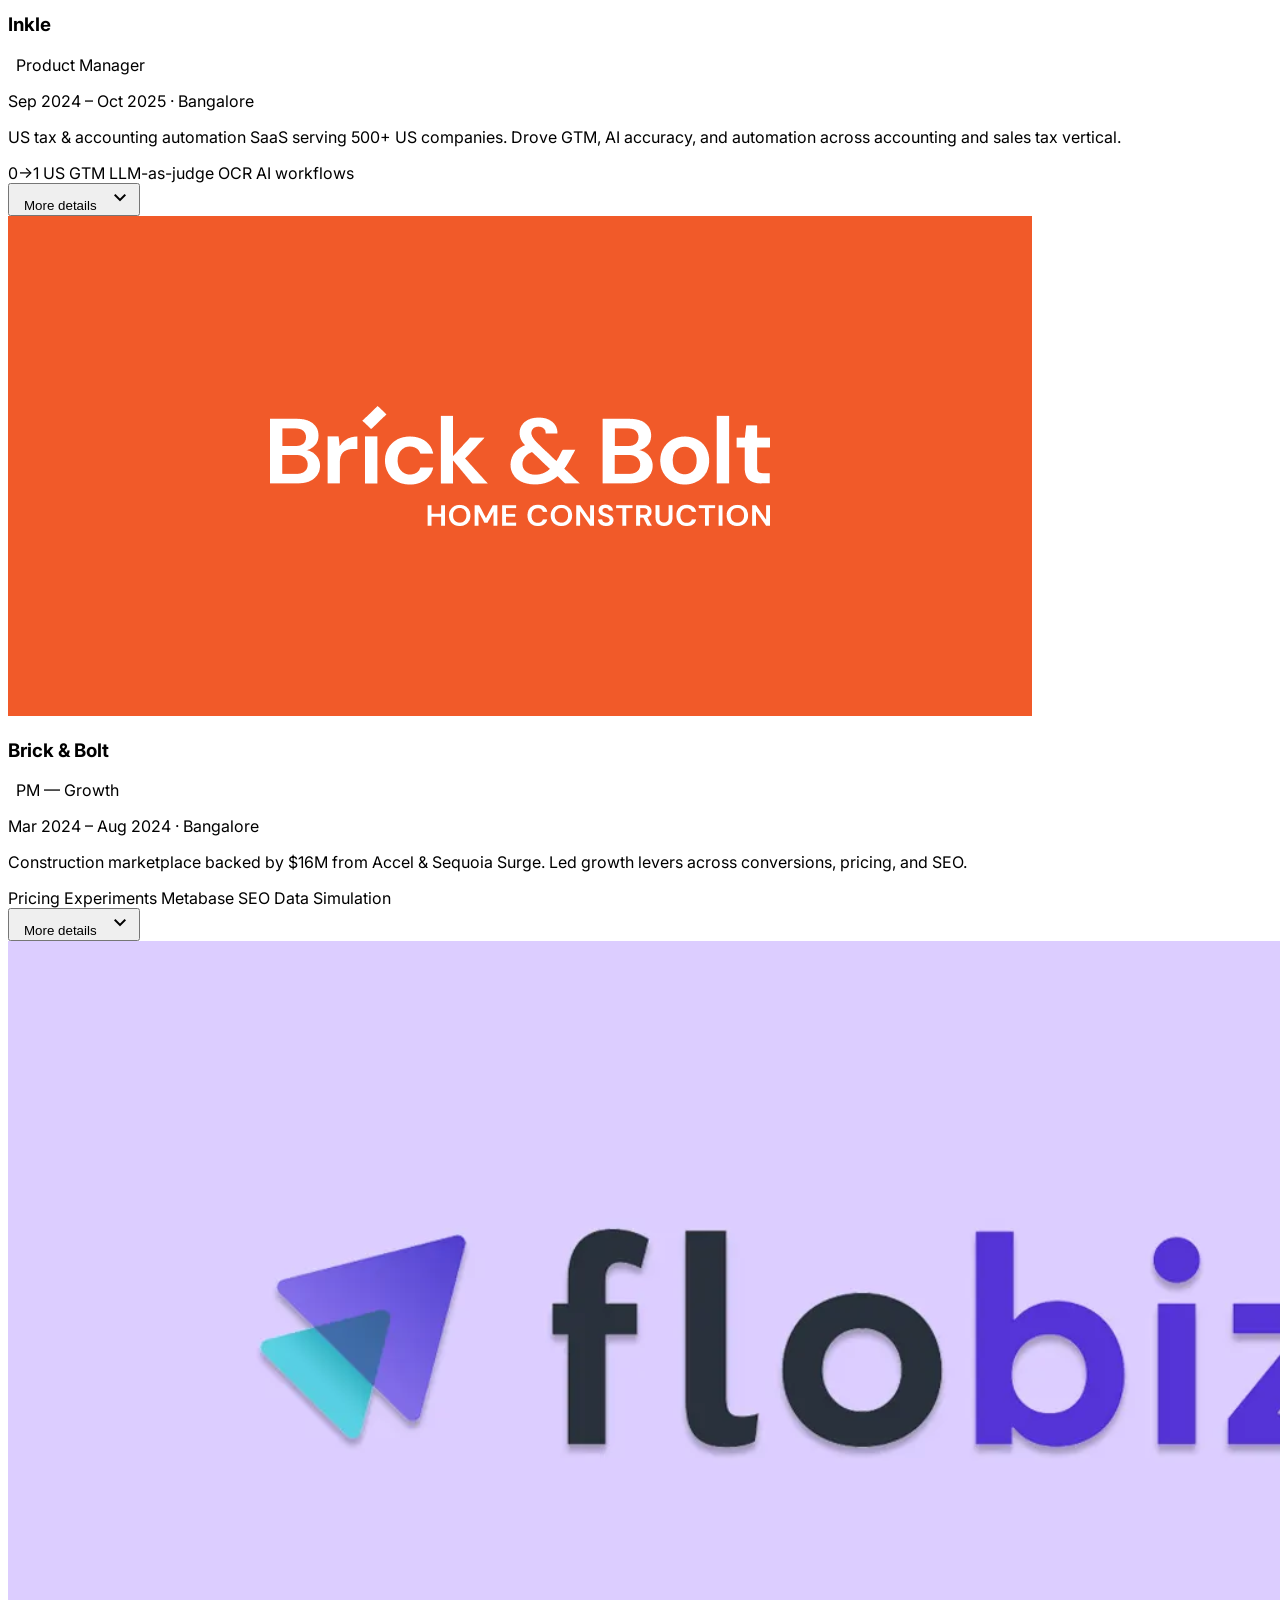
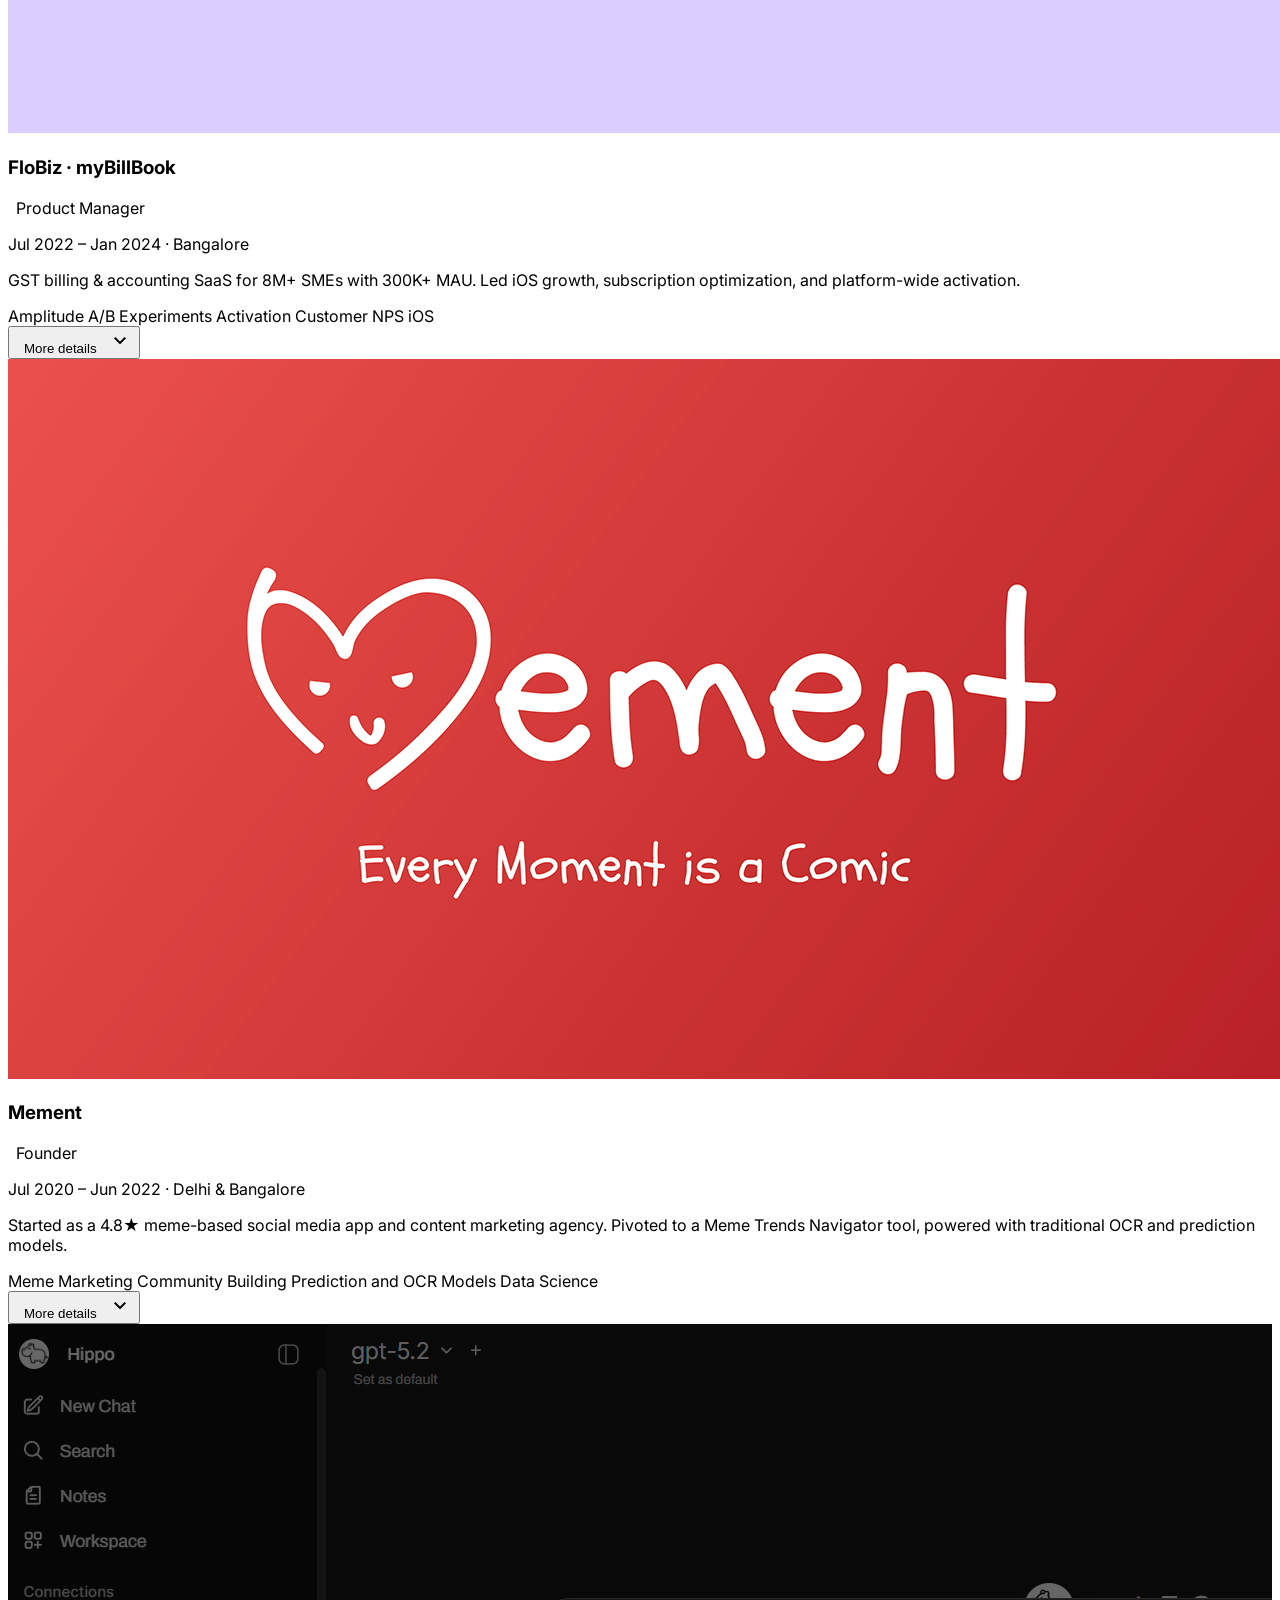
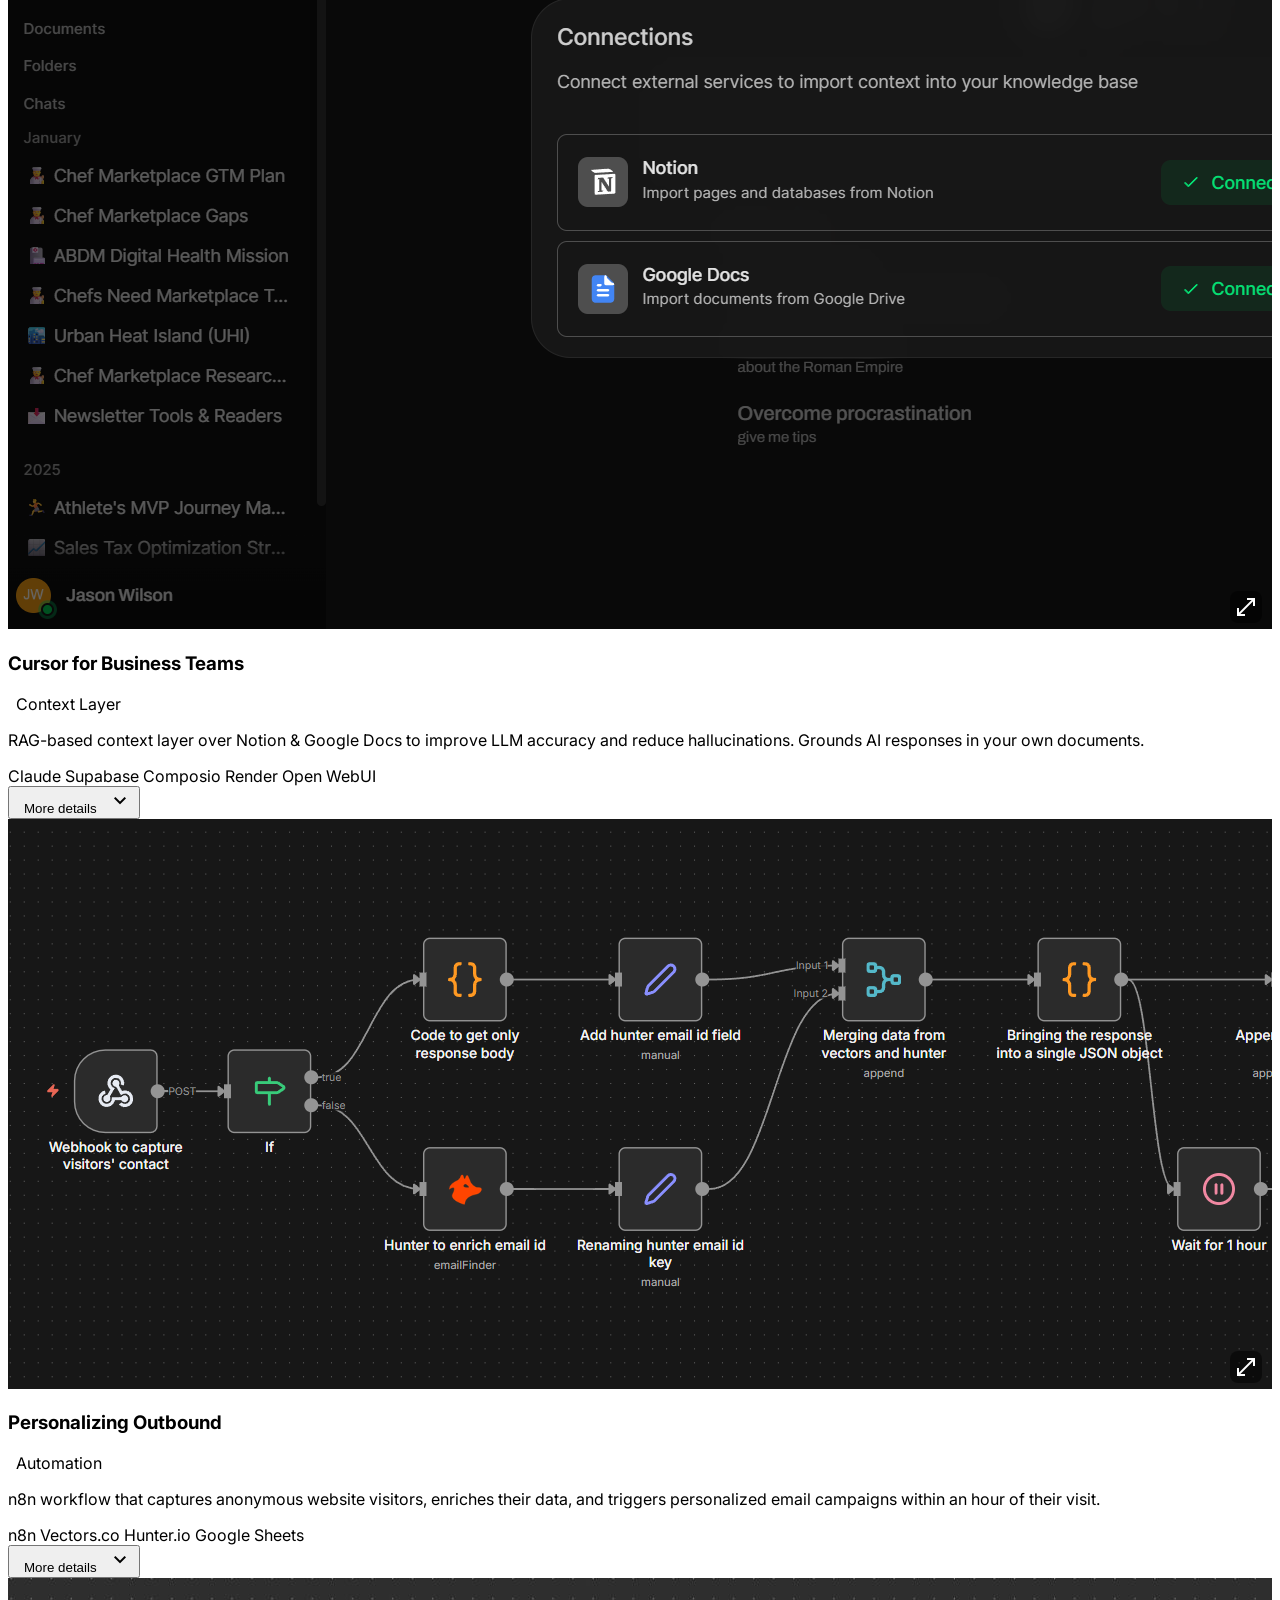
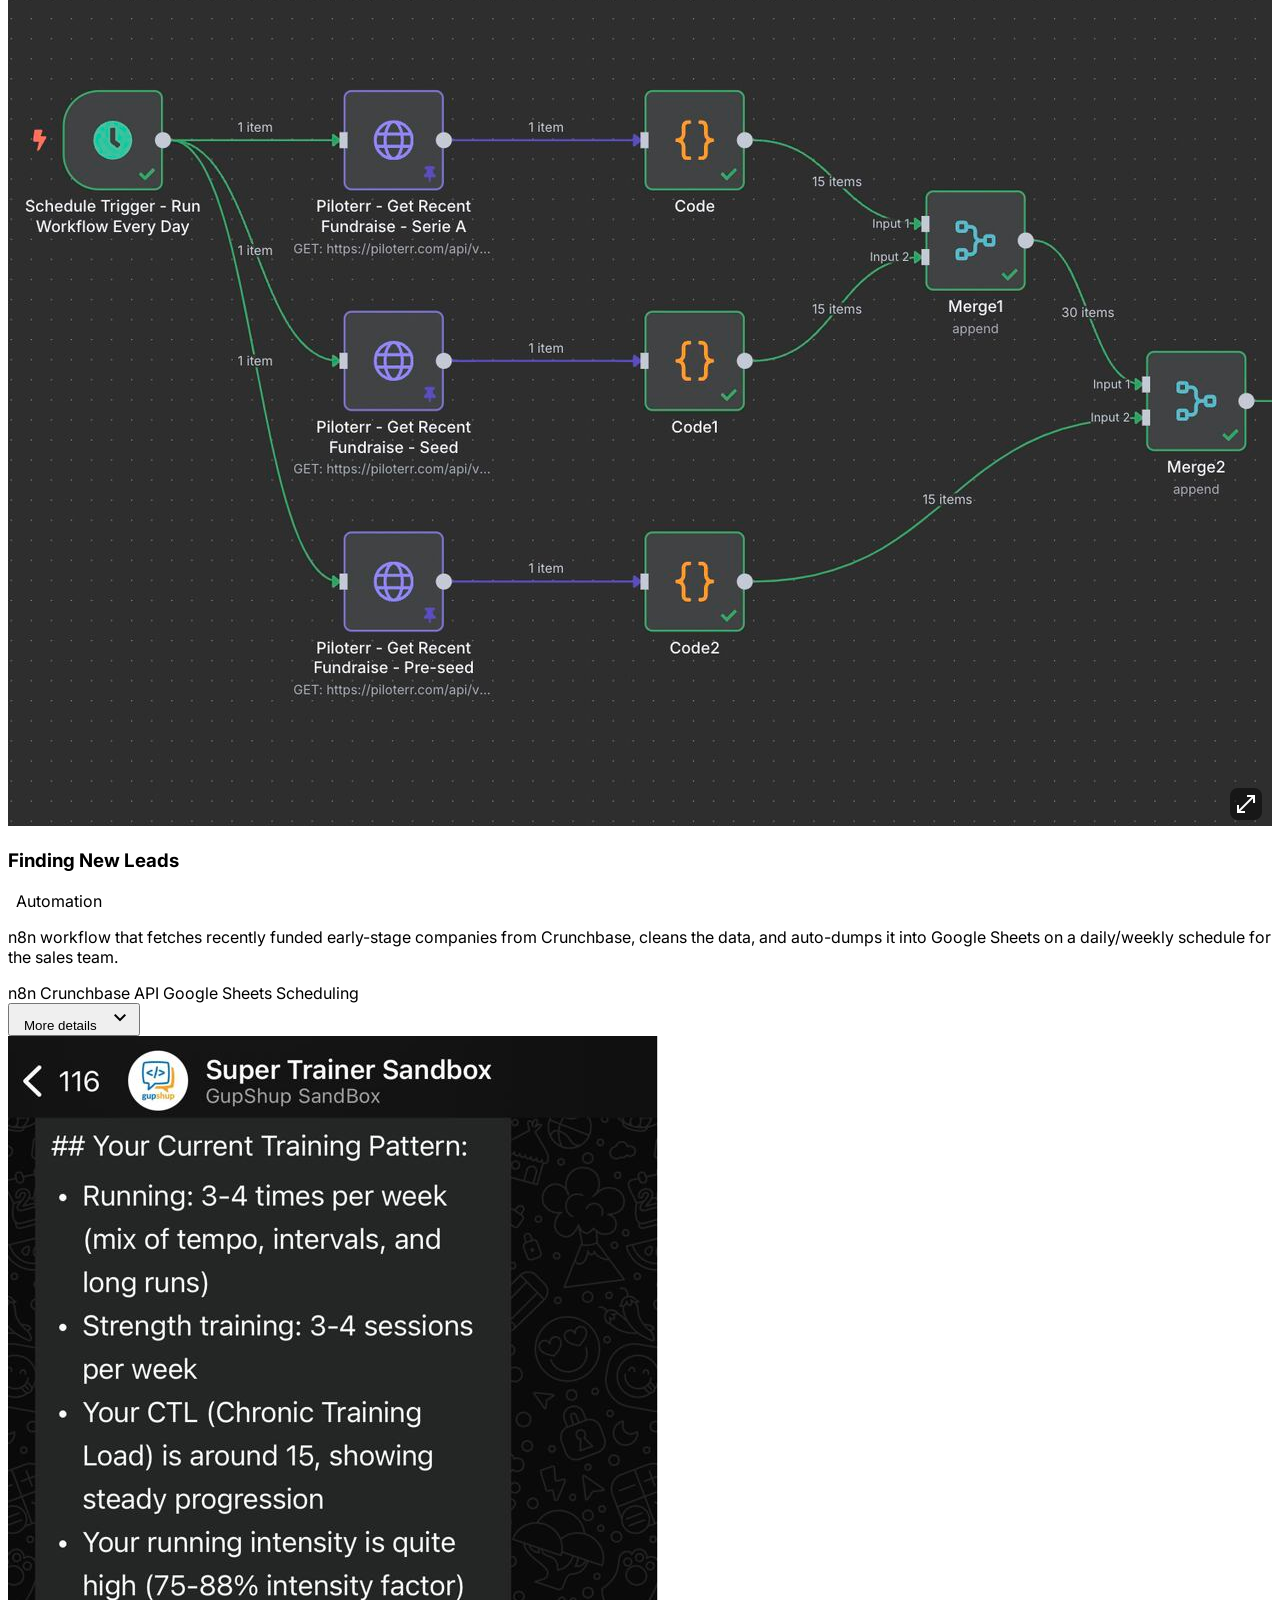
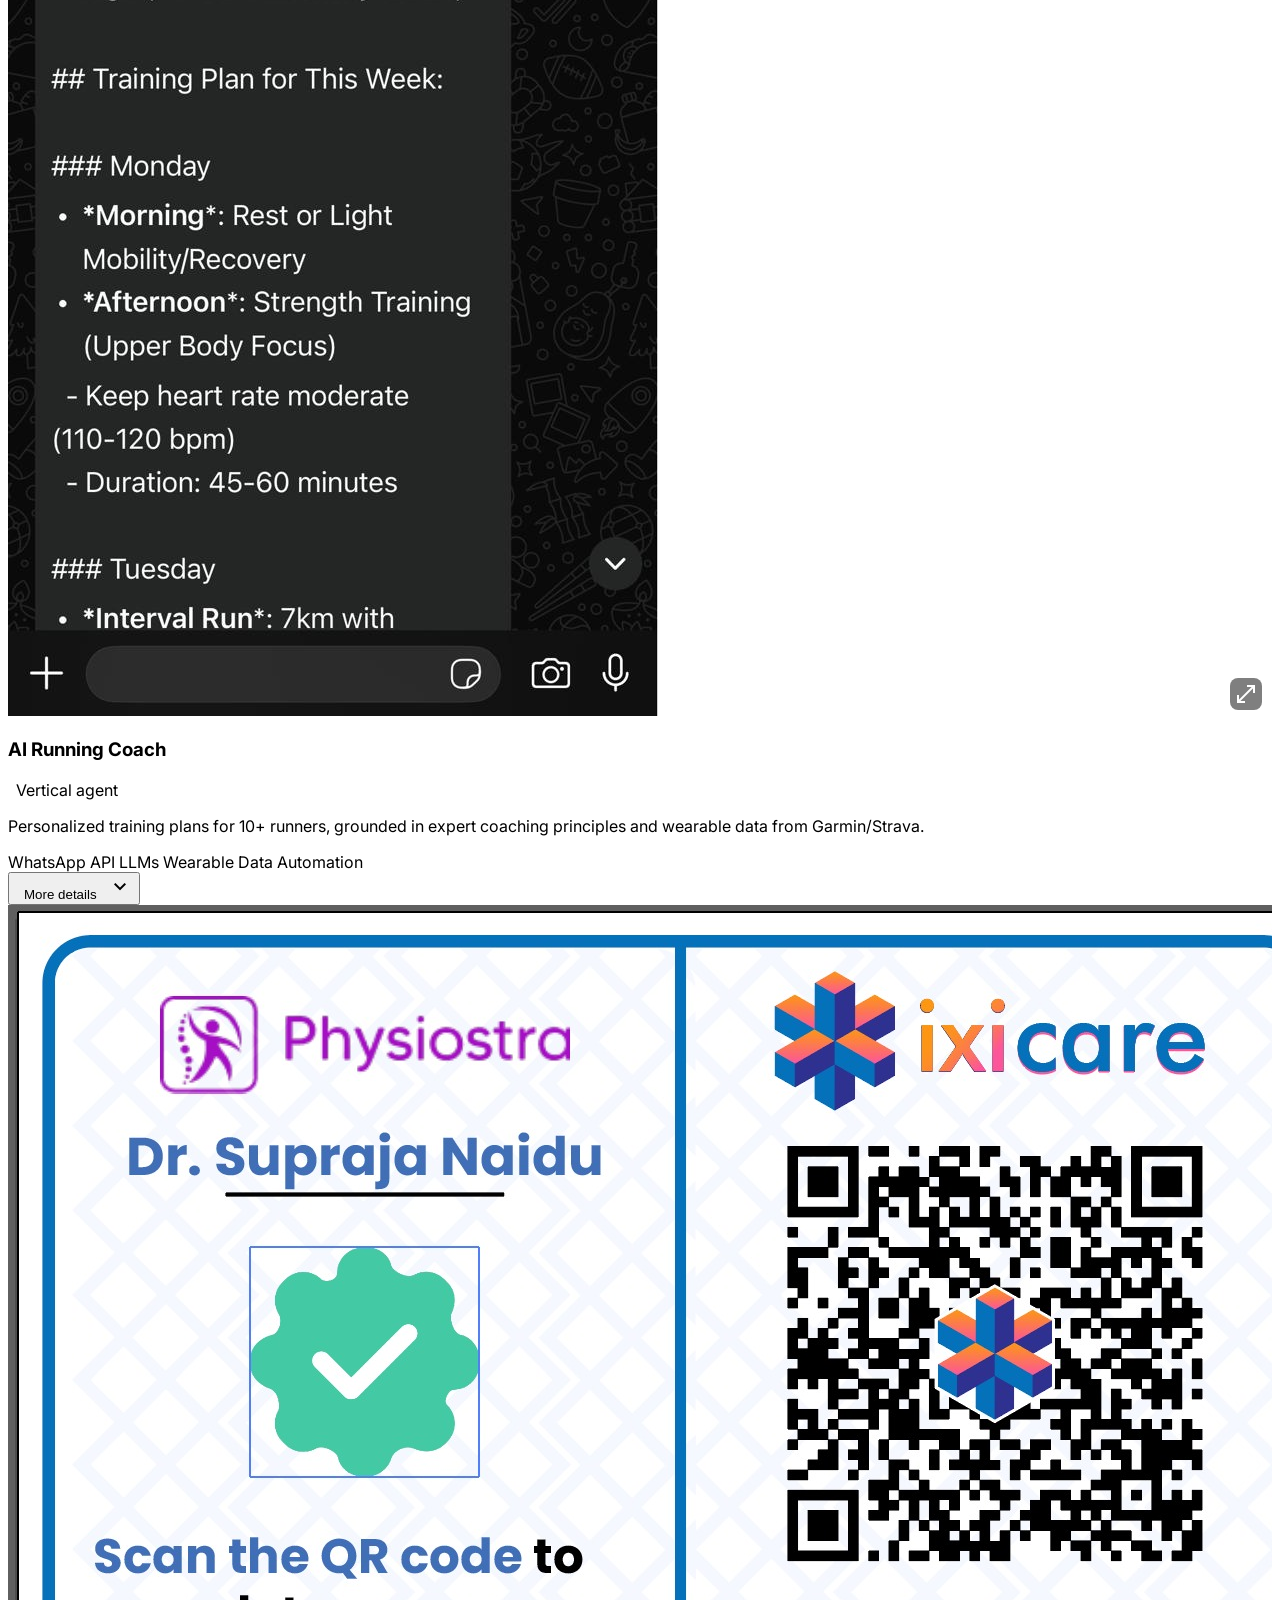
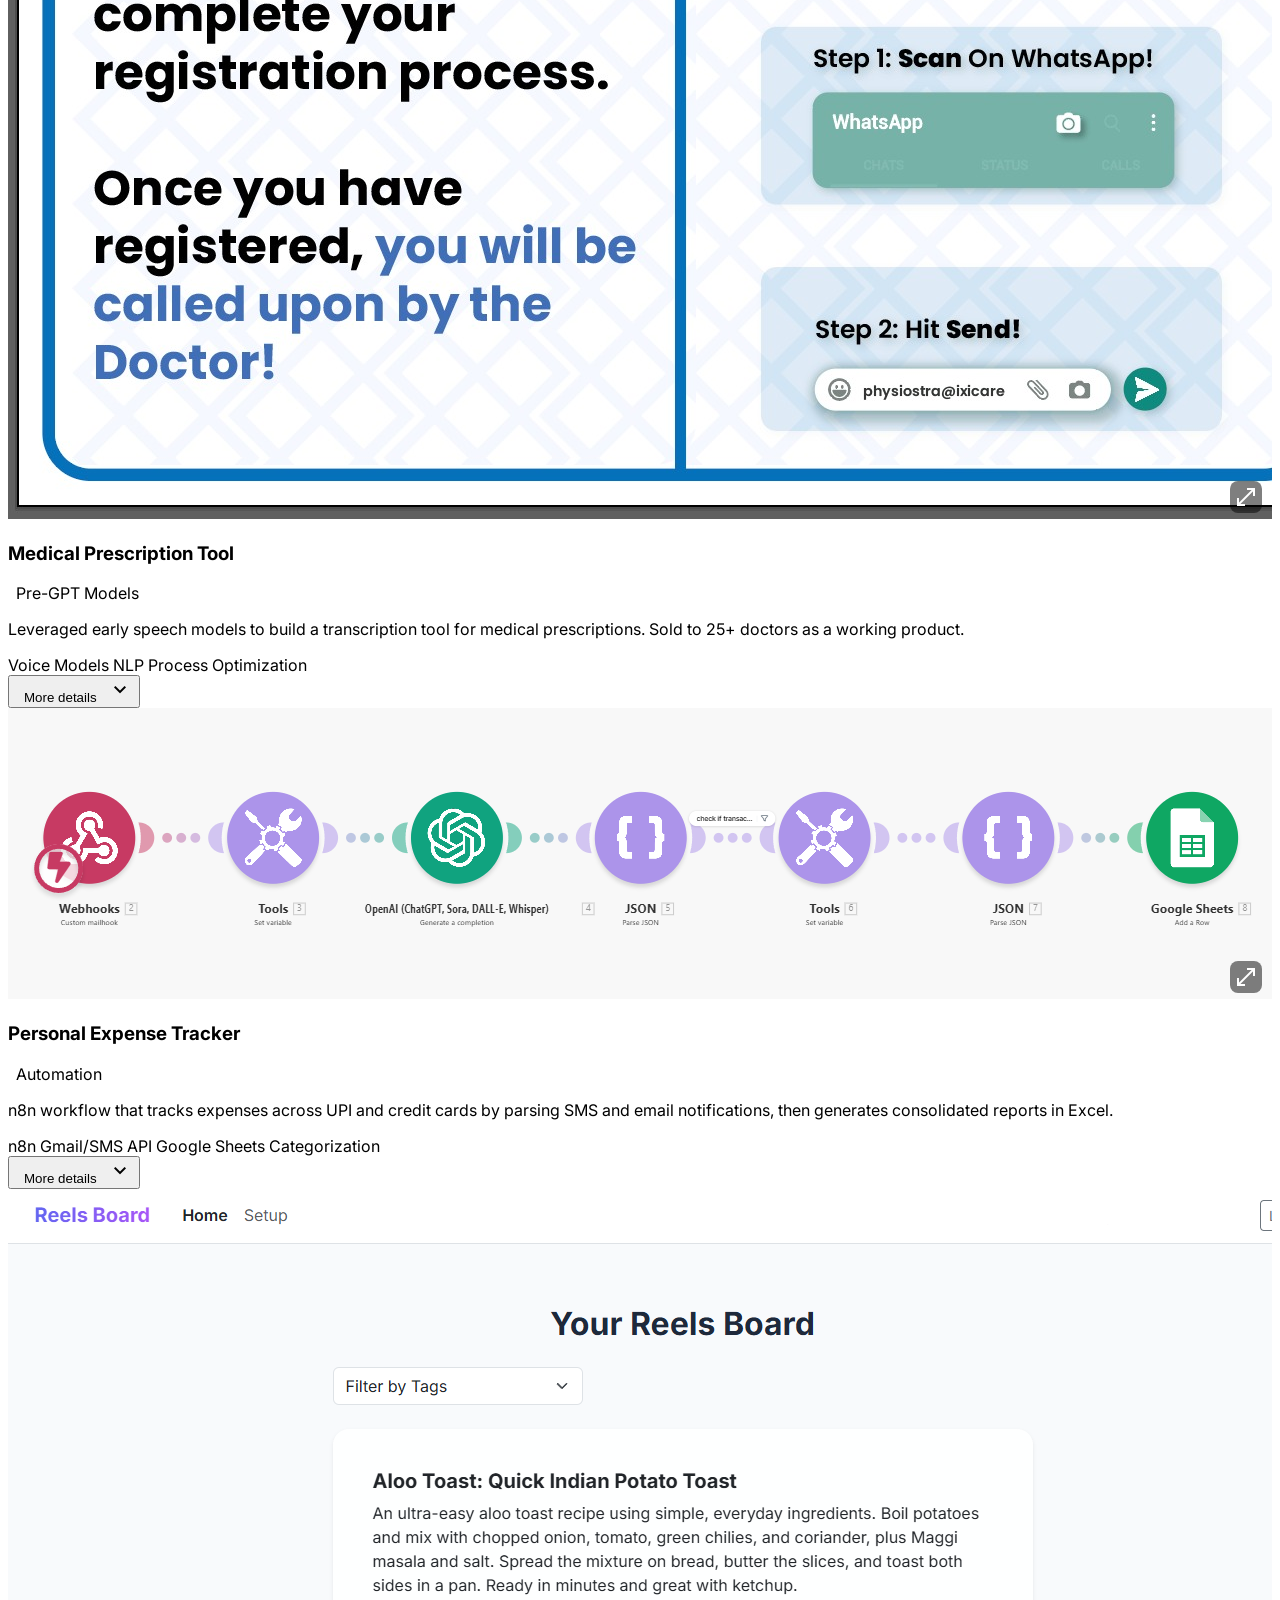
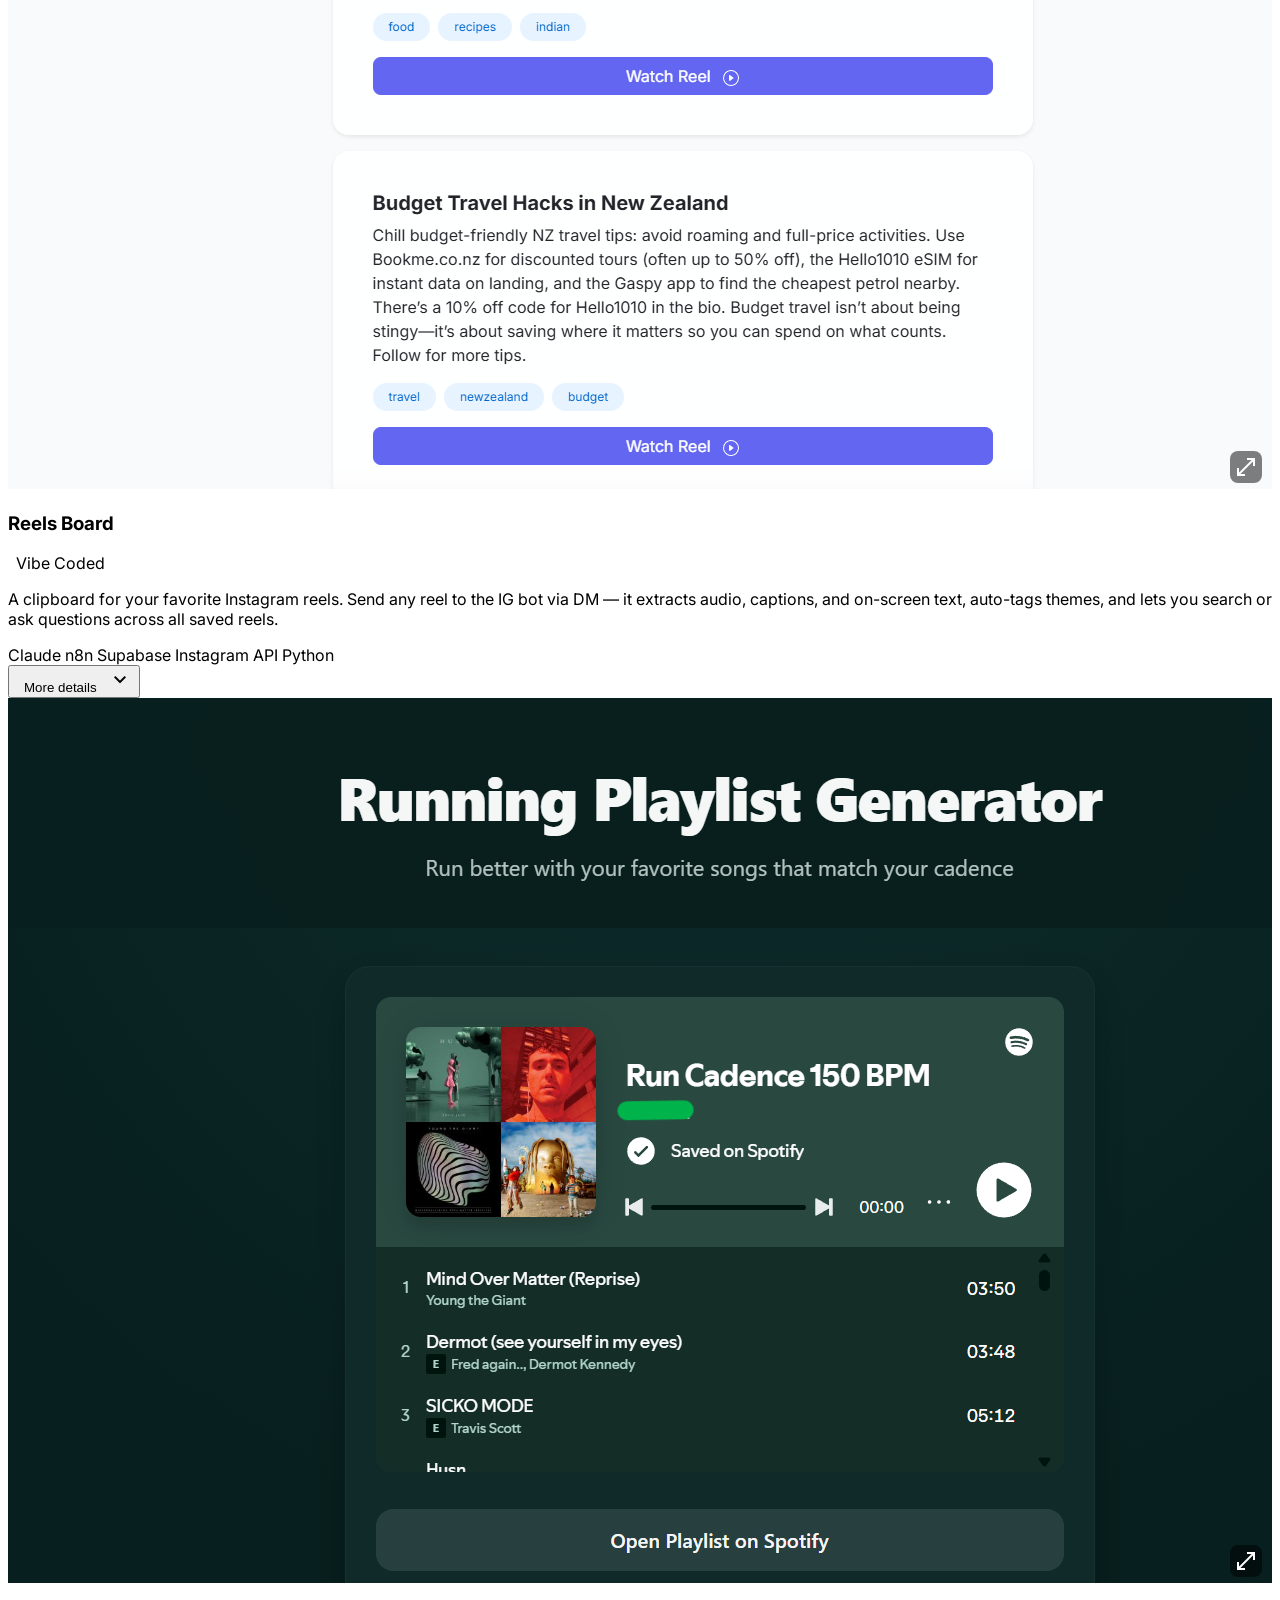
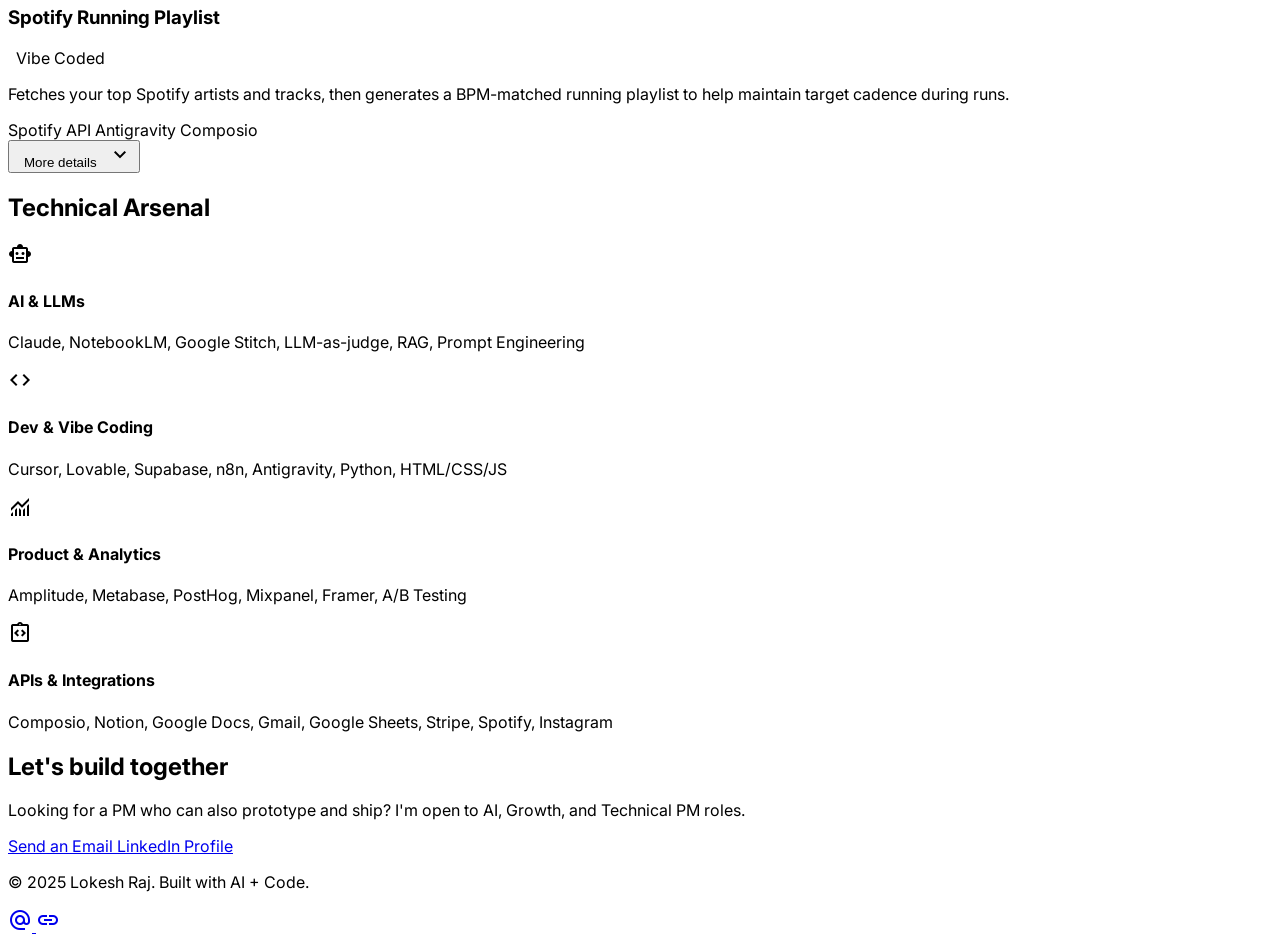
==== commit 1710fbe0: "minor fixes" ====
--- a/index.html
+++ b/index.html
@@ -317,7 +317,7 @@
                     </a>
                     <a class="flex h-12 px-6 items-center justify-center rounded-xl bg-slate-100 text-slate-900 font-bold hover:bg-slate-200 transition-transform active:scale-95"
                         href="#explorations-anchor">
-                        View Explorations
+                        View Builds
                     </a>
                 </div>
             </div>
@@ -369,8 +369,7 @@
                 <div>
                     <h2 class="text-3xl font-bold text-slate-900 mb-2 tracking-tight">Professional Experience</h2>
                     <p class="text-slate-500">Segmented into professional PM work experience and personal builds —
-                        shipped with code, AI, and
-                        hustle.</p>
+                        shipped with code, AI, and hustle.</p>
                 </div>
                 <div class="flex flex-wrap gap-3">
                     <button
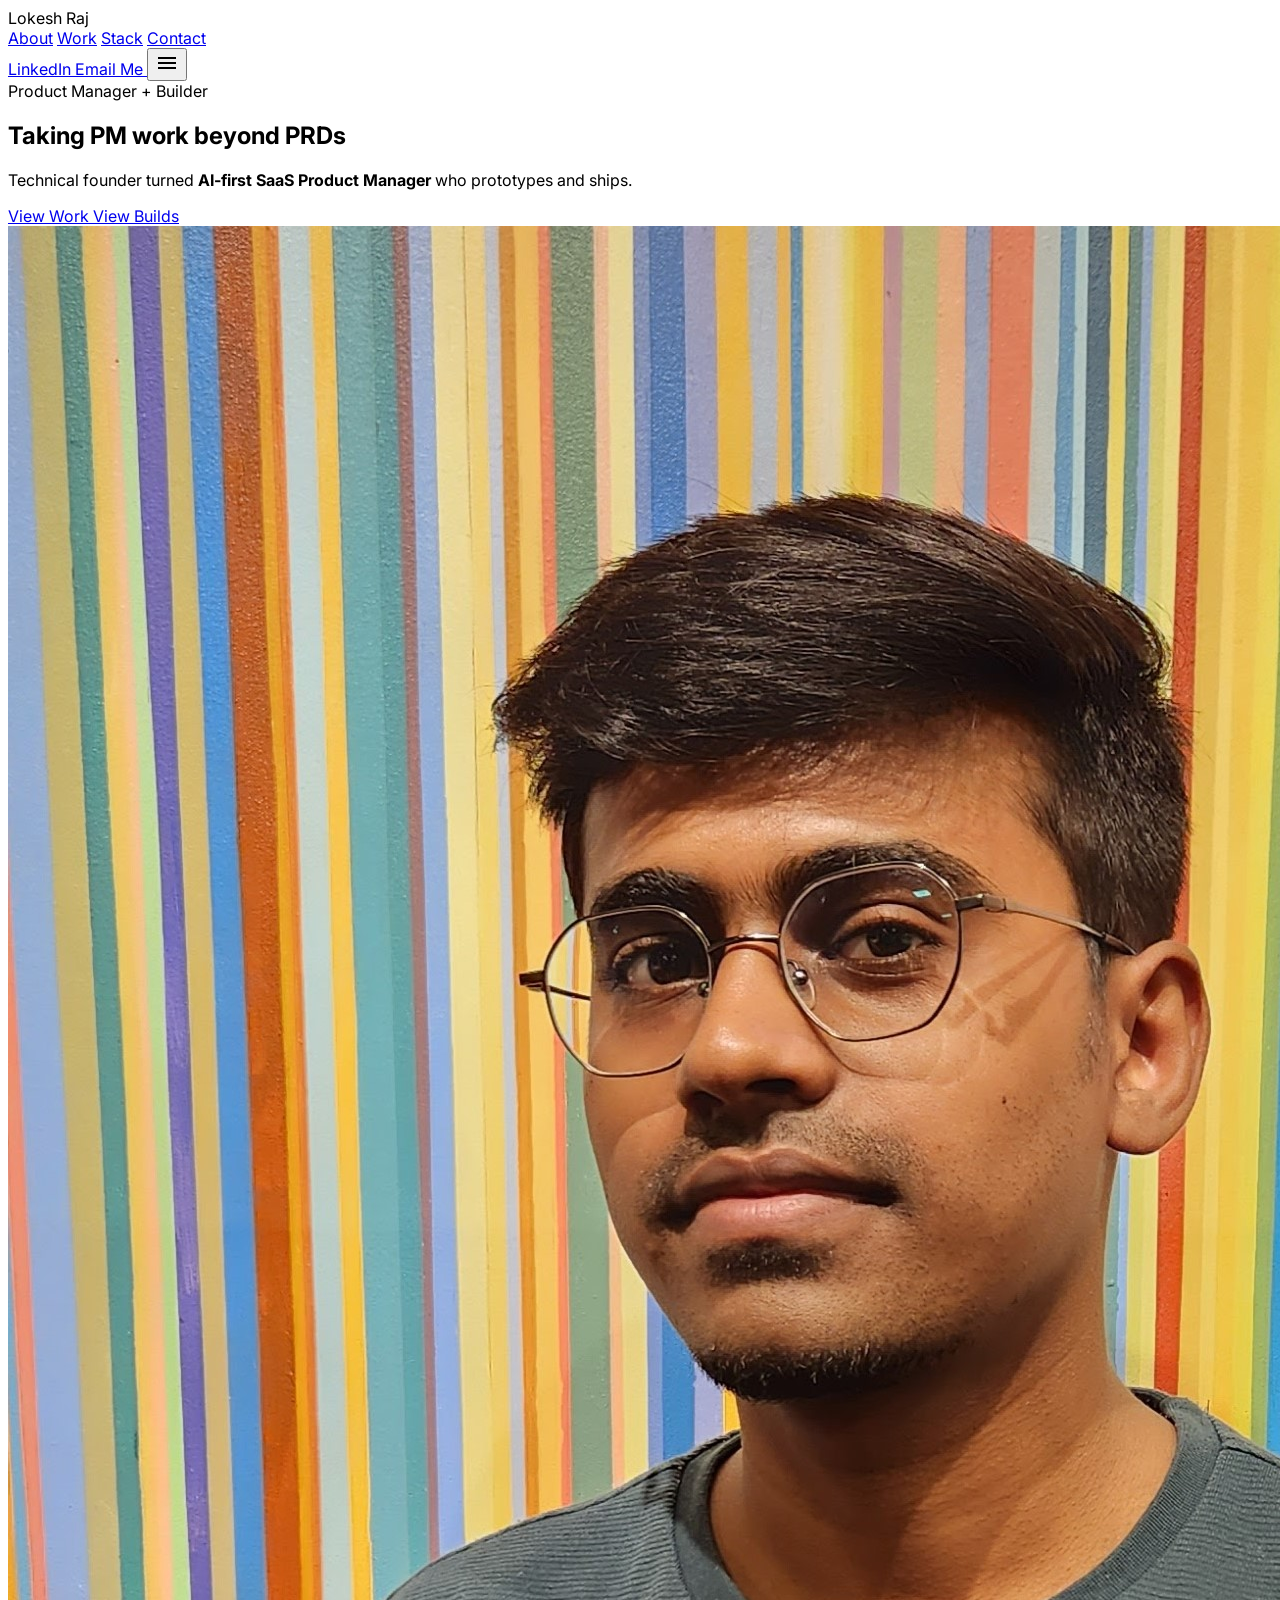
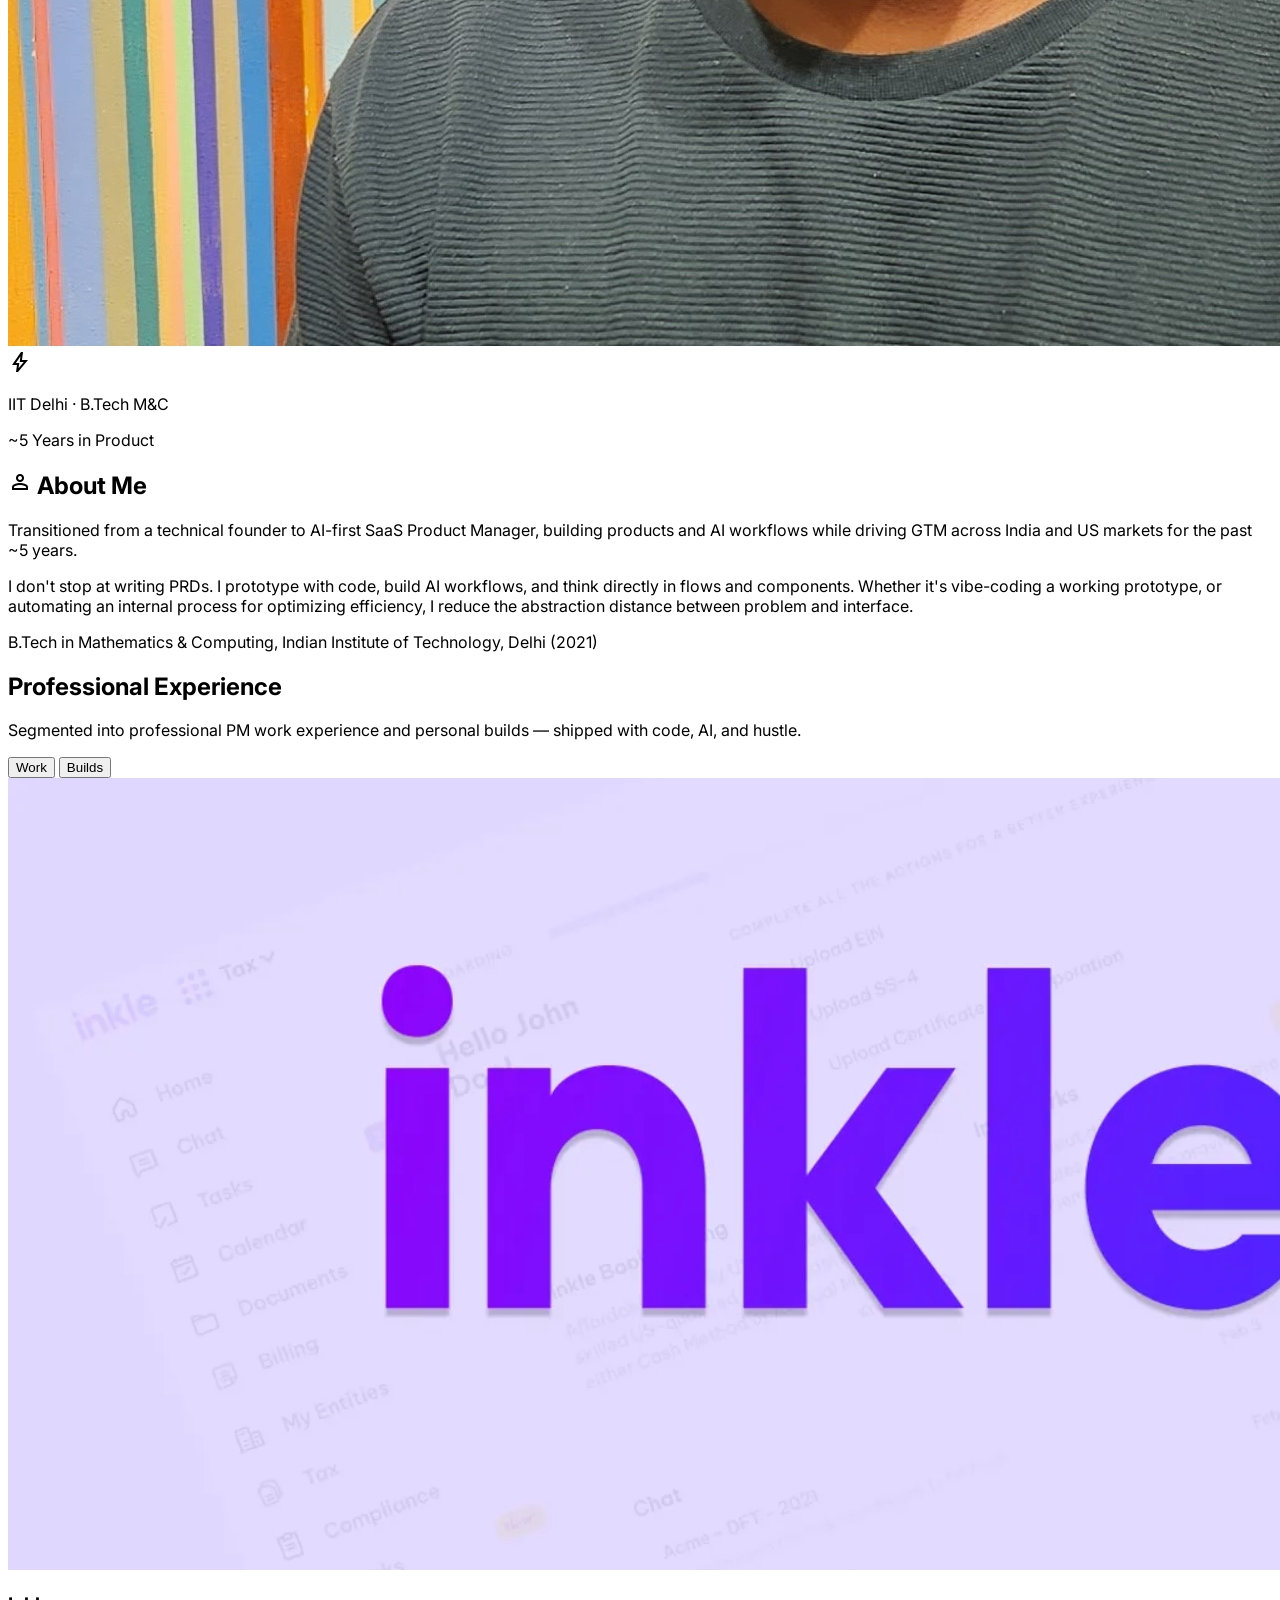
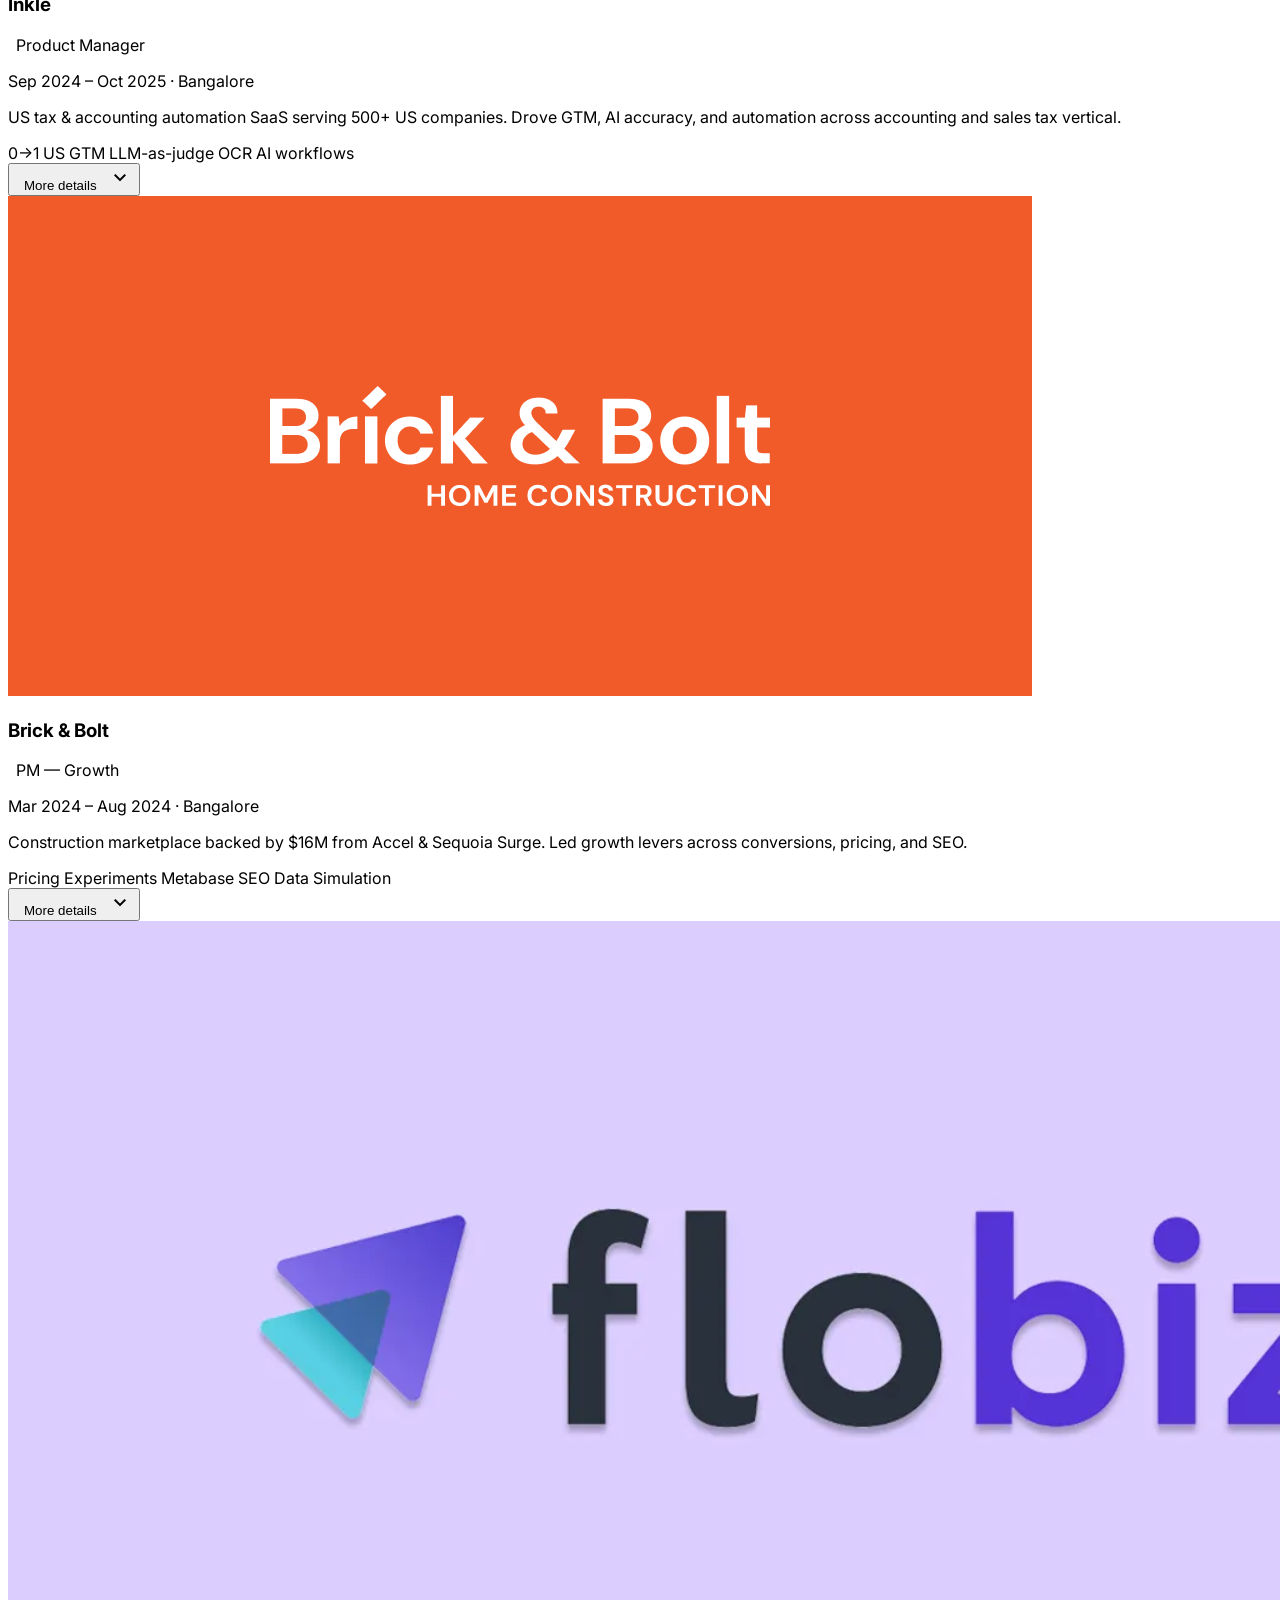
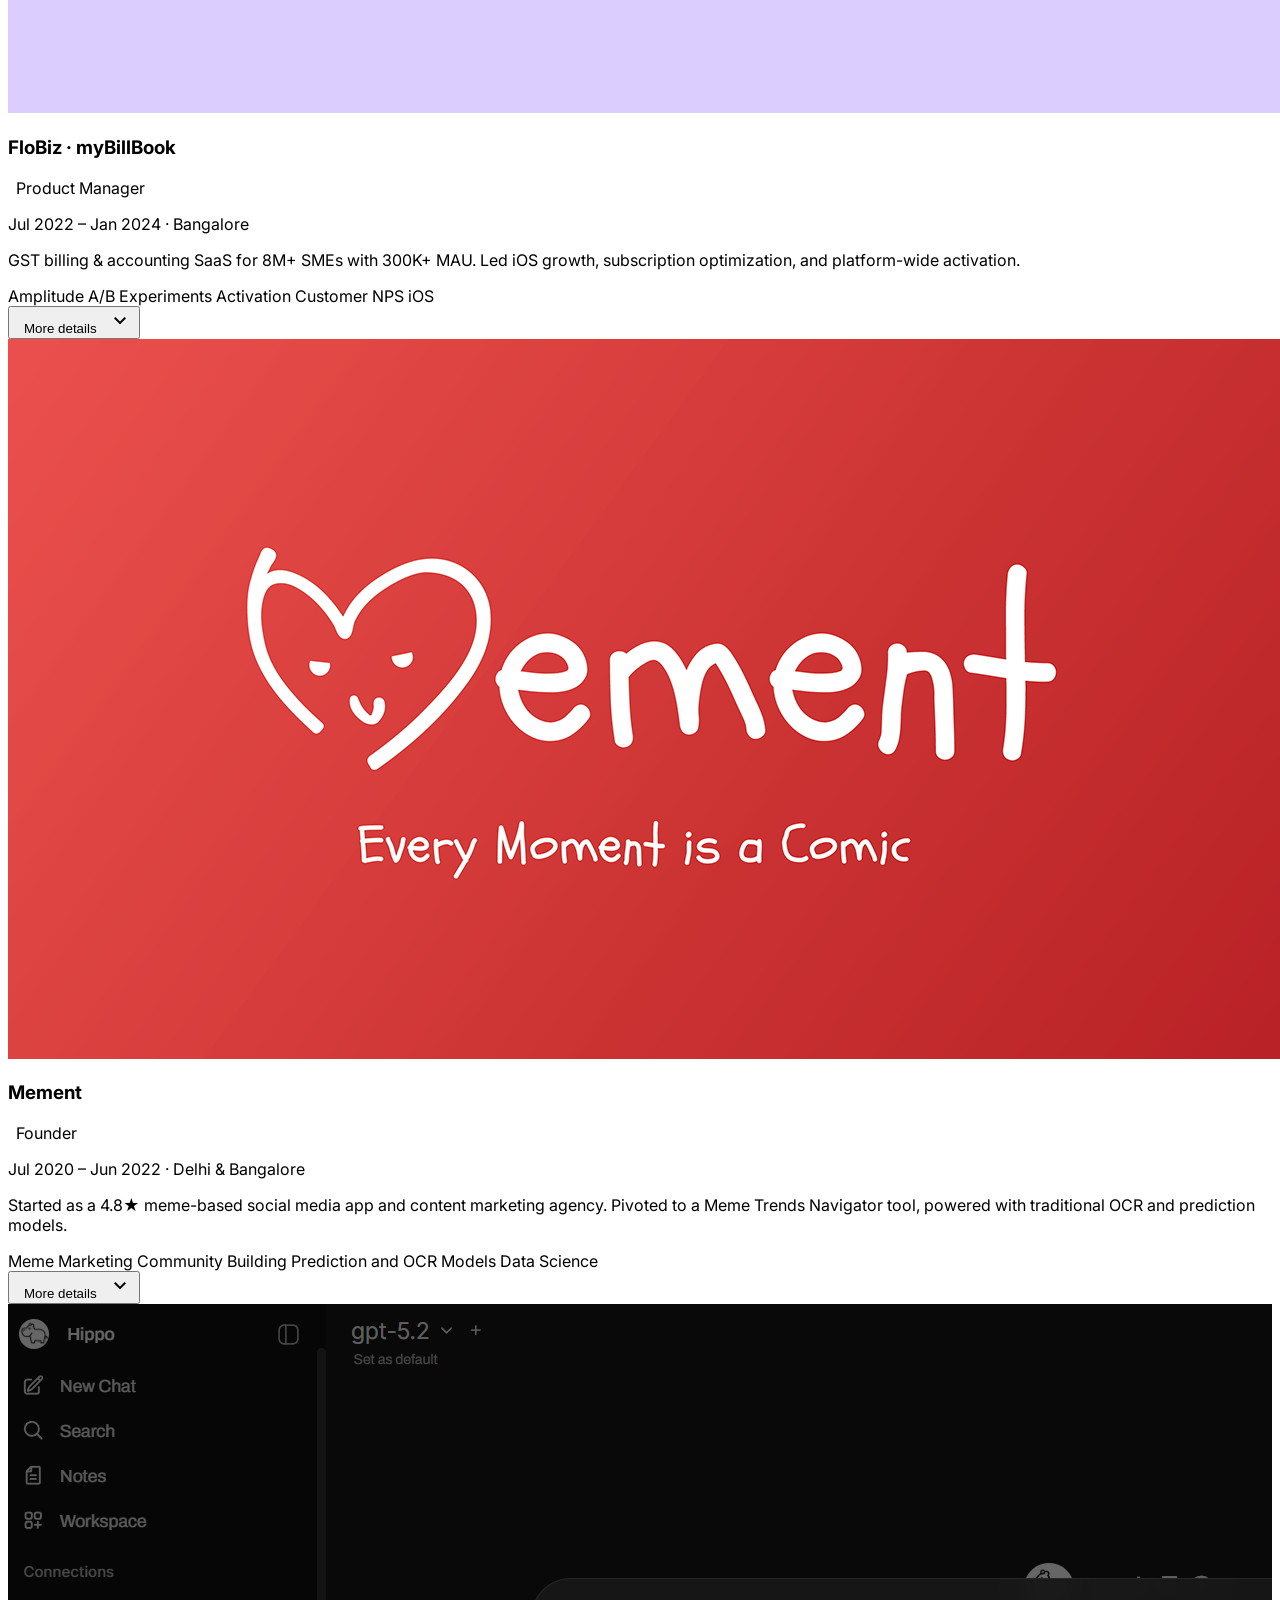
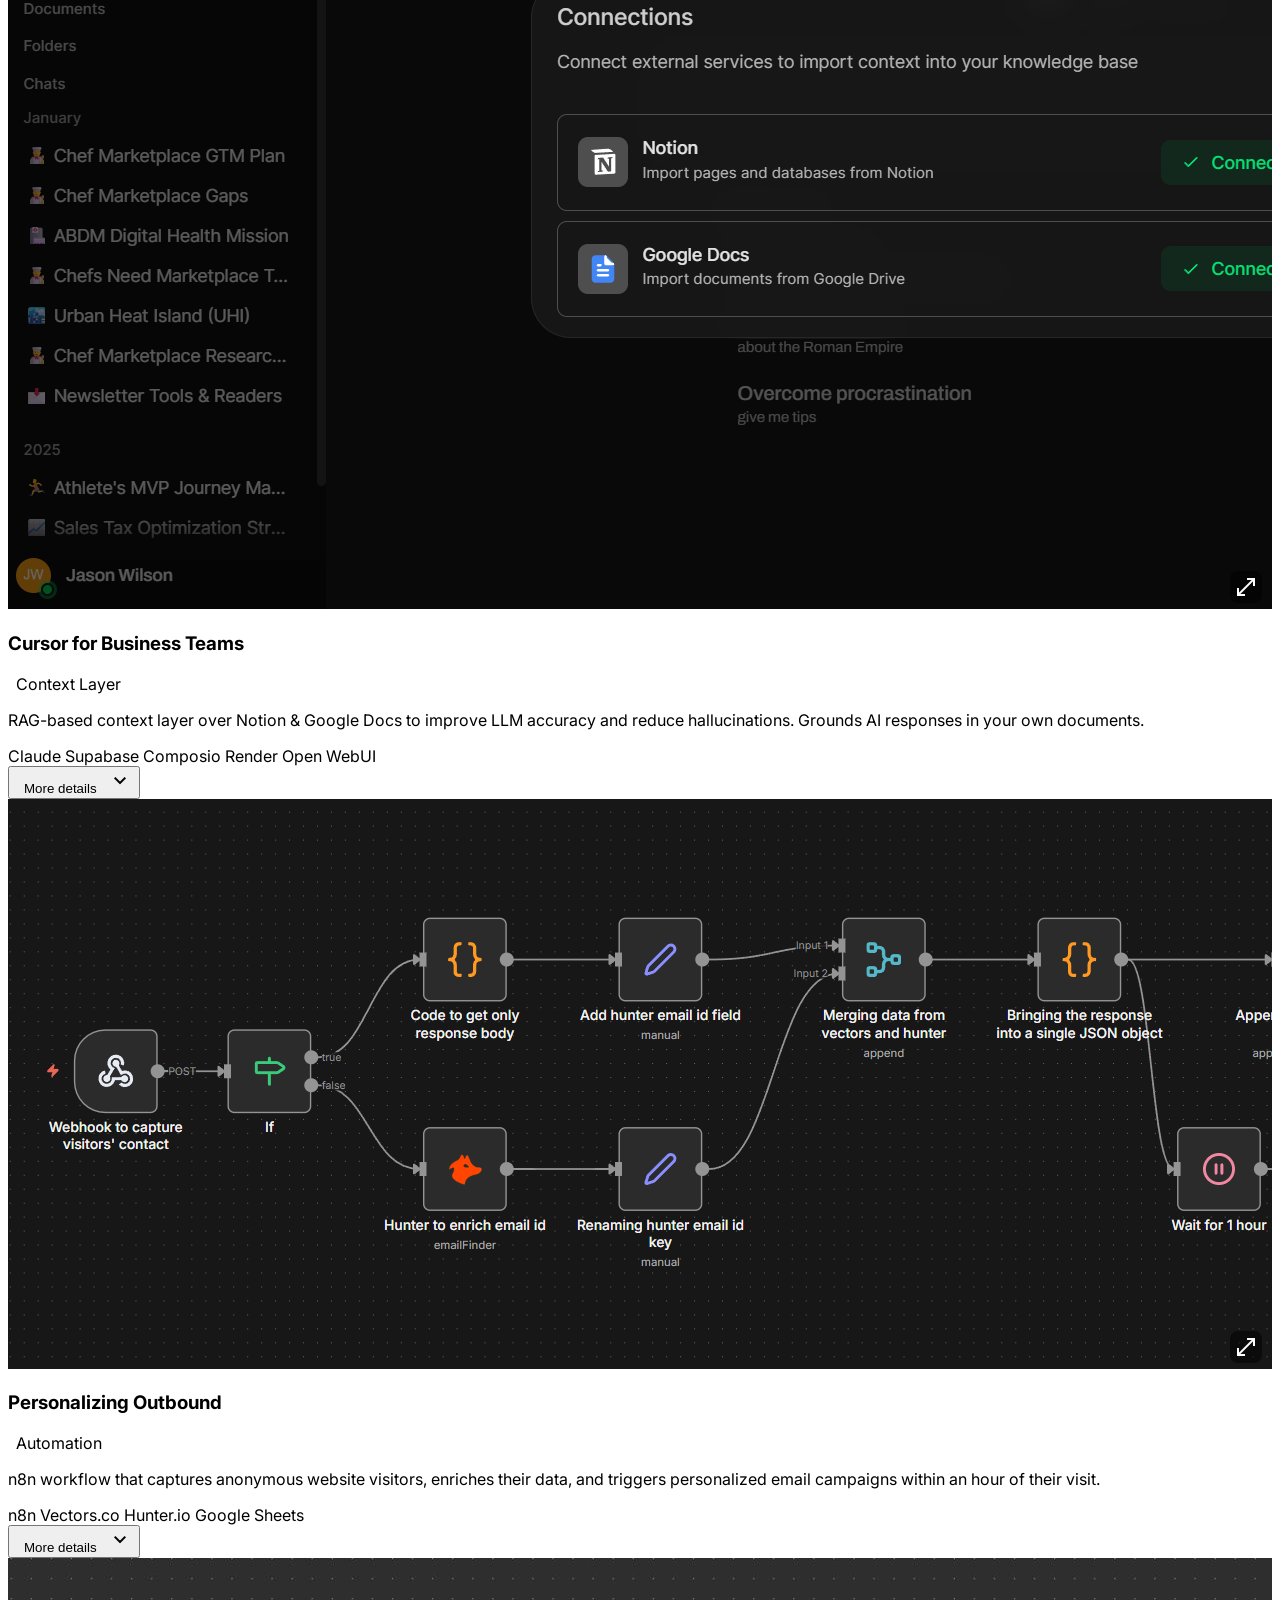
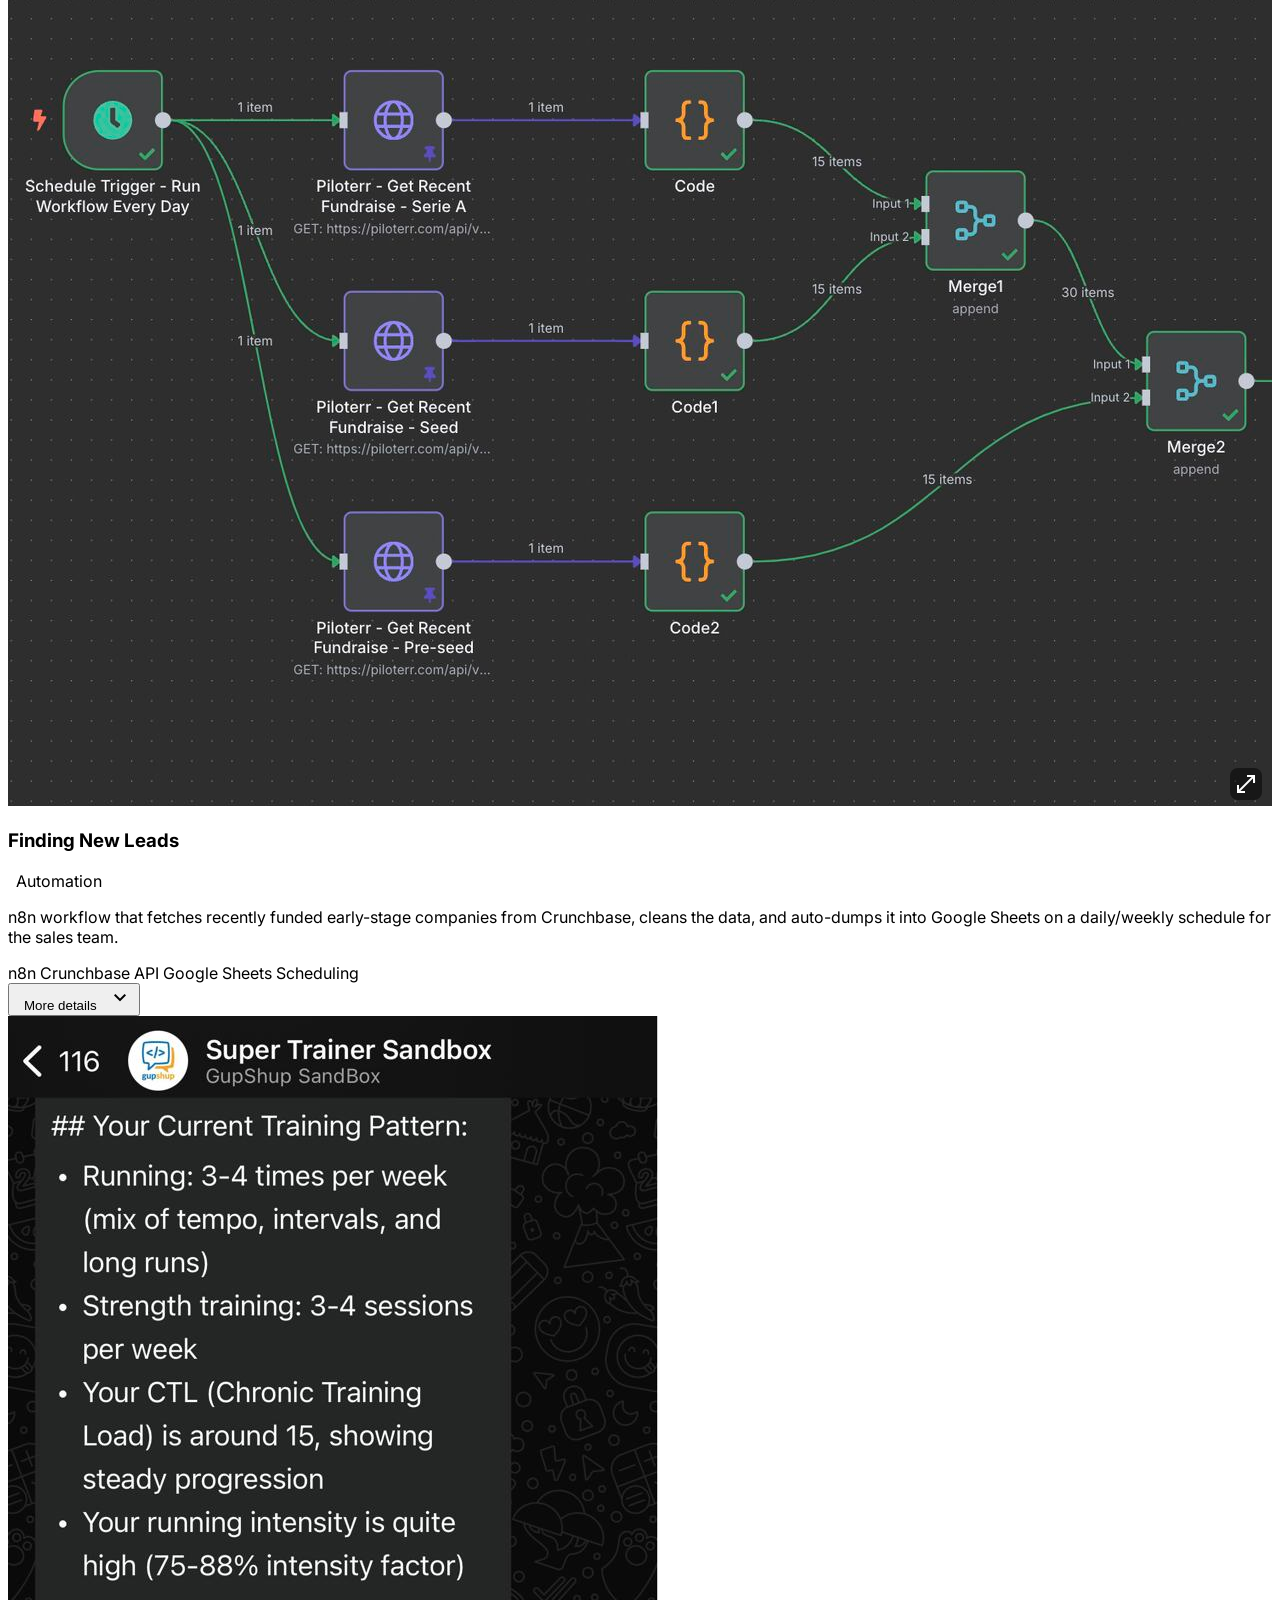
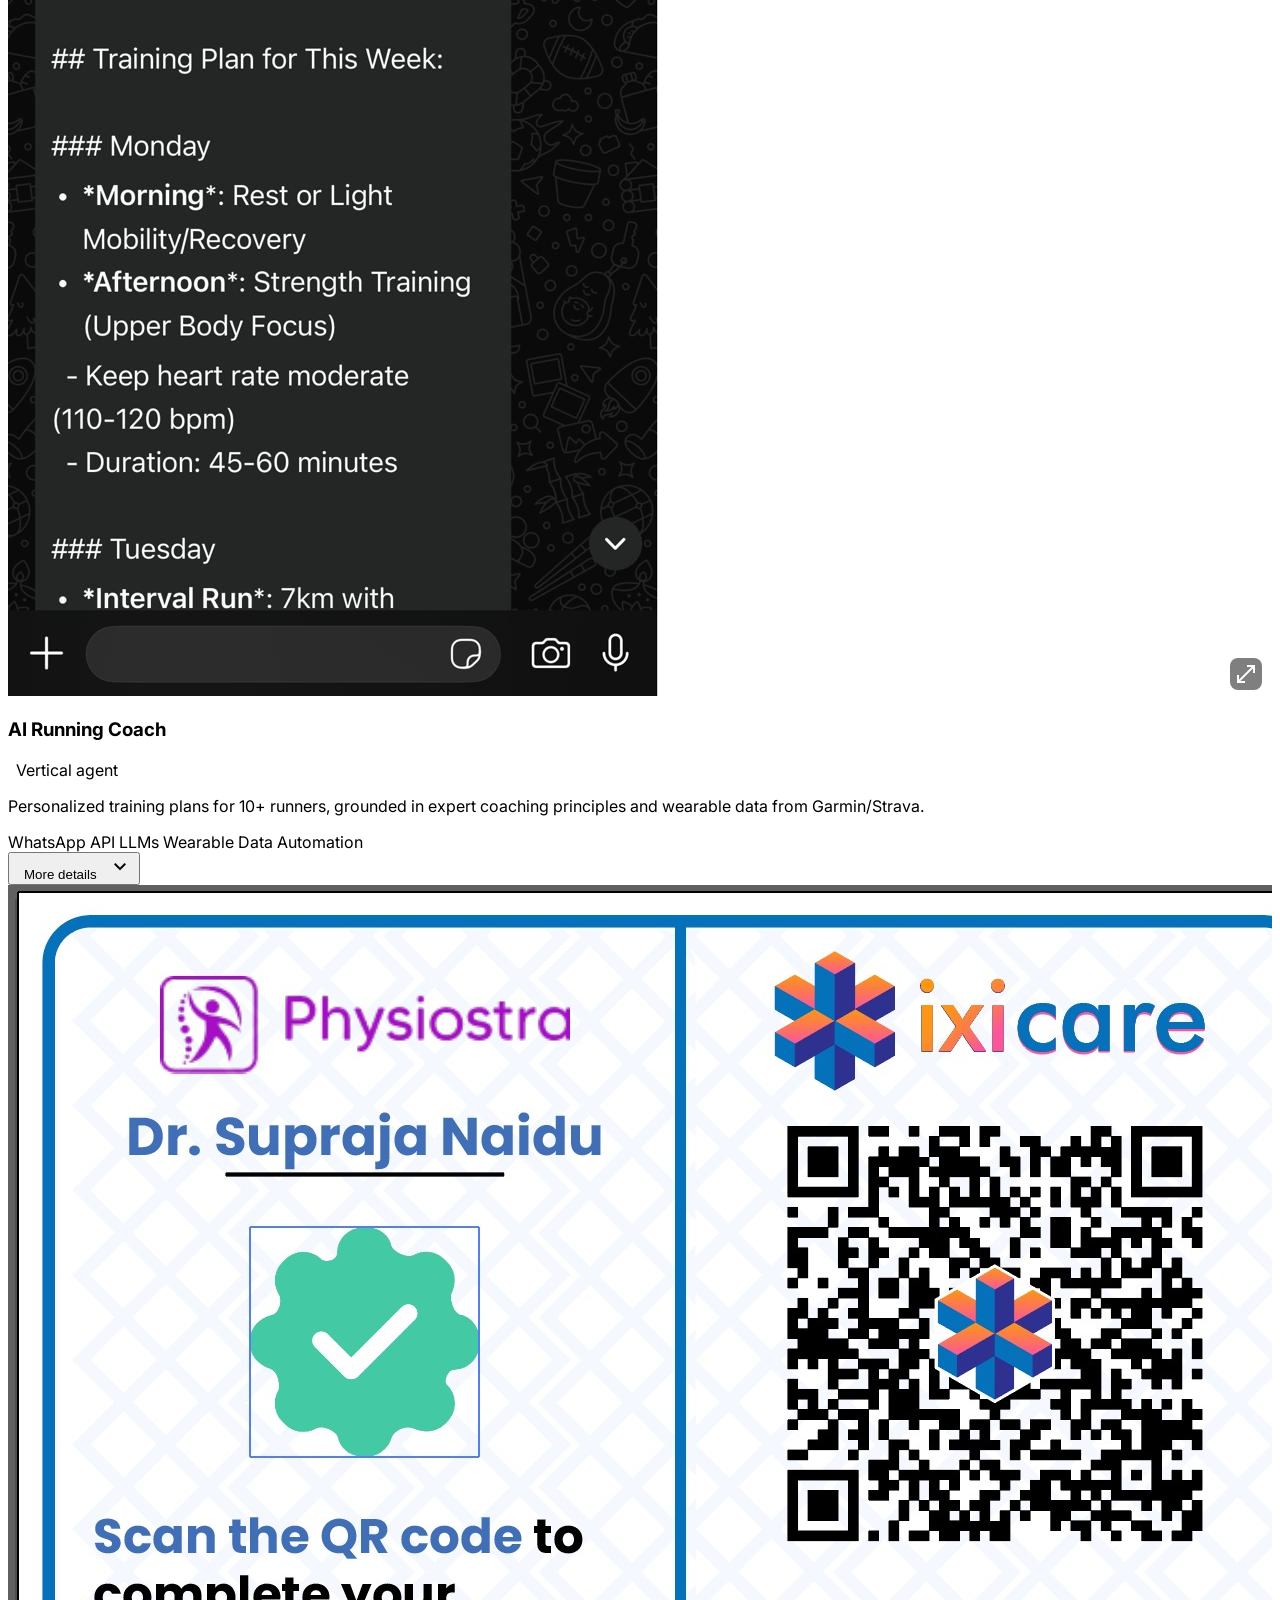
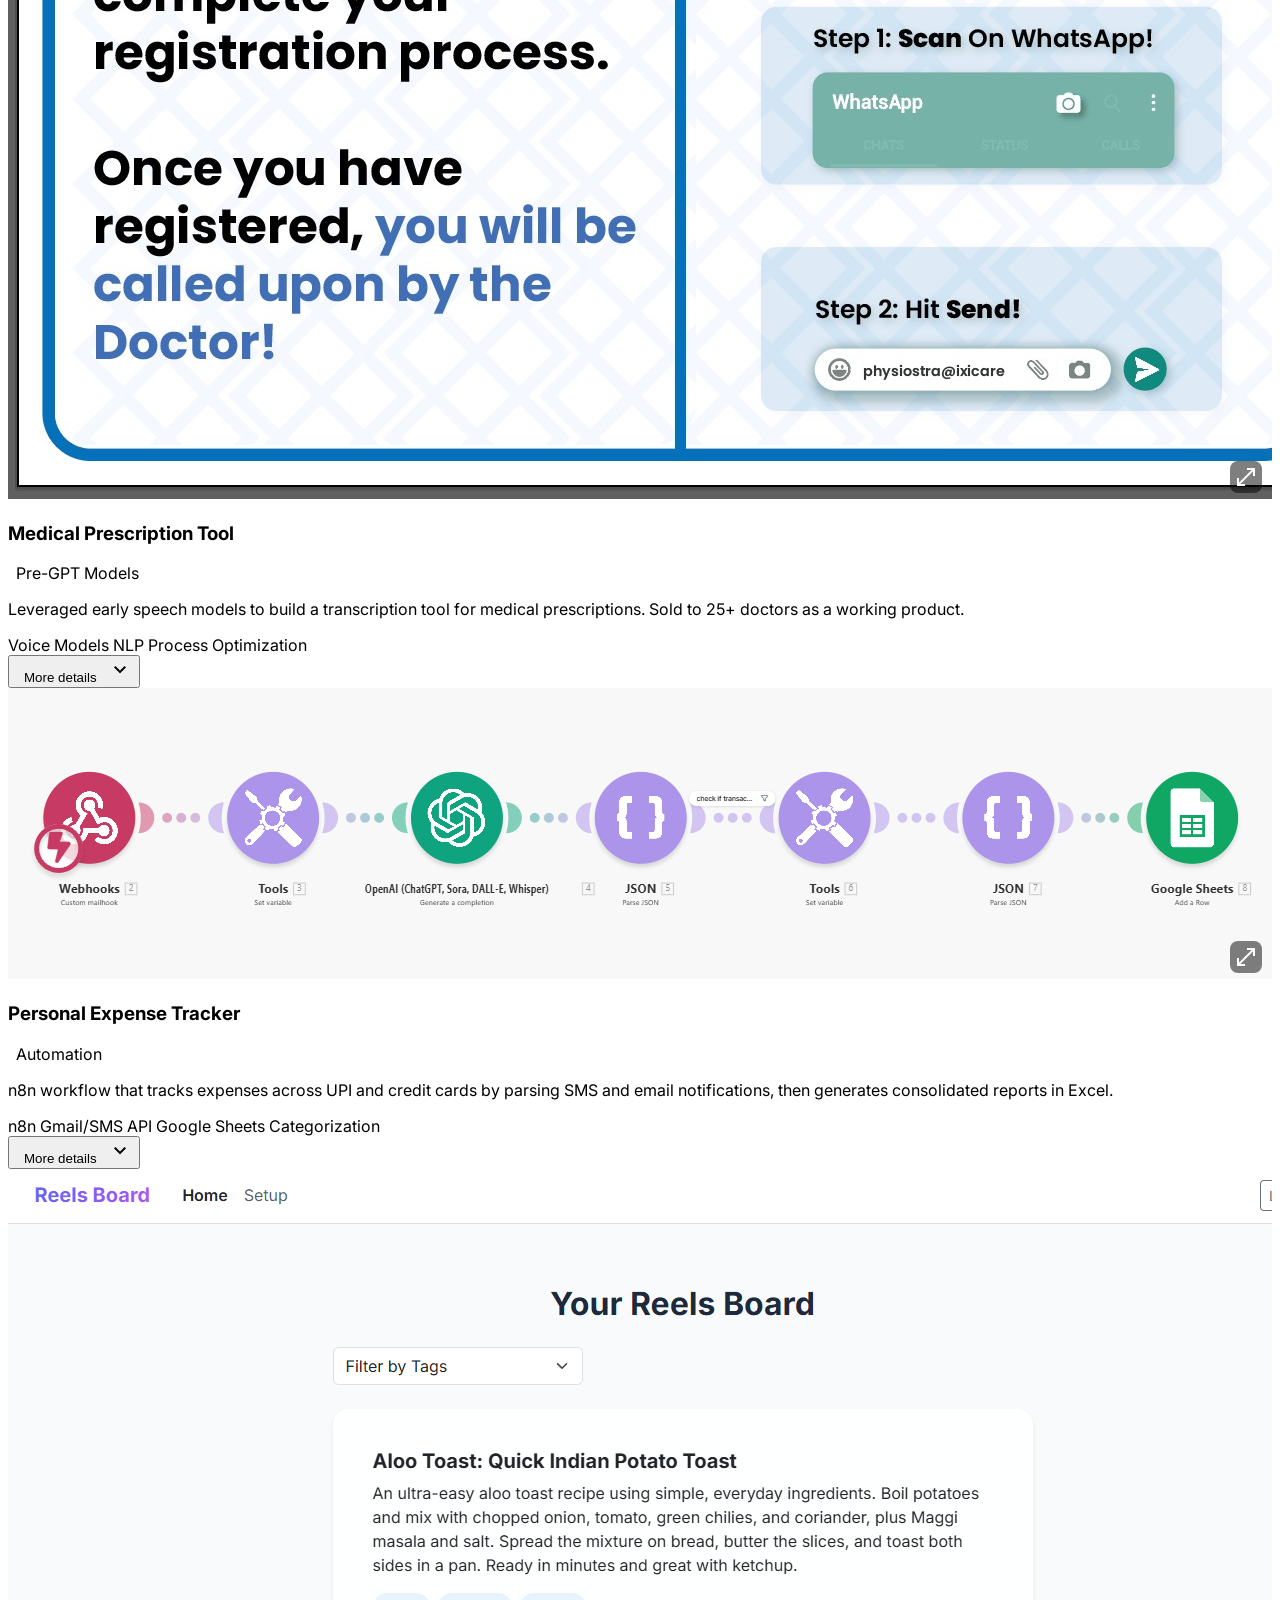
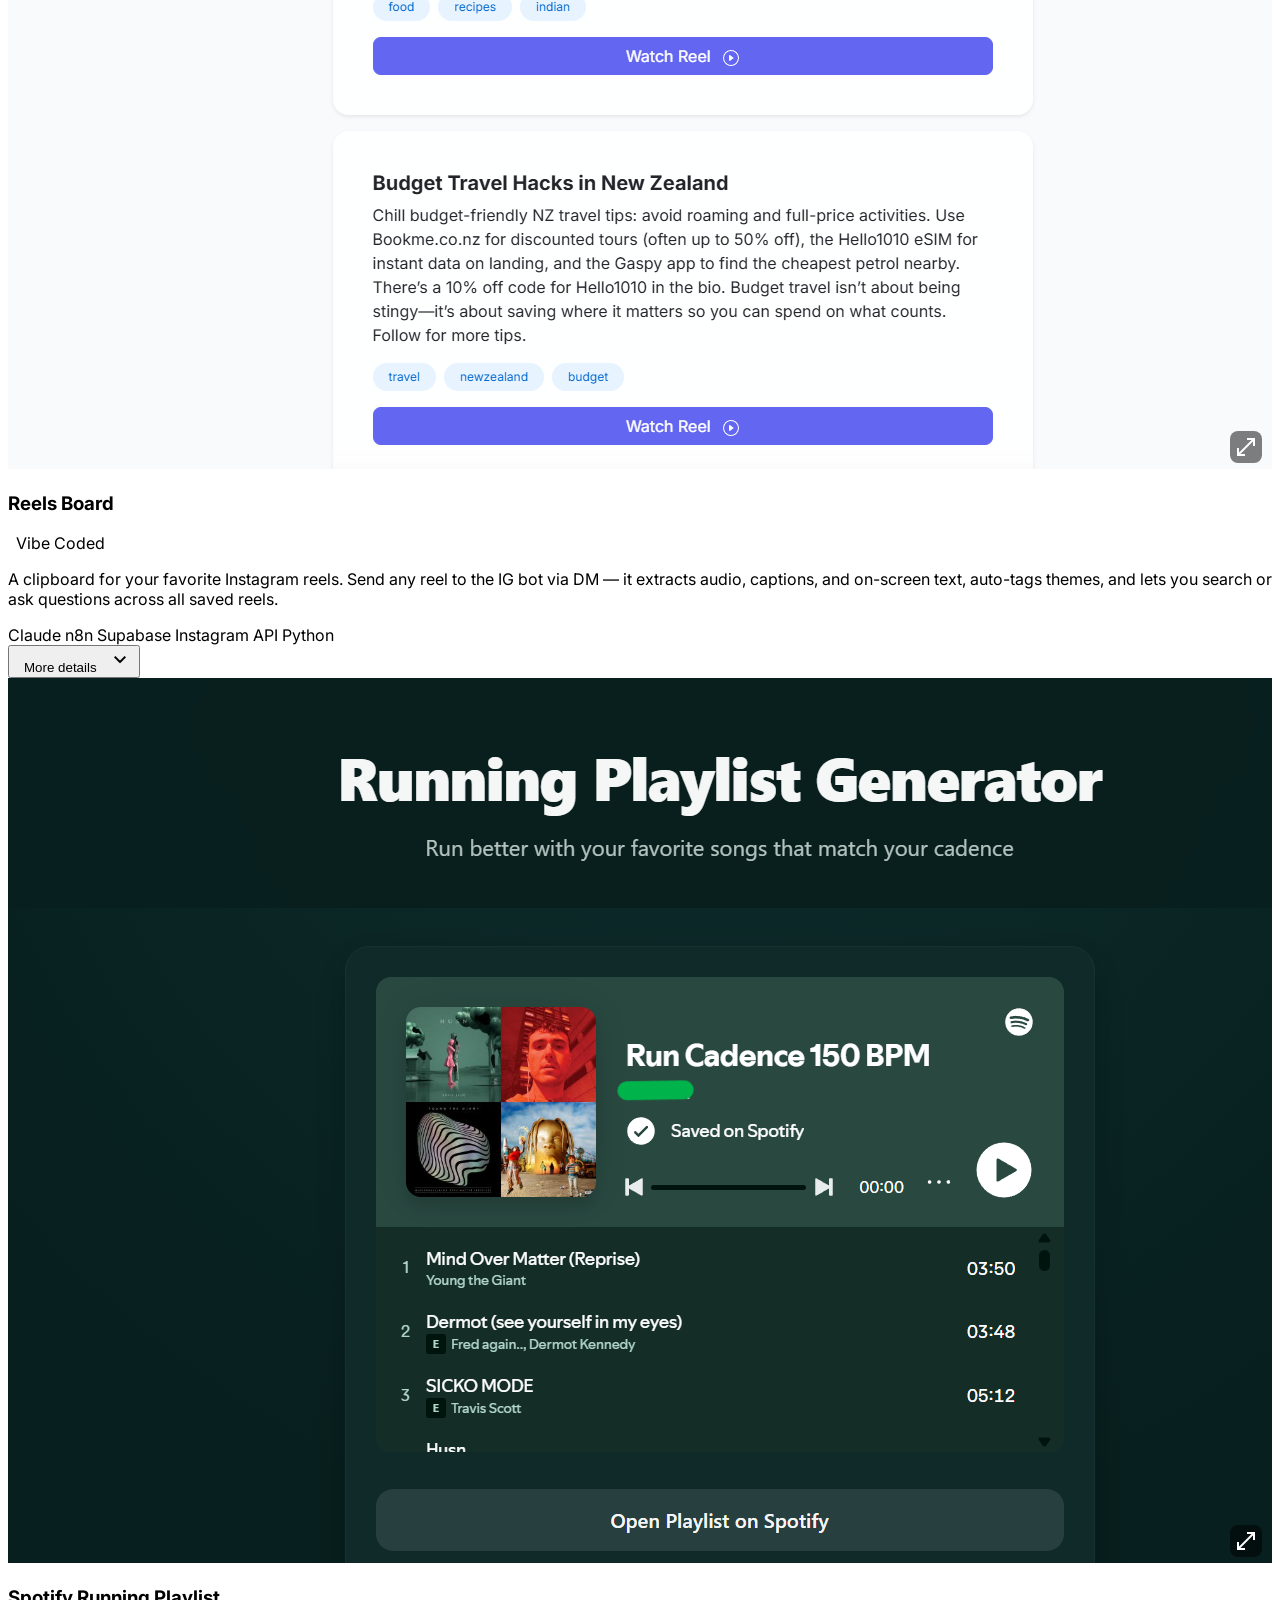
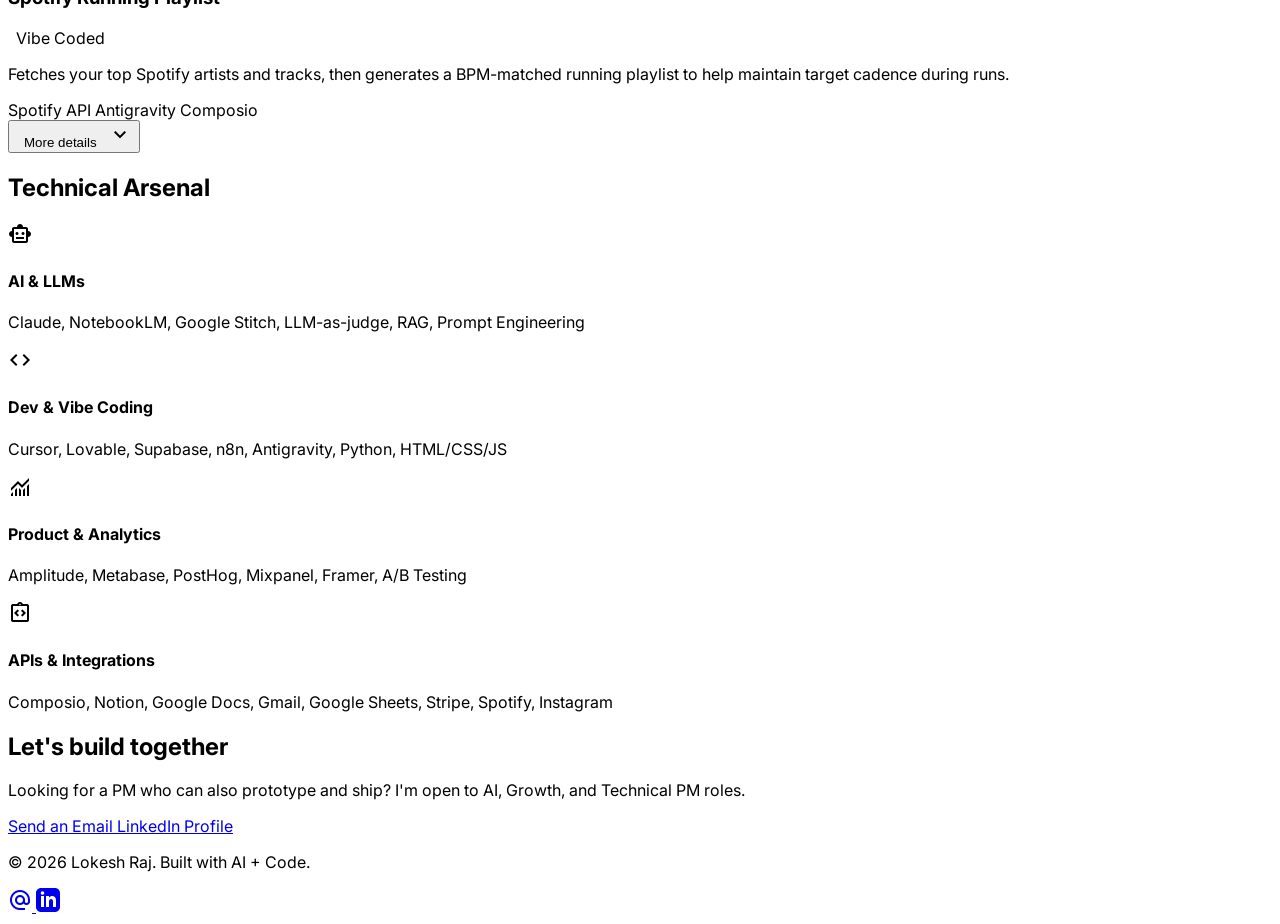
==== commit 5d84c6b6: "improvements" ====
--- a/index.html
+++ b/index.html
@@ -332,7 +332,7 @@
                     </div>
                     <div>
                         <p class="text-xs text-slate-500 font-medium">IIT Delhi · B.Tech M&C</p>
-                        <p class="text-sm font-bold text-slate-900">4.5 Years in Product</p>
+                        <p class="text-sm font-bold text-slate-900">~5 Years in Product</p>
                     </div>
                 </div>
             </div>
@@ -348,13 +348,13 @@
                 <div class="text-lg text-slate-600 leading-relaxed space-y-4 text-justify">
                     <p>
                         Transitioned from a technical founder to AI-first SaaS Product Manager, building products and
-                        AI workflows while driving GTM across India and US markets for the past 4.5 years.
+                        AI workflows while driving GTM across India and US markets for the past ~5 years.
                     </p>
                     <p>
                         I don't stop at writing PRDs. I prototype with code, build AI workflows, and think directly in
-                        flows and components. Whether it's wireframing edge states in Figma before a single line is
-                        written, or vibe-coding a working prototype in Google Stitch, I reduce the abstraction distance
-                        between problem and interface. This means fewer surprises at shipping time.
+                        flows and components. Whether it's vibe-coding a working prototype, or automating an internal
+                        process for optimizing efficiency, I reduce the abstraction distance between problem and
+                        interface.
                     </p>
                     <p class="text-base text-slate-500 italic">
                         B.Tech in Mathematics & Computing, Indian Institute of Technology, Delhi (2021)
@@ -1097,14 +1097,19 @@
         </section>
 
         <footer class="mt-24 pb-12 flex flex-col md:flex-row justify-between items-center gap-4">
-            <p class="text-slate-400 text-sm">© 2025 Lokesh Raj. Built with AI + Code.</p>
+            <p class="text-slate-400 text-sm">© 2026 Lokesh Raj. Built with AI + Code.</p>
             <div class="flex items-center gap-6">
-                <a class="text-slate-400 hover:text-primary transition-colors" href="mailto:lokeshraj0506@gmail.com">
+                <a class="flex items-center text-slate-400 hover:text-primary transition-colors"
+                    href="mailto:lokeshraj0506@gmail.com">
                     <span class="material-symbols-outlined">alternate_email</span>
                 </a>
-                <a class="text-slate-400 hover:text-primary transition-colors"
+                <a class="flex items-center text-slate-400 hover:text-primary transition-colors"
                     href="https://www.linkedin.com/in/rajlokesh/" target="_blank">
-                    <span class="material-symbols-outlined">link</span>
+                    <svg xmlns="http://www.w3.org/2000/svg" width="24" height="24" viewBox="0 0 24 24"
+                        fill="currentColor">
+                        <path
+                            d="M19 0h-14c-2.761 0-5 2.239-5 5v14c0 2.761 2.239 5 5 5h14c2.762 0 5-2.239 5-5v-14c0-2.761-2.238-5-5-5zm-11 19h-3v-11h3v11zm-1.5-12.268c-.966 0-1.75-.79-1.75-1.764s.784-1.764 1.75-1.764 1.75.79 1.75 1.764-.783 1.764-1.75 1.764zm13.5 12.268h-3v-5.604c0-3.368-4-3.113-4 0v5.604h-3v-11h3v1.765c1.396-2.586 7-2.777 7 2.476v6.759z" />
+                    </svg>
                 </a>
             </div>
         </footer>
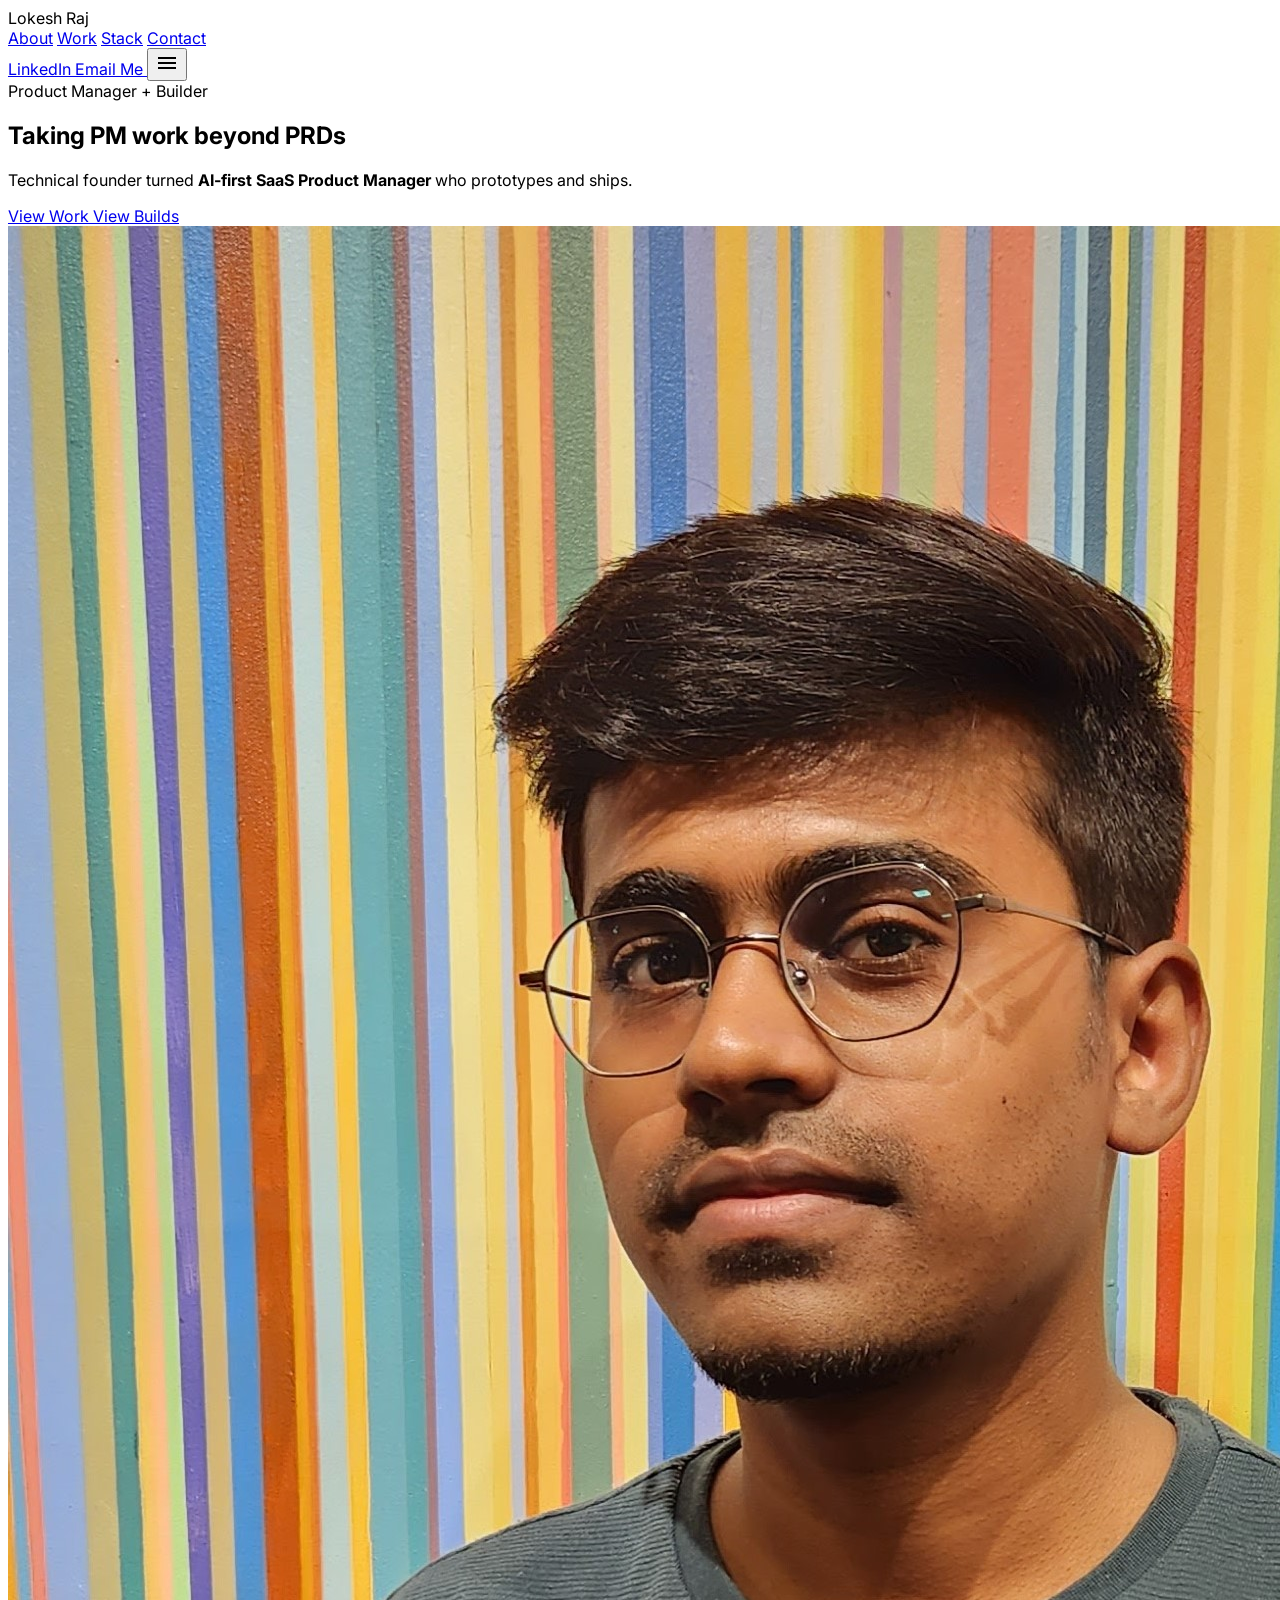
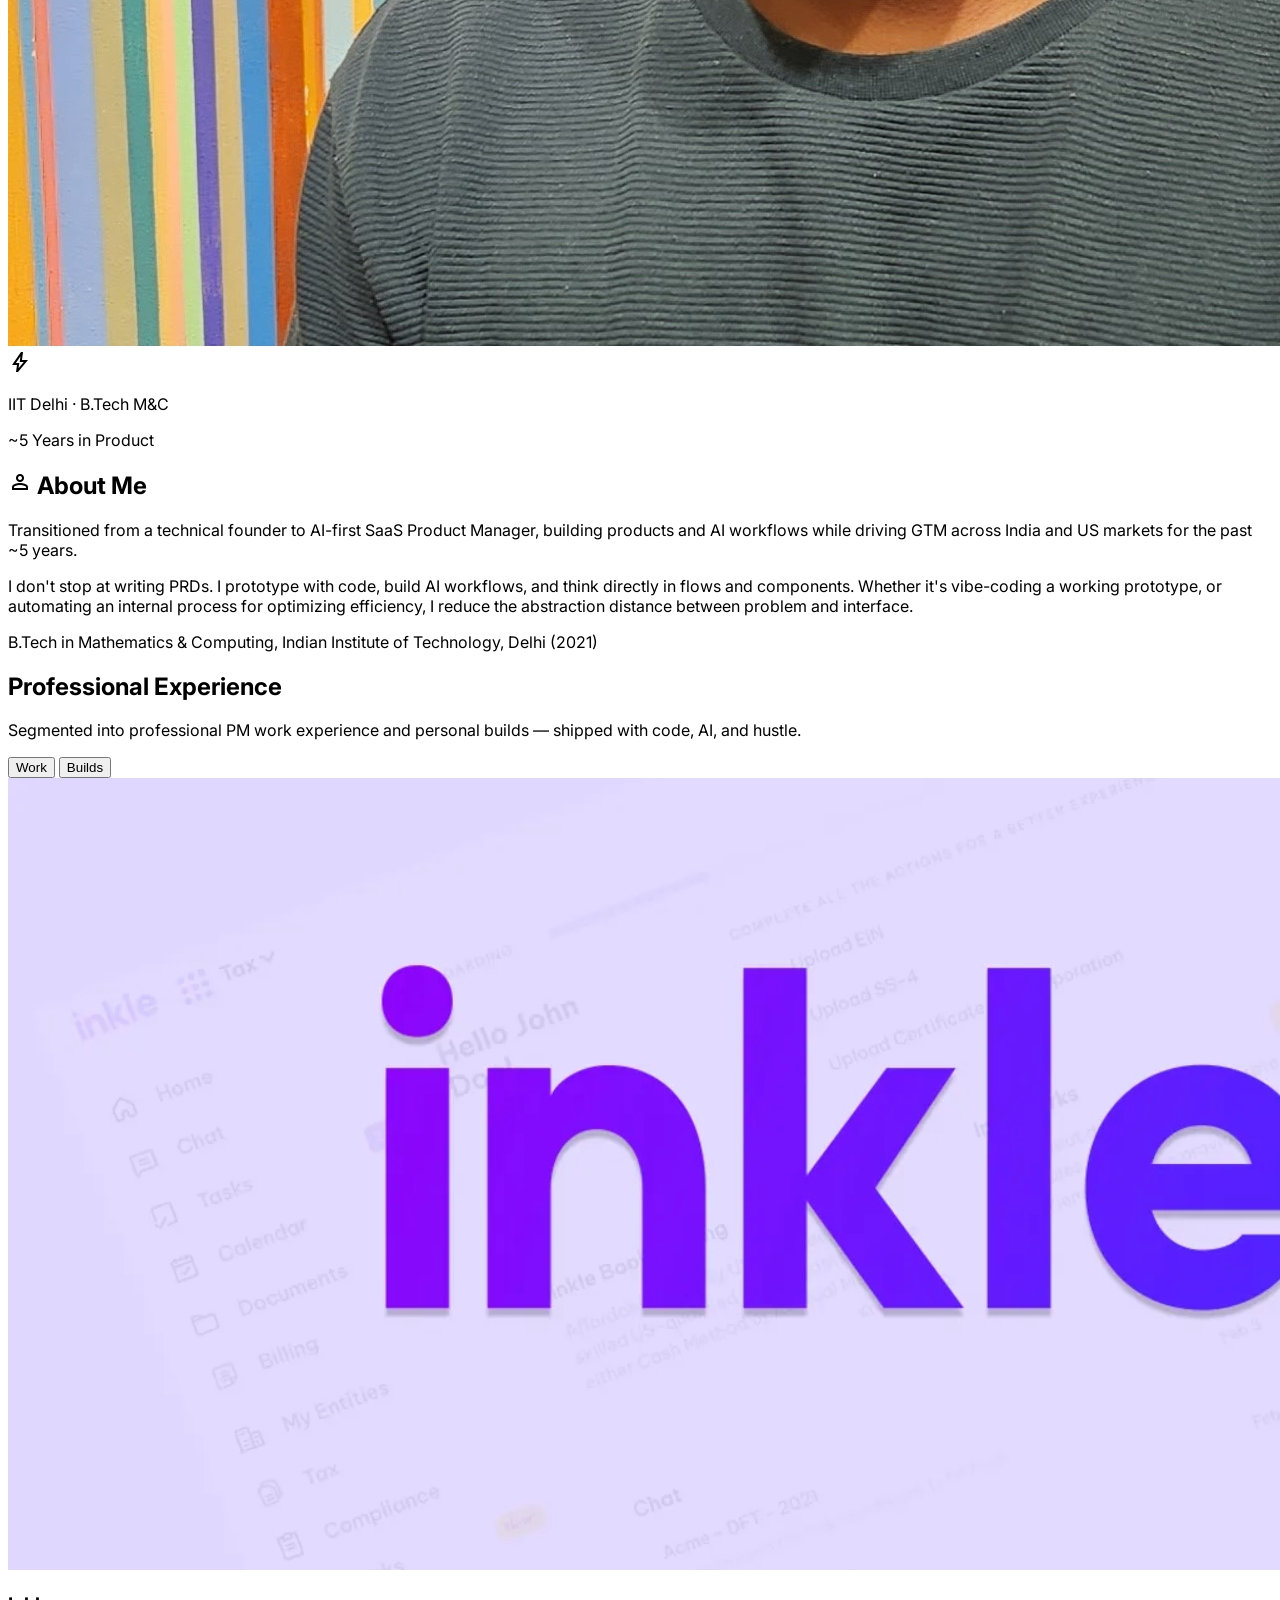
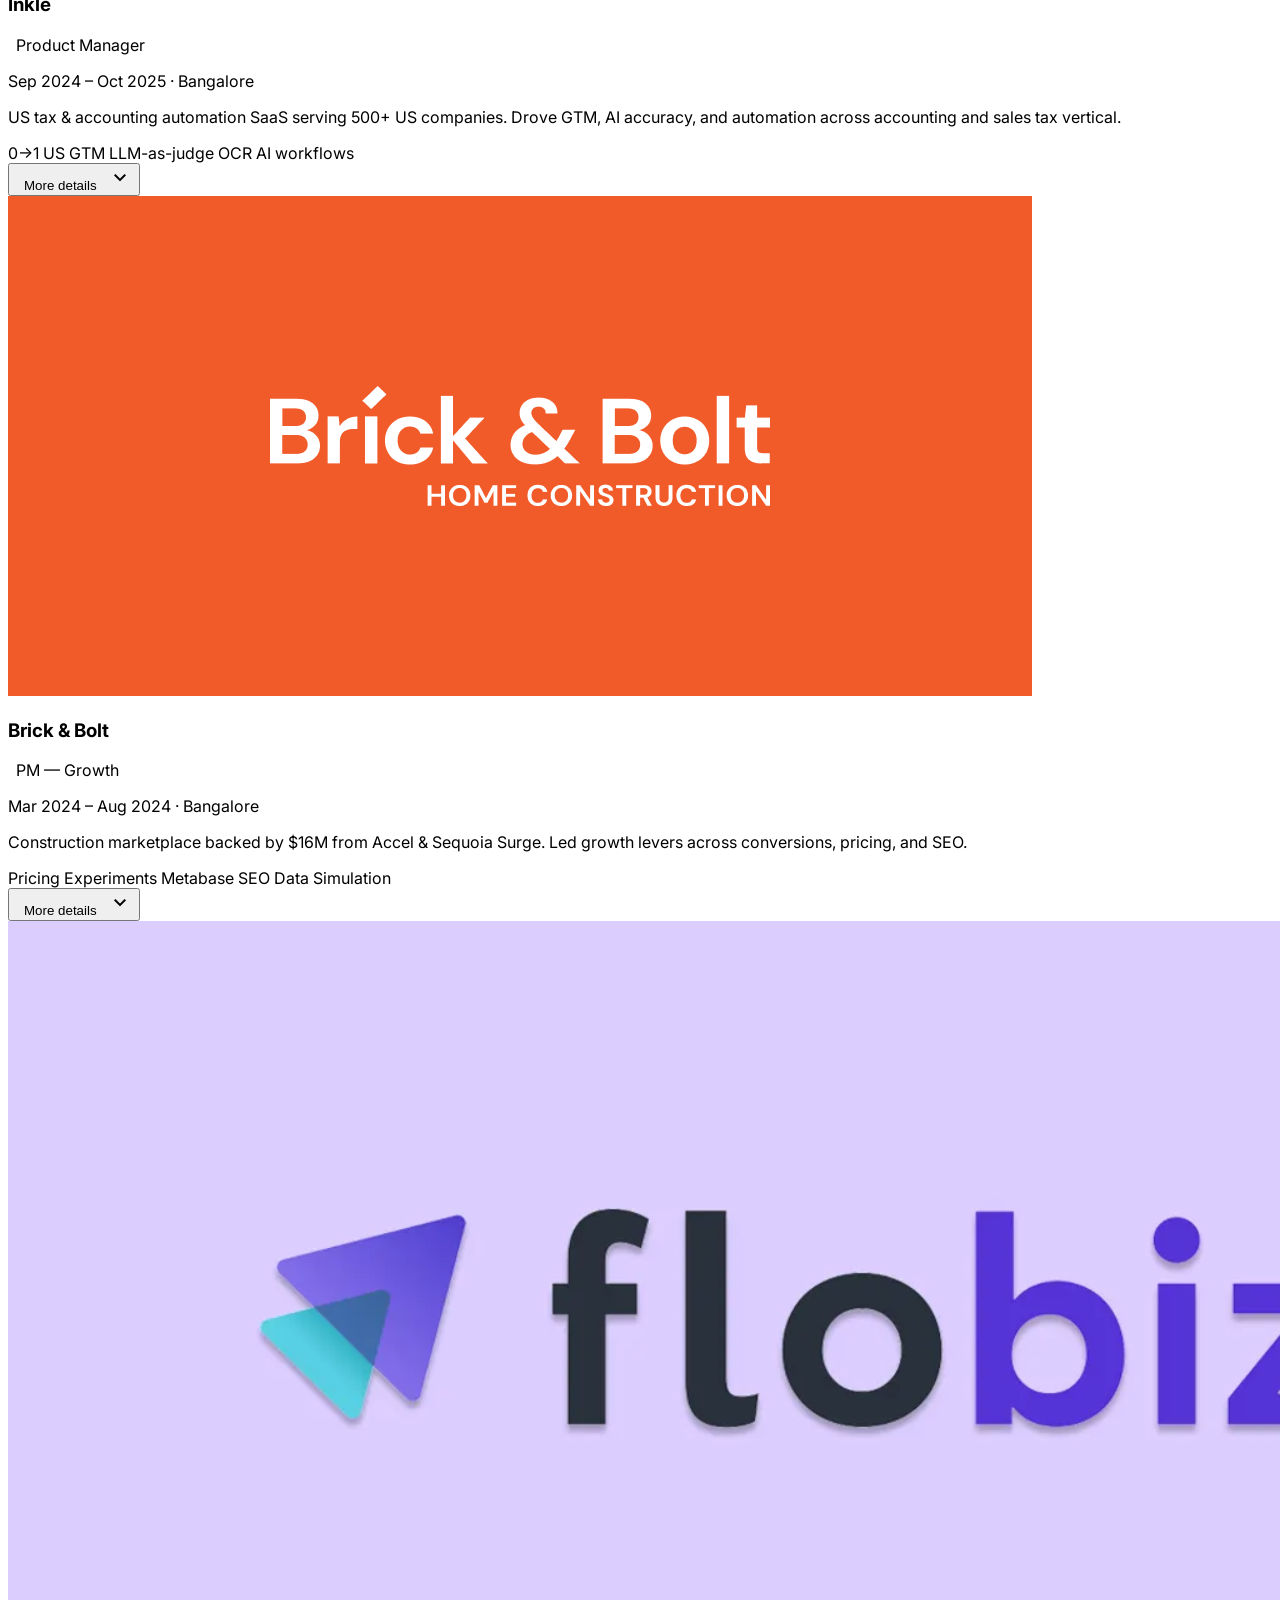
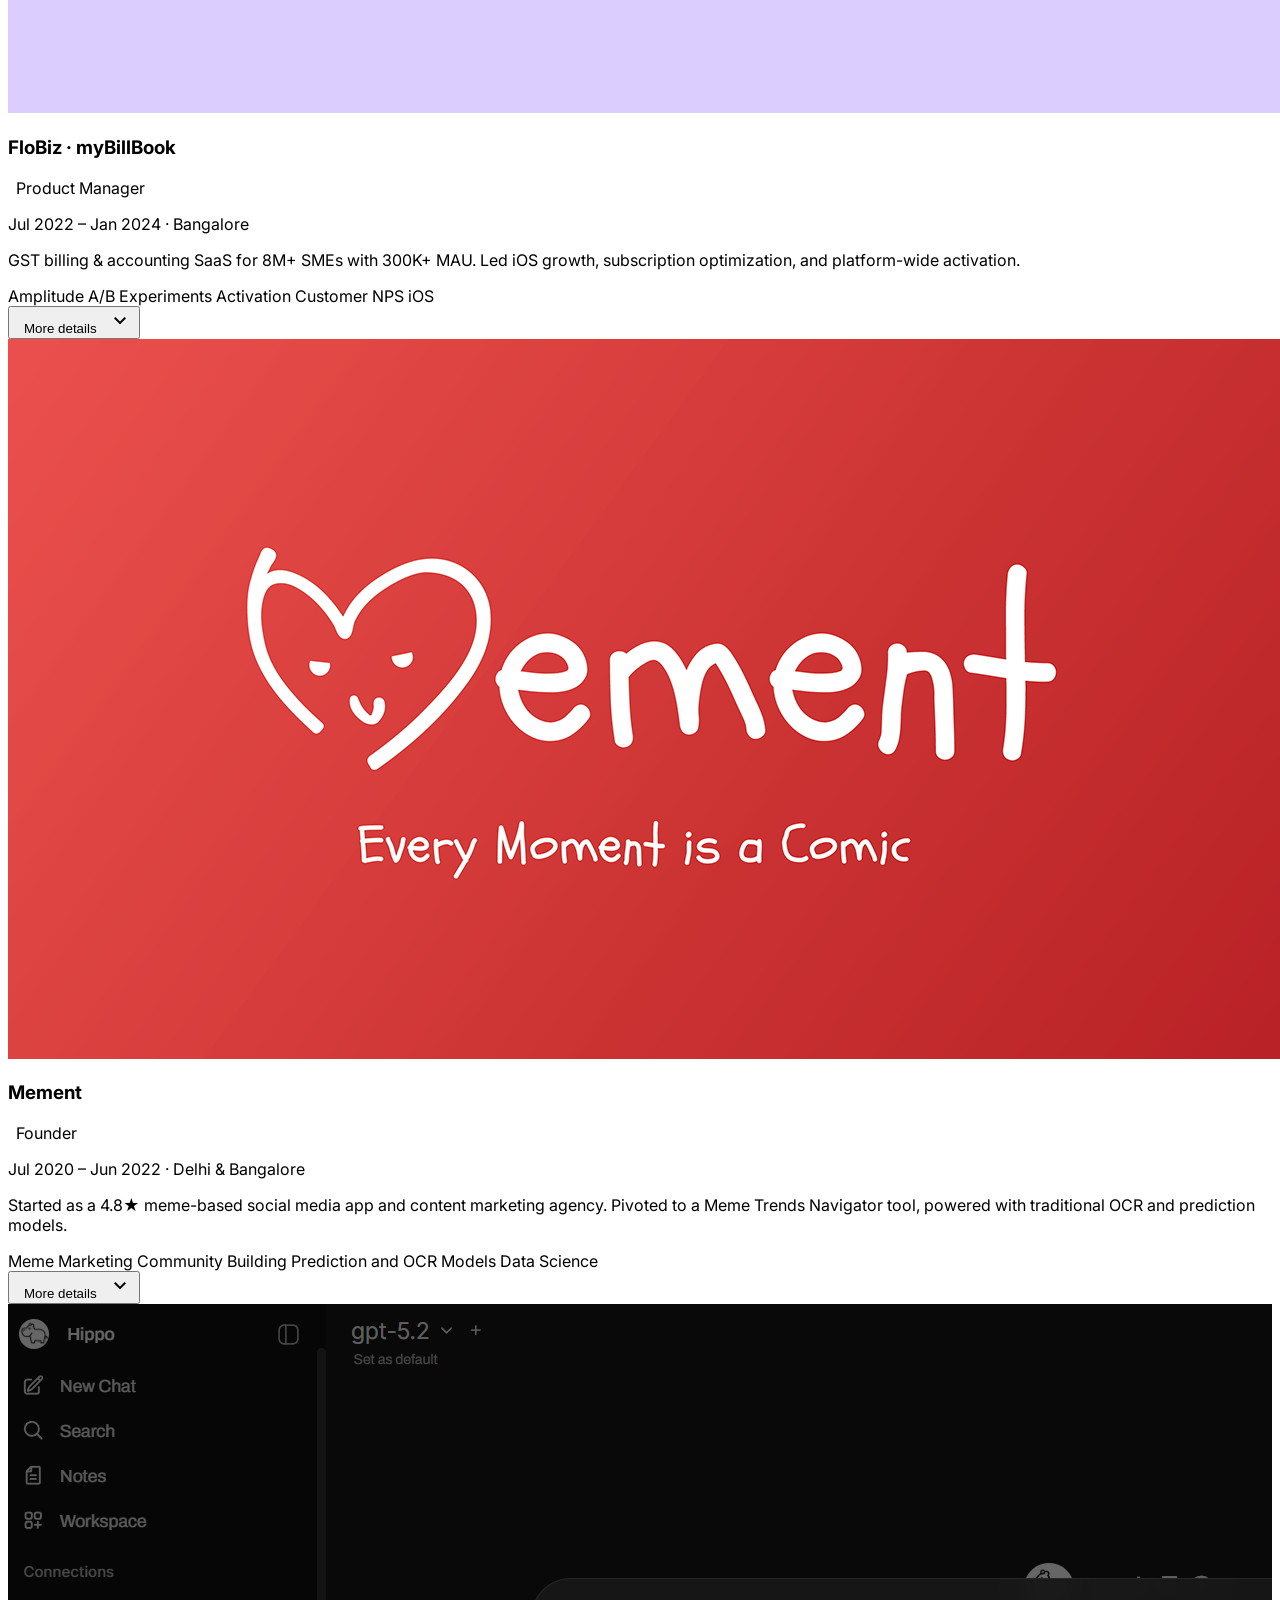
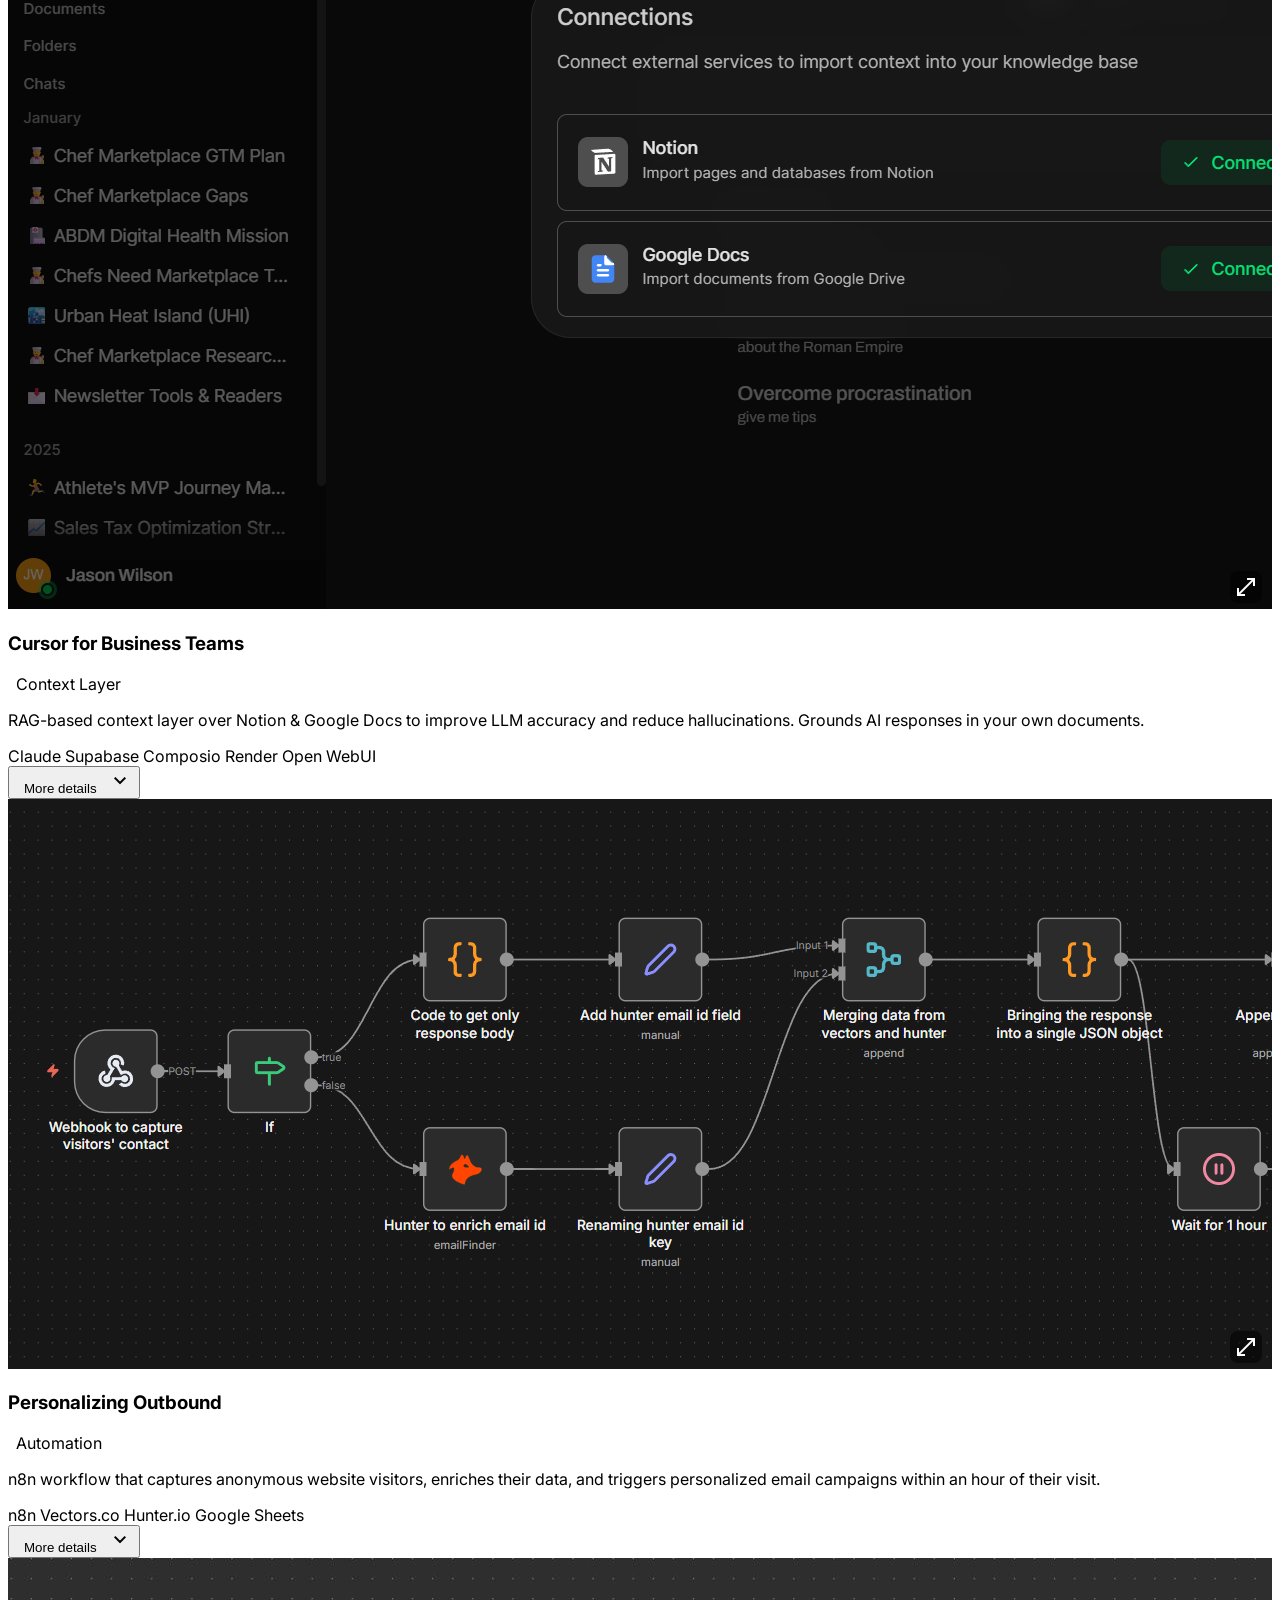
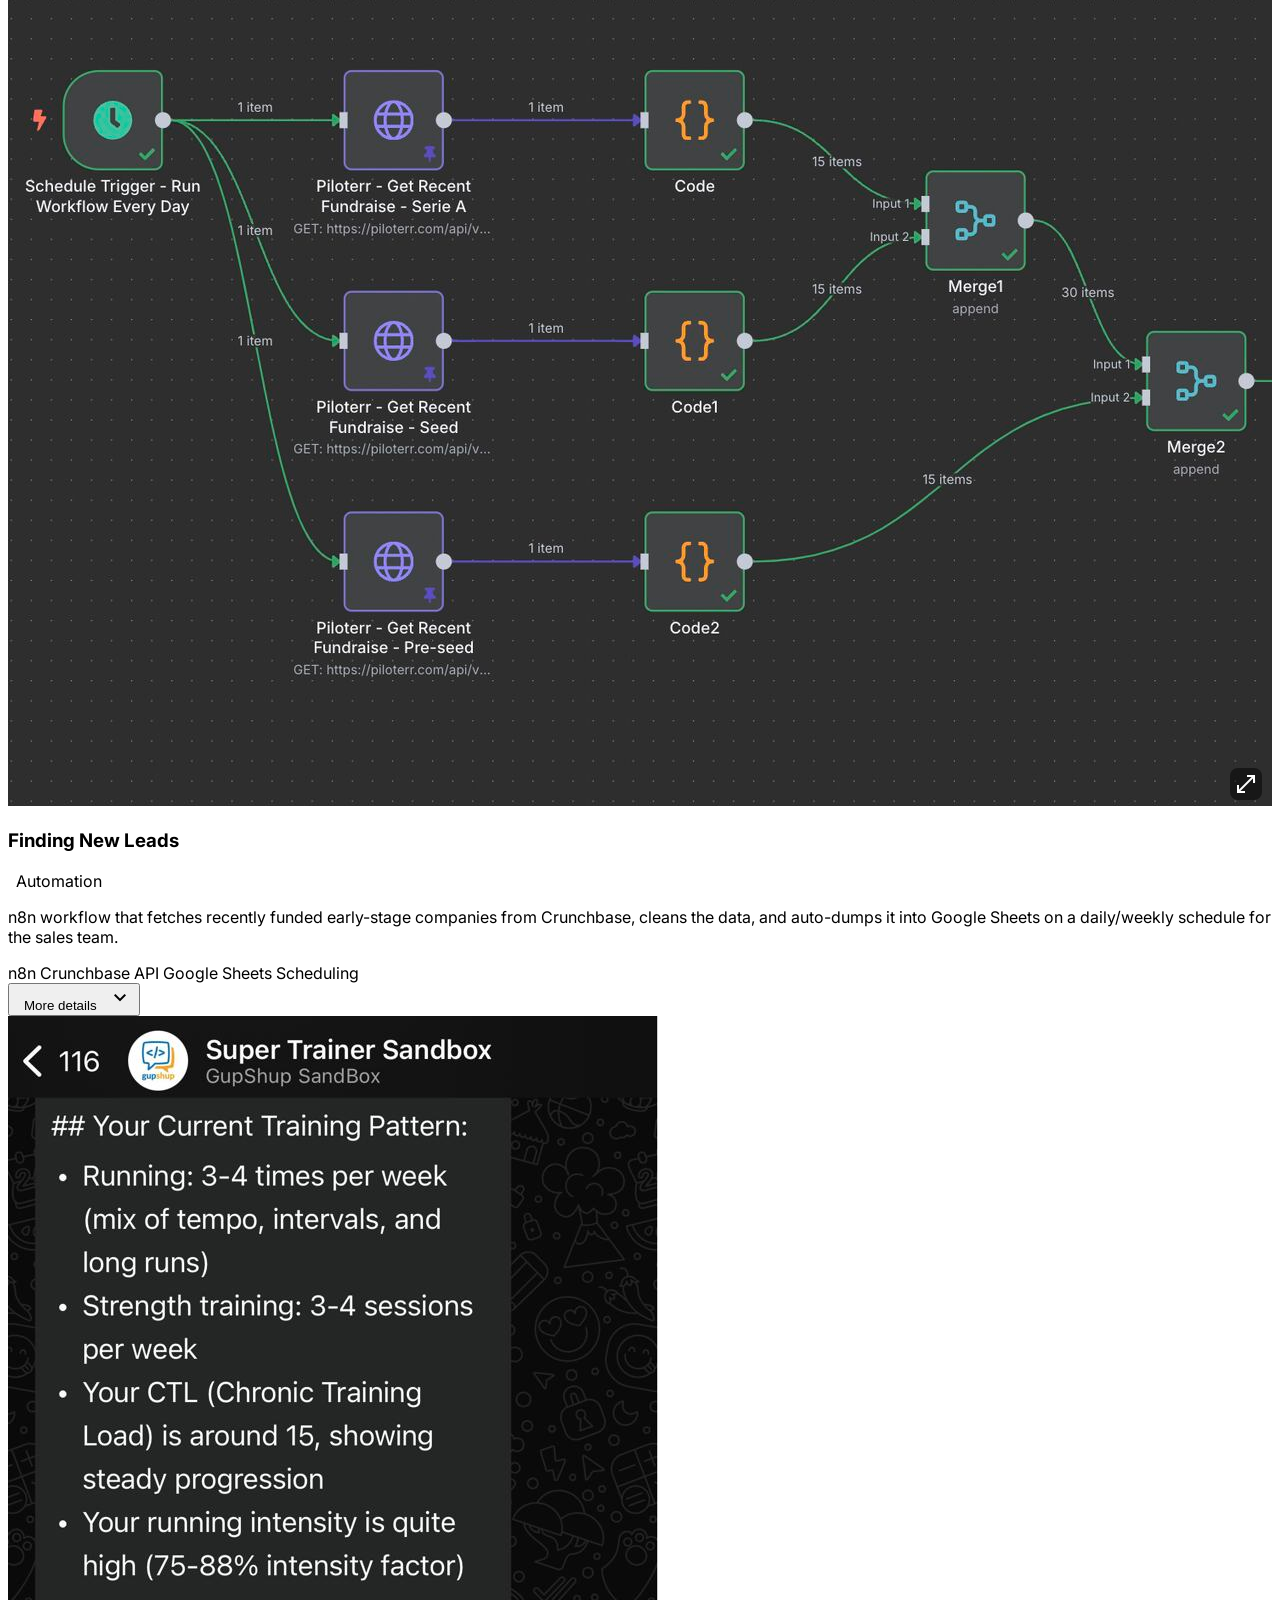
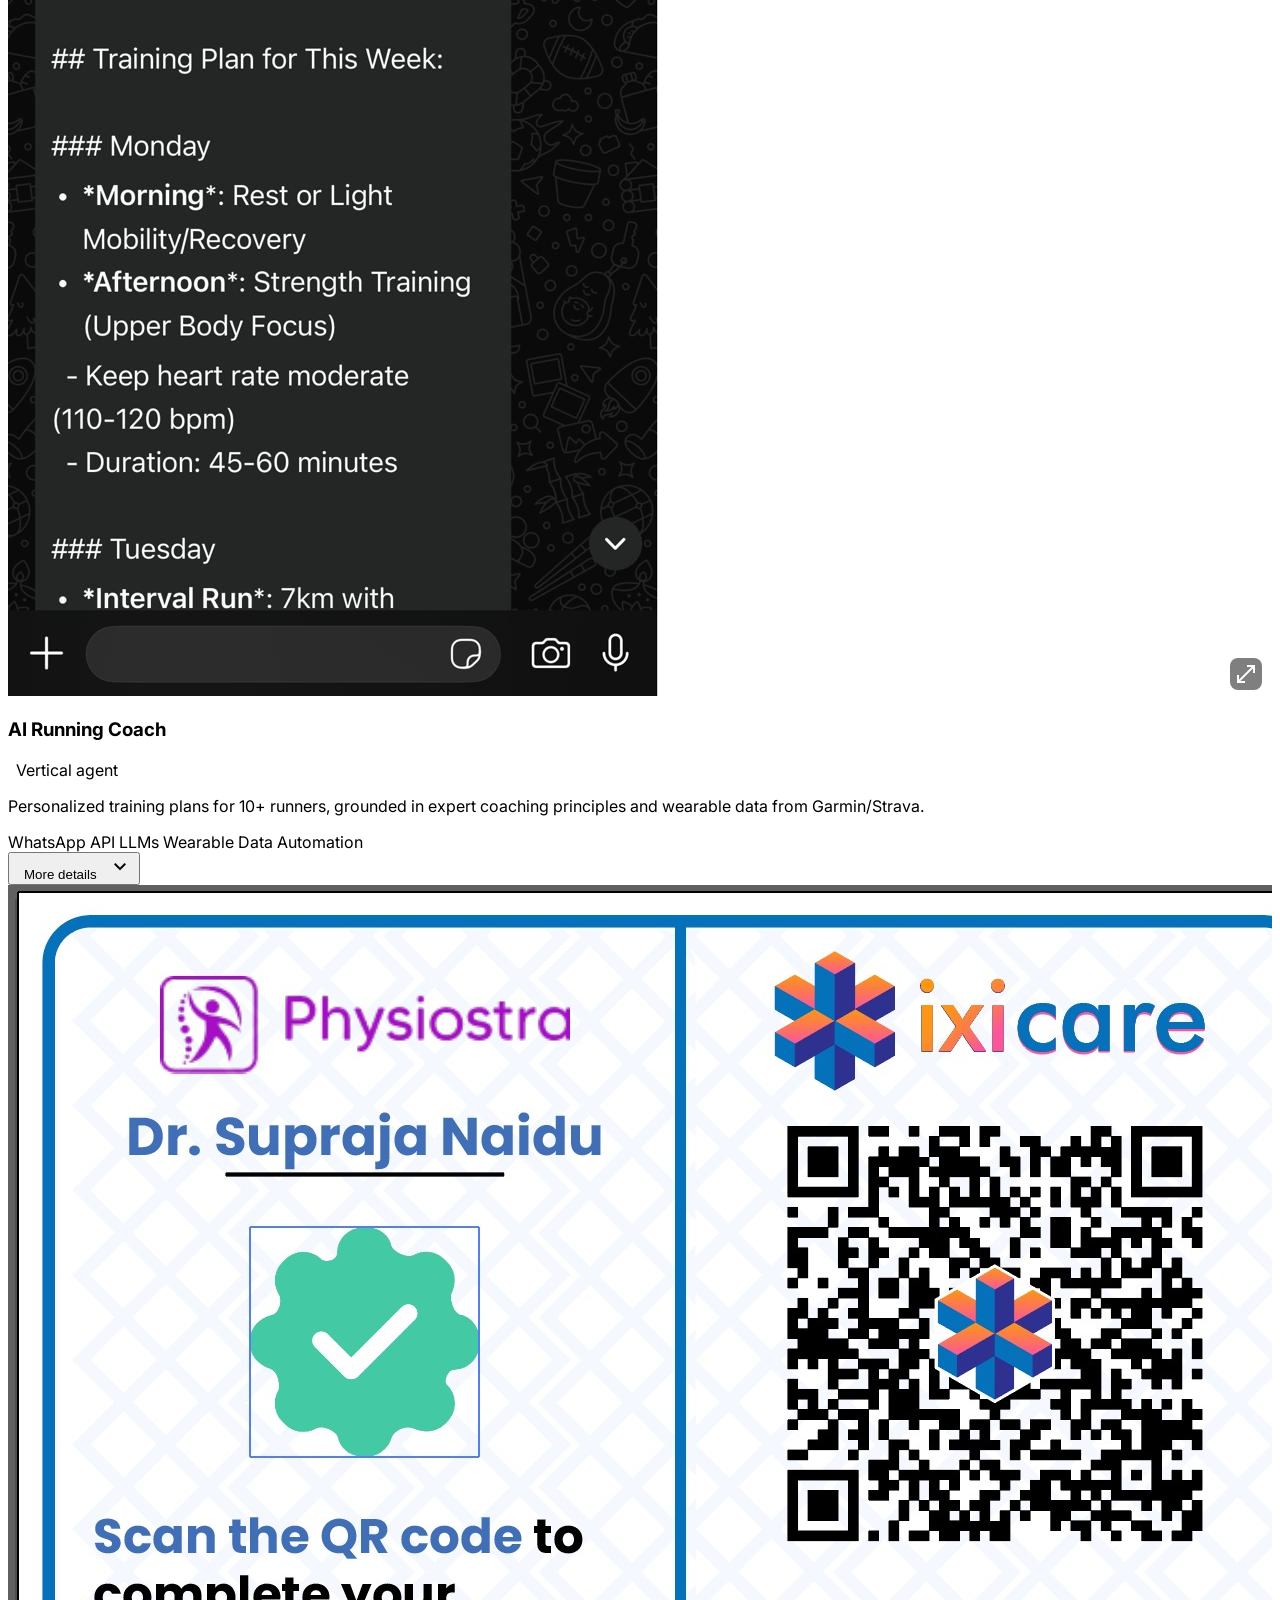
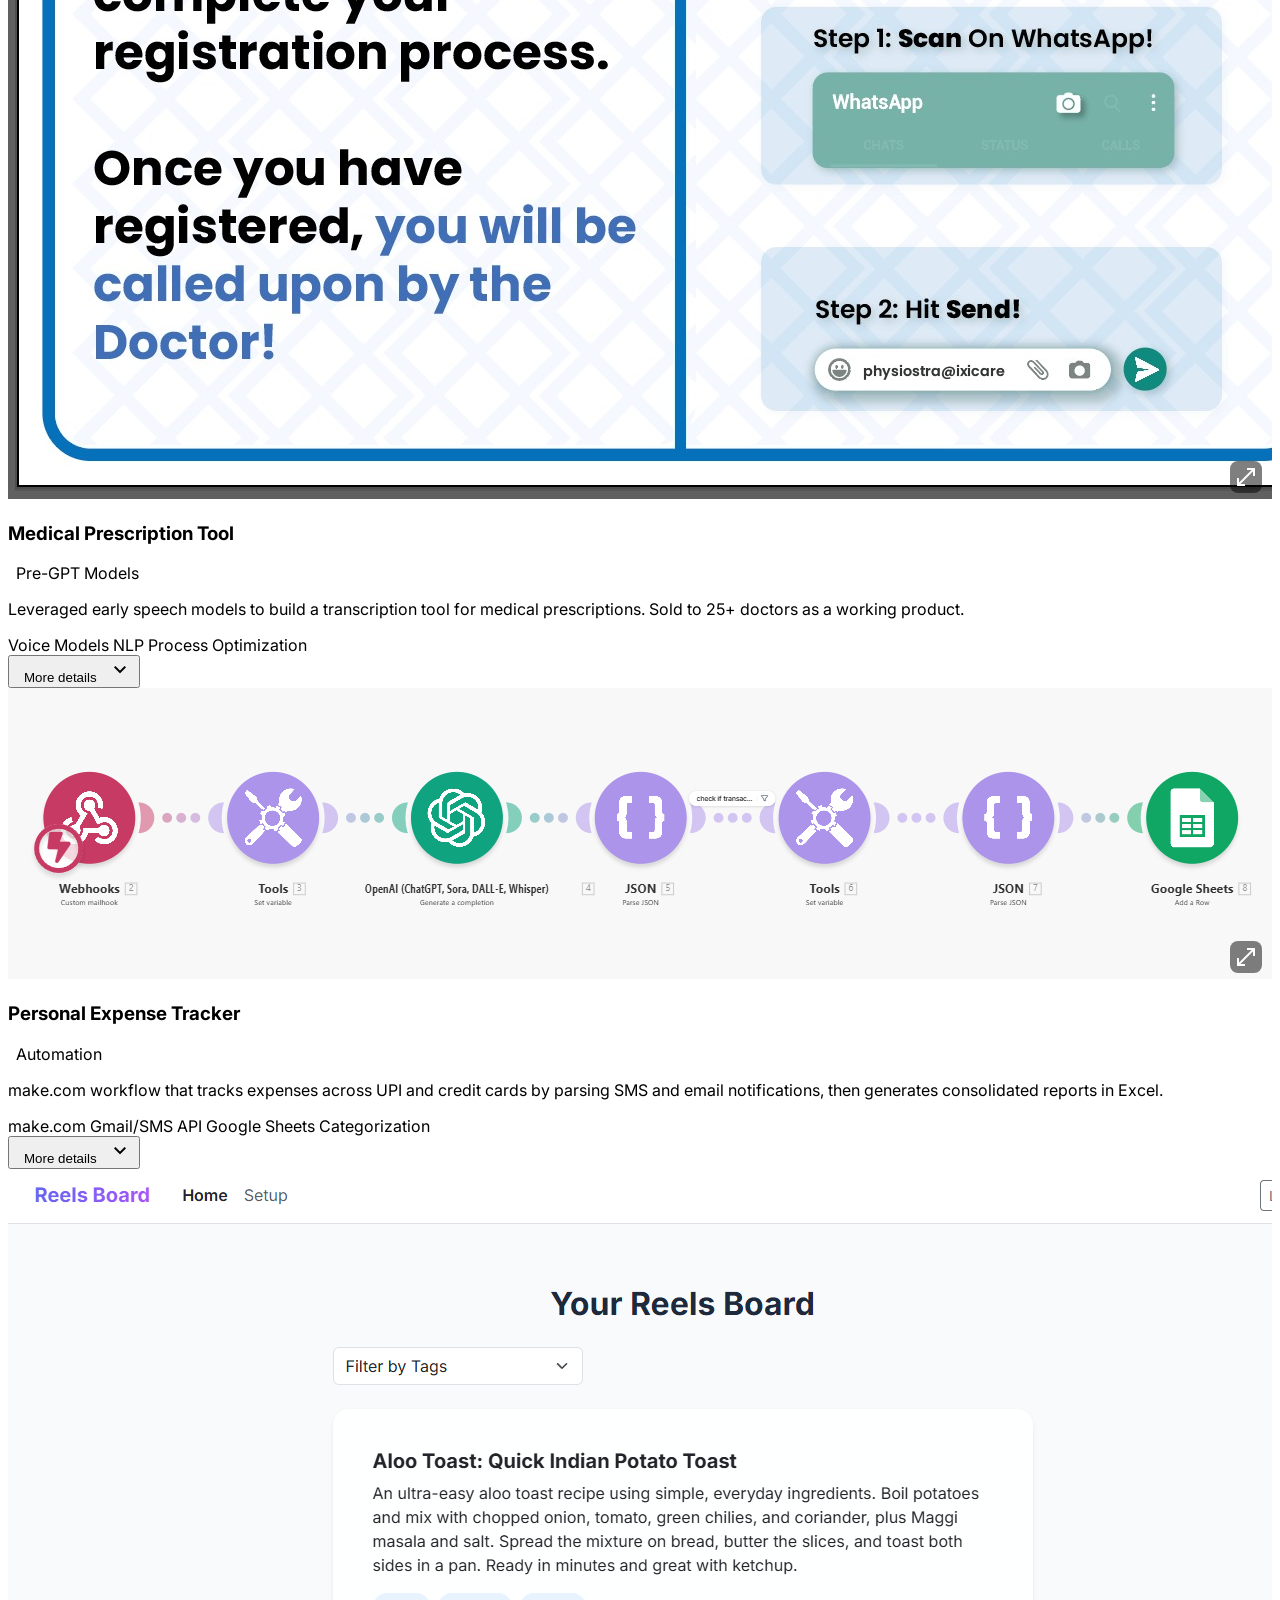
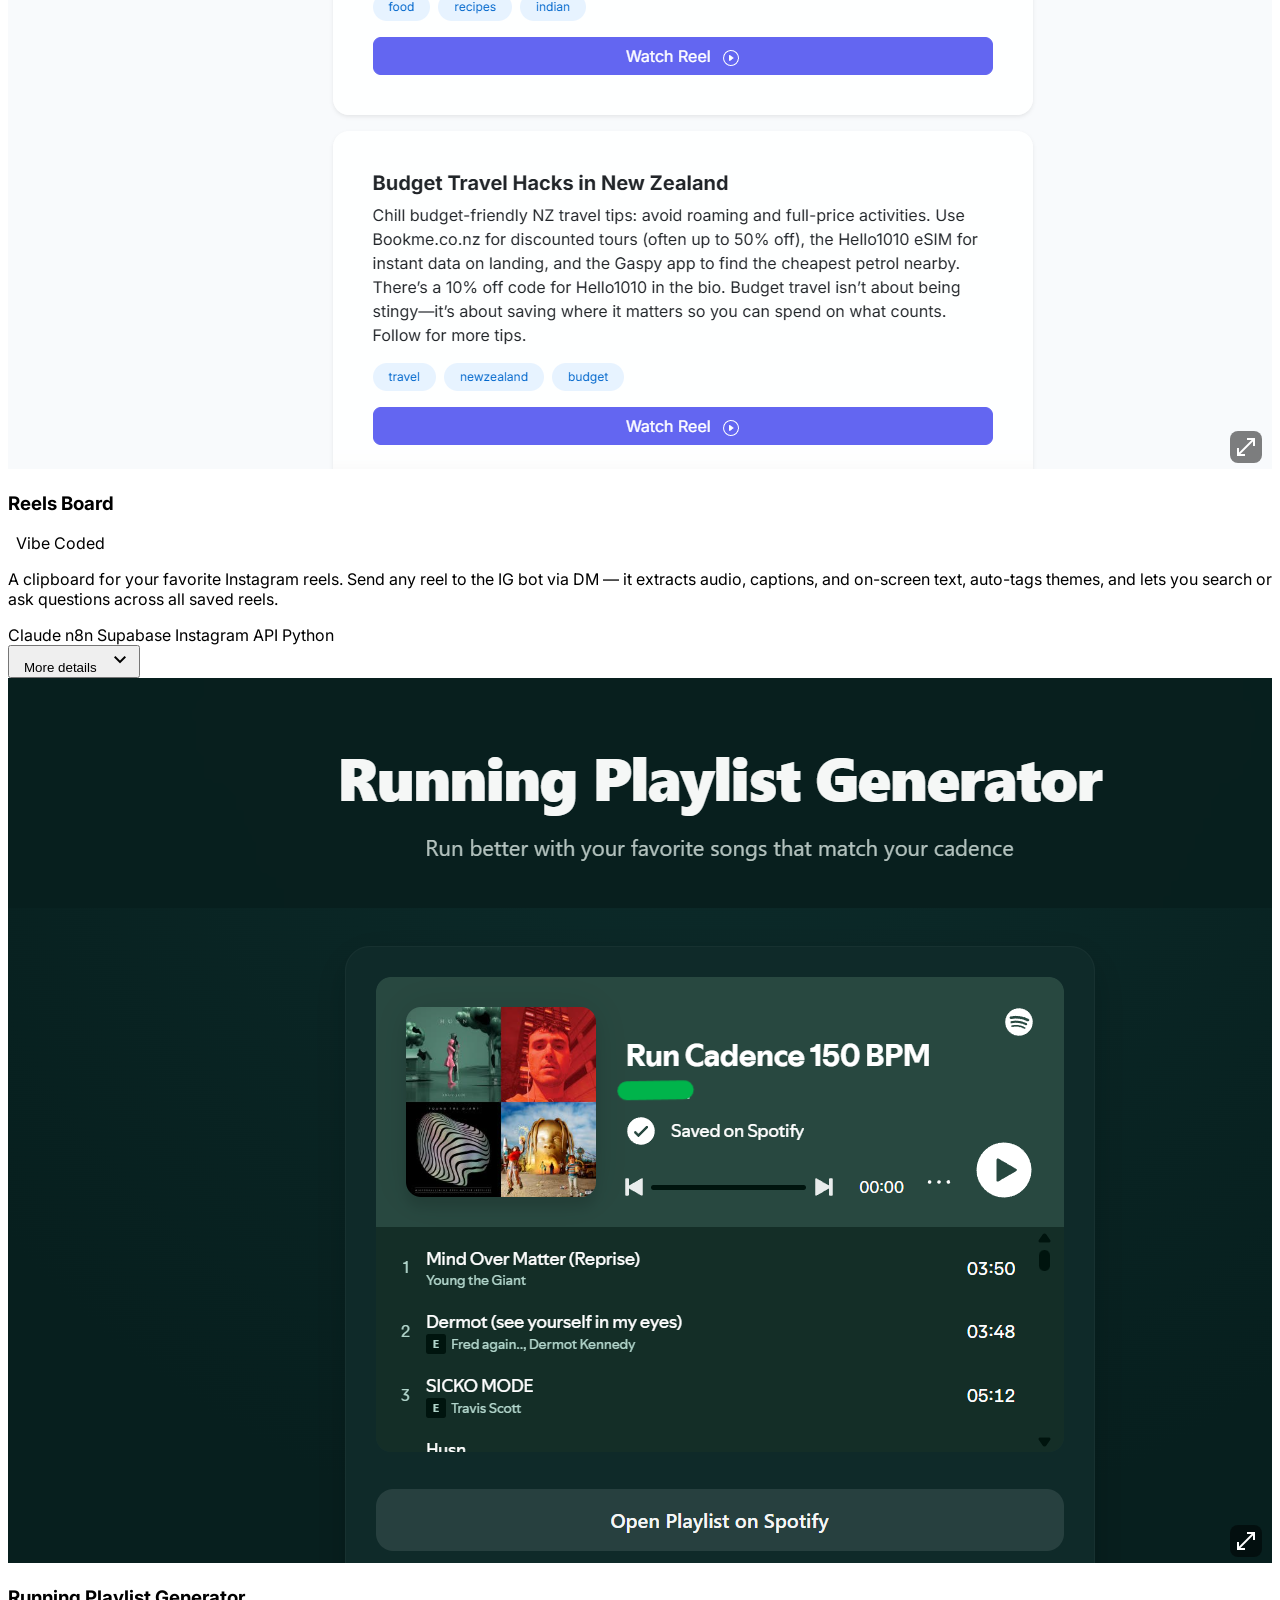
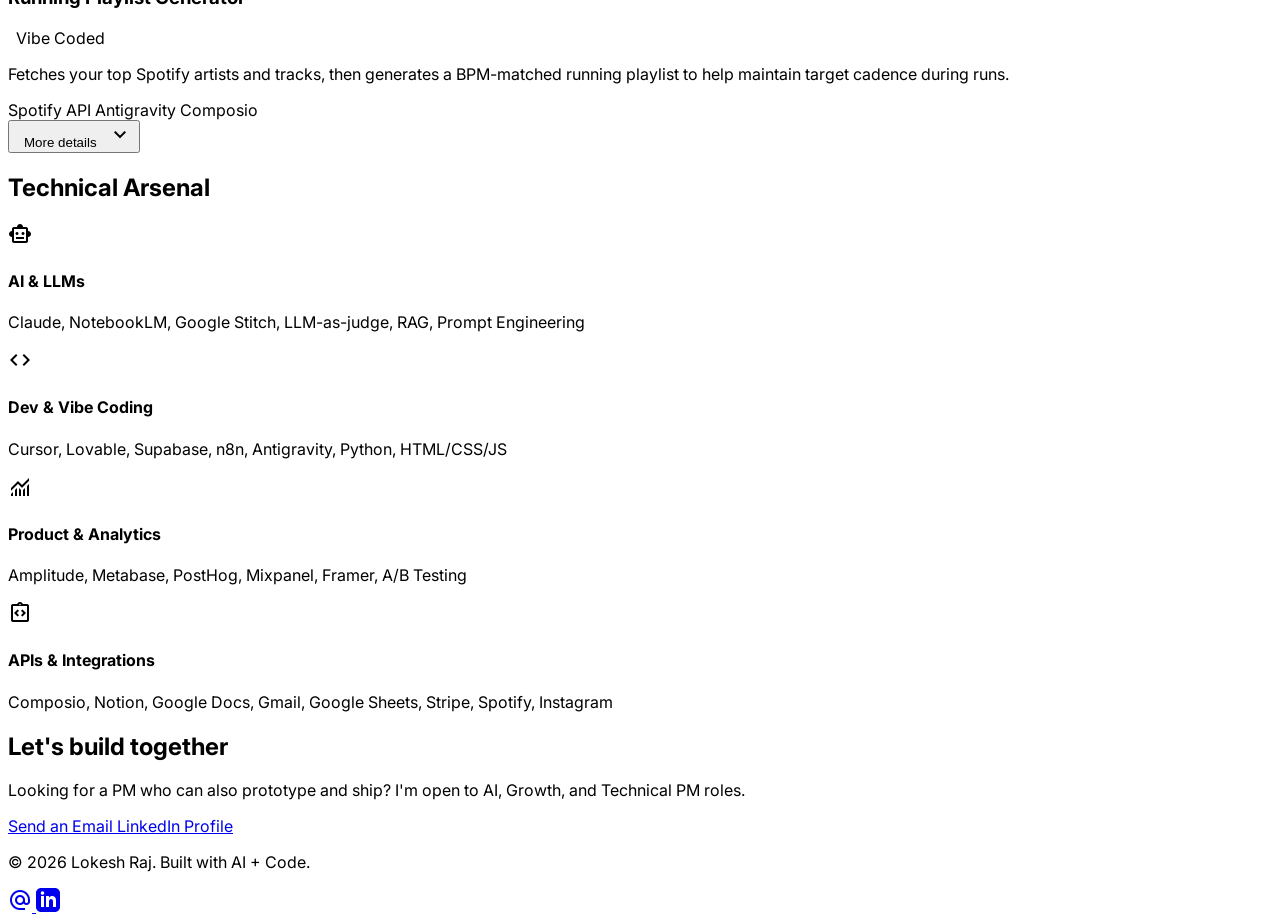
==== commit 639dfd0c: "changes" ====
--- a/index.html
+++ b/index.html
@@ -889,12 +889,12 @@
                                 class="px-2 py-1 bg-amber-50 text-amber-600 text-[10px] font-bold uppercase rounded tracking-wider">Automation</span>
                         </div>
                         <p class="text-slate-600 text-sm mb-4 leading-relaxed">
-                            n8n workflow that tracks expenses across UPI and credit cards by parsing SMS and email
+                            make.com workflow that tracks expenses across UPI and credit cards by parsing SMS and email
                             notifications, then generates consolidated reports in Excel.
                         </p>
                         <div class="flex flex-wrap gap-2 mb-4">
                             <span
-                                class="px-2 py-1 bg-white border border-slate-200 text-[10px] font-medium text-slate-600 rounded">n8n</span>
+                                class="px-2 py-1 bg-white border border-slate-200 text-[10px] font-medium text-slate-600 rounded">make.com</span>
                             <span
                                 class="px-2 py-1 bg-white border border-slate-200 text-[10px] font-medium text-slate-600 rounded">Gmail/SMS
                                 API</span>
@@ -913,7 +913,7 @@
                             <ul class="mt-4 space-y-3 text-xs text-slate-700 leading-relaxed">
                                 <li class="flex gap-2"><span class="text-primary mt-0.5">→</span> <span>Automated
                                         expense tracking by <strong>parsing UPI and credit card transaction SMS +
-                                            emails</strong> using n8n workflows</span></li>
+                                            emails</strong> using make.com workflows</span></li>
                                 <li class="flex gap-2"><span class="text-primary mt-0.5">→</span> <span>Auto-categorizes
                                         and generates <strong>consolidated Excel reports</strong> — eliminates manual
                                         expense logging</span></li>
@@ -988,7 +988,7 @@
                     </div>
                     <div class="p-8 flex flex-col flex-1">
                         <div class="flex justify-between items-start mb-3">
-                            <h3 class="text-xl font-bold text-slate-900">Spotify Running Playlist</h3>
+                            <h3 class="text-xl font-bold text-slate-900">Running Playlist Generator</h3>
                             <span
                                 class="px-2 py-1 bg-green-50 text-green-600 text-[10px] font-bold uppercase rounded tracking-wider">Vibe
                                 Coded</span>
